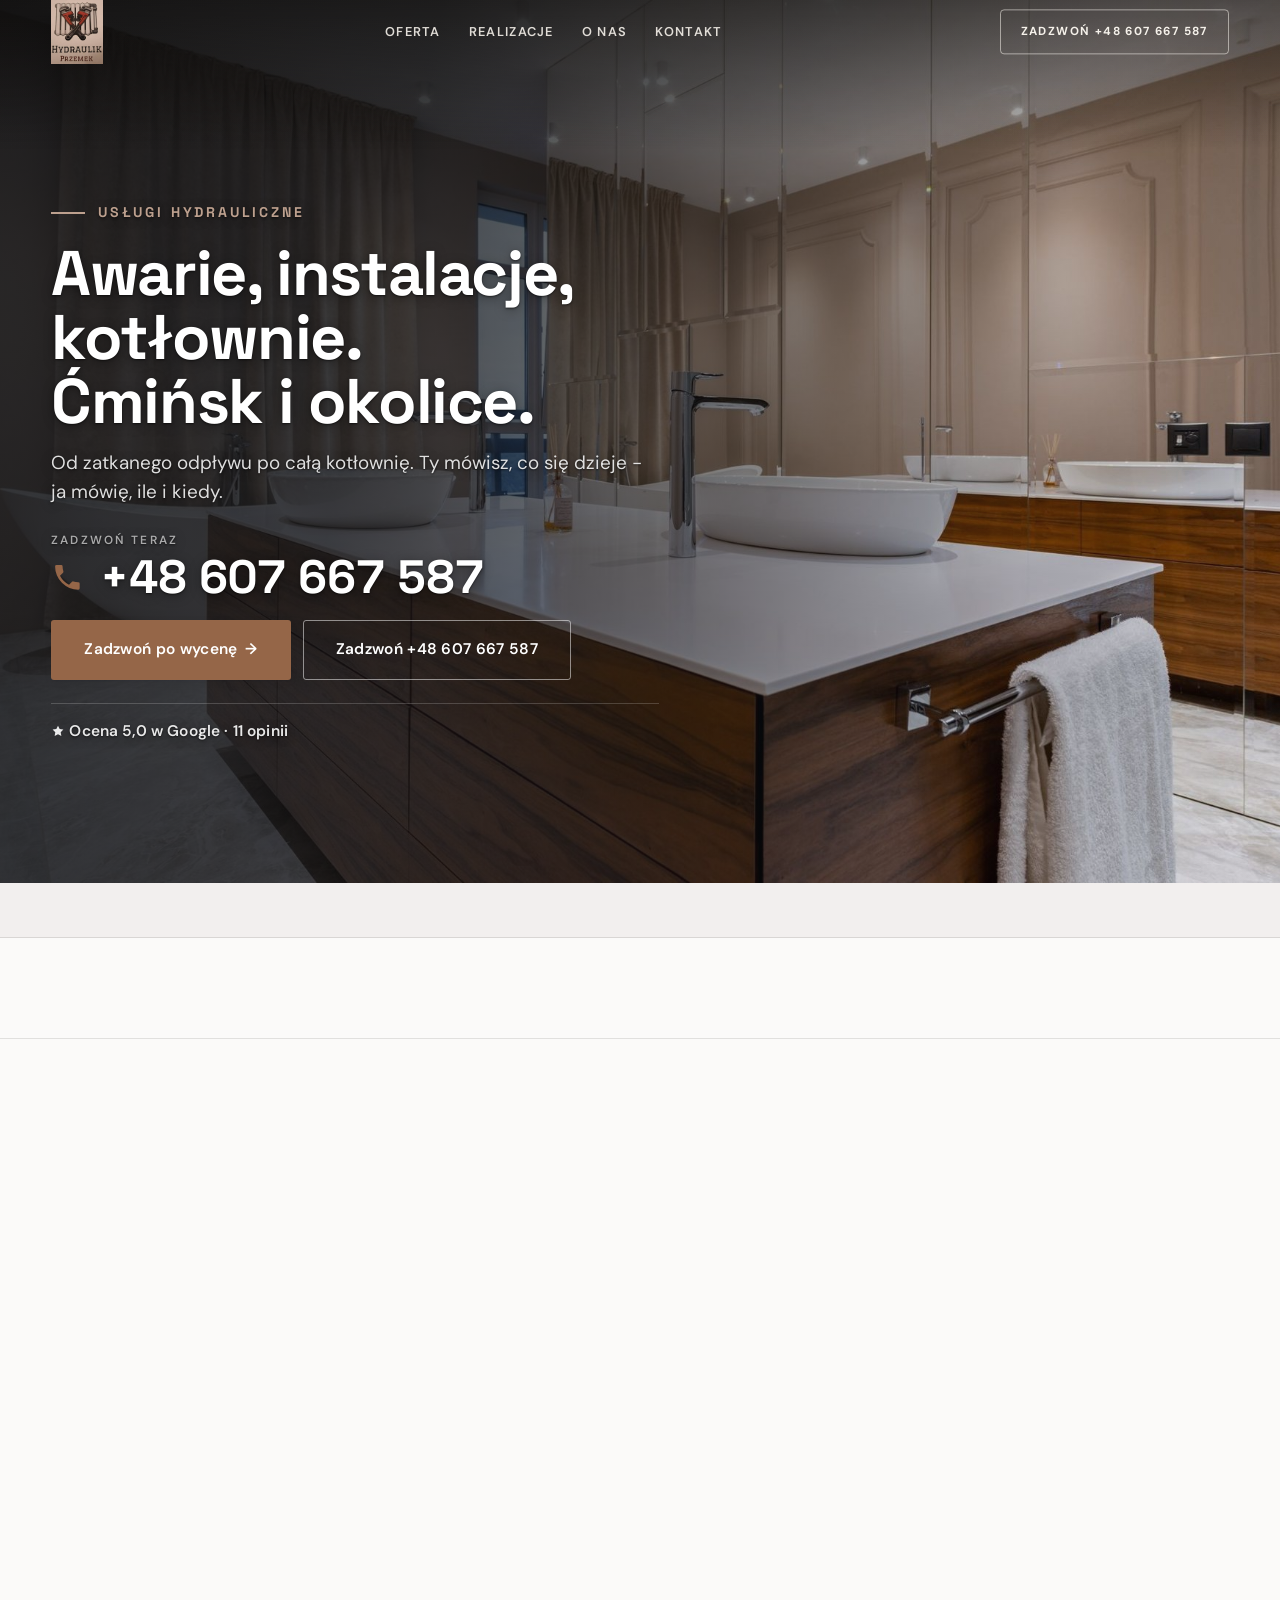
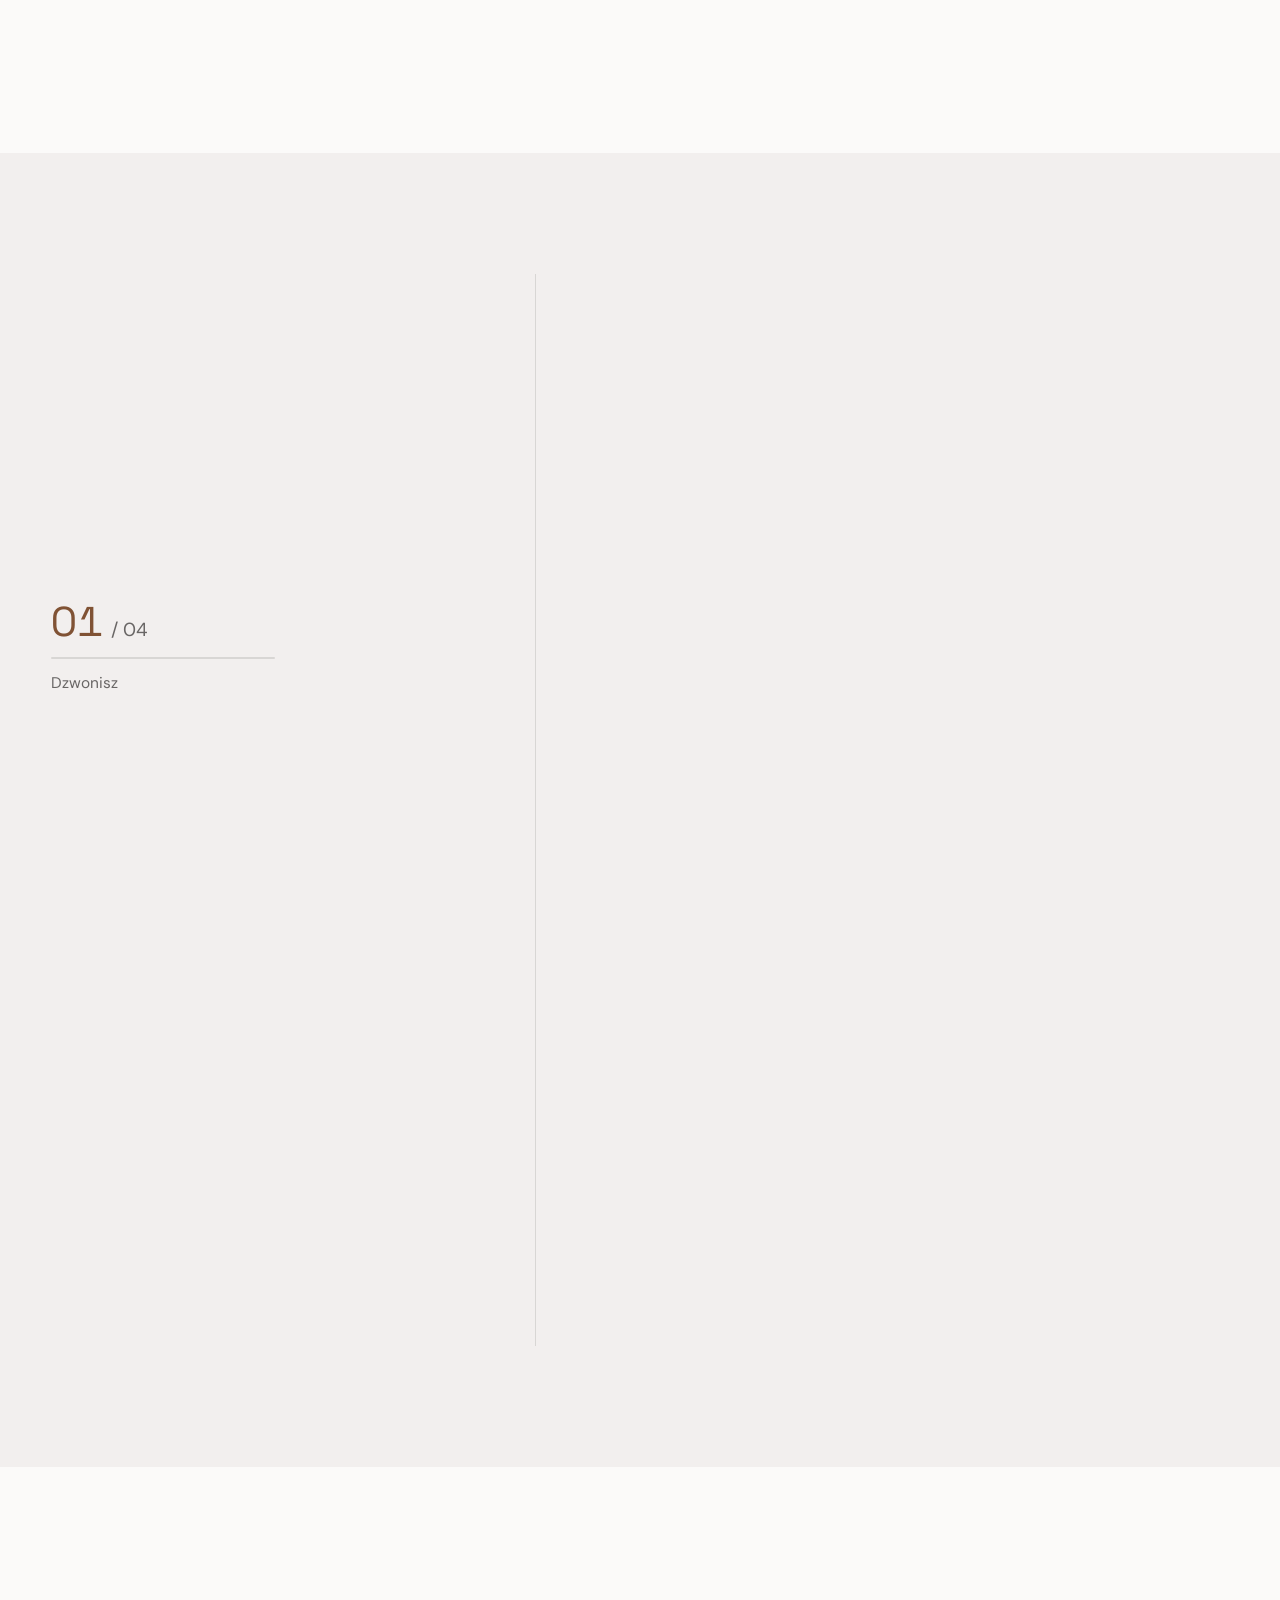
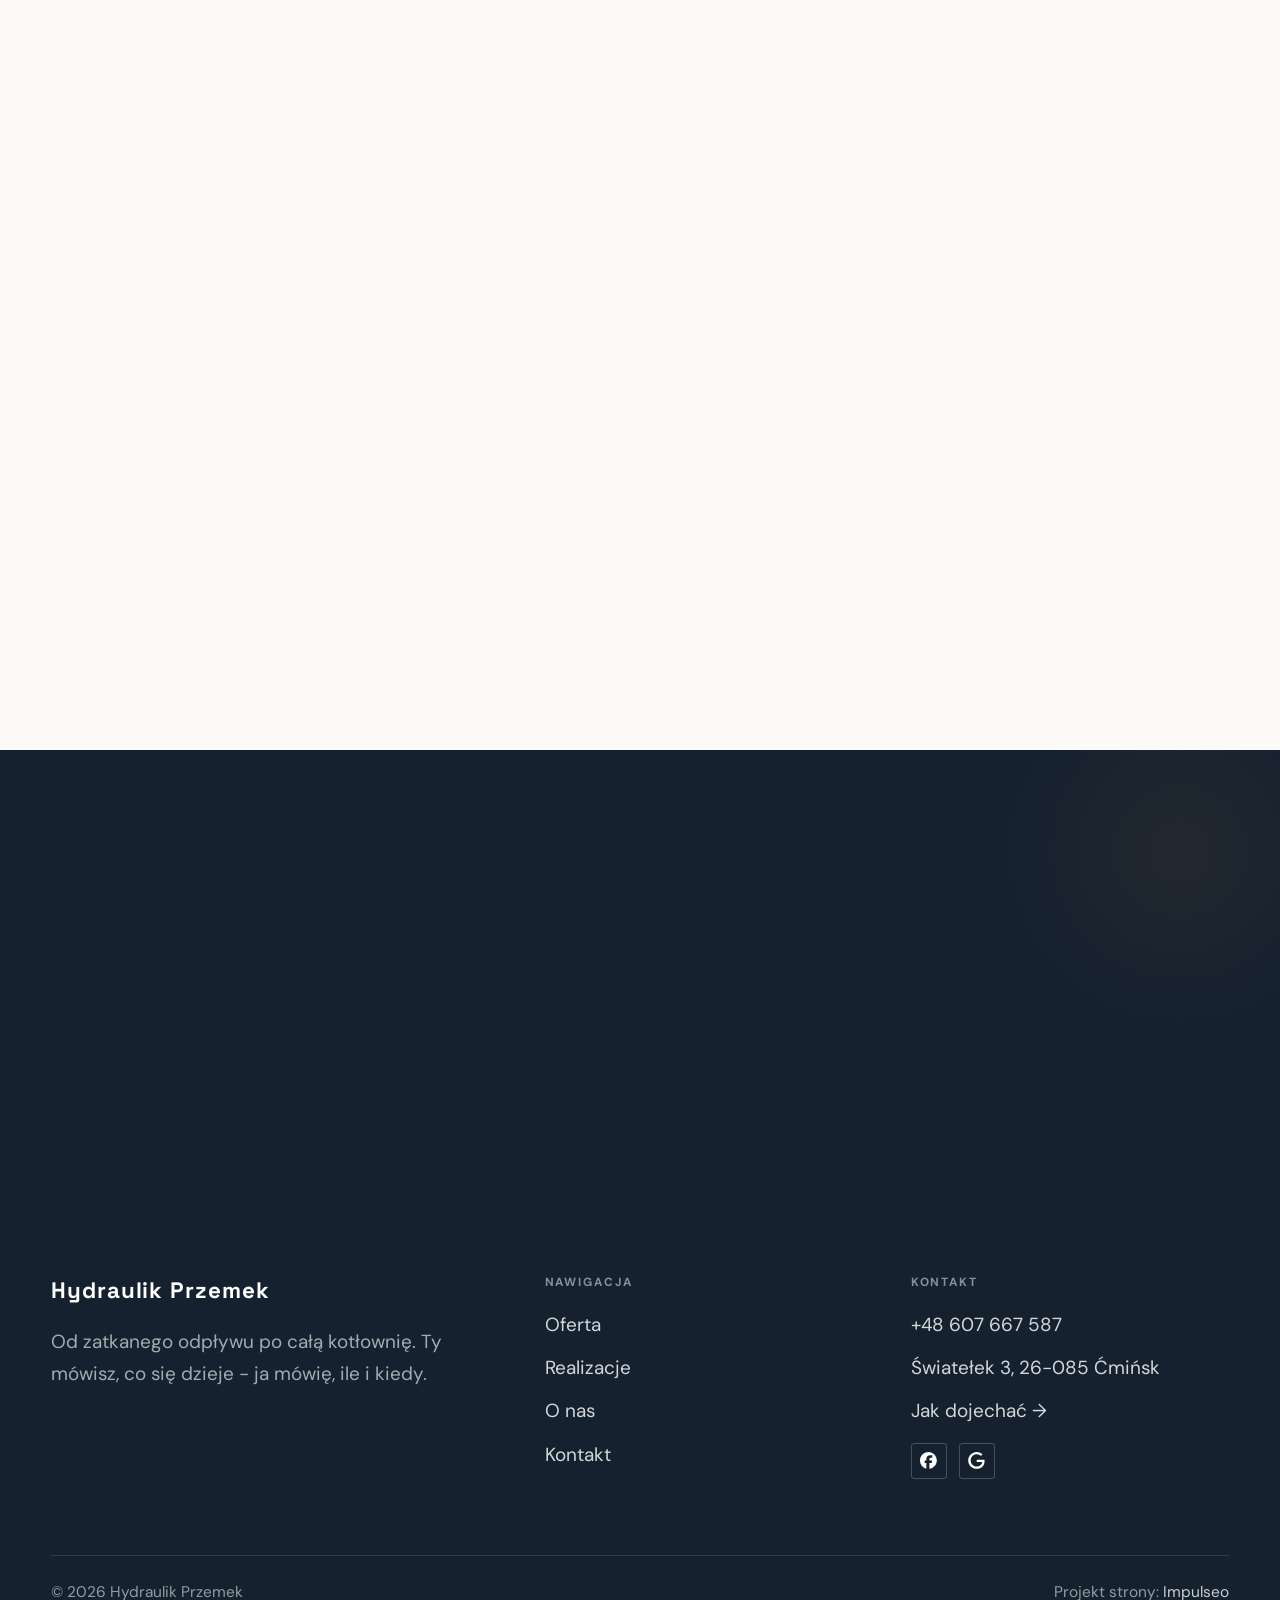
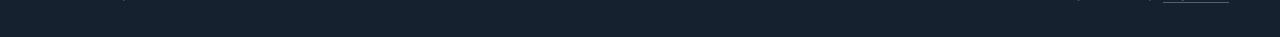
==== index.html @ b1661e34 "Strona demo: hydraulik-przemek" ====
<!DOCTYPE html>
<html lang="pl">
<head>
<meta charset="UTF-8">
<meta name="viewport" content="width=device-width, initial-scale=1.0">
<title>Hydraulik Przemek - hydraulik z dojazdem</title>
<meta name="description" content="Hydraulik w Ćmińsku z dojazdem. Awarie, udrażnianie, instalacje wod-kan, wymiana kotłów. Cenę znasz przed robotą. Zadzwoń: +48 607 667 587.">
<link rel="canonical" href="https://kris20032.github.io/hydraulik-przemek/">
<meta name="robots" content="noindex, nofollow">
<meta property="og:type" content="website">
<meta property="og:locale" content="pl_PL">
<meta property="og:site_name" content="Hydraulik Przemek">
<meta property="og:title" content="Hydraulik Przemek - hydraulik z dojazdem">
<meta property="og:description" content="Hydraulik w Ćmińsku z dojazdem. Awarie, udrażnianie, instalacje wod-kan, wymiana kotłów. Cenę znasz przed robotą. Zadzwoń: +48 607 667 587.">
<meta property="og:url" content="https://kris20032.github.io/hydraulik-przemek/">
<meta property="og:image" content="https://kris20032.github.io/hydraulik-przemek/img/og.jpg">
<meta property="og:image:width" content="1200">
<meta property="og:image:height" content="630">
<meta name="twitter:card" content="summary_large_image">
<script type="application/ld+json">{"@context": "https://schema.org", "@type": "Plumber", "name": "Hydraulik Przemek", "url": "https://kris20032.github.io/hydraulik-przemek/", "telephone": "+48607667587", "image": "https://kris20032.github.io/hydraulik-przemek/img/og.jpg", "areaServed": "Ćmińsk", "sameAs": ["https://www.facebook.com/profile.php?id=61587726142576", "https://maps.google.com/?cid=12525829976915502586&g_mp=CiVnb29nbGUubWFwcy5wbGFjZXMudjEuUGxhY2VzLkdldFBsYWNlEAIYBCAA"]}</script>
<link rel="preconnect" href="https://fonts.googleapis.com">
<link rel="preconnect" href="https://fonts.gstatic.com" crossorigin>
<link href="https://fonts.googleapis.com/css2?family=Space+Grotesk:wght@500;600;700&family=DM+Sans:opsz,wght@9..40,400;9..40,500;9..40,600&display=swap" rel="stylesheet">
<link rel="stylesheet" href="assets/styles.css?v=a7665b10">
</head>
<body>

<header class="nav">
  <div class="wrap nav-inner">
    <a class="brand brand-has-logo" href="index.html"><img class="brand-logo" src="img/logo.png" alt="Hydraulik Przemek" width="565" height="700" decoding="async"></a>
    <nav class="nav-links">
      <a href="oferta.html">Oferta</a>
      <a href="realizacje.html">Realizacje</a>
      <a href="o-nas.html">O nas</a>
      <a href="kontakt.html">Kontakt</a>
      <a href="tel:+48607667587" class="btn btn-accent">Zadzwoń +48 607 667 587</a>
    </nav>
    <button class="nav-toggle" aria-label="Menu"><span></span><span></span><span></span></button>
  </div>
</header>

<main>
<section class="hero-fach">
  <img class="hf-photo" src="img/hero.jpg" fetchpriority="high" data-rotate="img/g12.jpg|img/g11.jpg" alt="Hydraulik Przemek" width="1800" height="1202">
  <div class="hf-panel">
    <div class="hf-inner">
      <span class="hf-kicker">Usługi hydrauliczne</span>
      <h1 class="hf-title">Awarie, instalacje, kotłownie. Ćmińsk i okolice. <em></em></h1>
      <p class="hf-lead">Od zatkanego odpływu po całą kotłownię. Ty mówisz, co się dzieje - ja mówię, ile i kiedy.</p>
      <a class="hf-phone" href="tel:+48607667587"><span class="hf-phone-lab">Zadzwoń teraz</span><span class="hf-phone-num"><svg class="ico-tel" width="16" height="16" viewBox="0 0 24 24" fill="none" aria-hidden="true"><path d="M6.6 10.8a15.5 15.5 0 0 0 6.6 6.6l2.2-2.2a1 1 0 0 1 1-.24 11.4 11.4 0 0 0 3.6.58 1 1 0 0 1 1 1V20a1 1 0 0 1-1 1A17 17 0 0 1 3 4a1 1 0 0 1 1-1h3.5a1 1 0 0 1 1 1c0 1.25.2 2.46.58 3.6a1 1 0 0 1-.25 1l-2.23 2.2Z" fill="currentColor"/></svg> +48 607 667 587</span></a>
      <div class="hf-actions">
        <a href="kontakt.html" class="btn btn-accent">Zadzwoń po wycenę <span class="arr">→</span></a>
        <a href="tel:+48607667587" class="btn btn-ghost hf-ghost">Zadzwoń +48 607 667 587</a>
      </div>
      <div class="hf-trust"><svg class="ico-star" width="14" height="14" viewBox="0 0 24 24" style="vertical-align:-2px" aria-hidden="true"><path d="M12 2.8l2.85 5.8 6.4.93-4.63 4.5 1.1 6.37L12 17.4l-5.72 3 1.1-6.37-4.63-4.5 6.4-.93L12 2.8Z" fill="currentColor"/></svg> Ocena 5,0 w Google · 11 opinii</div>
    </div>
  </div>
</section>
<section class="fach-promise">
  <div class="wrap">
    <ul class="fp-row reveal"><li>Bezpłatna wycena</li><li>Dojazd: Ćmińsk i okolice</li><li>Gwarancja na robociznę</li></ul>
  </div>
</section>
<section class="opinie-mini" aria-label="Opinie klientów">
  <div class="wrap">
    <div class="om-row">
      <div class="om-item reveal"><blockquote>„Zdecydowanie polecam Pana Przemka!”</blockquote><span class="om-autor">Kasia Wiktorowska</span></div>
      <div class="om-item reveal"><blockquote>„Polecam z czystym sumieniem.”</blockquote><span class="om-autor">Dawid Krupa</span></div>
      <div class="om-item reveal"><blockquote>„Polecam tego hydraulika z pełnym przekonaniem.”</blockquote><span class="om-autor">Dorota Kłosowska</span></div>
    </div>
  </div>
</section>
<section class="gateways-band">
  <div class="wrap">
    <div class="gateways">
      <a href="oferta.html" class="gateway reveal"><img src="img/g2.jpg" alt="Awarie i przecieki" loading="lazy" width="1880" height="1255" decoding="async"><span class="g-ttl">Awarie i przecieki</span></a>
      <a href="oferta.html" class="gateway reveal"><img src="img/g3.jpg" alt="Udrażnianie rur i kanalizacji" loading="lazy" width="1200" height="801" decoding="async"><span class="g-ttl">Udrażnianie rur i kanalizacji</span></a>
      <a href="oferta.html" class="gateway reveal"><img src="img/g4.jpg" alt="Wymiana i montaż kotłów" loading="lazy" width="1880" height="1255" decoding="async"><span class="g-ttl">Wymiana i montaż kotłów</span></a>
    </div>
  </div>
</section>
<section class="proces proces-os fachowcy">
  <div class="wrap proc-grid">
    <div class="proc-side">
      <div class="head reveal">
        <span class="eyebrow">Jak pracujemy</span>
        <h2>Wiesz, na czym stoisz - na każdym etapie</h2>
        <p>Od pierwszego telefonu do odbioru roboty - krok po kroku.</p>
      </div>
      <div class="proc-count" aria-hidden="true"><span class="pc-cur">01</span><span class="pc-all">/ 04</span></div>
      <div class="proc-bar" aria-hidden="true"><i></i></div>
      <p class="proc-now" aria-hidden="true">Dzwonisz</p>
    </div>
    <ol class="proces-line">
      <li class="reveal"><span class="pno">01</span><h3>Dzwonisz</h3><p>Telefon albo zdjęcie awarii. Po minucie rozmowy wiesz, czy przyjadę i kiedy.</p></li>
      <li class="reveal"><span class="pno">02</span><h3>Znasz cenę</h3><p>Zanim wyjmę narzędzia, wiesz, ile zapłacisz. Jak w trakcie wyjdzie coś nowego, najpierw rozmawiamy - potem robię.</p></li>
      <li class="reveal"><span class="pno">03</span><h3>Robota</h3><p>Stare części pokazuję, nie wyrzucam po cichu - widzisz, co było zużyte i co wymieniłem.</p></li>
      <li class="reveal"><span class="pno">04</span><h3>Odbiór i gwarancja</h3><p>Na wykonaną robotę dostajesz gwarancję i jasny rachunek - jak coś nie gra, wracam i poprawiam.</p></li>
    </ol>
  </div>
</section>
<section>
  <div class="wrap">
    <div class="head reveal">
      <span class="eyebrow">Realizacje</span>
      <h2>Z ostatnich robót</h2>
      <p>Łazienki, kotłownie, podejścia pod armaturę. Tak wygląda porządnie skończona praca.</p>
    </div>
    <div class="gallery">
      <div class="tile t-two3 reveal"><img src="img/g1.jpg" alt="Montaż elektrycznego podgrzewacza wody" loading="lazy" width="1676" height="880" decoding="async"></div>
      <div class="tile t-third reveal"><img src="img/g5.jpg" alt="Hydraulik Przemek" loading="lazy" width="1880" height="1254" decoding="async"></div>
      <div class="tile t-third reveal"><img src="img/g6.jpg" alt="Hydraulik Przemek" loading="lazy" width="1623" height="1300" decoding="async"></div>
      <div class="tile t-third reveal"><img src="img/g7.jpg" alt="Hydraulik Przemek" loading="lazy" width="1880" height="1253" decoding="async"></div>
      <div class="tile t-third reveal"><img src="img/g8.jpg" alt="Hydraulik Przemek" loading="lazy" width="1600" height="1068" decoding="async"></div>
    </div>
    <div style="margin-top:var(--space-7)" class="reveal"><a href="realizacje.html" class="btn btn-accent">Pełna galeria <span class="arr">→</span></a></div>
  </div>
</section>
<section class="fach-uslugi">
  <div class="wrap">
    <div class="head reveal">
      <span class="eyebrow">Oferta</span>
      <h2>Zakres robót</h2>
      <p>Zakres prac, jaki robię najczęściej - pełny opis i wycenę znajdziesz niżej.</p>
    </div>
    <ul class="fu-list">
      <li class="fu-row reveal"><div class="fu-name">Awarie i przecieki</div><div class="fu-desc">Woda leje się tam, gdzie nie powinna? Zakręć główny zawór i dzwoń.</div><a class="fu-cta" href="kontakt.html">Wycena <span class="arr">→</span></a></li>
      <li class="fu-row reveal"><div class="fu-name">Udrażnianie rur i kanalizacji</div><div class="fu-desc">Woda schodzi coraz wolniej albo cofa się w odpływie? Samo się nie odetka, a im dłużej czekasz, tym bliżej zalania.</div><a class="fu-cta" href="kontakt.html">Wycena <span class="arr">→</span></a></li>
      <li class="fu-row reveal"><div class="fu-name">Wymiana i montaż kotłów</div><div class="fu-desc">Stary kocioł bierze coraz więcej gazu albo wysiada w największy mróz? Wymieniam kotły na kondensacyjne i podłączam je tak, żeby odbiór przeszedł bez poprawek.</div><a class="fu-cta" href="kontakt.html">Wycena <span class="arr">→</span></a></li>
      <li class="fu-row reveal"><div class="fu-name">Instalacje wod-kan</div><div class="fu-desc">Budujesz dom albo robisz generalny remont? Rozprowadzam wodę i kanalizację od podstaw: podejścia, piony i próba szczelności pod ciśnieniem, zanim cokolwiek zniknie pod płytkami.</div><a class="fu-cta" href="kontakt.html">Wycena <span class="arr">→</span></a></li>
      <li class="fu-row reveal"><div class="fu-name">Montaż łazienek</div><div class="fu-desc">Remont łazienki stanął na ostatniej prostej? Robię biały montaż od baterii po pralkę i sprawdzam każde połączenie, zanim zamknę za sobą drzwi.</div><a class="fu-cta" href="kontakt.html">Wycena <span class="arr">→</span></a></li>
      <li class="fu-row reveal"><div class="fu-name">Centralne ogrzewanie i grzejniki</div><div class="fu-desc">Rozprowadzam centralne ogrzewanie w nowych domach i wymieniam stare piony w remontowanych.</div><a class="fu-cta" href="kontakt.html">Wycena <span class="arr">→</span></a></li>
    </ul>
    <div style="margin-top:var(--space-7)" class="reveal"><a href="oferta.html" class="btn btn-ghost">Pełna oferta <span class="arr">→</span></a></div>
  </div>
</section>
<section class="stopklatka" aria-hidden="true">
  <div class="stk-bg" style="background-image:url(img/about.jpg)"></div>
</section>
<section class="opinie">
  <div class="wrap">
    <div class="head center reveal">
      <span class="eyebrow">Opinie</span>
      <h2>Co mówią klienci</h2>
    </div>
    <p class="op-meta reveal"><span class="g-badge"><svg class="gb-ico" viewBox="0 0 24 24" width="18" height="18" aria-hidden="true"><path fill="#4285F4" d="M22.56 12.25c0-.78-.07-1.53-.2-2.25H12v4.26h5.92c-.26 1.37-1.04 2.53-2.21 3.31v2.77h3.57c2.08-1.92 3.28-4.74 3.28-8.09z"/><path fill="#34A853" d="M12 23c2.97 0 5.46-.98 7.28-2.66l-3.57-2.77c-.98.66-2.23 1.06-3.71 1.06-2.86 0-5.29-1.93-6.16-4.53H2.18v2.84C3.99 20.53 7.7 23 12 23z"/><path fill="#FBBC05" d="M5.84 14.09c-.22-.66-.35-1.36-.35-2.09s.13-1.43.35-2.09V7.07H2.18C1.43 8.55 1 10.22 1 12s.43 3.45 1.18 4.93l2.85-2.22.81-.62z"/><path fill="#EA4335" d="M12 5.38c1.62 0 3.06.56 4.21 1.64l3.15-3.15C17.45 2.09 14.97 1 12 1 7.7 1 3.99 3.47 2.18 7.07l3.66 2.84c.87-2.6 3.3-4.53 6.16-4.53z"/></svg><b class="gb-ocena">5,0</b><svg class="gb-stars" viewBox="0 0 90 18" width="74" height="14.8" aria-hidden="true"><g fill="currentColor" opacity=".26"><path transform="translate(0,0)" d="M9 1.6l2.2 4.46 4.92.72-3.56 3.47.84 4.9L9 12.74l-4.4 2.31.84-4.9L1.88 6.68l4.92-.72L9 1.6Z"/><path transform="translate(18,0)" d="M9 1.6l2.2 4.46 4.92.72-3.56 3.47.84 4.9L9 12.74l-4.4 2.31.84-4.9L1.88 6.68l4.92-.72L9 1.6Z"/><path transform="translate(36,0)" d="M9 1.6l2.2 4.46 4.92.72-3.56 3.47.84 4.9L9 12.74l-4.4 2.31.84-4.9L1.88 6.68l4.92-.72L9 1.6Z"/><path transform="translate(54,0)" d="M9 1.6l2.2 4.46 4.92.72-3.56 3.47.84 4.9L9 12.74l-4.4 2.31.84-4.9L1.88 6.68l4.92-.72L9 1.6Z"/><path transform="translate(72,0)" d="M9 1.6l2.2 4.46 4.92.72-3.56 3.47.84 4.9L9 12.74l-4.4 2.31.84-4.9L1.88 6.68l4.92-.72L9 1.6Z"/></g><clipPath id="gs1000"><rect x="0" y="0" width="90.0" height="18"/></clipPath><g fill="#FBBC04" clip-path="url(#gs1000)"><path transform="translate(0,0)" d="M9 1.6l2.2 4.46 4.92.72-3.56 3.47.84 4.9L9 12.74l-4.4 2.31.84-4.9L1.88 6.68l4.92-.72L9 1.6Z"/><path transform="translate(18,0)" d="M9 1.6l2.2 4.46 4.92.72-3.56 3.47.84 4.9L9 12.74l-4.4 2.31.84-4.9L1.88 6.68l4.92-.72L9 1.6Z"/><path transform="translate(36,0)" d="M9 1.6l2.2 4.46 4.92.72-3.56 3.47.84 4.9L9 12.74l-4.4 2.31.84-4.9L1.88 6.68l4.92-.72L9 1.6Z"/><path transform="translate(54,0)" d="M9 1.6l2.2 4.46 4.92.72-3.56 3.47.84 4.9L9 12.74l-4.4 2.31.84-4.9L1.88 6.68l4.92-.72L9 1.6Z"/><path transform="translate(72,0)" d="M9 1.6l2.2 4.46 4.92.72-3.56 3.47.84 4.9L9 12.74l-4.4 2.31.84-4.9L1.88 6.68l4.92-.72L9 1.6Z"/></g></svg><span class="gb-txt">11 opinii w Google</span></span></p>
    <p class="op-meta reveal"><a class="op-google" href="https://maps.google.com/?cid=12525829976915502586&amp;g_mp=CiVnb29nbGUubWFwcy5wbGFjZXMudjEuUGxhY2VzLkdldFBsYWNlEAIYBCAA" target="_blank" rel="noopener"><svg class="op-g-ico" viewBox="0 0 24 24" width="17" height="17" aria-hidden="true"><path fill="#4285F4" d="M22.56 12.25c0-.78-.07-1.53-.2-2.25H12v4.26h5.92c-.26 1.37-1.04 2.53-2.21 3.31v2.77h3.57c2.08-1.92 3.28-4.74 3.28-8.09z"/><path fill="#34A853" d="M12 23c2.97 0 5.46-.98 7.28-2.66l-3.57-2.77c-.98.66-2.23 1.06-3.71 1.06-2.86 0-5.29-1.93-6.16-4.53H2.18v2.84C3.99 20.53 7.7 23 12 23z"/><path fill="#FBBC05" d="M5.84 14.09c-.22-.66-.35-1.36-.35-2.09s.13-1.43.35-2.09V7.07H2.18C1.43 8.55 1 10.22 1 12s.43 3.45 1.18 4.93l2.85-2.22.81-.62z"/><path fill="#EA4335" d="M12 5.38c1.62 0 3.06.56 4.21 1.64l3.15-3.15C17.45 2.09 14.97 1 12 1 7.7 1 3.99 3.47 2.18 7.07l3.66 2.84c.87-2.6 3.3-4.53 6.16-4.53z"/></svg><span>Zobacz opinie w Google</span><span class="arr">→</span></a></p>
    <div class="opinie-grid">
      <figure class="op-card reveal"><span class="op-star"><svg class="ico-star" width="14" height="14" viewBox="0 0 24 24" style="vertical-align:-2px" aria-hidden="true"><path d="M12 2.8l2.85 5.8 6.4.93-4.63 4.5 1.1 6.37L12 17.4l-5.72 3 1.1-6.37-4.63-4.5 6.4-.93L12 2.8Z" fill="currentColor"/></svg><svg class="ico-star" width="14" height="14" viewBox="0 0 24 24" style="vertical-align:-2px" aria-hidden="true"><path d="M12 2.8l2.85 5.8 6.4.93-4.63 4.5 1.1 6.37L12 17.4l-5.72 3 1.1-6.37-4.63-4.5 6.4-.93L12 2.8Z" fill="currentColor"/></svg><svg class="ico-star" width="14" height="14" viewBox="0 0 24 24" style="vertical-align:-2px" aria-hidden="true"><path d="M12 2.8l2.85 5.8 6.4.93-4.63 4.5 1.1 6.37L12 17.4l-5.72 3 1.1-6.37-4.63-4.5 6.4-.93L12 2.8Z" fill="currentColor"/></svg><svg class="ico-star" width="14" height="14" viewBox="0 0 24 24" style="vertical-align:-2px" aria-hidden="true"><path d="M12 2.8l2.85 5.8 6.4.93-4.63 4.5 1.1 6.37L12 17.4l-5.72 3 1.1-6.37-4.63-4.5 6.4-.93L12 2.8Z" fill="currentColor"/></svg><svg class="ico-star" width="14" height="14" viewBox="0 0 24 24" style="vertical-align:-2px" aria-hidden="true"><path d="M12 2.8l2.85 5.8 6.4.93-4.63 4.5 1.1 6.37L12 17.4l-5.72 3 1.1-6.37-4.63-4.5 6.4-.93L12 2.8Z" fill="currentColor"/></svg></span><blockquote>Zdecydowanie polecam Pana Przemka! Wszystko zostało zrobione szybko, sprawnie i bardzo profesjonalnie. Fachowiec był punktualny, uprzejmy i od razu zaproponował najlepsze rozwiązanie.</blockquote><span class="op-autor">Kasia Wiktorowska</span></figure>
      <figure class="op-card reveal"><span class="op-star"><svg class="ico-star" width="14" height="14" viewBox="0 0 24 24" style="vertical-align:-2px" aria-hidden="true"><path d="M12 2.8l2.85 5.8 6.4.93-4.63 4.5 1.1 6.37L12 17.4l-5.72 3 1.1-6.37-4.63-4.5 6.4-.93L12 2.8Z" fill="currentColor"/></svg><svg class="ico-star" width="14" height="14" viewBox="0 0 24 24" style="vertical-align:-2px" aria-hidden="true"><path d="M12 2.8l2.85 5.8 6.4.93-4.63 4.5 1.1 6.37L12 17.4l-5.72 3 1.1-6.37-4.63-4.5 6.4-.93L12 2.8Z" fill="currentColor"/></svg><svg class="ico-star" width="14" height="14" viewBox="0 0 24 24" style="vertical-align:-2px" aria-hidden="true"><path d="M12 2.8l2.85 5.8 6.4.93-4.63 4.5 1.1 6.37L12 17.4l-5.72 3 1.1-6.37-4.63-4.5 6.4-.93L12 2.8Z" fill="currentColor"/></svg><svg class="ico-star" width="14" height="14" viewBox="0 0 24 24" style="vertical-align:-2px" aria-hidden="true"><path d="M12 2.8l2.85 5.8 6.4.93-4.63 4.5 1.1 6.37L12 17.4l-5.72 3 1.1-6.37-4.63-4.5 6.4-.93L12 2.8Z" fill="currentColor"/></svg><svg class="ico-star" width="14" height="14" viewBox="0 0 24 24" style="vertical-align:-2px" aria-hidden="true"><path d="M12 2.8l2.85 5.8 6.4.93-4.63 4.5 1.1 6.37L12 17.4l-5.72 3 1.1-6.37-4.63-4.5 6.4-.93L12 2.8Z" fill="currentColor"/></svg></span><blockquote>Polecam z czystym sumieniem. Zgłosiłem awarię rano, hydraulik pojawił się tego samego dnia w umówionym przedziale czasowym. Konkretny, kulturalny, od razu zdiagnozował problem i wyjaśnił, co i dlaczego trzeba zrobić.</blockquote><span class="op-autor">Dawid Krupa</span></figure>
      <figure class="op-card reveal"><span class="op-star"><svg class="ico-star" width="14" height="14" viewBox="0 0 24 24" style="vertical-align:-2px" aria-hidden="true"><path d="M12 2.8l2.85 5.8 6.4.93-4.63 4.5 1.1 6.37L12 17.4l-5.72 3 1.1-6.37-4.63-4.5 6.4-.93L12 2.8Z" fill="currentColor"/></svg><svg class="ico-star" width="14" height="14" viewBox="0 0 24 24" style="vertical-align:-2px" aria-hidden="true"><path d="M12 2.8l2.85 5.8 6.4.93-4.63 4.5 1.1 6.37L12 17.4l-5.72 3 1.1-6.37-4.63-4.5 6.4-.93L12 2.8Z" fill="currentColor"/></svg><svg class="ico-star" width="14" height="14" viewBox="0 0 24 24" style="vertical-align:-2px" aria-hidden="true"><path d="M12 2.8l2.85 5.8 6.4.93-4.63 4.5 1.1 6.37L12 17.4l-5.72 3 1.1-6.37-4.63-4.5 6.4-.93L12 2.8Z" fill="currentColor"/></svg><svg class="ico-star" width="14" height="14" viewBox="0 0 24 24" style="vertical-align:-2px" aria-hidden="true"><path d="M12 2.8l2.85 5.8 6.4.93-4.63 4.5 1.1 6.37L12 17.4l-5.72 3 1.1-6.37-4.63-4.5 6.4-.93L12 2.8Z" fill="currentColor"/></svg><svg class="ico-star" width="14" height="14" viewBox="0 0 24 24" style="vertical-align:-2px" aria-hidden="true"><path d="M12 2.8l2.85 5.8 6.4.93-4.63 4.5 1.1 6.37L12 17.4l-5.72 3 1.1-6.37-4.63-4.5 6.4-.93L12 2.8Z" fill="currentColor"/></svg></span><blockquote>Polecam tego hydraulika z pełnym przekonaniem. Praca została wykonana szybko, solidnie i bardzo profesjonalnie. Pan był punktualny, uprzejmy i wszystko dokładnie wyjaśnił.</blockquote><span class="op-autor">Dorota Kłosowska</span></figure>
    </div>
  </div>
</section>
<section class="obszar">
  <div class="wrap">
    <div class="head center reveal">
      <span class="eyebrow">Obszar działania</span>
      <h2>Dojeżdżamy do Ciebie</h2>
    </div>
    <p class="obszar-txt reveal" style="text-align:center;max-width:60ch;margin:0 auto 1.4rem">Nie wiesz, czy dojadę do Ciebie? Zadzwoń i zapytaj. Jak nie dojeżdżam, powiem od razu i nie zajmę Ci dnia.</p>
    <ul class="obszar-list reveal"><li class="is-home">Ćmińsk</li><li>+ okolice</li></ul>
    <div class="obszar-mapa reveal" style="margin-top:var(--space-7)">
      <iframe title="Obszar działania - Ćmińsk i okolice" src="https://maps.google.com/maps?q=50.9876438%2C20.5585404&amp;z=11&amp;output=embed" loading="lazy" referrerpolicy="no-referrer-when-downgrade" style="width:100%;height:clamp(280px,38vh,420px);border:0;display:block;border-radius:var(--r-md)"></iframe>
    </div>
  </div>
</section>
<section class="faq-klinika">
  <div class="wrap">
    <div class="head center reveal">
      <span class="eyebrow">Częste pytania</span>
      <h2>Dobrze wiedzieć</h2>
    </div>
    <div class="faq-list">
      <details class="faq-item reveal"><summary>Ile to będzie kosztowało?</summary><p>Zależy, co się dzieje - dlatego wypytuję przez telefon i od razu podaję widełki. Ostateczną cenę znasz przed robotą, nie po niej.</p></details>
      <details class="faq-item reveal"><summary>Czy wycena jest płatna?</summary><p>Nie. Przyjazd i wycena w Ćmińsku i najbliższej okolicy są bezpłatne i do niczego nie zobowiązują.</p></details>
      <details class="faq-item reveal"><summary>Jak szybko przyjedziesz?</summary><p>Przy zalaniu liczy się każda godzina, więc przy awarii przestawiam grafik. Prace planowane umawiamy z kilkudniowym wyprzedzeniem.</p></details>
      <details class="faq-item reveal"><summary>Czy dostanę fakturę?</summary><p>Tak - VAT albo paragon, jak wolisz. Z firmami i wspólnotami rozliczam się przelewem.</p></details>
      <details class="faq-item reveal"><summary>Dojedziesz do mnie?</summary><p>Granicę wyznacza kalendarz, nie mapa. Przy większej robocie dojeżdżam dalej - zapytaj.</p></details>
      <details class="faq-item reveal"><summary>Co, jeśli po naprawie coś dalej nie gra?</summary><p>Wracam i sprawdzam. Moja wina - poprawiam za darmo; wyszło coś nowego - mówię wprost, co i za ile.</p></details>
    </div>
  </div>
</section>
<section class="cta">
  <div class="wrap">
    <div class="reveal">
      <span class="eyebrow">Współpraca</span>
      <h2>Potrzebujesz fachowca? Wycenimy za darmo.</h2>
      <p>Zadzwoń lub napisz - przyjedziemy, obejrzymy i podamy jasną cenę. Bez zobowiązań.</p>
    </div>
    <div class="cta-actions reveal">
      <a href="kontakt.html" class="btn btn-light">Zadzwoń po wycenę <span class="arr">→</span></a>
      <a href="tel:+48607667587" class="btn btn-ghost btn-ghost-cta">+48 607 667 587</a>
    </div>
  </div>
</section>
</main>

<footer>
  <div class="wrap">
    <div class="foot-grid">
      <div class="foot-brand">
        <div class="name">Hydraulik Przemek</div>
        <p>Od zatkanego odpływu po całą kotłownię. Ty mówisz, co się dzieje - ja mówię, ile i kiedy.</p>
      </div>
      <div class="foot-col">
        <h4>Nawigacja</h4>
        <a href="oferta.html">Oferta</a>
        <a href="realizacje.html">Realizacje</a>
        <a href="o-nas.html">O nas</a>
        <a href="kontakt.html">Kontakt</a>
      </div>
      <div class="foot-col">
        <h4>Kontakt</h4>
        <a href="tel:+48607667587">+48 607 667 587</a>
        <p>Światełek 3, 26-085 Ćmińsk</p>
        <a href="https://maps.google.com/?cid=12525829976915502586&g_mp=CiVnb29nbGUubWFwcy5wbGFjZXMudjEuUGxhY2VzLkdldFBsYWNlEAIYBCAA" target="_blank" rel="noopener">Jak dojechać →</a>
      <div class="foot-soc">
        <a class="soc" href="https://www.facebook.com/profile.php?id=61587726142576" target="_blank" rel="noopener" aria-label="Facebook - Hydraulik Przemek"><svg viewBox="0 0 24 24" aria-hidden="true" focusable="false"><path d="M9.101 23.691v-7.98H6.627v-3.667h2.474v-1.58c0-4.085 1.848-5.978 5.858-5.978.401 0 .955.042 1.468.103a8.68 8.68 0 0 1 1.141.195v3.325a8.623 8.623 0 0 0-.653-.036 26.805 26.805 0 0 0-.733-.009c-.707 0-1.259.096-1.675.309a1.686 1.686 0 0 0-.679.622c-.258.42-.374.995-.374 1.752v1.297h3.919l-.386 2.103-.287 1.564h-3.246v8.245C19.396 23.238 24 18.179 24 12.044c0-6.627-5.373-12-12-12s-12 5.373-12 12c0 5.628 3.874 10.35 9.101 11.647Z" fill="currentColor"/></svg></a>
        <a class="soc" href="https://maps.google.com/?cid=12525829976915502586&g_mp=CiVnb29nbGUubWFwcy5wbGFjZXMudjEuUGxhY2VzLkdldFBsYWNlEAIYBCAA" target="_blank" rel="noopener" aria-label="Google - Hydraulik Przemek"><svg viewBox="0 0 24 24" aria-hidden="true" focusable="false"><path d="M12.48 10.92v3.28h7.84c-.24 1.84-.853 3.187-1.787 4.133-1.147 1.147-2.933 2.4-6.053 2.4-4.827 0-8.6-3.893-8.6-8.72s3.773-8.72 8.6-8.72c2.6 0 4.507 1.027 5.907 2.347l2.307-2.307C18.747 1.44 16.133 0 12.48 0 5.867 0 .307 5.387.307 12s5.56 12 12.173 12c3.573 0 6.267-1.173 8.373-3.36 2.16-2.16 2.84-5.213 2.84-7.667 0-.76-.053-1.467-.173-2.053H12.48z" fill="currentColor"/></svg></a>
      </div>
      </div>
    </div>
    <div class="foot-bot">
      <span>© 2026 Hydraulik Przemek</span>
      <span>Projekt strony: <a class="foot-credit" href="https://impulseo.pl" target="_blank" rel="noopener">Impulseo</a></span>
    </div>
  </div>
</footer>
<div class="sticky-call"><a class="sc-call" href="tel:+48607667587"><svg class="ico-tel" width="16" height="16" viewBox="0 0 24 24" fill="none" aria-hidden="true"><path d="M6.6 10.8a15.5 15.5 0 0 0 6.6 6.6l2.2-2.2a1 1 0 0 1 1-.24 11.4 11.4 0 0 0 3.6.58 1 1 0 0 1 1 1V20a1 1 0 0 1-1 1A17 17 0 0 1 3 4a1 1 0 0 1 1-1h3.5a1 1 0 0 1 1 1c0 1.25.2 2.46.58 3.6a1 1 0 0 1-.25 1l-2.23 2.2Z" fill="currentColor"/></svg> Zadzwoń</a><a class="sc-quote" href="kontakt.html">Zadzwoń po wycenę</a></div>
<div class="demo-wazne" data-do="2026-10-28" data-cykl="3" hidden><svg class="dw-ico" width="13" height="13" viewBox="0 0 24 24" fill="none" aria-hidden="true"><circle cx="12" cy="12" r="8.6" stroke="currentColor" stroke-width="1.8"/><path d="M12 7.2V12l3.3 2" stroke="currentColor" stroke-width="1.8" stroke-linecap="round"/></svg><span class="dw-txt"></span></div>

<script src="assets/main.js"></script>
</body>
</html>
---- assets/styles.css ----
/* ============================================================
   STOLBASZ — premium, architektoniczny B2B fit-out
   Jasna paleta, zero brązu. System wg premium-web-craft.
   Projekt strony: Impulseo (impulseo.pl)
   ============================================================ */

:root{
  /* PALETA — jasna, architektoniczna, chłodna */
  --paper:#F4F6F8;          /* główne tło */
  --paper-2:#E7EBEF;        /* sekcje alternatywne (chłodny jasny szary) */
  --paper-3:#E7EBEF;        /* delikatne wypełnienia */
  --ink:#15212E;            /* tekst główny — chłodny grafit */
  --ink-soft:#243443;       /* nagłówki drugorzędne */
  --muted:#6B7785;          /* tekst poboczny */
  --line:rgba(21,33,46,.12);/* hairline */
  --accent:#E8A317;         /* stonowany petrol-slate — jedyny akcent */
  --accent-d:#C9870C;
  --accent-soft:rgba(232,163,23,.10);
  --dark:#15212E;           /* sekcje ciemne (stopka/CTA) */

  /* HOVER ZDJĘĆ — JEDEN standard dla całego silnika (decyzja K. 04.08.2026, artefakt z wariantami).
     AKTUALNE (K.+Szymon 09.08.2026, wybór z artefaktu 6 wariantów): zoom 1.05 przy 1.4s -
     przy tak długim czasie mocniejszy kadr NIE skacze, tylko „oddycha". Poprzedni standard
     (1.02 / .55s z 04.08) odbierany jako dynamiczny i szybki.
     Spoczynek lekko przygaszony, ale TYLKO tam, gdzie jest mysz (@media hover:hover) —
     na telefonie zdjęcia zostają w pełnej jasności. */
  --img-zoom:1.05;                   /* K.+Szymon 09.08: wariant F z artefaktu porównawczego */
  --img-rest:brightness(.95) saturate(.99);
  --img-hot:brightness(1.06) saturate(1.05);
  --img-dur:1.4s;                    /* K.+Szymon 09.08 (wariant F): powoli = elegancko */
  --img-ease:cubic-bezier(.16,.84,.44,1);  /* miękki ogon, efekt „oddychania" */

  /* ODSTĘPY — skala 4/8 */
  --space-1:4px; --space-2:8px; --space-3:12px; --space-4:16px; --space-5:24px;
  --space-6:32px; --space-7:48px; --space-8:64px; --space-9:96px; --space-10:128px;

  /* TYPOGRAFIA — fluid clamp() (skala podbita 16.07.2026: większe, czytelniejsze litery — uwaga Adama) */
  --text-sm:clamp(.9rem,.87rem + .12vw,1rem);
  --text-base:clamp(1.08rem,1.04rem + .18vw,1.2rem);
  --text-lg:clamp(1.24rem,1.15rem + .34vw,1.44rem);
  --text-h3:clamp(1.34rem,1.22rem + .55vw,1.66rem);
  --text-h2:clamp(2.1rem,1.66rem + 2.1vw,3.1rem);
  --text-h1:clamp(2.9rem,2.1rem + 4vw,5.1rem);

  /* PROMIENIE — architektoniczne, raczej ostre */
  --r-sm:3px; --r-md:6px; --r-lg:10px;

  /* RUCH */
  --ease:cubic-bezier(.25,.46,.45,.94); --dur:.24s;

  /* CIENIE — miękkie, warstwowe */
  --sh-sm:0 1px 2px rgba(16,24,32,.04), 0 2px 8px rgba(16,24,32,.05);
  --sh-md:0 2px 6px rgba(16,24,32,.05), 0 12px 28px -8px rgba(16,24,32,.12);
  --sh-lg:0 6px 14px rgba(16,24,32,.07), 0 26px 56px -18px rgba(16,24,32,.22);

  --hairline:1px solid var(--line);

  --font-display:'Space Grotesk','Inter',sans-serif;
  --font-body:'DM Sans','Inter',sans-serif;
}

*{box-sizing:border-box;margin:0;padding:0}
html{scroll-behavior:smooth}
body{
  font-family:var(--font-body);
  font-size:var(--text-base);
  line-height:1.65;
  color:var(--ink);
  background:var(--paper);
  -webkit-font-smoothing:antialiased;
  text-rendering:optimizeLegibility;
}
img{max-width:100%;height:auto;display:block}  /* height:auto = width/height z atrybutów trzyma proporcje (TOP#12) */
a{color:inherit;text-decoration:none}

.wrap{width:min(92%,1180px);margin-inline:auto}
section{padding-block:clamp(52px,6.5vw,96px)}

h1,h2,h3{font-family:var(--font-display);font-weight:700;line-height:1.08;letter-spacing:-.02em;color:var(--ink)}
h1{font-size:var(--text-h1);letter-spacing:-.035em}
h2{font-size:var(--text-h2);letter-spacing:-.025em}
h3{font-size:var(--text-h3)}
/* MIARA — długość wiersza. WCAG 2.2 SC 1.4.8: max 80 znaków; Butterick: 45–90.
   68ch daje realnie 72–78 znaków polskiego tekstu, czyli z zapasem pod granicą.
   Wcześniej limit miał TYLKO <p> — <li>, <blockquote> i <dd> nie miały żadnego,
   i to jedyny powód, dla którego 23 bloki na dwóch oddanych stronach jadą po
   83–106 znaków w wierszu (pomiar 07.08.2026, bramka `miara`).
   ⚠️ Listy i definicje ograniczamy TYLKO bez klasy: `ul`/`ol` z klasą to u nas
   układ (siatki kafli, menu), a nie tekst ciągły — tam miarę wyznacza układ. */
/* 60ch, nie 68ch (K. 10.08): po zmianie fontów na węższe kroje (DM Sans i spółka)
   w 68ch mieściło się ~90 znaków - bramka pikselowa słusznie zgłaszała przekroczenie
   granicy 80. Pomiar na żywej przeglądarce: 60ch = 90 znaków, 53ch = ~78 znaków, czyli normę WCAG 1.4.8. */
:root{ --miara:53ch }
p{max-width:min(100%,var(--miara))}
blockquote,
ul:not([class])>li, ol:not([class])>li,
dl:not([class])>dd{max-width:min(100%,var(--miara))}

/* ⚠️ Świadomie BEZ wyjątku `.tile p,.card p,.svc p{max-width:none}`, choć nasuwa się sam:
   te akapity BYŁY już ograniczone (stare `p{max-width:65ch}`), więc „wyjątek" nie odblokowałby
   niczego nowego — tylko ROZLUŹNIŁ stan sprzed zmiany na wszystkich demach naraz.
   `figcaption` żadna z reguł wyżej nie dotyczy, więc też nie potrzebuje zwolnienia. */

/* ŁAMANIE. `balance` wyrównuje długości wierszy w nagłówku, `pretty` pilnuje ostatniego
   wiersza akapitu, żeby nie został w nim jeden wyraz. Obsługiwane od Chrome 117 /
   Safari 17.5; starsze przeglądarki po prostu ignorują tę własność.
   `text-wrap:pretty` nie występowało dotąd ANI RAZ w silniku ani w repo klientów. */
h1,h2,h3,.lead,.lede{text-wrap:balance}
p,li,blockquote,dd{text-wrap:pretty}

.eyebrow{
  font-family:var(--font-body);
  font-size:var(--text-sm);
  font-weight:600;
  letter-spacing:.18em;
  text-transform:uppercase;
  color:var(--accent);
  display:inline-flex;align-items:center;gap:var(--space-3);
}
/* flex:none + margin-top = kreska trzyma się PIERWSZEJ linii. Wcześniej align-items:center
   centrowało ją względem całego bloku i przy zawinięciu (długi kicker typu
   „…WNĘTRZ · LESZNO · OD 2019") druga linia lądowała z brzydkim wcięciem. */
.eyebrow{align-items:flex-start}
.eyebrow>*,.eyebrow{text-wrap:balance}   /* dlugi kicker lamal sie na sierote typu samo „2019" w drugiej linii */
.eyebrow::before{content:"";width:28px;height:1px;background:var(--accent);display:inline-block;flex:none;margin-top:.62em}

.muted{color:var(--muted)}
.lead{font-size:var(--text-lg);line-height:1.55;color:var(--ink-soft);max-width:50ch}

/* ---------- BUTTONS ---------- */
.btn{
  display:inline-flex;align-items:center;gap:var(--space-2);
  font-weight:600;font-size:var(--text-sm);letter-spacing:.02em;
  padding:var(--space-4) var(--space-6);
  border-radius:var(--r-sm);
  transition:transform var(--dur) var(--ease),box-shadow var(--dur) var(--ease),background var(--dur) var(--ease);
  cursor:pointer;border:1px solid transparent;
}
.btn-accent{background:var(--accent);color:#fff;box-shadow:var(--sh-sm)}
.btn-accent:hover{background:var(--accent-d);transform:translateY(-2px);box-shadow:var(--sh-md)}
.btn-accent:active{transform:translateY(0);box-shadow:var(--sh-sm)}
.btn-ghost{background:transparent;color:var(--ink);border-color:var(--line)}
.btn-ghost:hover{border-color:var(--accent);color:var(--accent);transform:translateY(-2px)}
.btn-light{background:#fff;color:var(--ink);box-shadow:var(--sh-sm)}
.btn-light:hover{transform:translateY(-2px);box-shadow:var(--sh-md)}
.btn .arr{transition:transform var(--dur) var(--ease)}
.btn:hover .arr{transform:translateX(4px)}

/* ---------- NAV ---------- */
.nav{
  position:sticky;top:0;z-index:50;
  background:color-mix(in srgb,var(--paper) 88%,transparent);
  backdrop-filter:saturate(140%) blur(10px);
  border-bottom:var(--hairline);
}
.nav-inner{display:flex;align-items:center;justify-content:space-between;gap:var(--space-5);height:72px}
/* ANTY-NACHODZENIE (K. 05.08.2026): długa nazwa firmy + przycisk z pełnym numerem nie mieściły się w pasku
   i flex ściskał linki PONIŻEJ ich treści - "Kontakt" wchodził na ramkę "Zadzwoń +48 ...". Teraz ustępuje
   nazwa marki (skrót wielokropkiem), a menu i przycisk nigdy się nie kurczą ani nie zachodzą na siebie. */
.brand{display:flex;flex-direction:column;line-height:1;min-width:0;flex:0 1 auto}
.brand .name{font-family:var(--font-display);font-weight:800;font-size:1.35rem;letter-spacing:.04em;white-space:nowrap;overflow:hidden;text-overflow:ellipsis}
.brand .sub{font-size:.62rem;letter-spacing:.34em;text-transform:uppercase;color:var(--muted);margin-top:5px;white-space:nowrap;overflow:hidden;text-overflow:ellipsis}
.nav-links{display:flex;align-items:center;gap:var(--space-6);flex:0 0 auto}
.nav-links a{font-size:var(--text-sm);font-weight:500;color:var(--ink-soft);position:relative;padding-block:4px;white-space:nowrap;transition:color var(--dur) var(--ease)}
.nav-links a::after{content:"";position:absolute;left:0;bottom:0;width:0;height:1.5px;background:var(--accent);transition:width var(--dur) var(--ease)}
.nav-links a:hover,.nav-links a.active{color:var(--ink)}
.nav-links a:hover::after,.nav-links a.active::after{width:100%}
.nav-links .btn{padding:var(--space-2) var(--space-5)}
/* przyciski w nav: właściwy kolor (przebij .nav-links a) + bez podkreślenia */
.nav-links a.btn-accent{color:#fff}
.nav-links a.btn-ghost,.nav-links a.btn-light{color:var(--ink)}
/* CTA w pasku: NIE podkreślenie spod linków menu, ale ten sam przelatujący błysk,
   co na wszystkich innych przyciskach (zgłoszenie K. 13.08.2026 - „na hero jest efekt
   światła przechodzącego przez przycisk, na navbarze go nie ma, a mają być identyczne").
   Reguła `.nav-links a::after` jest silniejsza od `.btn::after`, więc trzeba jej
   geometrię wyzerować i wpisać połysk z nazwy - samo `display:none` gasiło efekt. */
.nav-links a.btn::after{
  display:block;content:"";position:absolute;inset:0;z-index:-1;pointer-events:none;
  width:auto;height:auto;border-radius:inherit;   /* kasuje geometrię podkreślenia (width:0;height:1.5px) */
  background:linear-gradient(100deg,transparent 32%,rgba(255,255,255,.20) 50%,transparent 68%);
  translate:-120% 0}
@media (prefers-reduced-motion:no-preference){
  .nav-links a.btn:hover::after{translate:120% 0;transition:translate .75s var(--mt-ease,cubic-bezier(.16,.84,.44,1))}
}
.nav-toggle{display:none;background:none;border:none;cursor:pointer;flex-direction:column;gap:5px;padding:8px}
.nav-toggle span{width:24px;height:2px;background:var(--ink);transition:var(--dur)}
/* Ciasny zakres MIĘDZY menu mobilnym a pełnym pulpitem: zbijamy odstępy i nazwę marki,
   żeby wszystko zmieściło się naturalnie, zanim w ogóle dojdzie do skracania wielokropkiem. */
@media(max-width:1280px) and (min-width:921px){
  .nav-links{gap:var(--space-4)}
  .nav-links .btn{padding:var(--space-2) var(--space-4)}
  .brand .name{font-size:1.15rem}
}

/* ---------- HERO (split) ---------- */
.hero{position:relative;overflow:hidden;border-bottom:var(--hairline)}
.hero-grid{display:grid;grid-template-columns:1.05fr .95fr;gap:clamp(24px,4vw,60px);align-items:center;
  padding-block:clamp(36px,4.5vw,64px)}
.hero-copy .eyebrow{margin-bottom:var(--space-5)}
.hero-copy h1{margin-bottom:var(--space-5)}
.hero-copy .lead{margin-bottom:var(--space-7)}
.hero-actions{display:flex;flex-wrap:wrap;gap:var(--space-4)}
.hero-art{position:relative;aspect-ratio:4/3;border-radius:var(--r-lg);overflow:hidden;box-shadow:var(--sh-lg)}
.hero-art img{width:100%;height:100%;object-fit:cover}
.hero-art::after{content:"";position:absolute;inset:0;background:linear-gradient(180deg,transparent 55%,rgba(18,24,28,.28))}
.hero-badge{position:absolute;left:var(--space-5);bottom:var(--space-5);z-index:2;
  background:rgba(252,252,251,.94);backdrop-filter:blur(4px);
  border-radius:var(--r-md);padding:var(--space-4) var(--space-5);box-shadow:var(--sh-md);max-width:78%}
.hero-badge strong{display:block;font-family:var(--font-display);font-size:1rem;letter-spacing:-.01em}
.hero-badge span{font-size:var(--text-sm);color:var(--muted)}

/* ---------- HERO duży / kinowy (strona główna) ---------- */
.hero-cine{position:relative;min-height:clamp(560px,82vh,840px);min-height:clamp(560px,82svh,840px);display:flex;align-items:center;overflow:hidden;border-bottom:var(--hairline)}
.hero-cine>img{position:absolute;inset:0;width:100%;height:100%;object-fit:cover;z-index:0}
.hero-cine::after{content:"";position:absolute;inset:0;z-index:1;
  background:linear-gradient(95deg,rgba(13,18,23,.86) 0%,rgba(13,18,23,.64) 32%,rgba(13,18,23,.24) 62%,rgba(13,18,23,.04) 100%)}
.hero-cine .wrap{position:relative;z-index:2;padding-block:var(--space-8)}
.hero-cine .hero-copy{max-width:660px}
.hero-cine .eyebrow{color:#fff;margin-bottom:var(--space-5)}
.hero-cine .eyebrow::before{background:#fff}
.hero-cine h1{color:#fff;margin-bottom:var(--space-5);font-size:clamp(2.9rem,2rem + 4.4vw,5.2rem);text-wrap:balance}
.hero-cine .lead{color:rgba(255,255,255,.92);max-width:48ch;margin-bottom:var(--space-7)}
.hero-cine .hero-actions{display:flex;flex-wrap:wrap;gap:var(--space-4)}
/* NISKIE OKNO (laptop z dokiem i paskami przeglądarki ma ~700-780 px wysokości widoku):
   H1 do 5.2rem + długi lead nie mieściły się i przyciski wypadały POD krawędź ekranu -
   klient widział stronę bez ani jednego CTA. Skalujemy w dół, zamiast przycinać treść. */
@media(min-width:821px) and (max-height:820px){
  .hero-cine{min-height:clamp(520px,94svh,780px)}
  .hero-cine .wrap{padding-block:var(--space-6)}
  .hero-cine h1{font-size:clamp(2.2rem,1.5rem + 2.6vw,3.6rem);margin-bottom:var(--space-4)}
  .hero-cine .eyebrow{margin-bottom:var(--space-4)}
  .hero-cine .lead{margin-bottom:var(--space-5);max-width:44ch}
}
@media(max-width:680px){
  .hero-cine{min-height:clamp(520px,76vh,640px);min-height:clamp(520px,76svh,640px);align-items:flex-end}
  .hero-cine::after{background:linear-gradient(0deg,rgba(13,18,23,.9) 6%,rgba(13,18,23,.45) 55%,rgba(13,18,23,.25) 100%)}
  .hero-cine .wrap{padding-bottom:var(--space-9)}
  /* TELEFON (~90% oglądających): lead potrafił zająć 8 linii i zepchnąć CTA poza pierwszy ekran.
     Zwężamy interlinię i skalę - treści nie ucinamy, bo to ona sprzedaje. */
  .hero-cine .lead{font-size:.98rem;line-height:1.5;margin-bottom:var(--space-5)}
  .hero-cine .eyebrow{font-size:.72rem;letter-spacing:.13em;margin-bottom:var(--space-4)}
  .hero-cine .eyebrow::before{width:20px}
  .hero-cine h1{margin-bottom:var(--space-4)}
}

/* full-bleed hero variant (podstrony) */
.pagehead{position:relative;min-height:46vh;min-height:46svh;display:flex;align-items:flex-end;overflow:hidden;border-bottom:var(--hairline)}
.pagehead img{position:absolute;inset:0;width:100%;height:100%;object-fit:cover}
/* 10.08.2026 (decyzja K.): mocniejsze przyciemnienie + cień pod tekstem. Bramka mierzyła na
   nagłówkach podstron 3,38-3,43:1 przy wymaganych 4,5 — jasne zdjęcie (hala, śnieg, niebo)
   podchodziło pod biały tekst. Zdjęcia klientów są różne, więc kontrast musi dawać WARSTWA,
   a nie szczęśliwy dobór kadru. */
.pagehead::after{content:"";position:absolute;inset:0;background:linear-gradient(180deg,rgba(18,24,28,.40),rgba(18,24,28,.76))}
.pagehead .wrap{position:relative;z-index:2;padding-block:var(--space-9);color:#fff}
.pagehead h1{color:#fff;max-width:18ch;text-shadow:0 2px 16px rgba(0,0,0,.55)}
.pagehead .eyebrow{color:#fff}
.pagehead .eyebrow::before{background:#fff}
.pagehead p{color:rgba(255,255,255,.92);margin-top:var(--space-4);max-width:54ch;text-shadow:0 1px 12px rgba(0,0,0,.5)}

/* ---------- STRIP (pasek skrótów / liczby) ---------- */
.strip{background:var(--dark);color:#fff}
/* PASEK HASEŁ — standard 04.08.2026 (decyzja K.): 5 haseł w JEDNYM rzędzie, tekst WYŚRODKOWANY,
   węższe marginesy boczne niż reszta strony (pasek ma iść szerzej), równe wysokości kolumn. */
.strip .wrap{width:min(96%,1440px);display:grid;grid-template-columns:repeat(5,1fr);
  gap:var(--space-5);padding-block:var(--space-7);align-items:stretch}
.strip .item .k{font-family:var(--font-display);font-size:clamp(1.05rem,.82rem + .85vw,1.55rem);
  font-weight:800;letter-spacing:-.02em;color:#fff;line-height:1.18;text-wrap:balance}
.strip .item .v{font-size:var(--text-sm);color:rgba(255,255,255,.66);margin-top:var(--space-2);line-height:1.4}
.strip .item{border-left:2px solid var(--accent);padding-inline:var(--space-4);
  text-align:center;display:flex;flex-direction:column;justify-content:center}
/* liczba kolumn = liczba haseł, żeby ostatnie nie zostawało samo w drugim rzędzie.
   Klasę n-N nadaje multipage.py; domyślnie (bez klasy) pasek jest 5-kolumnowy. */
.strip.n-2 .wrap{grid-template-columns:repeat(2,1fr)}
.strip.n-3 .wrap{grid-template-columns:repeat(3,1fr)}
.strip.n-4 .wrap{grid-template-columns:repeat(4,1fr);gap:var(--space-6)}
.strip.n-4 .item .k{font-size:clamp(1.3rem,1rem + 1.1vw,2rem)}
.strip.n-6 .wrap{grid-template-columns:repeat(6,1fr);gap:var(--space-4)}
.strip.n-6 .item .k{font-size:clamp(.98rem,.8rem + .7vw,1.35rem)}
/* równe łamanie: zamiast "długa linia + jedno słowo" obie linie zbliżonej długości */
.strip .item .k{text-wrap:balance}

/* ---------- SECTION HEAD ---------- */
.head{max-width:48rem;margin-bottom:var(--space-8)}
.head.center{margin-inline:auto;text-align:center}
.head .eyebrow{margin-bottom:var(--space-4)}
.head h2{margin-bottom:var(--space-4)}
.head p{color:var(--muted);font-size:var(--text-lg);line-height:1.55}
.head.center p{margin-inline:auto}

/* ---------- INTRO SPLIT ---------- */
.split{display:grid;grid-template-columns:.92fr 1.08fr;gap:clamp(28px,5vw,80px);align-items:center}
.split.rev{grid-template-columns:1.08fr .92fr}
.split.rev .split-art{order:-1}
.split-art{position:relative;aspect-ratio:5/4;border-radius:var(--r-lg);overflow:hidden;box-shadow:var(--sh-lg)}
.split-art img{width:100%;height:100%;object-fit:cover}
.split-copy h2{margin-bottom:var(--space-5)}
.split-copy p+p{margin-top:var(--space-4)}
.split-copy .btn{margin-top:var(--space-6)}

/* ---------- SERVICES (zakres) ---------- */
.svc-grid{display:grid;grid-template-columns:repeat(auto-fit,minmax(280px,1fr));gap:var(--space-5)}
.svc{background:#fff;border:var(--hairline);border-radius:var(--r-md);padding:var(--space-7) var(--space-6);
  transition:transform var(--dur) var(--ease),box-shadow var(--dur) var(--ease),border-color var(--dur) var(--ease);
  position:relative;overflow:hidden}
.svc::before{content:"";position:absolute;left:0;top:0;width:3px;height:0;background:var(--accent);transition:height var(--dur) var(--ease)}
.svc:hover{transform:translateY(-4px);box-shadow:var(--sh-md);border-color:transparent}
.svc:hover::before{height:100%}
.svc .ic{font-family:var(--font-display);font-size:.8rem;font-weight:700;letter-spacing:.12em;color:var(--accent);margin-bottom:var(--space-4)}
.svc h3{margin-bottom:var(--space-3);font-size:1.22rem}
.svc p{color:var(--muted);font-size:var(--text-base);line-height:1.6}

/* big detailed service rows */
.svc-row{display:grid;grid-template-columns:.8fr 1.2fr;gap:clamp(20px,4vw,60px);align-items:center;padding-block:var(--space-8)}
.svc-row+.svc-row{border-top:var(--hairline)}
.svc-row.rev{grid-template-columns:1.2fr .8fr}
/* Naprzemienny układ wierszy oferty: co drugi wiersz ma zdjęcie po PRAWEJ.
   Było `order:-1` — martwy kod, bo zdjęcie i tak jest pierwszym dzieckiem w HTML,
   więc wszystkie wiersze wyglądały identycznie (zdjęcie zawsze z lewej), a `rev`
   zmieniało tylko szerokość kolumn. Znalezione 29.07.2026 przy różnicowaniu kierunków
   animacji (pomiar pozycji: art.mid 390/502 przy row.mid 756 — zawsze lewa strona). */
.svc-row.rev .svc-row-art{order:2}
.svc-row-art{aspect-ratio:4/3;border-radius:var(--r-md);overflow:hidden;box-shadow:var(--sh-md)}
.svc-row-art img{width:100%;height:100%;object-fit:cover}
.svc-row h3{font-size:1.5rem;margin-bottom:var(--space-4)}
.svc-row .num{font-family:var(--font-display);font-size:.85rem;font-weight:700;letter-spacing:.14em;color:var(--accent);display:block;margin-bottom:var(--space-3)}
.svc-row ul{list-style:none;margin-top:var(--space-4);display:flex;flex-direction:column;gap:var(--space-2)}
.svc-row li{position:relative;padding-left:var(--space-5);color:var(--muted);font-size:var(--text-base)}
.svc-row li::before{content:"";position:absolute;left:0;top:.62em;width:8px;height:1px;background:var(--accent)}

/* ---------- GALLERY (realizacje) ---------- */
.gallery{display:grid;grid-template-columns:repeat(12,1fr);gap:var(--space-4);grid-auto-rows:200px}
/* GALERIA MASONRY — pionowe zdjęcia (portrety beauty/wellness) bez przycinania: kolumny, height auto */
.gallery-masonry{column-count:3;column-gap:var(--space-4)}
@media(max-width:900px){.gallery-masonry{column-count:2}}
@media(max-width:560px){.gallery-masonry{column-count:1}}
.gallery-masonry .m-tile{break-inside:avoid;margin:0 0 var(--space-4);padding:0;position:relative;overflow:hidden;border-radius:var(--r-md);border:1px solid var(--line)}
.gallery-masonry .m-tile img{width:100%;height:auto;display:block}
.gallery-masonry .m-tile .cap{position:absolute;left:0;right:0;bottom:0;padding:var(--space-4);color:#fff;background:linear-gradient(0deg,rgba(0,0,0,.55),transparent);font-size:var(--text-sm)}
.gallery-masonry .m-tile .cap small{display:block;font-weight:400;opacity:.78;letter-spacing:.04em;text-transform:uppercase;font-size:.66rem;margin-top:3px}
.tile{position:relative;overflow:hidden;border-radius:var(--r-md);box-shadow:var(--sh-sm);
  transition:transform var(--dur) var(--ease),box-shadow var(--dur) var(--ease)}
.tile img{width:100%;height:100%;object-fit:cover;
  transition:transform var(--img-dur) var(--img-ease),filter var(--img-dur) var(--img-ease)}
.tile:hover{box-shadow:var(--sh-md)}
.tile .cap{position:absolute;left:0;right:0;bottom:0;padding:var(--space-5) var(--space-4) var(--space-4);
  /* mocniejszy spad + cien pod tekstem: na JASNYCH zdjeciach klienta (biale fronty, sciany)
     slaby gradient dawal kontrast ~1.5:1 zamiast wymaganych 3.6:1 (bramka wygladu, 10.08.2026) */
  background:linear-gradient(transparent 10%,rgba(18,24,28,.55) 40%,rgba(18,24,28,.88) 68%,rgba(18,24,28,.99));color:#fff;
  text-shadow:0 1px 2px rgba(0,0,0,.85),0 2px 10px rgba(0,0,0,.55);
  font-size:var(--text-sm);font-weight:600;letter-spacing:.01em;
  opacity:0;transform:translateY(8px);transition:var(--dur) var(--ease)}
.tile:hover .cap{opacity:1;transform:translateY(0)}
.tile .cap small{display:block;font-weight:400;opacity:.78;letter-spacing:.04em;text-transform:uppercase;font-size:.66rem;margin-top:3px}
/* bento spans */
.t-wide{grid-column:span 6}
.t-tall{grid-column:span 6;grid-row:span 2}
.t-std{grid-column:span 6}
.t-third{grid-column:span 4}
.t-two3{grid-column:span 8}

/* ---------- TRUST / WIARYGODNOŚĆ ---------- */
.trust{background:var(--paper-2)}
.trust-grid{display:grid;grid-template-columns:repeat(auto-fit,minmax(240px,1fr));gap:var(--space-5);margin-top:var(--space-7)}
.trust-card{background:#fff;border-radius:var(--r-md);padding:var(--space-7) var(--space-6);box-shadow:var(--sh-sm);border-top:3px solid var(--accent)}
.trust-card .big{font-family:var(--font-display);font-size:clamp(1.8rem,1.3rem + 1.6vw,2.6rem);font-weight:800;letter-spacing:-.02em;color:var(--ink);line-height:1}
.trust-card h3{font-size:1.12rem;margin:var(--space-3) 0 var(--space-2)}
.trust-card p{color:var(--muted);font-size:var(--text-base);line-height:1.55}

/* ---------- CTA band ---------- */
.cta{background:var(--dark);color:#fff;position:relative;overflow:hidden}
/* telefon w CTA: na ciemnym tle biały (domyślnie), rodziny z JASNYM tłem CTA
   nadpisują to u siebie - wcześniej kolor siedział w stylu inline i wygrywał z rodziną. */
.cta .btn-ghost-cta{color:#fff;border-color:rgba(255,255,255,.3)}
.cta .wrap{display:grid;grid-template-columns:1.4fr .6fr;gap:var(--space-7);align-items:center;position:relative;z-index:2}
.cta h2{color:#fff;max-width:20ch}
.cta p{color:rgba(255,255,255,.74);margin-top:var(--space-4)}
.cta-actions{display:flex;flex-direction:column;gap:var(--space-3);align-items:flex-start}
.cta::before{content:"";position:absolute;right:-80px;top:-80px;width:360px;height:360px;border-radius:50%;
  background:radial-gradient(circle,var(--accent-soft),transparent 70%)}

/* ---------- CONTACT ---------- */
.contact-grid{display:grid;grid-template-columns:.85fr 1.15fr;gap:clamp(28px,4vw,56px);align-items:start}
.info-list{display:flex;flex-direction:column;gap:var(--space-2)}
.info-row{display:flex;gap:var(--space-4);align-items:flex-start;padding-block:var(--space-4);border-bottom:var(--hairline)}
.info-row .ic{flex:none;width:42px;height:42px;display:grid;place-items:center;border-radius:50%;
  background:var(--accent-soft);color:var(--accent);font-size:1.05rem}
.info-row .lbl{font-size:.72rem;letter-spacing:.14em;text-transform:uppercase;color:var(--muted)}
.info-row .val{font-weight:600;font-size:var(--text-base);margin-top:2px}
.info-row a.val:hover{color:var(--accent)}
.map{border:none;border-radius:var(--r-lg);box-shadow:var(--sh-md);width:100%;height:100%;min-height:380px;filter:grayscale(.2) contrast(1.02)}
.form{background:#fff;border:var(--hairline);border-radius:var(--r-lg);padding:clamp(24px,3vw,40px);box-shadow:var(--sh-sm)}
.form .fld{margin-bottom:var(--space-5)}
.form label{display:block;font-size:var(--text-sm);font-weight:600;margin-bottom:var(--space-2)}
.form input,.form textarea{width:100%;font-family:inherit;font-size:var(--text-base);color:var(--ink);
  padding:var(--space-4);border:var(--hairline);border-radius:var(--r-sm);background:var(--paper);transition:border-color var(--dur)}
.form input:focus,.form textarea:focus{outline:none;border-color:var(--accent);background:#fff}
.form textarea{resize:vertical;min-height:120px}
.form .note{font-size:var(--text-sm);color:var(--muted);margin-top:var(--space-3)}

/* ---------- FOOTER ---------- */
footer{background:var(--dark);color:#fff;padding-block:var(--space-9) var(--space-6)}
.foot-grid{display:grid;grid-template-columns:1.4fr 1fr 1fr;gap:var(--space-7);margin-bottom:var(--space-8)}
.foot-brand .name{font-family:var(--font-display);font-weight:800;font-size:1.4rem;letter-spacing:.04em}
.foot-brand p{color:rgba(255,255,255,.62);margin-top:var(--space-4);font-size:var(--text-base);max-width:38ch}
.foot-col h4{font-size:.74rem;letter-spacing:.16em;text-transform:uppercase;color:rgba(255,255,255,.5);margin-bottom:var(--space-4)}
.foot-col a,.foot-col p{display:block;color:rgba(255,255,255,.82);font-size:var(--text-base);margin-bottom:var(--space-3)}
.foot-col a:hover{color:#fff}
.foot-bot{border-top:1px solid rgba(255,255,255,.12);padding-top:var(--space-5);display:flex;justify-content:space-between;flex-wrap:wrap;gap:var(--space-3);
  font-size:var(--text-sm);color:rgba(255,255,255,.55)}
.foot-bot a:hover{color:#fff}
/* Podpis w stopce = klikalny link do impulseo.pl (31.07.2026). Ma być WIDOCZNIE klikalny,
   ale nie krzyczeć - stąd sam kolor jaśniejszy + delikatne podkreślenie na najeździe. */
.foot-bot a.foot-credit{color:rgba(255,255,255,.78);text-decoration:none;border-bottom:1px solid rgba(255,255,255,.28)}
.foot-bot a.foot-credit:hover{color:#fff;border-bottom-color:#fff}

/* ---------- REVEAL ---------- */
.reveal{opacity:0;transform:translateY(22px);transition:opacity .6s var(--ease),transform .6s var(--ease)}
.reveal.in{opacity:1;transform:none}

/* ---------- RESPONSIVE ---------- */
@media(max-width:920px){
  .hero-grid,.split,.split.rev,.svc-row,.svc-row.rev,.cta .wrap,.contact-grid,.foot-grid{grid-template-columns:1fr}
  .split.rev .split-art,.svc-row.rev .svc-row-art{order:0}
  .hero-art{aspect-ratio:16/10;max-height:420px}
  .strip .wrap,.strip.n-2 .wrap,.strip.n-3 .wrap,.strip.n-4 .wrap,.strip.n-6 .wrap{grid-template-columns:repeat(2,1fr);gap:var(--space-6)}
  .strip .item .k,.strip.n-6 .item .k{font-size:clamp(1.3rem,1.1rem + 1vw,2rem)}
  .gallery{grid-auto-rows:180px}
  .t-wide,.t-tall,.t-std,.t-third,.t-two3{grid-column:span 6}
  .t-tall{grid-row:span 1}
  .cta-actions{flex-direction:row;flex-wrap:wrap}
  .foot-grid{gap:var(--space-6)}
}
@media(max-width:680px){
  .nav-links{position:fixed;inset:72px 0 auto 0;background:var(--paper);flex-direction:column;align-items:stretch;
    gap:0;padding:var(--space-4) 6%;border-bottom:var(--hairline);box-shadow:var(--sh-md);
    transform:translateY(-120%);transition:transform var(--dur) var(--ease)}
  .nav-links.open{transform:translateY(0)}
  .nav-links a{padding-block:var(--space-4);border-bottom:var(--hairline)}
  .nav-links .btn{margin-top:var(--space-3);justify-content:center}
  .nav-toggle{display:flex}
  .strip .wrap,.strip.n-2 .wrap,.strip.n-3 .wrap,.strip.n-4 .wrap,.strip.n-6 .wrap{grid-template-columns:1fr}
  .gallery{grid-template-columns:repeat(6,1fr)}
  .foot-grid{grid-template-columns:1fr}
}
@media(prefers-reduced-motion:reduce){
  /* audyt 09.08 TOP#14: samo skrócenie duration przy animacji INFINITE = stroboskop
     (pętla .01ms miga ekranem); iteration-count:1 gasi pętlę naprawdę. Pseudoelementy
     też - tła hero (gastro/studio) animują ::before/img, blanket na * ich nie łapał. */
  *,*::before,*::after{animation-duration:.01ms!important;animation-iteration-count:1!important;animation-delay:0s!important;transition:none!important}
  .reveal{opacity:1!important;transform:none!important}
  html{scroll-behavior:auto}
}

/* ============================================================
   PREMIUM LAYER — destylat deep-researchu branż (anty-AI, spokój).
   Zmienne STOLBASZ (--accent/--ink/--paper/--line/--dark). Ruch ledwo
   zauważalny, krzywa cubic-bezier(.16,.84,.44,1); prefers-reduced-motion
   pokryte blanketem wyżej. Karty hairline zamiast cieni = #1 sygnał „nie-AI".
   ============================================================ */

/* więcej oddechu między sekcjami (liderzy: 110-130px) */
section{padding-block:clamp(64px,8vw,128px)}

/* 1) Aksamitny reveal — dłuższa, miękka krzywa zamiast „skoku" */
.reveal{transition:opacity .9s cubic-bezier(.16,.84,.44,1),transform .9s cubic-bezier(.16,.84,.44,1);will-change:opacity,transform}
/* stagger TYLKO w galerii (tam pozycja = porządek dzieci) */
.gallery .reveal:nth-child(2){transition-delay:.07s}
.gallery .reveal:nth-child(3){transition-delay:.14s}
.gallery .reveal:nth-child(4){transition-delay:.21s}
.gallery .reveal:nth-child(5){transition-delay:.28s}
.gallery .reveal:nth-child(6){transition-delay:.35s}

/* 2) Hero STATYCZNY na .hero-cine — Ken Burns CAŁKIEM WYŁĄCZONY 26.06 (3. zgłoszenie Szymona).
   GENEZA: animowanie scale na <img> hero z teksturami (cegły/framugi) re-samplinguje obraz
   klatka po klatce → na części ekranów drobne drganie/shimmer = „heroshot się trzęsie".
   translateY usunięto wcześniej, scale-only + will-change/GPU NIE wystarczyły do GWARANCJI gładkości.
   Krzysztof zażądał pewności („make sure, że błąd się nie pojawi") > efekt. Zero animacji = 0% drgania.
   Delikatny zoom zostaje TYLKO w pełnoekranowych hero gastro/studio (hg-bg/hs-bg — tło, inny
   mechanizm, chwalone, nigdy nie zgłaszane). NIE wracać do KB na .hero-cine bez realnego testu
   na sprzęcie klienta — to ryzyko regresji „trzęsienia”. */
/* BEZPIECZNY "wow" na hero = jednorazowy FADE-IN (opacity), nie zoom.
   opacity nie dotyka bitmapy → gładkie na KAŻDYM zdjęciu/ekranie/GPU, zero ryzyka migotania.
   Geometryczny ruch (scale/translate) na .hero-cine jest ZAKAZANY (bramka pilnuje). */
@keyframes heroFade{from{opacity:0}to{opacity:1}}
.hero-cine>img{transform:none;animation:heroFade 1.1s ease-out both}

/* 3) Akcentowy hairline pod nagłówkiem sekcji, który „rysuje się" przy wejściu */
.head h2{position:relative;padding-bottom:18px}
.head h2::after{content:"";position:absolute;left:0;bottom:0;height:1px;width:0;background:var(--accent);transition:width 1s cubic-bezier(.16,.84,.44,1) .15s}
.head.center h2::after{left:50%;transform:translateX(-50%)}
.head.reveal.in h2::after,.head.center.reveal.in h2::after{width:54px}

/* 4) Karty HAIRLINE zamiast cieni/zaokrągleń (najmocniejszy anty-AI detal) */
.svc{background:transparent;border:1px solid var(--line);border-radius:var(--r-sm);box-shadow:none}
.svc:hover{box-shadow:none;border-color:var(--accent);transform:translateY(-3px)}
.trust-card{background:transparent;box-shadow:none;border:1px solid var(--line);border-top:2px solid var(--accent);border-radius:var(--r-sm)}
.tile{box-shadow:none;border-radius:var(--r-sm)}
.tile:hover{box-shadow:none}

/* 5) Sticky-nav kondensuje się po przewinięciu (sygnał dopracowania) */
.nav{transition:box-shadow .4s ease,background .4s ease}
.nav.is-stuck{box-shadow:0 1px 0 var(--line),0 14px 30px -24px rgba(0,0,0,.45)}
.nav-inner{transition:height .35s var(--ease)}
.nav.is-stuck .nav-inner{height:60px}

/* 6) MANIFESTO — pełnoekranowy cytat-bohater (zastępuje generyczne „Dlaczego my") */
.manifesto{background:var(--paper-2);text-align:center}
.manifesto .wrap{max-width:60rem}
.manifesto p{font-family:var(--font-display);font-style:italic;font-size:clamp(1.6rem,1rem + 2.4vw,2.8rem);line-height:1.32;color:var(--ink-soft);margin-inline:auto;max-width:26ch;position:relative;padding-top:var(--space-8)}
.manifesto p::before{content:"";position:absolute;top:0;left:50%;transform:translateX(-50%);width:54px;height:1px;background:var(--accent)}
.manifesto p span{color:var(--accent);font-style:italic}

/* 7) GATEWAYS — 3 duże bramy-zdjęcia (zamiast paska menu usług) */
.gateways{display:grid;grid-template-columns:repeat(3,1fr);gap:var(--space-4)}
.gateway{position:relative;aspect-ratio:3/4;overflow:hidden;border-radius:var(--r-sm);display:block}
.gateway img{width:100%;height:100%;object-fit:cover;
  transition:transform var(--img-dur) var(--img-ease),filter var(--img-dur) var(--img-ease)}
.gateway::after{content:"";position:absolute;inset:0;background:linear-gradient(180deg,transparent 38%,rgba(18,24,28,.74))}
/* ===== HOVER ZDJĘĆ — jedno miejsce dla WSZYSTKICH kafli ze zdjęciem (K. 04.08.2026) ===== */
@media(hover:hover){
  .tile img,.gateway img,.m-tile img{filter:var(--img-rest)}
  .tile:hover img,
  .gateway:hover img,
  .m-tile:hover img{transform:scale(var(--img-zoom));filter:var(--img-hot)}
}
.m-tile img{transition:transform var(--img-dur) var(--img-ease),filter var(--img-dur) var(--img-ease)}
.gateway .g-ttl{position:absolute;left:0;right:0;bottom:0;z-index:2;padding:var(--space-6) var(--space-5);color:#fff;font-family:var(--font-display);font-size:1.45rem;letter-spacing:-.01em;line-height:1.15}
.gateway .g-ttl small{display:block;font-family:var(--font-body);font-size:var(--text-sm);font-weight:400;opacity:.82;letter-spacing:.03em;margin-top:5px}
@media(max-width:760px){.gateways{grid-template-columns:1fr}.gateway{aspect-ratio:16/10}}

/* 8) LOGO klienta w nagłówku (gdy podane --logo) */
/* 52px domyślnie (feedback Bartka 06.07.2026: 40px ginęło, uwaga padła 3x; ~56px sprawdzone na żywym demie anna-borowiec-makeup) */
.brand-logo{height:64px;width:auto;max-width:300px;object-fit:contain;display:block}
.nav.is-stuck .brand-logo{height:52px}
@media(max-width:680px){.brand-logo{height:46px;max-width:210px}}


/* === RWD: nagłówki na wąskich ekranach (dodane 17.07.2026 razem z fixem clamp) ===
   Po przywróceniu działania clamp() dolna granica --text-h1 (2.9rem) rozpychała
   dokument przy długich polskich słowach na telefonach. Tu ją zjeżdżamy. */
@media (max-width:560px){
  :root{
    --text-h1:clamp(1.9rem, 1.15rem + 4.4vw, 2.7rem);
    --text-h2:clamp(1.5rem, 1rem + 3vw, 2.1rem);
  }
  .hero-cine h1{font-size:clamp(1.9rem, 1.15rem + 4.4vw, 2.7rem)}
  h1,h2{overflow-wrap:break-word}
}

/* GODZINY (godziny_grid z briefu) — dzień po lewej, godziny po prawej. Wcześniej BRAK stylu
   powodował sklejenie "Poniedziałek-Piątek8:00-20:00" (dodane 2026-07-21). Neutralne dla dem bez grafiku. */
.godz{display:flex;flex-direction:column;gap:2px;max-width:440px;margin-top:8px}
.godz-row{display:flex;justify-content:space-between;align-items:baseline;gap:24px;padding:10px 0;border-bottom:1px solid var(--line)}
.godz-row:last-child{border-bottom:0}
.godz-row b{font-weight:600;color:var(--ink)}
.godz-row span{color:var(--muted);white-space:nowrap}

/* === FAQ (lekcja 08.08.2026) ===
   Sekcja faq_klinika() trafia NIE tylko do rodziny „klinika" (multipage.py: także układ FACHOWCY),
   a style leżały wyłącznie w families/klinika.css — u hydraulika/dekarza FAQ renderowało się jako
   goła lista <details> z domyślnym trójkącikiem przeglądarki (wpadka: demo Instalatorstwo Gała).
   Dlatego baza. Rodzina może to nadpisać na wierzchu. */
.faq-list{max-width:48rem;margin:var(--space-8) auto 0;display:flex;flex-direction:column;gap:var(--space-3)}
.faq-item{border:1px solid var(--line);border-radius:var(--r-md);background:var(--paper);padding:var(--space-4) var(--space-5)}
.faq-item summary{font-family:var(--font-display);font-weight:600;color:var(--ink);cursor:pointer;list-style:none;display:flex;justify-content:space-between;gap:1rem}
.faq-item summary::-webkit-details-marker{display:none}
.faq-item summary::after{content:"+";color:var(--accent-d);font-weight:700;font-size:1.2rem;line-height:1}
.faq-item[open] summary::after{content:"-"}
.faq-item p{color:var(--ink-soft);font-size:var(--text-base);line-height:1.6;margin:var(--space-3) 0 0}

/* === LICZBA OPINII PRZY SEKCJI OPINII (08.08.2026, wzorzec irismeble.pl, decyzja K.) ===
   Trzy cytaty bez kontekstu czyta się jak „firma ma trzy opinie". Ta linijka mówi wprost,
   ile ich jest naprawdę - dane i tak przychodzą z reconu i szły dotąd wyłącznie do hero.
   Baza, nie rodzina: sekcja opinii renderuje się we WSZYSTKICH układach, a style opinii
   leżą per rodzina - bez tego u części rodzin linijka byłaby gołym tekstem (ta sama pułapka
   co z FAQ wyżej). Rodzina może nadpisać na wierzchu. */
.op-meta{
  text-align:center;margin:calc(var(--space-3) * -1) 0 var(--space-6);
  color:var(--muted);font-size:var(--text-base);letter-spacing:.01em;
}
.op-meta .ico-star{color:var(--accent-d);margin-right:2px}

/* --- licznik ważności DEMA (pomysł K. 09.08) - tylko wersje pokazowe --- */
.demo-wazne{position:fixed;top:calc(var(--nav-h, 64px) + 14px);right:14px;z-index:95;
  display:inline-flex;align-items:center;gap:.45em;
  background:rgba(21,25,28,.82);color:#fff;font-size:.72rem;font-weight:600;letter-spacing:.01em;
  padding:.42em .8em .42em .62em;border-radius:999px;backdrop-filter:saturate(140%) blur(8px);
  border:1px solid rgba(255,255,255,.14);box-shadow:0 10px 24px -14px rgba(0,0,0,.6);
  pointer-events:none;
  /* NIE pokazuje się przy wejściu (K. 09.08) - wjeżdża dopiero po zejściu z hero */
  opacity:0;transform:translateY(-10px);
  transition:opacity .7s var(--ease),transform .7s var(--ease)}
.demo-wazne.is-on{opacity:1;transform:none}
.demo-wazne .dw-ico{flex:none;opacity:.85}
.demo-wazne b{font-weight:700;font-variant-numeric:tabular-nums;color:#FFD9A3}
.demo-wazne .dw-zeg{font-variant-numeric:tabular-nums;font-feature-settings:"tnum";
  opacity:.72;margin-left:.15em;letter-spacing:.01em}
.demo-wazne.is-pilne{background:rgba(150,32,28,.9);border-color:rgba(255,255,255,.2)}
.demo-wazne .dw-pilne{color:#FFE0DE}
@media(max-width:820px){.demo-wazne{top:auto;bottom:70px;right:10px}}

/* --- pasek mini-opinii pod hero (audyt 09.08 TOP#27) - tylko przy realnych recenzjach --- */
.opinie-mini{padding-block:0;border-bottom:var(--hairline)}
.opinie-mini .om-row{display:grid;grid-template-columns:repeat(3,1fr);gap:var(--space-6);padding-block:var(--space-5)}
.opinie-mini .om-item blockquote{font-size:var(--text-sm);color:var(--ink-soft);line-height:1.5;margin:0}
.opinie-mini .om-autor{display:block;margin-top:var(--space-2);font-size:.78rem;font-weight:600;color:var(--muted);letter-spacing:.04em}
@media(max-width:820px){.opinie-mini .om-row{grid-template-columns:1fr;gap:var(--space-4)}
  .opinie-mini .om-item:nth-child(n+3){display:none}}

/* --- AKCENT-TEKST (audyt 09.08 TOP#11/12, decyzja K.) ---------------------------
   Kolor firmowy jest jasny, dopóki nie musi być literą. --accent zostaje żywy
   (kreski, przyciski, pasek haseł); litera akcentowa na JASNYM tle bierze
   --accent-text (dokleja palette_auto; domyślnie accent-d). Tylko color -
   border/background/pseudo zostają żywe. Ciemna sekcja CTA = wyjątek. */
:root{--accent-text:var(--accent-d)}
.eyebrow, .svc .ic, .svc-row .num, .info-row .ic, .info-row a.val:hover,
.manifesto p span, .faq-item summary::after, .op-meta .ico-star, .op-star,
.fu-cta, .obszar-list li:hover, .btn-ghost:hover, .nav.nav-solid .brand .sub,
.proces-os .pc-cur, .os-on .proces-os .proces-line > li.os-done .pno { color:var(--accent-text) }
.cta .eyebrow { color:var(--accent) }

/* --- dostępność (audyt 09.08 TOP#23, podzbiór bezpieczny) --- */
html{scroll-padding-top:84px}                       /* kotwice nie chowają się pod sticky-nav */
:focus-visible{outline:2px solid var(--accent-text);outline-offset:2px}  /* widoczny fokus tylko z klawiatury */
main{display:block}

/* --- kafelek „Zobacz opinie w Google" (K. 09.08) - znak marki zamiast gołego linku --- */
.op-meta{text-align:center;max-width:none;margin-inline:auto}
.op-google{display:inline-flex;align-items:center;gap:.6em;
  padding:.62em 1.15em;border:1px solid var(--line);border-radius:999px;
  background:var(--paper);color:var(--ink);font-size:var(--text-sm);font-weight:600;
  transition:border-color var(--dur) var(--ease),box-shadow var(--dur) var(--ease),transform var(--dur) var(--ease)}
.op-google .op-g-ico{flex:none}                        /* oficjalny 4-kolorowy znak Google */
.op-google .arr{transition:transform var(--dur) var(--ease)}
.op-google:hover{border-color:var(--accent);box-shadow:var(--sh-sm);transform:translateY(-1px)}
.op-google:hover .arr{transform:translateX(3px)}

/* ============================================================
   HOVER KART I KAFLI - JEDEN STANDARD DLA WSZYSTKICH RODZIN (K. 10.08:
   „każde demo ma wyglądać tak premium"). Wcześniej premium-hover miała tylko
   rodzina fachowców (.fu-row), reszta rodzin renderowała karty bez reakcji.
   Zasada ta sama: reakcja NATYCHMIAST (0s), gaśnięcie łagodne; ledwie widoczne
   tło, kreska akcentu z lewej, strzałka rusza. Zero cieni-poduszek.
   ⛔ Świadomie POMIJAMY kafle ze zdjęciem (.tile/.gateway/.m-tile) - tam działa
   już zoom 1.05/1.4s i dokładanie ramek by go zabiło.
   ============================================================ */
.card, .svc, .gateway-txt, .menu-cat, .prod-card, .pak-card, .faq-item, .obj-tile{
  position:relative;transition:background .22s ease-out,border-color .22s ease-out}
.card::before, .menu-cat::before, .prod-card::before, .pak-card::before{
  content:"";position:absolute;left:0;top:0;bottom:0;width:3px;background:var(--accent);
  transform:scaleY(0);transform-origin:top;transition:transform .09s ease-out;border-radius:2px}
@media(hover:hover){
  .card:hover, .svc:hover, .menu-cat:hover, .prod-card:hover, .pak-card:hover{
    background:color-mix(in srgb,var(--accent) 9%,transparent);
    border-color:color-mix(in srgb,var(--accent) 45%,var(--line));
    transition-duration:0s}
  .card:hover::before, .menu-cat:hover::before,
  .prod-card:hover::before, .pak-card:hover::before{transform:scaleY(1)}
  .card:hover .arr, .svc:hover .arr, .menu-cat:hover .arr{transform:translateX(.3rem)}
}
.card .arr, .svc .arr, .menu-cat .arr{display:inline-block;transition:transform .1s ease-out}

/* ============================================================
   PLAKIETKA OPINII GOOGLE (K. 13.08.2026, wzór od Marcelego)
   Jedna forma we WSZYSTKICH układach hero (hg/hk/hs/ha/hd/tb/kt) zamiast
   gołego tekstu „★ Ocena 4,4 w Google · 7 opinii". Cudza ocena to najmocniejszy
   dowód zaufania na stronie - ma wyglądać jak odznaka, nie jak podpis.
   Tło i obwódka liczone z KOLORU TEKSTU, więc ta sama plakietka działa na
   ciemnym zdjęciu (biały napis → jasna mgiełka) i na jasnej sekcji (ciemny
   napis → delikatny szary). Zero osobnych wariantów do utrzymania.
   ============================================================ */
.g-badge{
  display:inline-flex;align-items:center;gap:.62em;
  padding:.52em 1em;border-radius:999px;
  background:color-mix(in srgb,currentColor 8%,transparent);
  border:1px solid color-mix(in srgb,currentColor 20%,transparent);
  -webkit-backdrop-filter:blur(6px);backdrop-filter:blur(6px);
  font-size:.98rem;line-height:1;font-weight:500;letter-spacing:.01em;
  white-space:nowrap;vertical-align:middle;max-width:100%}
.g-badge .gb-ico,.g-badge .gb-stars{flex:none}
.g-badge .gb-ocena{font-weight:700;font-size:1.08em;letter-spacing:.01em}
.g-badge .gb-txt{opacity:.92}
@media(max-width:560px){
  .g-badge{gap:.45em;padding:.45em .8em;font-size:.86rem}
  .g-badge .gb-stars{width:62px;height:12.4px}
  .g-badge .gb-ico{width:16px;height:16px}
}

/* === rodzina: fachowcy === */
/* ============================================================
   RODZINA: FACHOWCY (hydraulik/elektryk/remont/brukarstwo/ogrodzenia)
   Doklejane NA WIERZCH base.css. Dziedziczy paletę/fonty skórki (trade/elektryk).
   Filozofia: telefon-bohater + zaufanie + „bezpłatna wycena". Spokój, nie krzyk.
   (count-up i podwójny iframe mapy świadomie pominięte - krytyka blueprintu.)
   ============================================================ */

/* --- PROCES - oś „jak pracujemy" (podpis rodziny, czego nie ma w meblach) --- */
.proces{background:var(--paper-2)}
.proces-line{list-style:none;display:grid;grid-template-columns:repeat(4,1fr);gap:var(--space-5);position:relative;margin:0;padding:0}
.proces-line li{position:relative;padding-top:var(--space-7)}
.proces-line li::before{content:"";position:absolute;top:14px;left:0;right:0;height:1px;background:var(--line)}
.proces-line li:last-child::before{right:50%}
.proces-line li:first-child::before{left:50%}
.proces-line li::after{content:"";position:absolute;top:9px;left:calc(50% - 6px);width:11px;height:11px;border-radius:50%;background:var(--accent);box-shadow:0 0 0 4px var(--paper-2)}
.proces-line .pno{font-family:var(--font-display);font-weight:800;font-size:1.5rem;color:var(--accent);letter-spacing:-.02em;display:block;margin-bottom:var(--space-3);text-align:center}
.proces-line h3{font-size:1.1rem;margin-bottom:var(--space-2);text-align:center}
.proces-line p{color:var(--muted);font-size:var(--text-sm);line-height:1.5;text-align:center;max-width:26ch;margin-inline:auto}
@media(max-width:820px){
  .proces-line{grid-template-columns:1fr;gap:0}
  .proces-line li{padding:var(--space-5) 0 var(--space-5) var(--space-7)}
  .proces-line li::before{left:5px;right:auto;top:0;bottom:0;width:1px;height:auto}
  .proces-line li:first-child::before,.proces-line li:last-child::before{left:5px;right:auto}
  .proces-line li::after{top:var(--space-6);left:0}
  .proces-line .pno,.proces-line h3,.proces-line p{text-align:left;margin-inline:0}
}

/* --- OBSZAR DZIAŁANIA - lokalność (chipy z REALNEGO miasta, bez drugiego iframe) --- */
.obszar .head{text-align:center;margin-inline:auto}
.obszar .head .eyebrow{justify-content:center}
.obszar-list{list-style:none;display:flex;flex-wrap:wrap;justify-content:center;gap:var(--space-3);margin:0;padding:0;max-width:60rem;margin-inline:auto}
.obszar-list li{border:1px solid var(--line);border-radius:999px;padding:var(--space-2) var(--space-5);
  font-size:var(--text-sm);font-weight:600;color:var(--ink-soft);transition:border-color .24s var(--ease),color .24s var(--ease)}
.obszar-list li:hover{border-color:var(--accent);color:var(--accent)}
.obszar-list li.is-home{background:var(--accent);border-color:var(--accent);color:#fff}

/* --- STICKY-CALL - dolny pasek mobile (najważniejszy konwerter tej rodziny) --- */
.sticky-call{display:none}
@media(max-width:820px){
  .sticky-call{display:grid;grid-template-columns:1fr 1fr;gap:1px;position:fixed;left:0;right:0;bottom:0;z-index:90;
    background:var(--line);box-shadow:0 -6px 20px -10px rgba(0,0,0,.4);padding-bottom:env(safe-area-inset-bottom,0px);transition:transform .25s ease,opacity .25s ease}
  .sticky-call.schowany{transform:translateY(110%);opacity:0;pointer-events:none}
  .sticky-call a{padding:15px 8px;text-align:center;font-weight:700;font-size:.95rem;letter-spacing:.01em}
  .sc-call{background:var(--accent);color:#fff}
  .sc-quote{background:var(--paper);color:var(--ink)}
  body{padding-bottom:calc(64px + env(safe-area-inset-bottom,0px))}
}

/* --- Blok „Awaria? Dzwoń” (opcjonalny, hydraulik/elektryk) --- */
.awaria{background:var(--dark);color:#fff}
.awaria .wrap{display:flex;flex-wrap:wrap;align-items:center;justify-content:space-between;gap:var(--space-5);padding-block:var(--space-7)}
.awaria h3{color:#fff;font-size:clamp(1.3rem,1rem + 1.2vw,1.8rem)}
.awaria p{color:rgba(255,255,255,.72);margin-top:var(--space-2)}
.awaria .btn-accent{white-space:nowrap}

/* === CERTYFIKATY / CZYM PRACUJEMY (gated: renderuje sie tylko gdy brief poda certy/marki/gwarancja) - mocny lever dla dekarzy === */
.auto-marki .marki-list{display:flex;flex-wrap:wrap;justify-content:center;gap:clamp(.8rem,2.5vw,1.6rem);list-style:none;margin:var(--space-7) 0 0;padding:0}
.auto-marki .marki-list li{font-family:var(--font-display);text-transform:uppercase;letter-spacing:.12em;font-weight:600;
  font-size:clamp(.82rem,1.5vw,1rem);color:var(--ink-soft);padding:.5rem 1rem;border:1px solid var(--line);border-radius:var(--r-sm)}
.marki-gwar{text-align:center;color:var(--muted);font-size:var(--text-sm);margin-top:var(--space-6)}

/* ============================================================
   FAZA 3 - OSOBNY UKŁAD FACHOWCY (research wf_e4ed63db + krytyka z policzonym WCAG). Doklejane na wierzch.
   Tożsamość: ZAUFANIE + DUŻY TELEFON + DOWÓD. Dwublok hero (zdjęcie | lity panel), bezpośrednio, solidnie.
   ============================================================ */

/* --- P0 KONTRAST: bursztyn jako TEKST na jasnym = 2.0 FAIL (policzone). Naprawy (bursztyn->ciemny tekst / ink). --- */
.btn-accent{color:#14171c}                                  /* bursztyn + ciemny tekst = 8.28 PASS */
.sticky-call .sc-call{color:#14171c}                        /* sticky bursztyn + ciemny tekst */
.obszar-list li.is-home{background:var(--ink);border-color:var(--ink);color:#fff}  /* było bursztyn+biel 2.17 -> ink+biel 16.29 */
.proces-line .pno{color:var(--ink-soft)}                    /* numery procesu: było bursztyn 2.0 -> ink-soft (czytelne); kropka osi zostaje bursztyn (grafika) */

/* --- Ikona telefonu (uzywana w hero hf-phone-num; nav styluje silnik NAV NOBU) --- */
.ico-tel{vertical-align:-2px;margin-right:.3em}

/* === HERO FACHOWCY — WARIANT A „PEŁNY EKRAN" (wybór K. 27.07.2026; zastąpił dwublok 46%/54%).
   Powód zmiany: stary dwublok nie dobijał do końca ekranu (zostawał pusty pas nad promise-bar),
   zdjęcie było ucięte w wąski pasek, a dowód (ocena/gwarancja) siedział dopiero niżej w trust-bar.
   Teraz: zdjęcie na pełny ekran + gradient od lewej (tekst czytelny NIE przez wycięty panel,
   tylko przez policzony overlay), gigant-telefon, dowód w pierwszym ekranie.
   Zdjęcie zostaje PIERWSZYM dzieckiem sekcji (blur-guard + mobilny fallback). STATYCZNE, bez Ken Burns.
   Poprzednia wersja: fachowcy.css.bak-20260727-201952-przed-heroA === */
.hero-fach{position:relative;isolation:isolate;display:flex;align-items:center;
  min-height:clamp(560px,92vh,900px);min-height:clamp(560px,92svh,900px)}
.hf-photo{position:absolute;inset:0;width:100%;height:100%;object-fit:cover;display:block;
  background:var(--dark);z-index:-2}                          /* EAGER, bez animacji (zero janku) */
/* Gradient trzyma ciemno DO ~62% szerokości, bo dotąd sięga najdłuższa linia tekstu (.hf-inner 46rem).
   Wcześniejsza wersja jaśniała już od 34% i końcówki linii lądowały na jasnym tle. */
/* 08.08.2026 (lekcja 2026-08-08-010, K.: „czemu hero jest takie ciemne?"): zasłona rozjaśniona.
   Poprzednio 0.95→0.26 przykrywało CAŁY kadr i zdjęcie było ledwo widoczne — a lekcja 2026-08-06-004
   mówi wprost: „nigdy pełne przyciemnienie zdjęcia, zabija kadr". Teraz ciemno tylko POD TEKSTEM
   (lewa część, gdzie stoi .hf-inner), prawa strona prawie odsłonięta. Czytelność napisów dokłada
   text-shadow niżej — cień zamiast koca na całym zdjęciu. */
.hero-fach::after{content:"";position:absolute;inset:0;z-index:-1;
  background:linear-gradient(102deg,rgba(14,17,21,.86) 0%,rgba(14,17,21,.78) 30%,rgba(14,17,21,.52) 55%,rgba(14,17,21,.2) 78%,rgba(14,17,21,.06) 100%)}
/* Cień pod napisami hero — pozwala trzymać zasłonę lekką, a tekst nadal czytelny na jaśniejszym kadrze. */
.hf-kicker,.hf-title,.hf-lead,.hf-phone,.hf-trust{text-shadow:0 1px 2px rgba(0,0,0,.55),0 2px 12px rgba(0,0,0,.35)}
.hf-panel{width:min(92%,1180px);margin-inline:auto;color:#fff;   /* ta sama miara co .wrap w base.css */
  padding:clamp(6.5rem,13vh,9rem) 0 clamp(2.6rem,6vh,3.6rem)}
.hf-inner{max-width:46rem}
/* Akcent SKÓRKI rozjaśniony do czytelności na ciemnym tle. NIE hardkodować bursztynu:
   każda skórka ma swój akcent (elektryk=niebieski, dach=czerwony...), a stały kolor rozjeżdżał
   się z przyciskami. Pierwsza deklaracja = fallback dla przeglądarek bez color-mix.
   Dwa poziomy, bo WCAG stawia różne progi: --accent-lit dla MAŁEGO tekstu (kicker, próg 4.5:1;
   62% daje 7.5 na tle hero), --accent-strong dla DUŻEGO (akcent w H1, próg 3:1; 74% daje 6.1
   i jest wyraźnie widoczny - przy 62% ginął i wyglądał po prostu na biały). Policzone, nie na oko. */
.hero-fach{--accent-lit:rgba(255,255,255,.92);--accent-strong:rgba(255,255,255,.96)}
@supports (color:color-mix(in srgb,red,#fff)){
  .hero-fach{--accent-lit:color-mix(in srgb,var(--accent) 62%,#fff);
             --accent-strong:color-mix(in srgb,var(--accent) 74%,#fff)}
}
.hf-kicker{font-family:var(--font-display);font-weight:700;text-transform:uppercase;letter-spacing:.2em;
  font-size:clamp(.74rem,1.4vw,.88rem);color:var(--accent-lit);display:flex;align-items:center;gap:.8rem}
.hf-kicker::before{content:"";width:34px;height:2px;background:var(--accent-lit);flex:none}
.hf-title{color:#fff;font-family:var(--font-display);font-weight:800;line-height:1.02;letter-spacing:-.022em;
  font-size:clamp(2.3rem,1.6rem + 3.2vw,4.3rem);margin:var(--space-4) 0 var(--space-4);text-wrap:balance}
.hf-title em{font-style:normal;color:var(--accent-strong)}        /* druga część H1 = akcent skórki, rozjaśniony */
.hf-lead{color:rgba(255,255,255,.86);font-size:clamp(1rem,.96rem + .3vw,1.18rem);line-height:1.6;max-width:38rem}
.hf-phone{display:inline-flex;flex-direction:column;gap:.2rem;margin:var(--space-6) 0 var(--space-5);width:fit-content}
.hf-phone-lab{font-size:.74rem;text-transform:uppercase;letter-spacing:.18em;color:rgba(255,255,255,.62);font-weight:600}
.hf-phone-num{font-family:var(--font-display);font-weight:800;color:#fff;font-variant-numeric:tabular-nums;white-space:nowrap;
  font-size:clamp(2rem,1.5rem + 2.4vw,3.05rem);line-height:1;display:inline-flex;align-items:center}
.hf-phone-num .ico-tel{width:.7em;height:.7em;color:var(--accent);margin-right:.35em}   /* ikona bursztyn, cyfry białe */
.hf-phone:hover .hf-phone-num{color:var(--accent-lit)}
.hf-actions{display:flex;flex-wrap:wrap;gap:var(--space-3)}
.hf-ghost{color:#fff;border-color:rgba(255,255,255,.5)}
.hf-trust{margin-top:var(--space-6);padding-top:var(--space-4);border-top:1px solid rgba(255,255,255,.18);
  color:rgba(255,255,255,.9);font-weight:600;font-size:var(--text-sm);letter-spacing:.01em;max-width:38rem}
@media(max-width:820px){
  .hero-fach{min-height:clamp(520px,88svh,760px)}
  /* 08.08.2026: na telefonie było .72→.95, czyli zdjęcia praktycznie nie było widać. Teraz góra kadru
     zostaje odsłonięta, ciemnieje dopiero pod tekstem (tekst na telefonie stoi na dole). */
  .hero-fach::after{background:linear-gradient(178deg,rgba(14,17,21,.28) 0%,rgba(14,17,21,.6) 55%,rgba(14,17,21,.86) 100%)}
  .hf-panel{padding-top:clamp(5.5rem,16vh,7rem)}
  .hf-lead{font-size:1rem}
}
@media(prefers-reduced-motion:reduce){.hero-fach *{animation:none!important}}

/* === PROMISE BAR: zawsze-obecna sygnatura usługowa (anty recon-collapse) === */
.fach-promise{background:var(--paper-2);border-bottom:var(--hairline);padding-block:0}
.fach-promise .wrap{padding-block:var(--space-4)}
.fp-row{list-style:none;margin:0;padding:0;display:flex;flex-wrap:wrap;justify-content:center;align-items:center;gap:clamp(.6rem,2.4vw,2rem)}
.fp-row li{font-family:var(--font-display);font-weight:700;text-transform:uppercase;letter-spacing:.08em;
  font-size:clamp(.72rem,1.3vw,.85rem);color:var(--ink-soft);display:flex;align-items:center}
.fp-row li:not(:last-child)::after{content:"";width:6px;height:6px;border-radius:50%;background:var(--accent);margin-left:clamp(.6rem,2.4vw,2rem)}

/* === TRUST BAR (gated): jasne pasmo, cyfry INK (NIE bursztyn=2.0 FAIL), bursztyn jako kreska pod liczbą === */
.trust-bar{background:var(--paper);border-bottom:var(--hairline)}
.trust-bar .wrap{display:flex;flex-wrap:wrap;align-items:center;justify-content:center;gap:clamp(1rem,3vw,2.6rem);padding-block:var(--space-7)}
.tb-stats{display:flex;flex-wrap:wrap;gap:clamp(1rem,3vw,2.6rem)}
.tb-stat{display:flex;flex-direction:column;align-items:center;text-align:center;padding-bottom:var(--space-2);border-bottom:3px solid var(--accent)}
.tb-num{font-family:var(--font-display);font-weight:800;font-size:clamp(2rem,3vw,2.8rem);line-height:1;color:var(--ink);font-variant-numeric:tabular-nums}
.tb-lab{font-size:.74rem;text-transform:uppercase;letter-spacing:.08em;color:var(--muted);margin-top:.3rem}
.tb-google{font-weight:700;color:var(--ink);font-size:var(--text-base);background:var(--paper-2);border:var(--hairline);border-radius:999px;padding:.5rem 1.1rem;font-variant-numeric:tabular-nums}
.tb-seal{font-family:var(--font-display);font-weight:700;text-transform:uppercase;letter-spacing:.06em;font-size:.85rem;
  color:var(--ink);border:1px solid var(--accent);border-radius:var(--r-sm);padding:.5rem 1rem}

/* === LISTA USŁUG (zamiast bram-nastrojowych): konkret "co + zakres + wycena" === */
.fach-uslugi .fu-list{list-style:none;margin:var(--space-8) 0 0;padding:0;display:flex;flex-direction:column}
.fu-row{display:grid;grid-template-columns:minmax(11rem,1fr) 2fr auto;gap:clamp(1rem,3vw,2.5rem);align-items:center;
  padding-block:var(--space-5);border-top:1px solid var(--line)}
.fu-row:last-child{border-bottom:1px solid var(--line)}
.fu-name{font-family:var(--font-display);font-weight:700;font-size:1.15rem;color:var(--ink)}
.fu-desc{color:var(--muted);font-size:var(--text-sm);line-height:1.55}
.fu-cta{font-weight:700;font-size:var(--text-sm);color:var(--accent-text);white-space:nowrap}
.fu-cta .arr{display:inline-block;transition:transform .1s ease-out}

/* HOVER WIERSZA USŁUGI (K. 09.08: „żeby więcej się działo, ale nie do przesady").
   Cały wiersz jest linkiem, więc reaguje CAŁY: ledwo widoczne rozjaśnienie tła, nazwa
   przesuwa się o włos w stronę czytania, kreska akcentu wjeżdża z lewej, strzałka rusza.
   Zero cieni i ramek - premium to spokojny ruch, nie podświetlony kafel. */
/* reakcja NATYCHMIASTOWA (K. 09.08: „mniejsze opóźnienie") - kursor jest na wierszu,
   więc podświetlenie ma nadążać za palcem; powolne tempo zostaje dla ZDJĘĆ, nie dla UI */
/* Podświetlenie zapala się NATYCHMIAST (0s) i gaśnie łagodnie (.22s) - klasyczny chwyt
   z dobrych interfejsów: reakcja ma wyprzedzać oko, a znikanie nie może mrugać.
   Szybciej już się nie da - to jest zero. */
.fu-row{position:relative;transition:background .22s ease-out}
.fu-row::before{content:"";position:absolute;left:0;top:-1px;bottom:0;width:3px;
  background:var(--accent);transform:scaleY(0);transform-origin:top;
  transition:transform .09s ease-out}
.fu-row .fu-name{transition:transform .1s ease-out,color .1s ease-out}
@media(hover:hover){
  .fu-row:hover{background:color-mix(in srgb,var(--accent) 11%,transparent);transition-duration:0s}
  .fu-row:hover::before{transform:scaleY(1)}
  .fu-row:hover .fu-name{transform:translateX(.42rem)}
  .fu-row:hover .fu-cta{color:var(--accent-text)}
  .fu-row:hover .fu-cta .arr{transform:translateX(.3rem)}
}
.fu-row:focus-within{background:color-mix(in srgb,var(--accent) 11%,transparent)}
.fu-row:focus-within::before{transform:scaleY(1)}
@media(max-width:760px){.fu-row{grid-template-columns:1fr;gap:var(--space-2)}.fu-cta{justify-self:start}}

/* === OPINIE (gated): realne cytaty z reconu === */
.opinie-grid{display:grid;grid-template-columns:repeat(auto-fit,minmax(16rem,1fr));gap:var(--space-6);margin-top:var(--space-8)}
.op-card{margin:0;background:var(--paper);border:1px solid var(--line);border-radius:var(--r-md);padding:var(--space-6);display:flex;flex-direction:column;gap:var(--space-3)}
.op-star{color:var(--accent-d);letter-spacing:.1em;font-size:.95rem}
.op-card blockquote{margin:0;color:var(--ink-soft);font-size:var(--text-base);line-height:1.6}
.op-autor{font-family:var(--font-display);font-weight:700;color:var(--ink);font-size:.95rem}

/* === SUWAK PRZED/PO (kopia z auto.css - CSS nie dziedziczy się między rodzinami; krytyka 5b) === */
.auto-ba .ba-slider{position:relative;--ba-pos:50%;max-width:62rem;margin:var(--space-8) auto 0;aspect-ratio:16/9;
  overflow:hidden;border-radius:var(--r-sm);border:1px solid var(--line);touch-action:none;user-select:none;cursor:ew-resize}
.ba-slider img{position:absolute;inset:0;width:100%;height:100%;object-fit:cover;display:block}
.ba-before-wrap{position:absolute;inset:0;clip-path:inset(0 calc(100% - var(--ba-pos)) 0 0)}
.ba-lab{position:absolute;top:var(--space-4);z-index:3;font-family:var(--font-display);text-transform:uppercase;
  letter-spacing:.1em;font-size:.7rem;color:#fff;background:rgba(10,12,15,.6);padding:.3rem .6rem;border-radius:2px}
.ba-lab-l{left:var(--space-4)}
.ba-lab-r{right:var(--space-4)}
.ba-handle{position:absolute;top:0;bottom:0;left:var(--ba-pos);width:2px;background:var(--accent);transform:translateX(-1px);z-index:4;pointer-events:none}
.ba-handle span{position:absolute;top:50%;left:50%;transform:translate(-50%,-50%);width:38px;height:38px;border-radius:50%;
  background:var(--accent);box-shadow:0 2px 12px rgba(0,0,0,.4);display:flex;align-items:center;justify-content:center}
.ba-handle span::before,.ba-handle span::after{content:"";position:absolute;width:0;height:0;border-block:5px solid transparent}
.ba-handle span::before{left:9px;border-right:6px solid #14171c}
.ba-handle span::after{right:9px;border-left:6px solid #14171c}
.ba-podpis{text-align:center;color:var(--muted);font-size:var(--text-sm);margin-top:var(--space-5)}

/* ============================================================
   SEKCJA OBJAWÓW "Co się dzieje?" (audyt 09.08 TOP#31, klepnięta przez K.).
   Kafle-objawy pod paskiem obietnic; GATED na pack["objawy"].
   ZERO wypełnień kolorem - akcent tylko jako kreska i strzałka.
   Dół 0: odstęp do pasa zdjęć robi padding kolejnej sekcji.
   ============================================================ */
.objawy{padding-block:clamp(48px,6vw,80px) 0}
.objawy .obj-grid{display:grid;grid-template-columns:repeat(3,1fr);gap:var(--space-4)}
.obj-tile{display:flex;flex-direction:column;gap:var(--space-4);
  min-height:6.6rem;padding:var(--space-5);
  background:#fff;border:1px solid var(--line);border-radius:var(--r-md);
  color:var(--ink);text-decoration:none;
  transition:border-color var(--dur) var(--ease),box-shadow var(--dur) var(--ease),transform var(--dur) var(--ease)}
.obj-tile::before{content:"";width:22px;height:1px;background:var(--accent);flex:none;
  transition:width var(--dur) var(--ease)}
.ot-row{margin-top:auto;display:flex;align-items:flex-end;justify-content:space-between;gap:var(--space-4)}
.ot-name{font-family:var(--font-display);font-weight:700;font-size:1.08rem;line-height:1.25;
  letter-spacing:-.01em;text-wrap:balance}
.ot-arr{flex:none;color:var(--accent-text);font-size:1.05rem;line-height:1.25;
  transition:transform var(--dur) var(--ease)}
.obj-tile:hover{border-color:var(--accent);box-shadow:var(--sh-sm);transform:translateY(-2px)}
.obj-tile:hover::before{width:100%}   /* K. 09.08: kreska ma przejechać cały kafel, nie drgnąć */
.obj-tile:hover .ot-arr{transform:translateX(4px)}
.obj-tile:focus-visible{outline:2px solid var(--accent);outline-offset:3px}
@media(max-width:900px){
  .objawy .obj-grid{grid-template-columns:repeat(2,1fr)}
  .obj-tile{min-height:6.4rem}
}

/* === NAV NOBU (silnik): fachowcy === */
.nav{position:fixed;left:0;right:0;backdrop-filter:none;border-bottom:1px solid transparent;z-index:100;transition:transform .35s var(--ease),background .35s ease,box-shadow .35s ease}
.nav.nav-hidden{transform:translateY(-100%)}
.nav.is-stuck{background:transparent;box-shadow:none;border-bottom-color:transparent}
.nav.is-stuck .nav-inner{height:64px}
.nav .brand{flex-direction:row;align-items:baseline;gap:.6rem;line-height:1}
.nav .brand .name{font-family:var(--font-display);font-weight:600;font-size:1.5rem;text-transform:uppercase;letter-spacing:.14em}
.nav .brand .sub{margin-top:0;padding-left:.65rem;border-left:1px solid currentColor;font-size:.66rem;font-weight:600;letter-spacing:.22em;text-transform:uppercase}
.nav .nav-links a{font-size:.8rem;font-weight:600;text-transform:uppercase;letter-spacing:.1em;padding-block:6px}
.nav .nav-links a::after{height:1px}
.nav .nav-links a.btn-accent{font-size:.73rem;font-weight:700;text-transform:uppercase;letter-spacing:.12em;padding:.5rem 1.1rem;border-radius:4px;box-shadow:none}
.nav .nav-links a.btn-accent{background:var(--accent);border:1px solid var(--accent);color:#14171c}
.nav .nav-links a.btn-accent:hover{background:var(--accent);border-color:var(--accent);color:#14171c;filter:brightness(1.07)}
.nav{background:transparent}
.nav::after{content:"";position:absolute;left:0;right:0;top:0;height:150px;z-index:-1;pointer-events:none;transition:opacity .35s ease;background:linear-gradient(180deg,rgba(8,6,4,.55) 0%,rgba(8,6,4,0) 100%)}
.nav.nav-solid::after{opacity:0}
.nav .brand .name{color:#f5f1ea}
.nav .brand .sub{color:rgba(245,241,234,.82)}
.nav .nav-links a:not(.btn-accent){color:rgba(245,241,234,.9)}
.nav .nav-links a:not(.btn-accent):hover,.nav .nav-links a.active:not(.btn-accent){color:#fff}
.nav .nav-links a:not(.btn-accent)::after{background:#fff}
.nav .nav-toggle span{background:#f5f1ea}
.nav.nav-solid{background:color-mix(in srgb,var(--paper) 94%,transparent);backdrop-filter:saturate(140%) blur(10px);border-bottom:var(--hairline)}
.nav.nav-solid .brand .name{color:var(--ink)}
.nav.nav-solid .brand .sub{color:var(--accent-d)}
.nav.nav-solid .nav-links a:not(.btn-accent){color:var(--ink-soft)}
.nav.nav-solid .nav-links a:not(.btn-accent):hover,.nav.nav-solid .nav-links a.active:not(.btn-accent){color:var(--ink)}
.nav.nav-solid .nav-links a:not(.btn-accent)::after{background:var(--accent-d)}
.nav.nav-solid .nav-toggle span{background:var(--ink)}
.nav.nav-solid.nav-hidden{background:transparent;box-shadow:none;border-bottom-color:transparent}
@media(min-width:681px){
.nav .nav-inner{position:relative;height:64px}
.nav .nav-links{flex:1;justify-content:center;gap:clamp(1rem,2.2vw,1.9rem);padding-right:15.5rem}
.nav .nav-links a.btn-accent{position:absolute;right:0;top:50%;transform:translateY(-50%);--klocek-stoi:translateY(-50%);margin:0}
.nav:not(.nav-solid) .nav-links a.btn-accent{background:transparent;border-color:rgba(245,241,234,.55);color:#f5f1ea}
.nav:not(.nav-solid) .nav-links a.btn-accent:hover{background:var(--accent);border-color:var(--accent);color:#14171c;transform:translateY(-50%)}
}
@media(max-width:680px){
.nav .nav-links:not(.open){transform:translateY(-160%);visibility:hidden}
.nav .nav-links.open{visibility:visible}
.nav .brand .name{font-size:1.12rem;letter-spacing:.1em;line-height:1.15}
.nav .brand .sub{display:none}
.nav .brand{min-width:0;overflow:hidden;padding-right:.6rem}
.nav .nav-links{background:var(--paper)}
.nav .nav-links a:not(.btn-accent){color:var(--ink-soft)}
.nav .nav-links a:not(.btn-accent):hover,.nav .nav-links a.active:not(.btn-accent){color:var(--ink)}
}
@media(max-width:430px){
.nav .brand .name{font-size:.95rem;letter-spacing:.06em}
}

/* === WARSTWA PREMIUM (silnik, 08.08.2026) === */
/* ============================================================
   OŚ PROCESU „PREMIUM" + OKNO NA NIERUCHOME TŁO + ODZNAKI + POWRÓT NA GÓRĘ
   (08.08.2026 — wdrożenie decyzji K. z warsztatu ruchu II)

   ⚠️ TEN PLIK JEST DOKLEJANY **PO** PLIKU RODZINY.
   Powód: strukturę `.proces-line` stylują cztery rodziny (fachowcy, dom, klinika,
   studio) jako poziomy rząd kart. Nowy układ musi je nadpisać, a base.css ładuje
   się PRZED rodziną, więc tam by przegrał. Kolejność w multipage.py:
       base.css → rodzina → TEN PLIK → motion.css → hero-fit.css

   ZASADA BEZPIECZEŃSTWA (jak w całej warstwie ruchu):
   stany „ukryte" nadaje WYŁĄCZNIE JavaScript przez klasę na <html>. Bez skryptu
   albo przy jego błędzie strona wygląda jak przed tą zmianą — nigdy pusty ekran.
   ============================================================ */

/* ---------------- 1) OŚ PROCESU ---------------- */
.proces-os .proc-grid{
  display:grid;grid-template-columns:34% 1fr;gap:var(--space-8);align-items:start;
}
.proces-os .proc-side{position:sticky;top:calc(72px + var(--space-6))}
.proces-os .proc-side .head{text-align:left;margin:0}
.proces-os .proc-side .head h2{margin-bottom:var(--space-3)}
.proces-os .proc-side .head p{margin:0}

.proces-os .proc-count{display:flex;align-items:baseline;gap:var(--space-2);margin-top:var(--space-6)}
.proces-os .pc-cur{
  font-family:var(--font-display);font-size:2.6rem;line-height:1;color:var(--accent-d);
  font-variant-numeric:tabular-nums;
}
.proces-os .pc-all{font-size:var(--text-base);color:var(--muted);font-variant-numeric:tabular-nums}
.proces-os .proc-bar{
  height:2px;background:var(--line);border-radius:2px;overflow:hidden;
  max-width:14rem;margin-top:var(--space-3);
}
.proces-os .proc-bar > i{display:block;height:100%;width:0;background:var(--accent-d)}
.proces-os .proc-now{
  color:var(--muted);font-size:var(--text-sm);margin:var(--space-3) 0 0;min-height:2.4em;
}

/* ⚠️ TWARDY RESET OZDOBNIKÓW RODZINY (naprawa po teście 08.08.2026, demo hydraulika)
   Rodziny nie tylko układają kroki w rząd — DORYSOWUJĄ do nich własną grafikę:
   fachowcy.css ma poziomą kreskę (li::before), kropkę na osi (li::after), środkowanie
   tekstu i `.pno` jako wielki numer nad tytułem. Po nałożeniu pionowej osi zostawało
   z tego pobojowisko: numery w kółkach po lewej, a tytuły wyśrodkowane po prawej
   z wiszącymi kropkami i liniami.
   Nadpisujemy z `!important`, bo to jedyny sposób, żeby ta warstwa wygrała z CZTEREMA
   rodzinami naraz (fachowcy, dom, klinika, studio), a każda dorysowuje coś innego.
   Zasięg jest wąski — wyłącznie wnętrze `.proces-os`. */
.proces-os .proces-line > li::before,
.proces-os .proces-line > li::after{content:none !important;display:none !important}
.proces-os .proces-line > li{padding:0 !important;position:relative}
.proces-os .proces-line > li .pno,
.proces-os .proces-line > li h3,
.proces-os .proces-line > li p{text-align:left !important;margin-inline:0 !important;max-width:min(100%,var(--miara)) !important}
.proces-os .proces-line > li .pno{
  font-family:var(--font-body,inherit) !important;font-weight:500 !important;
  font-size:var(--text-sm) !important;letter-spacing:0 !important;margin-bottom:0 !important;
}

/* lista: z poziomego rzędu rodziny na pionową oś */
/* DROGA PRZEWIJANIA NA KROK (K. 09.08: „przy scrollu mega szybko przeskakuje").
   NIE spowalniamy animacji - podświetlenie musi trzymać się palca, inaczej strona
   sprawia wrażenie zacinającej się. Zamiast tego każdy krok dostaje własny kawałek
   ekranu do przewinięcia: 4 kroki x ~34vh = ~1,4 ekranu zamiast jednego machnięcia.
   Tylko duży ekran - na telefonie sticky-kolumna i tak jest wyłączona, a rozciąganie
   sekcji zamieniłoby ją w tunel. */
.proces-os .proces-line{
  display:flex;flex-direction:column;gap:var(--space-5);
  position:relative;margin:0;padding:0;list-style:none;counter-reset:none;
  grid-template-columns:none;
}
.proces-os .proces-line:before{
  content:"";position:absolute;left:1.19rem;top:1.2rem;bottom:1.2rem;width:1px;background:var(--line);
}
/* nakładka: ta sama linia, ale w kolorze akcentu, dociągnięta do aktywnego kroku.
   Wysokość ustawia skrypt (--os-fill) - oś POKAZUJE postęp zamiast tylko podświetlać kropkę. */
.proces-os .proces-line:after{
  content:"";position:absolute;left:1.19rem;top:1.2rem;width:1px;background:var(--accent);
  height:var(--os-fill, 0%);transition:height .7s cubic-bezier(.16,.84,.44,1);
  opacity:.85;pointer-events:none;
}
.proces-os .proces-line > li{
  display:grid;grid-template-columns:2.4rem 1fr;gap:var(--space-4);align-items:start;
  background:none;border:0;padding:0;margin:0;box-shadow:none;
}
.proces-os .proces-line > li .pno{
  grid-row:1 / span 3;width:2.4rem;height:2.4rem;border-radius:50%;
  display:flex;align-items:center;justify-content:center;
  background:var(--paper);border:1px solid var(--line);color:var(--muted);
  font-size:var(--text-sm);font-variant-numeric:tabular-nums;position:relative;z-index:1;
  top:auto;left:auto;right:auto;bottom:auto;transform:none;
}
.proces-os .proces-line > li h3,
.proces-os .proces-line > li p{grid-column:2;margin:0}
.proces-os .proces-line > li h3{margin-bottom:var(--space-2)}
.proces-os .proces-line > li p{color:var(--ink-soft);max-width:min(100%,var(--miara))}

/* karta kroku — tło i ramka na kolumnie treści, nie na całym <li> */
.proces-os .proces-line > li h3,
.proces-os .proces-line > li p{padding-left:0}
.proces-os .proces-line > li > h3{
  padding-top:.15rem;
}

/* ---- stany sterowane skryptem (klasa .os-on na <html>) ---- */
.os-on .proces-os .proces-line > li{
  opacity:.3;
  transition:opacity .8s cubic-bezier(.16,.84,.44,1);
}
/* krok przeczytany zostaje czytelny, ale ustępuje aktywnemu - hierarchia zamiast migotania */
.os-on .proces-os .proces-line > li.os-seen{opacity:.62}
.os-on .proces-os .proces-line > li.os-live{opacity:1}
.os-on .proces-os .proces-line > li h3,
.os-on .proces-os .proces-line > li p{
  transform:translateX(var(--os-dx, 1.4rem));
  transition:transform .65s cubic-bezier(.16,.84,.44,1);
}
.os-on .proces-os .proces-line > li.os-seen{opacity:1}
.os-on .proces-os .proces-line > li.os-seen h3,
.os-on .proces-os .proces-line > li.os-seen p{transform:translateX(0)}
.os-on .proces-os .proces-line > li.os-live .pno{
  background:var(--accent-d);border-color:var(--accent-d);color:var(--paper);
  transition:background .45s ease,color .45s ease,border-color .45s ease;
}
.os-on .proces-os .proces-line > li.os-done .pno{border-color:var(--accent-d);color:var(--accent-d)}
.os-on .proces-os .proc-bar > i{transition:width .45s cubic-bezier(.16,.84,.44,1)}

@media (min-width:901px){
  /* Droga przewijania na krok - ale treść ZAWSZE razem z numerem (błąd 09.08: kropka
     przyklejona do środka ekranu odrywała się od swojego nagłówka = chaos).
     Zapas robimy padding-bottom pod treścią, nie rozpychaniem wiersza. */
  .proces-os .proces-line{gap:0}
  .proces-os .proces-line > li{padding-bottom:clamp(150px, 26vh, 280px) !important}
  .proces-os .proces-line > li:last-child{padding-bottom:0 !important}
}
@media (max-width:900px){
  .proces-os .proc-grid{grid-template-columns:1fr;gap:var(--space-6)}
  .proces-os .proc-side{position:static}          /* przyklejony tytuł zjadałby górę ekranu */
  .proces-os .proc-count{margin-top:var(--space-4)}
  .proces-os .proc-now{display:none}
  .os-on .proces-os .proces-line > li h3,
  .os-on .proces-os .proces-line > li p{transform:none}   /* wjazd z boków tylko na dużym ekranie */
}
@media (prefers-reduced-motion:reduce){
  .os-on .proces-os .proces-line > li{opacity:1}
  .os-on .proces-os .proces-line > li h3,
  .os-on .proces-os .proces-line > li p{transform:none}
}

/* ---------------- 2) OKNO NA NIERUCHOME TŁO ----------------
   `clip-path` na sekcji tworzy kontekst przycinający, więc dziecko `position:fixed`
   przykleja się do OKNA PRZEGLĄDARKI, ale rysuje się wyłącznie w obrębie sekcji.
   ⛔ NIE `background-attachment:fixed` (tak robi irismeble.pl) — to nie działa na iOS,
   a dema oglądane są głównie na telefonie. */
.stopklatka{
  position:relative;height:min(78vh,620px);overflow:hidden;
  clip-path:inset(0);            /* to jest cały mechanizm — nie usuwać */
  background:var(--ink);
  margin:var(--space-10) 0;
}
.stopklatka .stk-bg{
  position:fixed;inset:0;background-size:cover;background-position:center;
  will-change:transform;
}
.stopklatka .stk-cap{
  position:absolute;left:0;right:0;bottom:0;margin:0;
  padding:var(--space-6) var(--space-6) var(--space-5);
  color:#fff;font-family:var(--font-display);font-size:var(--text-lg);
  background:linear-gradient(0deg,rgba(0,0,0,.55),transparent);
}
/* Telefon: pełna wysokość okna wyglądałaby jak przypadkowa pusta przerwa między sekcjami. */
@media (max-width:700px){ .stopklatka{height:52vh;margin:var(--space-8) 0} }
/* Bezpiecznik: gdy ktoś kiedyś doda transform na przodku sekcji, przyszpilenie się gubi
   i zdjęcie „ucieka". Wtedy lepiej mieć zwykłe, nieruchome tło niż rozjechany kadr. */
@supports not (clip-path: inset(0)){
  .stopklatka .stk-bg{position:absolute}
}

/* ---------------- 3) ODZNAKI / WYRÓŻNIENIA ---------------- */
.odznaki{padding:var(--space-9) 0}
.odznaki .odz-row{
  list-style:none;margin:0;padding:0;
  display:flex;flex-wrap:wrap;justify-content:center;align-items:center;
  gap:var(--space-8) var(--space-10);
}
.odznaki .odz img{
  display:block;height:5.2rem;width:auto;max-width:11rem;object-fit:contain;
}
/* ⛔ Bez wyblakłego szarego filtra, jaki ma irismeble.pl — odznaka to najmocniejszy
   dowód, jaki firma ma; przygaszona marnuje się (decyzja K. 08.08.2026). */
@media (max-width:700px){
  .odznaki{padding:var(--space-7) 0}
  .odznaki .odz-row{gap:var(--space-6)}
  .odznaki .odz img{height:4rem}
}

/* ---------------- 4) IKONY SPOŁECZNOŚCIOWE W STOPCE ---------------- */
.foot-soc{display:flex;gap:var(--space-3);margin-top:var(--space-4)}
.foot-soc .soc{
  width:2.25rem;height:2.25rem;border-radius:var(--r-sm);
  display:inline-flex;align-items:center;justify-content:center;
  border:1px solid rgba(255,255,255,.22);color:inherit;
  transition:border-color .2s ease,transform .2s ease,background .2s ease;
}
.foot-soc .soc svg{width:1.05rem;height:1.05rem;display:block}
.foot-soc .soc:hover{border-color:var(--accent);background:rgba(255,255,255,.06);transform:translateY(-1px)}
.foot-soc .soc:focus-visible{outline:2px solid var(--accent);outline-offset:2px}

/* ---------------- 5) POWRÓT NA GÓRĘ ---------------- */
.to-top{
  position:fixed;right:var(--space-5);bottom:var(--space-5);z-index:40;
  width:2.75rem;height:2.75rem;border-radius:var(--r-sm);
  display:flex;align-items:center;justify-content:center;
  background:var(--paper);color:var(--ink);border:1px solid var(--line);
  box-shadow:0 4px 16px rgba(0,0,0,.14);cursor:pointer;
  opacity:0;visibility:hidden;transform:translateY(6px);
  transition:opacity .25s ease,transform .25s ease,visibility .25s;
}
.to-top.show{opacity:1;visibility:visible;transform:translateY(0)}
.to-top svg{width:1.1rem;height:1.1rem}
.to-top:hover{border-color:var(--accent)}
.to-top:focus-visible{outline:2px solid var(--accent);outline-offset:2px}
/* Nie wolno zasłonić przyklejonego paska „Zadzwoń" na telefonie — tam siada wyżej. */
@media (max-width:680px){
  body:has(.sticky-call) .to-top,
  body:has(.sticky-reserve) .to-top{bottom:calc(var(--space-5) + 4.5rem)}
}

/* ---------------- 6) NAZWA FIRMY NA PIERWSZYM EKRANIE ----------------
   Wariant „nazwa ustępuje miejsca" (wybór K. z warsztatu ruchu II):
   nazwa wchodzi duża, po chwili siada do swojego rozmiaru i robi miejsce
   nagłówkowi sprzedażowemu. Marka i sprzedaż mieszczą się w jednym ekranie.

   Rozmiar zależy od DŁUGOŚCI nazwy (klasę wylicza multipage.py: bm-l / bm-m / bm-s),
   a nazwy dłuższe niż 30 znaków nie dostają tej sekcji wcale — patrz brandmark().
   Skalowanie dotyczy TEKSTU, nie zdjęcia: zakaz ruchu geometrycznego na .hero-cine>img
   (shimmer na teksturach) pozostaje nienaruszony. */
.hero-cine .brandmark{
  display:block;line-height:.95;margin:0 0 var(--space-4);
  font-family:var(--font-display);font-weight:600;color:#fff;
  text-shadow:0 2px 30px rgba(0,0,0,.38);
  letter-spacing:.14em;
}
.hero-cine .brandmark .bm-line{display:block;overflow:hidden}
.hero-cine .brandmark .bm-line > span{display:block}
.hero-cine .brandmark.bm-l{font-size:clamp(2.4rem,7.4vw,5.2rem)}
.hero-cine .brandmark.bm-m{font-size:clamp(1.9rem,5.2vw,3.6rem);letter-spacing:.1em}
.hero-cine .brandmark.bm-s{font-size:clamp(1.5rem,3.6vw,2.4rem);letter-spacing:.07em}
/* Bardzo wąskie ekrany: nazwa musi się złamać, a nie wyjechać poza kadr. */
.hero-cine .brandmark{overflow-wrap:anywhere}

/* stany startowe nadaje TYLKO skrypt (klasa .bm-on na <html>) */
.bm-on .hero-cine .brandmark{opacity:0;transform:scale(1.42);transform-origin:left center}
.bm-on .hero-cine .hero-copy .eyebrow,
.bm-on .hero-cine .hero-copy h1,
.bm-on .hero-cine .hero-copy .lead,
.bm-on .hero-cine .hero-copy .hero-actions{opacity:0}
.bm-on .hero-cine .brandmark.bm-in{
  opacity:1;transform:scale(1);
  transition:opacity .6s ease, transform 1s cubic-bezier(.16,.84,.44,1) .38s;
}
.bm-on .hero-cine .brandmark.bm-in ~ .eyebrow{opacity:1;transition:opacity .6s ease .9s}
.bm-on .hero-cine .brandmark.bm-in ~ h1{opacity:1;transition:opacity .6s ease 1s}
.bm-on .hero-cine .brandmark.bm-in ~ .lead{opacity:1;transition:opacity .6s ease 1.1s}
.bm-on .hero-cine .brandmark.bm-in ~ .hero-actions{opacity:1;transition:opacity .6s ease 1.2s}
@media (prefers-reduced-motion:reduce){
  .bm-on .hero-cine .brandmark{opacity:1;transform:none}
  .bm-on .hero-cine .hero-copy > *{opacity:1 !important;transition:none !important}
}

/* ============================================================
   1b) MECHANIKA PREMIUM DLA RODZIN Z WŁASNYM KSZTAŁTEM PROCESU
   (10.08.2026 — zgłoszenie K. po demie Patris: „czemu nie ma tego procesu,
   który ustaliliśmy w weekend?")

   Rodziny AUTO (poziomy rząd kart) i DOM (wiersze katalogowe) mają kształty
   dobrane celowo, żeby dema nie wyglądały jak rodzeństwo — więc nie przerabiamy
   ich na pionową oś. Dostają za to to samo, co robi oś premium: licznik kroków,
   pasek postępu, nazwę aktywnego etapu i zapalanie kroków przy przewijaniu.
   Sterowanie: `.os-mech` + `[data-os-steps]` w proces-os.js (tryb poziomy).

   Bezpiecznik bez zmian: stan „przygaszony" wchodzi WYŁĄCZNIE z klasą `.os-on`,
   którą nadaje JS. Bez skryptu sekcja wygląda dokładnie jak przed tą zmianą.
   ============================================================ */
.os-mech .proc-count{display:flex;align-items:baseline;gap:var(--space-2);margin-top:var(--space-5)}
.os-mech .pc-cur{
  font-family:var(--font-display);font-size:2.1rem;line-height:1;color:var(--accent-d);
  font-variant-numeric:tabular-nums;
}
.os-mech .pc-all{font-size:var(--text-base);color:var(--muted);font-variant-numeric:tabular-nums}
.os-mech .proc-bar{
  height:2px;background:var(--line);border-radius:2px;overflow:hidden;
  max-width:14rem;margin-top:var(--space-3);
}
.os-mech .proc-bar > i{display:block;height:100%;width:0;background:var(--accent-d);
  transition:width .5s cubic-bezier(.16,.84,.44,1)}
.os-mech .proc-now{color:var(--muted);font-size:var(--text-sm);margin:var(--space-3) 0 0;min-height:1.6em}

/* kroki: wjazd i przygaszenie tych jeszcze nieobejrzanych — bez ruszania siatki */
.os-on .os-mech [data-os-steps] > li{
  opacity:.45;transform:translateY(1rem);
  transition:opacity .55s cubic-bezier(.16,.84,.44,1),transform .55s cubic-bezier(.16,.84,.44,1);
  transition-delay:calc(var(--os-i,0) * 90ms);   /* kaskada: karty zapalają się po kolei */
}
.os-on .os-mech [data-os-steps] > li.os-seen{opacity:1;transform:none}
.os-on .os-mech [data-os-steps] > li.os-live .ap-no,
.os-on .os-mech [data-os-steps] > li.os-live .dp-no{color:var(--accent-d)}

/* SYGNATURA: kreska nad krokiem dopełnia się akcentem, gdy krok wchodzi na ekran.
   Obie rodziny mają ją już w swoim arkuszu (auto 42%, dom 38%) — tu tylko ożywa. */
.os-on .os-mech [data-os-steps] > li::before{
  transition:width .6s cubic-bezier(.16,.84,.44,1);
}
.os-on .os-mech [data-os-steps] > li.os-seen::before{width:100%}

@media (prefers-reduced-motion: reduce){
  .os-on .os-mech [data-os-steps] > li{opacity:1;transform:none;transition:none}
  .os-on .os-mech [data-os-steps] > li::before{transition:none}
  .os-mech .proc-bar > i{transition:none}
}


/* === MOTION LAYER v2 (silnik) === */
/* ============================================================
   MOTION LAYER v2 — warstwa RUCHU wspólna dla wszystkich rodzin (2026-07-26)
   ------------------------------------------------------------
   PO CO: dema były technicznie poprawne, ale statyczne („za mało efektowne",
   K. 26.07). Ta warstwa dokłada to, co dziś odróżnia stronę premium od
   porządnej: maskowane wejście nagłówków, zdjęcia odsłaniane kurtyną + zoom-out,
   parallax sterowany scrollem (CSS scroll-driven, zero JS w pętli scrolla),
   płynne przejścia MIĘDZY podstronami (View Transitions), stagger siatek.

   ZASADY BEZPIECZEŃSTWA (wynikają z realnych wpadek — NIE łamać):
   1. ⛔ ZERO ruchu geometrycznego na `.hero-cine>img` — skalowanie teksturowanej
      bitmapy = shimmer („heroshot się trzęsie", 3x Szymon). Hero rusza się TYLKO
      tekstem i tylko raz. Bramka predeploy tego pilnuje.
   2. Stan początkowy (ukrycie) ustawia ZAWSZE JavaScript przez klasę `.mt-on`
      na <html>. Bez JS / przy błędzie JS strona wygląda dokładnie jak przed tą
      warstwą — nigdy pusty ekran (wpadka Zmalovane 29.06).
   3. Używamy osobnych właściwości `scale:` / `translate:` zamiast `transform:` —
      dzięki temu wejście NIE kasuje istniejących hoverów (które jadą na transform).
   4. Każdy efekt „drogi" (parallax) tylko desktop + tylko gdy przeglądarka umie
      scroll-driven animations. Mobile dostaje sam fade/mask (bateria, jank).
   5. prefers-reduced-motion wyłącza wszystko (blanket w base.css + własne guardy).
   ============================================================ */

:root{
  --mt-ease:cubic-bezier(.16,.84,.44,1);
  --mt-step:70ms;          /* odstęp między kolejnymi elementami siatki */
}

/* ---------- 1) STAGGER — kolejne elementy siatki wchodzą po sobie ----------
   JS ustawia --i (numer w grupie). Podbita specyficzność (:nth-child(n)) bije
   sztywne delaye galerii z base.css, nie ruszając tamtego pliku. */
.reveal{transition-delay:calc(var(--i,0) * var(--mt-step))}
.gallery .reveal:nth-child(n),
.gateways .reveal:nth-child(n),
.svc-grid .reveal:nth-child(n){transition-delay:calc(var(--i,0) * var(--mt-step))}

/* dłuższy, bardziej „aksamitny" dojazd + delikatny zoom-out całej karty */
.mt-on .reveal{transition-duration:1s,1s}

/* ---------- 2) NAGŁÓWKI — wjazd linia po linii zza maski ----------
   JS dzieli tekst na realne linie (po pomiarze) i owija w .mt-line>i.
   Efekt „szuflady": litery wjeżdżają z dołu, obcięte krawędzią linii. */
/* 27.07.2026: zapas .08em był za mały - JS mierzy linie ZANIM doładuje się webfont, więc po
   podmianie fontu tekst rośnie i maska ucina dolną część linii (na telefonie widać było ucięte
   „pomiaru po montaż." nachodzące na akapit). Większy zapas + maska znika po wjeździe,
   bo wtedy nie jest już do niczego potrzebna. */
.mt-lines .mt-line{display:block;overflow:hidden;padding-bottom:.2em;margin-bottom:-.2em}
.mt-lines.mt-in .mt-line{animation:mt-unmask 0s linear 1.4s forwards}
@keyframes mt-unmask{to{overflow:visible}}
.mt-lines .mt-line > i{
  display:block;font-style:inherit;
  translate:0 108%;
  transition:translate 1.05s var(--mt-ease) var(--mt-d,0s);
}
.mt-lines.mt-in .mt-line > i{translate:0 0}

/* wariant awaryjny (nagłówek ma zagnieżdżony markup → nie dzielimy na linie) */
.mt-fade{opacity:0;translate:0 18px;transition:opacity .9s var(--mt-ease) var(--mt-d,0s),translate .9s var(--mt-ease) var(--mt-d,0s)}
.mt-fade.mt-in{opacity:1;translate:0 0}

/* ---------- 3) ZDJĘCIA — odsłanianie „kurtyną" + zoom-out do naturalnej skali ----
   clip-path jedzie od dołu do góry, jednocześnie obraz schodzi z 1.10 do 1.
   Uwaga: `scale:` (nie transform) → hover .tile:hover img{transform:scale(var(--img-zoom))}
   nadal działa i nie kłóci się z wejściem (standard hoveru: base.css, K. 04.08.2026). */
.mt-on .mt-ph > img,
.mt-on .mt-ph > picture > img{
  clip-path:inset(0 0 100% 0);
  scale:1.10;
  transition:clip-path 1.15s var(--mt-ease) var(--mt-d,0s),
             scale 1.6s var(--mt-ease) var(--mt-d,0s),
             /* BEZ tych dwóch linii deklaracja kasowała przejście hovera z base.css
                i powiększenie skakało NATYCHMIAST (znalezione 09.08 przez K. na żywym
                demie: w artefakcie płynnie, na stronie nie - różnicą była ta warstwa). */
             transform var(--img-dur) var(--img-ease),
             filter var(--img-dur) var(--img-ease);
}
.mt-on .mt-ph.in > img,
.mt-on .in .mt-ph > img,
.mt-on .mt-ph.mt-in > img,
.mt-on .mt-ph.in > picture > img,
.mt-on .in .mt-ph > picture > img{clip-path:inset(0 0 0 0);scale:1}

/* ---------- 3b) KIERUNEK KURTYNY — RÓŻNICOWANY (29.07.2026, pomysł K.) ----------
   Było: KAŻDE zdjęcie na stronie odsłaniało się identycznie, z góry w dół. Przy 15 zdjęciach
   ten sam ruch 15 razy czyta się jak szablon.

   Research (Emil Kowalski „The Magic of Clip Path" + praktyka scroll-reveal):
   reveal ma być ODSŁONIĘCIEM treści, nie ozdobą — więc kierunek nie może być losowy.
   Losowanie przy każdym wejściu sprawia, że ta sama sekcja zachowuje się inaczej po powrocie
   i strona robi się nerwowa. Dlatego kierunek wynika Z UKŁADU (deterministycznie):

   • zdjęcie OBOK TEKSTU (split/oferta)  → kurtyna pozioma, jedzie OD STRONY TEKSTU ku zdjęciu:
     oko już tam wędruje, więc ruch kontynuuje czytanie zamiast z nim walczyć;
   • KAFLE W SIATCE  → lustrzanie: lewa kolumna odsłania się od lewej, prawa od prawej,
     środek pionowo. Siatka „otwiera się" na zewnątrz, zamiast 6 razy powtórzyć ten sam gest;
   • pojedyncze zdjęcie w treści → pionowo (zgodnie z kierunkiem przewijania).

   Jedna scena = jeden spójny system, nigdy 4 różne kierunki obok siebie.
   Technicznie: tylko clip-path + scale (kompozytor, bez layoutu), ten sam czas i easing
   co dotąd — zmienia się WYŁĄCZNIE oś. */
.mt-on .mt-ph[data-dir="right"] > img,
.mt-on .mt-ph[data-dir="right"] > picture > img{clip-path:inset(0 100% 0 0)}   /* widać najpierw lewą krawędź */
.mt-on .mt-ph[data-dir="left"] > img,
.mt-on .mt-ph[data-dir="left"] > picture > img{clip-path:inset(0 0 0 100%)}    /* widać najpierw prawą krawędź */
.mt-on .mt-ph[data-dir="up"] > img,
.mt-on .mt-ph[data-dir="up"] > picture > img{clip-path:inset(100% 0 0 0)}      /* wychodzi z dołu do góry */
.mt-on .mt-ph[data-dir] .in > img,
.mt-on .mt-ph[data-dir].in > img,
.mt-on .in .mt-ph[data-dir] > img,
.mt-on .mt-ph[data-dir].mt-in > img,
.mt-on .mt-ph[data-dir].in > picture > img,
.mt-on .in .mt-ph[data-dir] > picture > img{clip-path:inset(0 0 0 0)}
/* dryf skali w OSI kurtyny — obraz „dojeżdża" w tę samą stronę, w którą się odsłania.
   Bez tego pozioma kurtyna przy pionowym zoomie wygląda jak dwa niezgrane ruchy. */
.mt-on .mt-ph[data-dir="right"] > img{transform-origin:left center}
.mt-on .mt-ph[data-dir="left"] > img{transform-origin:right center}
.mt-on .mt-ph[data-dir="up"] > img{transform-origin:center bottom}

/* podpis kafla — delikatnie widoczny od razu, pełny na hover (mniej „martwych" kafli) */
.mt-on .tile .cap{opacity:.001}
.mt-on .tile.in .cap{opacity:.9;translate:0 0;transform:none}
.mt-on .tile.in:hover .cap{opacity:1}

/* ---------- 4) PARALLAX — sterowany scrollem, natywnym CSS (bez JS) ----------
   animation-timeline:view() = przeglądarka sama liczy postęp elementu w oknie.
   Zero listenerów scrolla → zero janku. Desktop only, tylko gdy wspierane. */
@supports (animation-timeline: view()){
  @media (prefers-reduced-motion:no-preference) and (min-width:900px){
    /* 🔴 NAZWANA OŚ JEST KONIECZNA (zmierzone 22.08.2026 na demie meble-wieczorek).
       `animation-timeline: view()` bierze NAJBLIŻSZY kontener przewijania przodka SUBIEKTU.
       Subiektem jest tutaj <img>, a jego najbliższym przodkiem jest `.mt-para` z
       `overflow:hidden` — czyli sam jest kontenerem przewijania i NIGDY się nie przewija.
       Skutek: postęp animacji stał zamrożony na 49,99% niezależnie od pozycji strony,
       więc parallax kafli NIE DZIAŁAŁ w żadnym demie od 26.07.2026 (widać było tylko
       stałe przesunięcie o -7%, które braliśmy za „delikatny ruch").
       Nazwana oś zakłada się na `.mt-para`, a JEJ kontenerem przewijania jest już dokument.
       ⚠️ Ta sama pułapka dotyczy KAŻDEGO `view()` wewnątrz `overflow:hidden` — zanim
       dodasz nową animację na osi przewijania, zmierz `getAnimations()[0].currentTime`. */
    .mt-para{overflow:hidden;view-timeline-name:--mt-para-okno}
    .mt-para > img{
      height:114%;
      position:relative;top:-7%;
      animation:mtPara linear both;
      animation-timeline:--mt-para-okno;
      animation-range:cover 0% cover 100%;
      will-change:translate;
    }
    @keyframes mtPara{from{translate:0 -4.5%}to{translate:0 4.5%}}

    /* sekcje wchodzą z lekkim „oddechem" — zanika przy wyjeździe z ekranu */
    .mt-breathe{
      animation:mtBreathe linear both;
      animation-timeline:view();
      animation-range:entry 0% entry 70%;
    }
    @keyframes mtBreathe{from{opacity:.35}to{opacity:1}}
  }
}

/* ---------- 4b) ŻYWY NAGŁÓWEK — przenikanie kadrów ----------
   Warstwy leżą DOKŁADNIE na zdjęciu hero i różnią się tylko przezroczystością.
   ⛔ Żadnego scale/translate — to skalowanie bitmapy dawało migotanie na teksturach.
   Warstwy wstawia JS; bez niego nic się nie dzieje i nagłówek jest statyczny jak dotąd. */
.mt-hero-layer{
  position:absolute;inset:0;width:100%;height:100%;
  object-fit:cover;object-position:inherit;
  opacity:0;transition:opacity 1.6s ease-in-out;
  pointer-events:none;z-index:1;
}
/* ⚠️ KONIECZNE: warstwa jest zwykłym <img> wewnątrz hero, więc łapie ją reguła
   `.hero-cine > img{animation:heroFade both}` z base.css. Animacja CSS ma pierwszeństwo przed
   zwykłymi deklaracjami — trzymała przezroczystość na klatce startowej i przenikanie nie działało.
   Zdejmujemy JEDYNIE to jednorazowe pojawienie się (heroFade), celowo BEZ !important, żeby
   rodziny z delikatnym zoomem tła (gastro/auto/dom/studio) mogły go warstwie przekazać. */
.hero-cine > img.mt-hero-layer{animation:none}
.mt-hero-layer.mt-show{opacity:1}
/* gdy pokazujemy kadr z rotacji, oryginalne zdjęcie zostaje pod spodem (nigdy nie znika
   całkowicie — gdyby warstwa nie doszła, pod spodem zawsze jest pełne zdjęcie) */
img[data-rotate].mt-under{opacity:1}
/* treść nagłówka musi zostać NAD warstwami */
.hero-cine > .wrap,.hero-cine .hero-copy,
.hg-copy,.ha-copy,.hd-copy,.hs-copy,.hf-copy,.hk-copy,.hero-spa .wrap{position:relative;z-index:3}
/* 🔴 FIX 31.07.2026 (zgłoszenie K. na demie M4M): przy zmianie kadru ZNIKAŁ napis w nagłówku.
   Powód: warstwa rotacji miała z-index:1, czyli leżała NAD przyciemnieniem (z-index:-1) i - w
   rodzinie „fachowcy" - nad panelem z tekstem (.hf-panel nie miał własnego z-index, więc szedł
   normalnym flow). Efekt: kadr się pojawiał i zasłaniał tytuł, kadr znikał i tytuł wracał.
   Naprawa jest dwustronna, żeby nie zależeć od jednej reguły:
   1) warstwa ląduje DOKŁADNIE tam, gdzie zdjęcie tła danej rodziny (z-index:-2),
   2) wszystkie kontenery treści nagłówka dostają twardy z-index:3.
   Skutek: zmieniają się WYŁĄCZNIE zdjęcia w tle, napis stoi nieruchomo cały czas.
   (hero-cine nie ruszamy - tam img ma z-index:0, a ::after/wrap leżą wyżej i działało dobrze.) */
.hero-fach > img.mt-hero-layer,.hero-gastro > img.mt-hero-layer,.hero-auto > img.mt-hero-layer,
.hero-dom > img.mt-hero-layer,.hero-studio > img.mt-hero-layer{z-index:-2}
.hf-panel,.hf-inner,.hd-panel,.hk-panel,.ha-inner,.hs-inner,.hg-inner{position:relative;z-index:3}
@media(prefers-reduced-motion:reduce){
  .mt-hero-layer{display:none}
}

/* ---------- 5) PRZEJŚCIA MIĘDZY PODSTRONAMI (View Transitions) ----------
   Klik w menu przestaje być białym mignięciem — strony przenikają, a pasek
   nawigacji zostaje w miejscu (nazwany element). Przeglądarki bez wsparcia
   nawigują normalnie — zero ryzyka. */
@view-transition{navigation:auto}
@media (prefers-reduced-motion:no-preference){
  ::view-transition-old(root){animation:mtVtOut .26s ease both}
  ::view-transition-new(root){animation:mtVtIn .42s var(--mt-ease) both}
  @keyframes mtVtOut{from{opacity:1}to{opacity:0}}
  @keyframes mtVtIn{from{opacity:0}to{opacity:1}}
}
.nav{view-transition-name:mt-nav}
footer{view-transition-name:mt-foot}

/* ---------- 6) PASEK POSTĘPU CZYTANIA — 2px w kolorze marki ----------
   Też scroll-driven (bez JS). Wstawiany przez JS tylko gdy przeglądarka umie. */
.mt-progress{
  position:fixed;top:0;left:0;z-index:60;
  height:2px;width:100%;
  background:var(--accent);
  transform-origin:0 50%;
  scale:0 1;
  pointer-events:none;
}
@supports (animation-timeline: scroll()){
  .mt-progress{animation:mtProg linear both;animation-timeline:scroll(root block)}
  @keyframes mtProg{from{scale:0 1}to{scale:1 1}}
}

/* ---------- 7) PRZYCISKI — przelot światła + magnes (JS) ----------
   Nakładka jest przezroczysta i przelotowa → NIE zmienia kontrastu tekstu
   (kontrasty WCAG policzone dla wszystkich rodzin zostają w mocy). */
.btn{position:relative;overflow:hidden;isolation:isolate}
.btn::after{
  content:"";position:absolute;inset:0;z-index:-1;pointer-events:none;
  background:linear-gradient(100deg,transparent 32%,rgba(255,255,255,.20) 50%,transparent 68%);
  translate:-120% 0;
}
@media (prefers-reduced-motion:no-preference){
  .btn:hover::after{translate:120% 0;transition:translate .75s var(--mt-ease)}
}
.btn{transition:transform var(--dur) var(--ease),box-shadow var(--dur) var(--ease),
               background var(--dur) var(--ease),translate .25s ease-out}

/* ---------- 8) LINKI NAWIGACJI / LISTY — mikro-detale ---------- */
.mt-on .svc,.mt-on .trust-card{transition:transform .5s var(--mt-ease),border-color .35s ease,box-shadow .35s ease}
.mt-on .svc:hover{transform:translateY(-4px)}

/* kotwice nie chowają się pod przyklejonym paskiem */
:target,[id]{scroll-margin-top:96px}

/* ---------- 9) LICZBY (count-up) ---------- */
.mt-num{font-variant-numeric:tabular-nums}

/* ---------- 9b) ZWALNIANIE WARSTW GPU (27.07 — zgłoszenie „zamula na komputerze") ----------
   `.reveal{will-change:opacity,transform}` z base.css każe przeglądarce trzymać dla KAŻDEGO
   pojawiającego się elementu osobną warstwę w pamięci karty graficznej. Deklaracja jest stała —
   warstwa nigdy nie jest zwalniana, więc na typowej podstronie wisi ich ~26 przy ~157 elementach.
   Na komputerze ze zintegrowaną grafiką to realny koszt (pamięć + praca kompozytora).
   Element, który już wjechał, nie będzie się więcej animował → warstwa jest zbędna.
   ⚠️ KLUCZOWE: NIE wolno tego wiązać z klasą `.in` — ona pojawia się w chwili STARTU przejścia,
   więc zdjęlibyśmy warstwę dokładnie wtedy, gdy jest potrzebna. Klasę `mt-settled` dokłada JS
   dopiero po `transitionend`, czyli gdy ruch faktycznie się skończył. Brak JS = zostaje jak było. */
.reveal.mt-settled{will-change:auto}
.mt-settled > img,.mt-settled > picture > img{will-change:auto}

/* ---------- 10) WYŁĄCZNIK GLOBALNY ----------
   Gdy user woli mniej ruchu — zdejmujemy wszystko, łącznie ze scroll-driven
   (blanket z base.css nie obejmuje animation-timeline). */
@media (prefers-reduced-motion:reduce){
  .mt-lines .mt-line > i{translate:0 0}
  .mt-fade{opacity:1;translate:0 0}
  .mt-on .mt-ph > img,.mt-on .mt-ph > picture > img{clip-path:none;scale:1}
  .mt-para > img{animation:none;height:100%;top:0}
  .mt-breathe{animation:none}
  .mt-progress{display:none}
  .mt-on .tile .cap{opacity:0}
}


/* === JEDNA ANIMACJA NA KLOCKACH (silnik, 13.08.2026) === */
/* ============================================================
   JEDNA ANIMACJA NA WSZYSTKICH KLOCKACH — silnik dem
   Wdrożone 13.08.2026 (decyzja K.), wzorzec przeniesiony z dema
   Stolarstwo Drewniok, gdzie powstał pod trzema zgłoszeniami z rzędu.

   PO CO TEN PLIK ISTNIEJE
   Agata zgłosiła trzy razy to samo: „tylko przycisk w prawym górnym rogu ma
   tę animację, wszystkie klocki mają mieć taką samą". Dwie pierwsze poprawki
   nie trafiły, bo porównywałem WYGLĄD PO najechaniu (kolor, obwódka, cień) —
   a te się zgadzały. Różniła się ANIMACJA, czyli droga do tego wyglądu.
   Pomiar na przeglądarce pokazał, że na jednej stronie żyły naraz:
     • przyciski w hero      0,72 s + przelot światła
     • karty                 0,35 s + podskok o 4 px, bez światła
     • CTA w pasku górnym    0,24 s, bez światła (bo `.nav-links a::after`
                             to podkreślenie linków menu i bije `.btn::after`)
     • numer telefonu        0 s (skok koloru)
   Świeże demo prosto z silnika miało 7 różnych reakcji na 14 klockach.
   Oko tego nie zsumuje — dlatego pilnuje tego bramka `hover_diag.mjs`.

   ZASADA
   Klocek STOI W MIEJSCU i się podświetla — jednym tempem, z tym samym
   przelotem światła. Nic nie podskakuje, nic nie wyjeżdża.

   ⛔ ŚWIADOMIE POZA WZORCEM: kafle ze zdjęciem (.tile/.gateway/.m-tile).
      Tam działa powolny zoom 1,05 / 1,4 s (standard z 09.08) — to kadr,
      nie klocek, i dokładanie mu ramek zabiłoby efekt.

   ⚠️ KOLEJNOŚĆ: plik MUSI być doklejany PO motion.css, bo to warstwa ruchu
      dokłada kartom podskok i własne tempo (`.mt-on .svc` i pokrewne).
      Wpięty w multipage.py zaraz za blokiem MOTION LAYER.
   ============================================================ */

:root{
  --cta-dur:.72s;                              /* było ~0,25 s — stąd wrażenie „szarpania" */
  --cta-ease:cubic-bezier(.16,.84,.44,1);
  --reveal-dur:1s;                             /* czas ODSŁANIANIA przy przewijaniu (warstwa ruchu) */
}

/* ---------- 1) JEDNO TEMPO ----------
   Każdy klocek dostaje ten sam czas i tę samą krzywą. Selektory z `.mt-on`
   i `.nav .nav-links` są tu nie przez przypadek: te dwa miejsca miały własne,
   mocniejsze reguły tempa i to one wyłamywały się z reszty.

   ⚠️ `opacity` i `transform` MUSZĄ zostać na liście, choć hover ich nie rusza.
   Pisząc `transition` nadpisujemy CAŁĄ listę własności — a te dwie odpowiadają
   za ODSŁANIANIE karty przy przewijaniu (`.reveal`). Pierwsza wersja tego pliku
   ich nie miała i karty zaczęły wskakiwać skokowo, zamiast się wyłaniać
   (wykryte pomiarem tego samego dnia: transition-property bez opacity). */
.btn,
.card,.svc,.menu-cat,.prod-card,.pak-card,.faq-item,.obj-tile,
.gateway-txt,.trust-card,.op-google,
.sticky-reserve a,
.nav .nav-links a.btn,
.mt-on .svc,.mt-on .trust-card,.mt-on .card,
.mt-on .menu-cat,.mt-on .prod-card,.mt-on .pak-card{
  transition:box-shadow var(--cta-dur) var(--cta-ease),
             border-color var(--cta-dur) var(--cta-ease),
             filter var(--cta-dur) var(--cta-ease),
             background var(--cta-dur) var(--cta-ease),
             color var(--cta-dur) var(--cta-ease),
             opacity var(--reveal-dur) var(--cta-ease),
             transform var(--reveal-dur) var(--cta-ease)}

/* Warstwa ruchu ustawia `.mt-on .reveal{transition-duration:1s,1s}` — specyficzność 0,2,0,
   czyli WIĘCEJ niż selektor klasy klocka. Skutkiem był hover trwający 1 s zamiast 0,72 s
   na każdym klocku, który jest odsłaniany przy przewijaniu (czyli na większości kart).
   Powtarzamy tu czasy w tej samej kolejności co lista własności wyżej. */
.mt-on .card,.mt-on .svc,.mt-on .menu-cat,.mt-on .prod-card,.mt-on .pak-card,
.mt-on .faq-item,.mt-on .obj-tile,.mt-on .gateway-txt,.mt-on .trust-card,
.mt-on .op-google,.mt-on .btn{
  transition-duration:var(--cta-dur),var(--cta-dur),var(--cta-dur),var(--cta-dur),
                      var(--cta-dur),var(--reveal-dur),var(--reveal-dur)}
/* numer telefonu w wierszu kontaktowym zmieniał kolor natychmiast (0 s) —
   jedyne miejsce, gdzie coś jeszcze „strzelało" */
.info-row a.val{transition:color var(--cta-dur) var(--cta-ease)}

/* ---------- 2) NIC SIĘ NIE RUSZA ----------
   Podskok kart dokładała warstwa ruchu (`.mt-on .svc:hover`), unoszenie
   przycisków — base.css (`translateY(-2px)`). Oba gasimy w jednym miejscu. */
.btn:hover,.btn:focus-visible,
.card:hover,.svc:hover,.menu-cat:hover,.prod-card:hover,.pak-card:hover,
.faq-item:hover,.obj-tile:hover,.gateway-txt:hover,.trust-card:hover,
.op-google:hover,.op-google:focus-visible,
.sticky-reserve a:hover,
.mt-on .svc:hover{transform:var(--klocek-stoi,none);translate:0 0}
/* strzałki i kreska z lewej krawędzi karty też stoją — każde z nich było
   osobną, drugą animacją na tym samym klocku */
.btn:hover .arr,.btn:focus-visible .arr,
.card:hover .arr,.svc:hover .arr,.menu-cat:hover .arr,
.op-google:hover .arr,.gateway-txt:hover .arr,
.sticky-reserve a:hover .ico-tel{transform:none}
.card:hover::before,.menu-cat:hover::before,
.prod-card:hover::before,.pak-card:hover::before{transform:scaleY(0)}
.svc:hover::before{height:0}

/* ---------- 3) JEDEN STAN PODŚWIETLENIA ----------
   Wypełnienie ciemnym wariantem akcentu + biały napis + pierścień + cień.
   `--accent-d` jest z definicji CIEMNY, więc to nie jest „jaskrawa
   płaszczyzna" z zakazu K. z 05.08 — biały tekst na nim ma pełny kontrast. */
@media(hover:hover){
  .btn:hover,.btn:focus-visible,
  .btn-on-dark:hover,.btn-on-dark:focus-visible,
  .cta .btn:hover,.cta .btn:focus-visible,
  .nav .nav-links a.btn:hover,.nav .nav-links a.btn:focus-visible,
  .nav .nav-links a.btn-accent:hover,.nav .nav-links a.btn-accent:focus-visible,
  .sticky-reserve a:hover,.sticky-reserve a:focus-visible,
  .card:hover,.svc:hover,.menu-cat:hover,.prod-card:hover,.pak-card:hover,
  .faq-item:hover,.obj-tile:hover,.gateway-txt:hover,.trust-card:hover,
  .op-google:hover,.op-google:focus-visible{
    background:var(--accent-d);
    border-color:var(--accent-d);
    color:#fff;
    filter:brightness(1.1);
    box-shadow:0 0 0 3px var(--accent-soft),0 8px 20px -14px rgba(0,0,0,.5)}
  /* cała treść klocka idzie za kolorem napisu — inaczej ciemny tekst zostaje
     na ciemnym tle i karta robi się nieczytelna */
  .btn:hover .arr,.btn:focus-visible .arr,
  .sticky-reserve a:hover .ico-tel,
  .card:hover *,.svc:hover *,.menu-cat:hover *,.prod-card:hover *,
  .pak-card:hover *,.faq-item:hover *,.obj-tile:hover *,
  .gateway-txt:hover *,.trust-card:hover *,.op-google:hover *{
    color:#fff;border-color:rgba(255,255,255,.35)}
  /* znak Google jest 4-kolorowy z definicji — jego NIE przemalowujemy */
  .op-google:hover .op-g-ico *,
  .g-badge .gb-ico *{color:inherit}
}
/* spoczynek klocka obrysowanego na ciemnym zdjęciu */
.btn-on-dark{color:#fff;border-color:rgba(255,255,255,.45)}

/* ---------- 3b) TEN SAM PUNKT WYJŚCIA, NIE TYLKO TEN SAM CEL ----------
   Warstwa nawigacji (NAV NOBU) dawała CTA w pasku ciemniejszy wariant akcentu
   JUŻ W SPOCZYNKU. Skutek: przy najechaniu wszystkie inne przyciski zmieniały
   kolor z `--accent` na `--accent-d`, a ten jedynie jaśniał — czyli znowu
   „inna animacja", tyle że tym razem schowana w stanie wyjściowym, nie w hoverze.
   Wyrównujemy start: pasek zaczyna tam, gdzie reszta. */
.nav .nav-links a.btn-accent{background:var(--accent);border-color:var(--accent)}
/* Wariant „outline": na ciemnym hero CTA w pasku jest przezroczysty z białą obwódką
   (to świadome — inaczej zniknąłby na zdjęciu). Jego hover wypełniał się jednak
   JAŚNIEJSZYM `--accent`, gdy cała reszta klocków jedzie na `--accent-d`. Spoczynek
   zostaje bez zmian, wyrównujemy tylko kolor docelowy. Selektor musi mieć 0,4,1,
   bo tyle ma reguła nawigacji, którą przebijamy. */
.nav:not(.nav-solid) .nav-links a.btn-accent:hover,
.nav:not(.nav-solid) .nav-links a.btn-accent:focus-visible{
  background:var(--accent-d);border-color:var(--accent-d)}

/* ---------- 4) TEN SAM PRZELOT ŚWIATŁA ----------
   Motion layer dawał go tylko `.btn`. Karty go nie miały, a CTA w pasku miał
   go WYGASZONY, bo `.nav-links a::after` (podkreślenie linków menu) jest
   silniejsze od `.btn::after` — trzeba wyzerować jego geometrię i wpisać
   połysk z nazwy. Samo `display:none` gasiło efekt (tak było do 13.08). */
.nav .nav-links a.btn::after{
  display:block;content:"";position:absolute;inset:0;z-index:-1;pointer-events:none;
  width:auto;height:auto;border-radius:inherit;   /* kasuje width:0;height:1.5px podkreślenia */
  background:linear-gradient(100deg,transparent 32%,rgba(255,255,255,.20) 50%,transparent 68%);
  translate:-120% 0}
.card,.svc,.menu-cat,.prod-card,.pak-card,.trust-card,.gateway-txt,
.faq-item,.obj-tile,.op-google{
  position:relative;overflow:hidden;isolation:isolate}
.card::after,.svc::after,.menu-cat::after,.prod-card::after,.pak-card::after,
.trust-card::after,.gateway-txt::after,.obj-tile::after,.op-google::after{
  content:"";position:absolute;inset:0;z-index:-1;pointer-events:none;
  background:linear-gradient(100deg,transparent 32%,rgba(255,255,255,.20) 50%,transparent 68%);
  translate:-120% 0}
@media (prefers-reduced-motion:no-preference){
  .nav .nav-links a.btn:hover::after,
  .card:hover::after,.svc:hover::after,.menu-cat:hover::after,
  .prod-card:hover::after,.pak-card:hover::after,.trust-card:hover::after,
  .gateway-txt:hover::after,.obj-tile:hover::after,.op-google:hover::after{
    translate:120% 0;transition:translate .75s var(--mt-ease,cubic-bezier(.16,.84,.44,1))}
}

/* ---------- 4b) KARTY ZE ZDJĘCIEM W RODZINACH ----------
   `.doc` (wellness, klinika), `.dom-card` (dom), `.artist` (studio) to karty
   z fotografią w środku. Należą do standardu KAFLA ZE ZDJĘCIEM (powolny zoom
   1,05 / 1,4 s z 09.08), więc świadomie NIE dostają wypełnienia akcentem —
   zalanie kolorem zabiłoby zdjęcie, po które ta karta w ogóle istnieje.
   Ale PODSKOK już nie: unoszenie o 3-5 px to ta sama trzecia animacja, którą
   usunęliśmy wszędzie indziej, i nie jest częścią standardu kafla. */
.doc:hover,.dom-card:hover,.artist:hover{transform:var(--klocek-stoi,none);translate:0 0}

/* ---------- 5) DROBIAZG, KTÓRY WRACAŁ ----------
   CTA w pasku brał 4 px odstępu z reguły dla linków menu (bije `.btn`
   specyficznością) i napis kleił się do krawędzi — lekcja 2026-08-06-012. */
.nav .nav-links a.btn{padding:12px 20px}


/* === HERO-FIT (29.07.2026) — hero DOPASOWUJE SIĘ do wysokości okna =========================
   Zgłoszenie K. 29.07: na jego laptopie przyciski CTA w hero były ucięte dolną krawędzią
   (Modern House). Pomiar headless (1512x879 → realny widok 792 px): dolna krawędź CTA
   wypadała 123 px POD ekranem. Nawet przy maksymalnym oknie (982) było -20 px.

   DLACZEGO POPRZEDNI FIX NIE DZIAŁAŁ: 27.07 dołożyliśmy @media(max-height:820px) — próg.
   Widok K. ma ~792-895 px, czyli TUŻ NAD progiem → reguła w ogóle się nie włączała.
   Progi są kruche: każdy inny laptop/dok/pasek zakładek przesuwa granicę.

   ROZWIĄZANIE: zero progów. Każdy rozmiar, który decyduje o wysokości hero (typografia,
   odstępy, padding), dostaje `min(dotychczasowa-wartość, X svh)` — czyli na wysokim ekranie
   nic się nie zmienia, a im niższe okno, tym płynniej mniejsze. Treści NIE ucinamy.

   Doklejane na SAM KONIEC styles.css (po motion) → wygrywa kaskadę, nie rusza reguł w miejscu.
   Weryfikacja: tools-retrofit/measure_fold.py (mierzy zapas pod CTA dla 720/800/879/982). */

/* ---------- HERO KINOWY (strona główna, rodziny „editorial") ---------- */
.hero-cine .wrap{padding-block:min(var(--space-8),4svh)}
.hero-cine .eyebrow{margin-bottom:min(var(--space-5),2svh)}
.hero-cine h1{font-size:min(clamp(2.9rem,2rem + 4.4vw,5.2rem),7.6svh);
  margin-bottom:min(var(--space-5),2.4svh)}
.hero-cine .lead{font-size:min(1.125rem,2.3svh);line-height:1.55;
  margin-bottom:min(var(--space-7),3.2svh)}

/* ---------- HERO FACHOWCY — wariant A (pełny ekran) ---------- */
.hf-panel{padding-top:min(clamp(6.5rem,13vh,9rem),11svh);
  padding-bottom:min(clamp(2.6rem,6vh,3.6rem),4svh)}
.hf-title{font-size:min(clamp(2.3rem,1.6rem + 3.2vw,4.3rem),7svh);
  margin-top:min(var(--space-4),1.8svh);margin-bottom:min(var(--space-4),1.8svh)}
.hf-lead{font-size:min(1.18rem,2.3svh);line-height:1.5}
.hf-phone{margin-top:min(var(--space-6),2.8svh);margin-bottom:min(var(--space-5),2.2svh)}
.hf-phone-num{font-size:min(clamp(2rem,1.5rem + 2.4vw,3.05rem),5.2svh)}
.hf-trust{margin-top:min(var(--space-6),2.6svh);padding-top:min(var(--space-4),1.6svh)}

/* Telefon: tam liczy się czytelność, nie upychanie — skalowanie wysokością wyłączone,
   bo przy 844 px wysokości ekranu svh-limity zaczęłyby zmniejszać tekst bez potrzeby. */
@media(max-width:680px){
  .hero-cine h1{font-size:clamp(1.9rem,1.15rem + 4.4vw,2.7rem)}
  .hero-cine .lead{font-size:.98rem}
  .hf-title{font-size:clamp(2.1rem,1.6rem + 3.2vw,3rem)}
  .hf-lead{font-size:1rem}
  .hf-phone-num{font-size:clamp(1.9rem,1.5rem + 2.4vw,2.5rem)}
}
/* === /HERO-FIT === */

/* ---------- ZNAK FIRMOWY W HERO (08.08.2026) ----------
   Musi być TUTAJ, a nie tylko w proces-os.css: ten plik doklejamy na samym końcu i tylko on
   wiąże rozmiary z wysokością okna. Pomiar na demie ADIVER: hero z nazwą urosło do 1087 px
   przy oknie 893 px i przycisk wypadł pod krawędź — czyli wróciła wpadka, dla której hero-fit
   w ogóle powstał. `min(..., Xsvh)` sprawia, że na niskim ekranie nazwa maleje razem z resztą.
   Nazwa NIE ŁAMIE SIĘ na dwie linie (to zjadało kolejne 80 px) — przy dłuższych po prostu maleje. */
.hero-cine .brandmark{
  margin-bottom:min(var(--space-5),2.6svh);
  white-space:nowrap;
}
/* Rozmiar CELOWO mniejszy od nagłówka. Pierwsza wersja dała 62 px przy nagłówku 60 px —
   dwa napisy tej samej wagi jeden nad drugim, więc oko nie wiedziało, co czytać najpierw.
   Znak firmowy ma się przedstawiać, a sprzedawać ma nagłówek pod nim. */
.hero-cine .brandmark.bm-l{font-size:min(clamp(1.7rem,1.1rem + 2.2vw,2.7rem),5svh)}
.hero-cine .brandmark.bm-m{font-size:min(clamp(1.45rem,1rem + 1.7vw,2.2rem),4.2svh)}
.hero-cine .brandmark.bm-s{font-size:min(clamp(1.2rem,.9rem + 1.2vw,1.7rem),3.4svh)}
/* Wąski telefon: nazwa ma prawo się złamać, ale wtedy jest już mała. */
@media (max-width:560px){
  .hero-cine .brandmark{white-space:normal;overflow-wrap:anywhere}
}


/* === auto-paleta z marki klienta (źródło: logo) === */
:root{--accent:#956648;--accent-d:#805234;--accent-soft:rgba(149,102,72,0.10);--paper:#FBFAF9;--paper-2:#F2EFEE;--paper-3:#E9E5E3;--ink:#23201E;--ink-soft:#4B4744;--muted:#7F7B79;--line:rgba(35,32,30,.12);}
.btn-accent{color:#fff}
.nav .nav-links a.btn-accent{color:#fff}
.btn-accent[data-accent-d],.cta-d .btn-accent{color:#fff}

/* === szary tekst dociągnięty do czytelności (WCAG 4.5 na wszystkich tłach) === */
:root{--muted:#696665;}
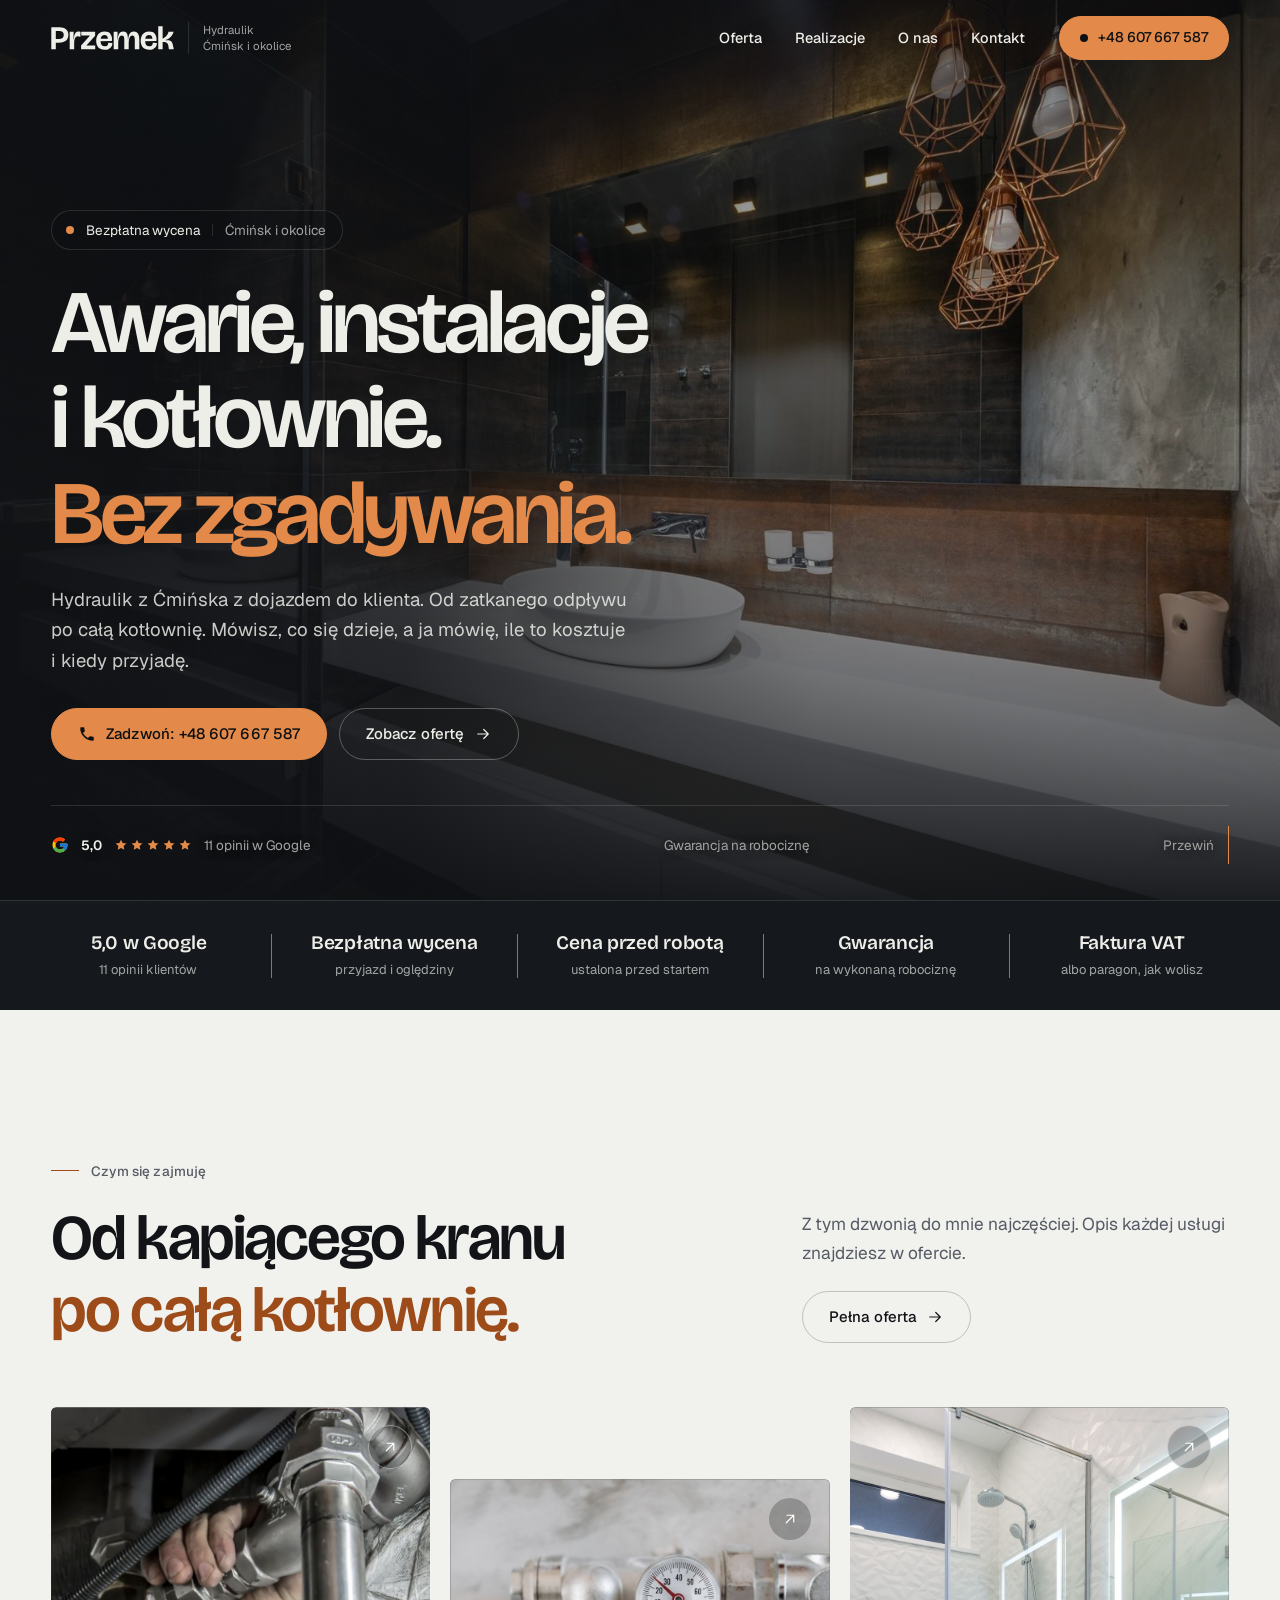
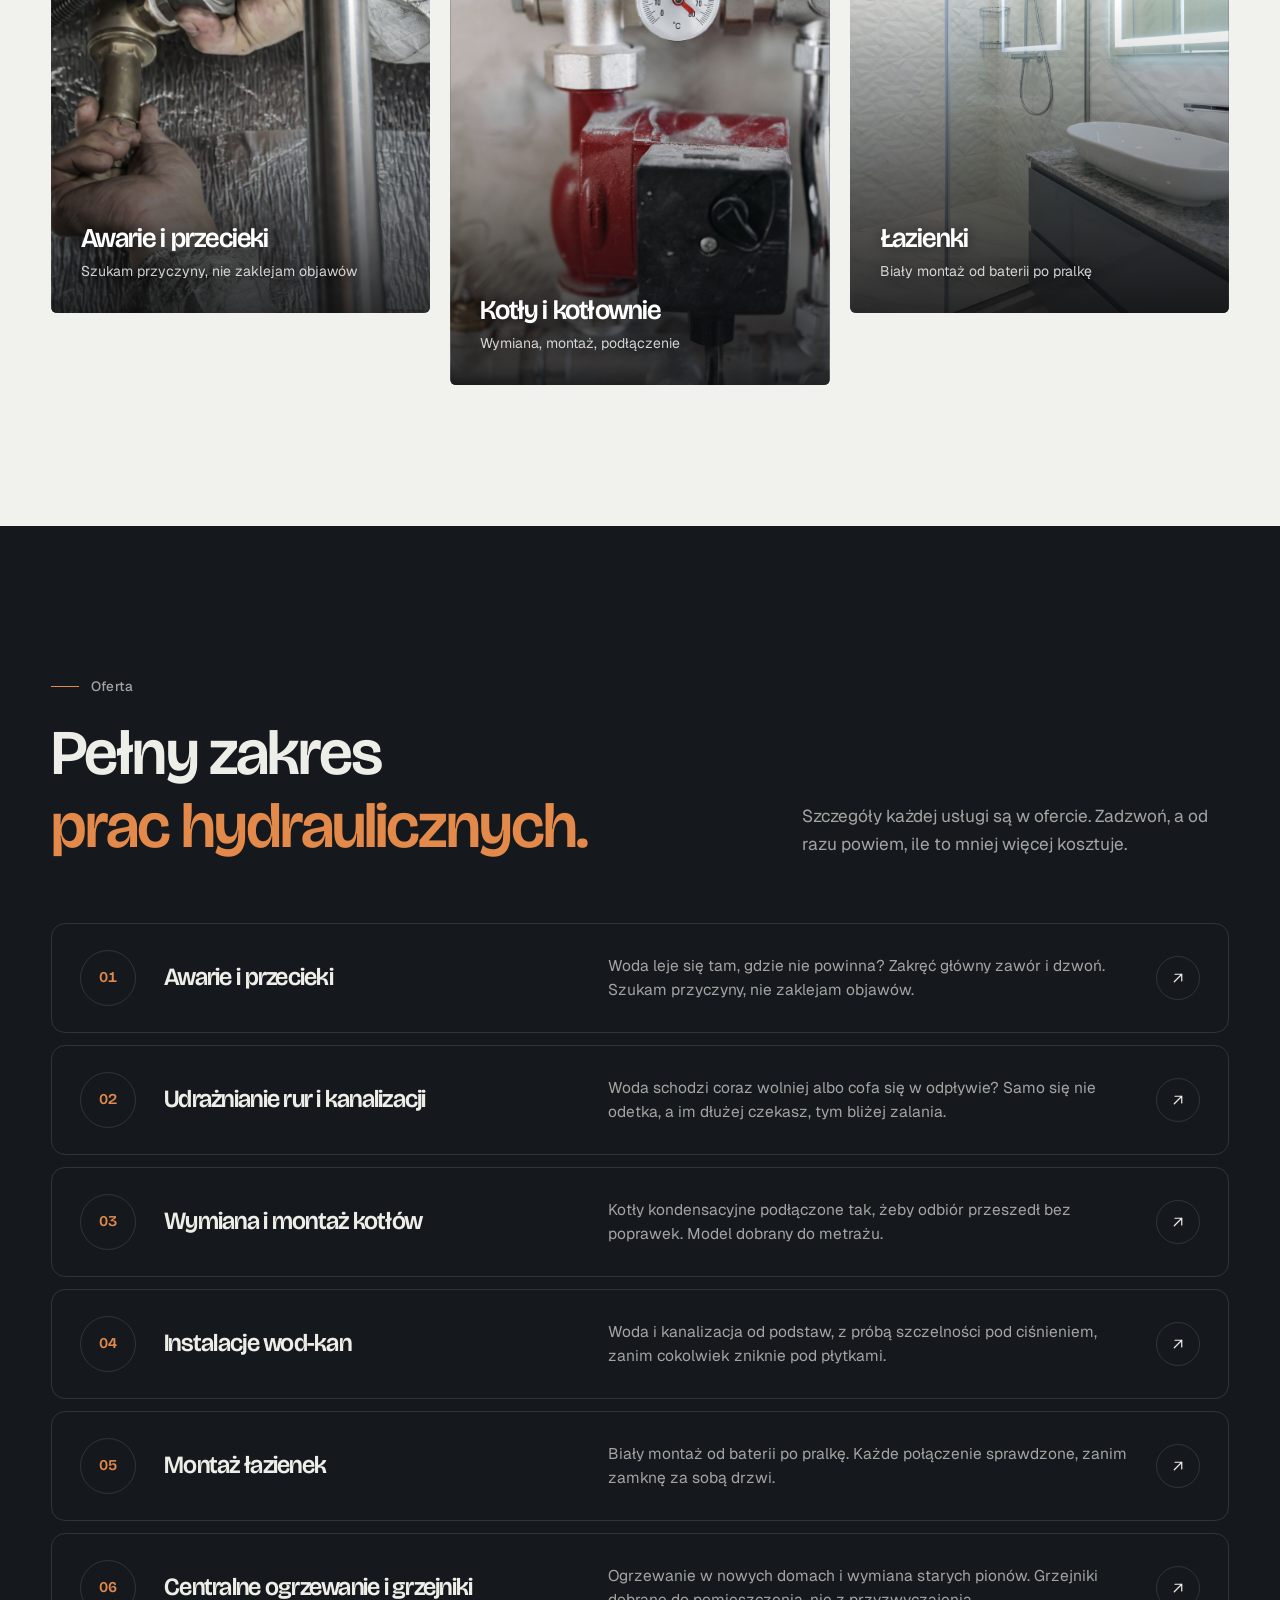
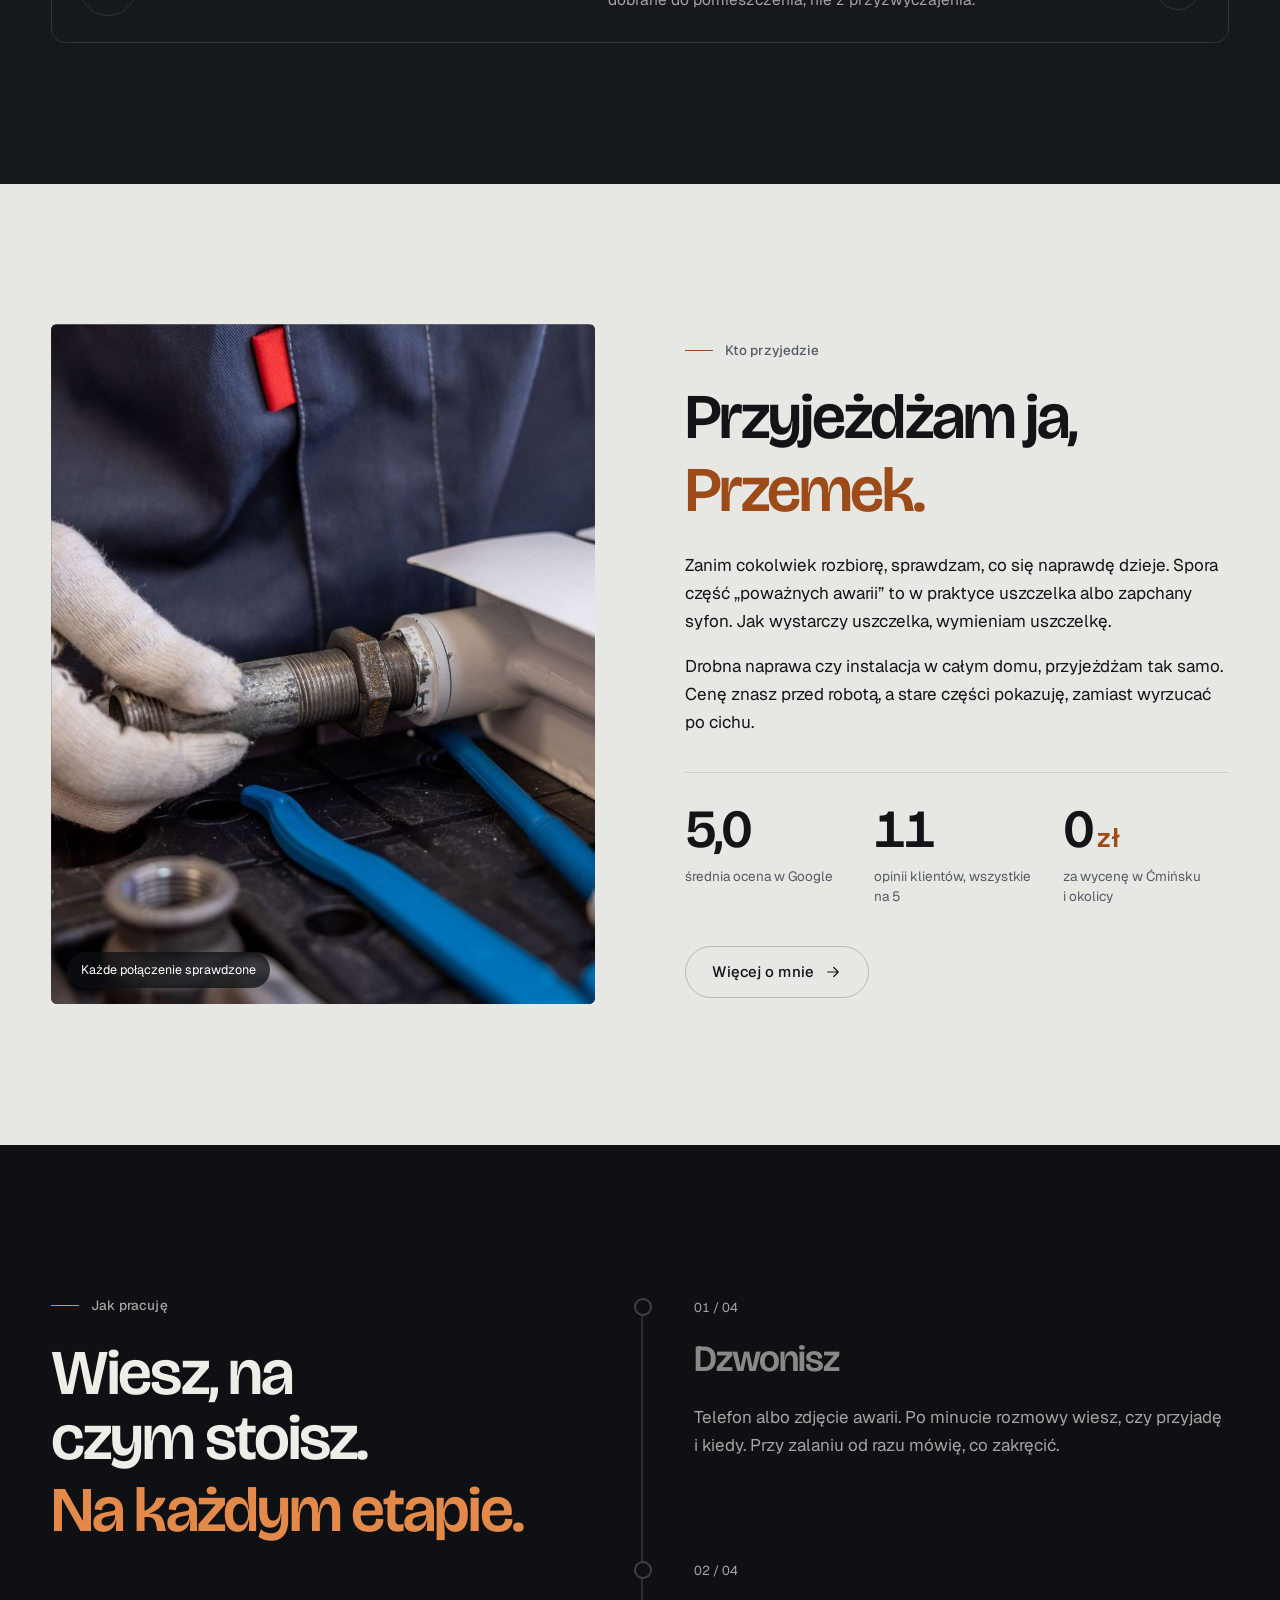
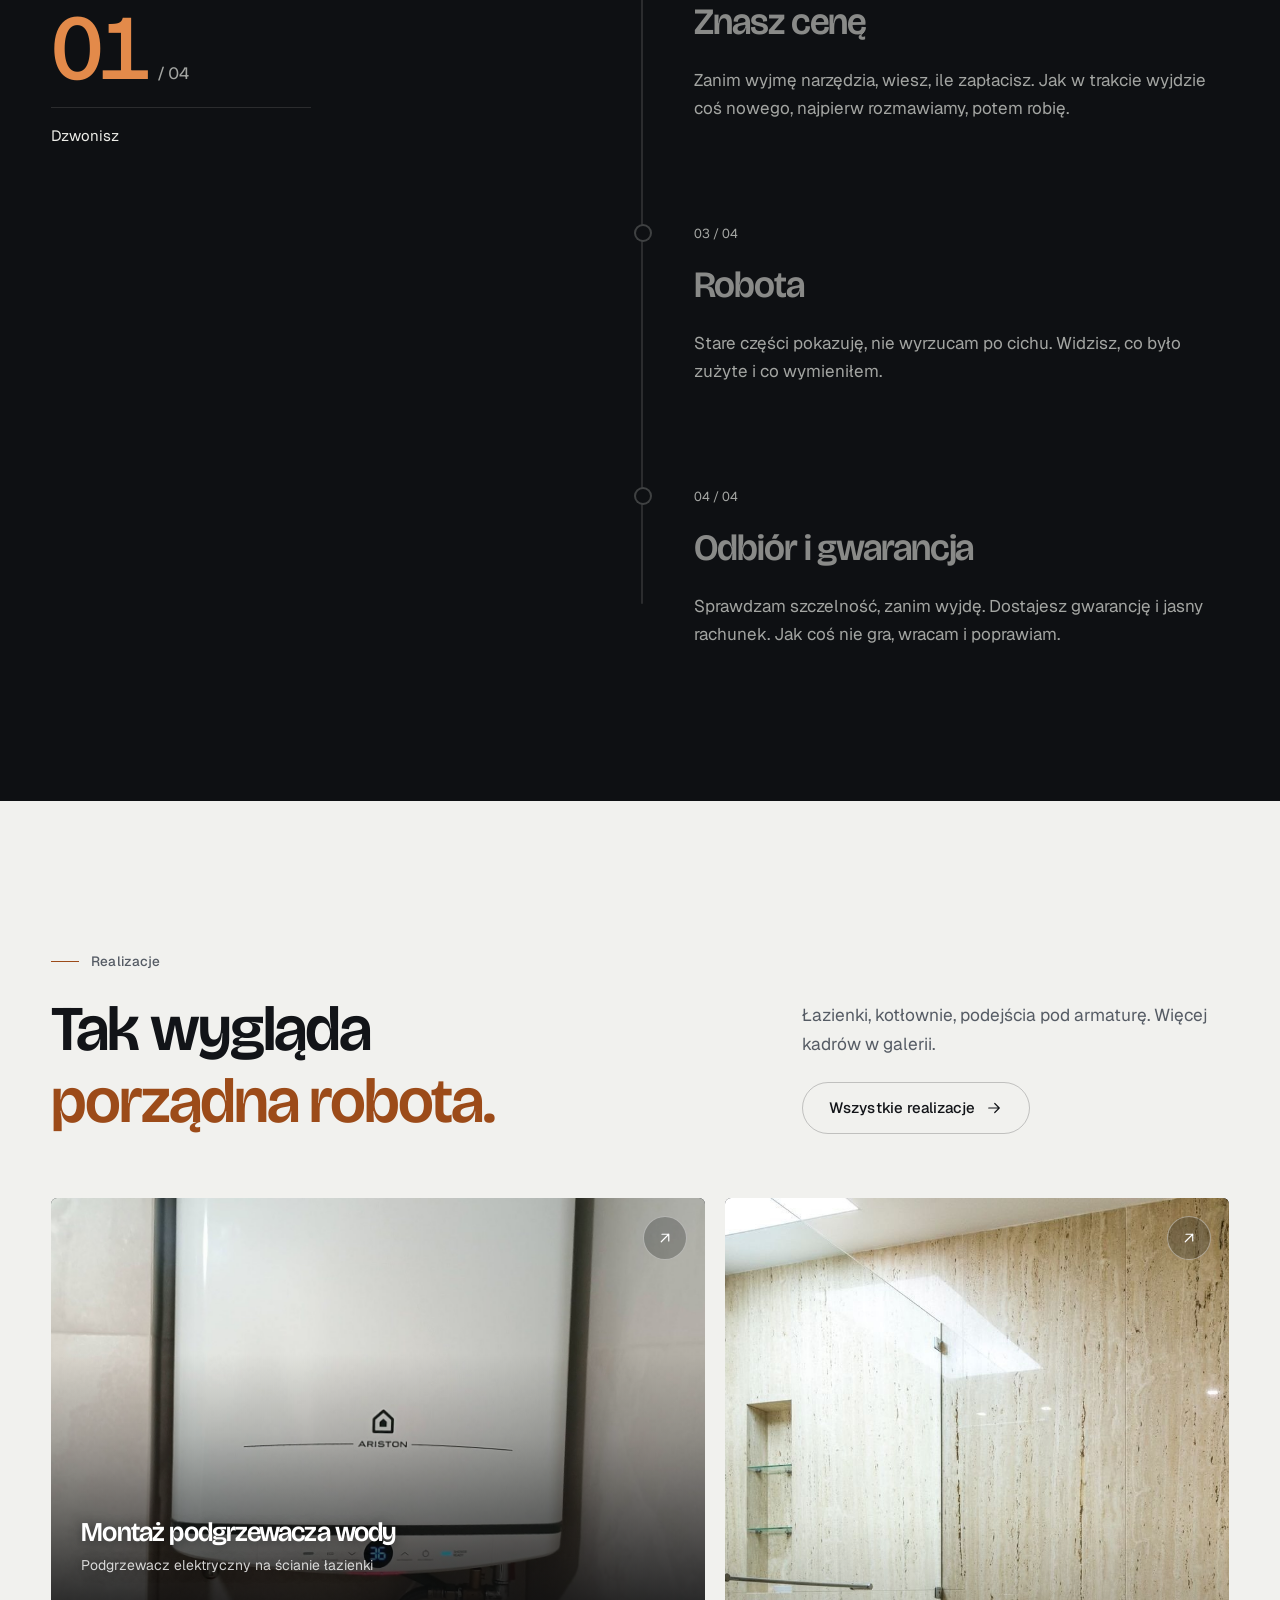
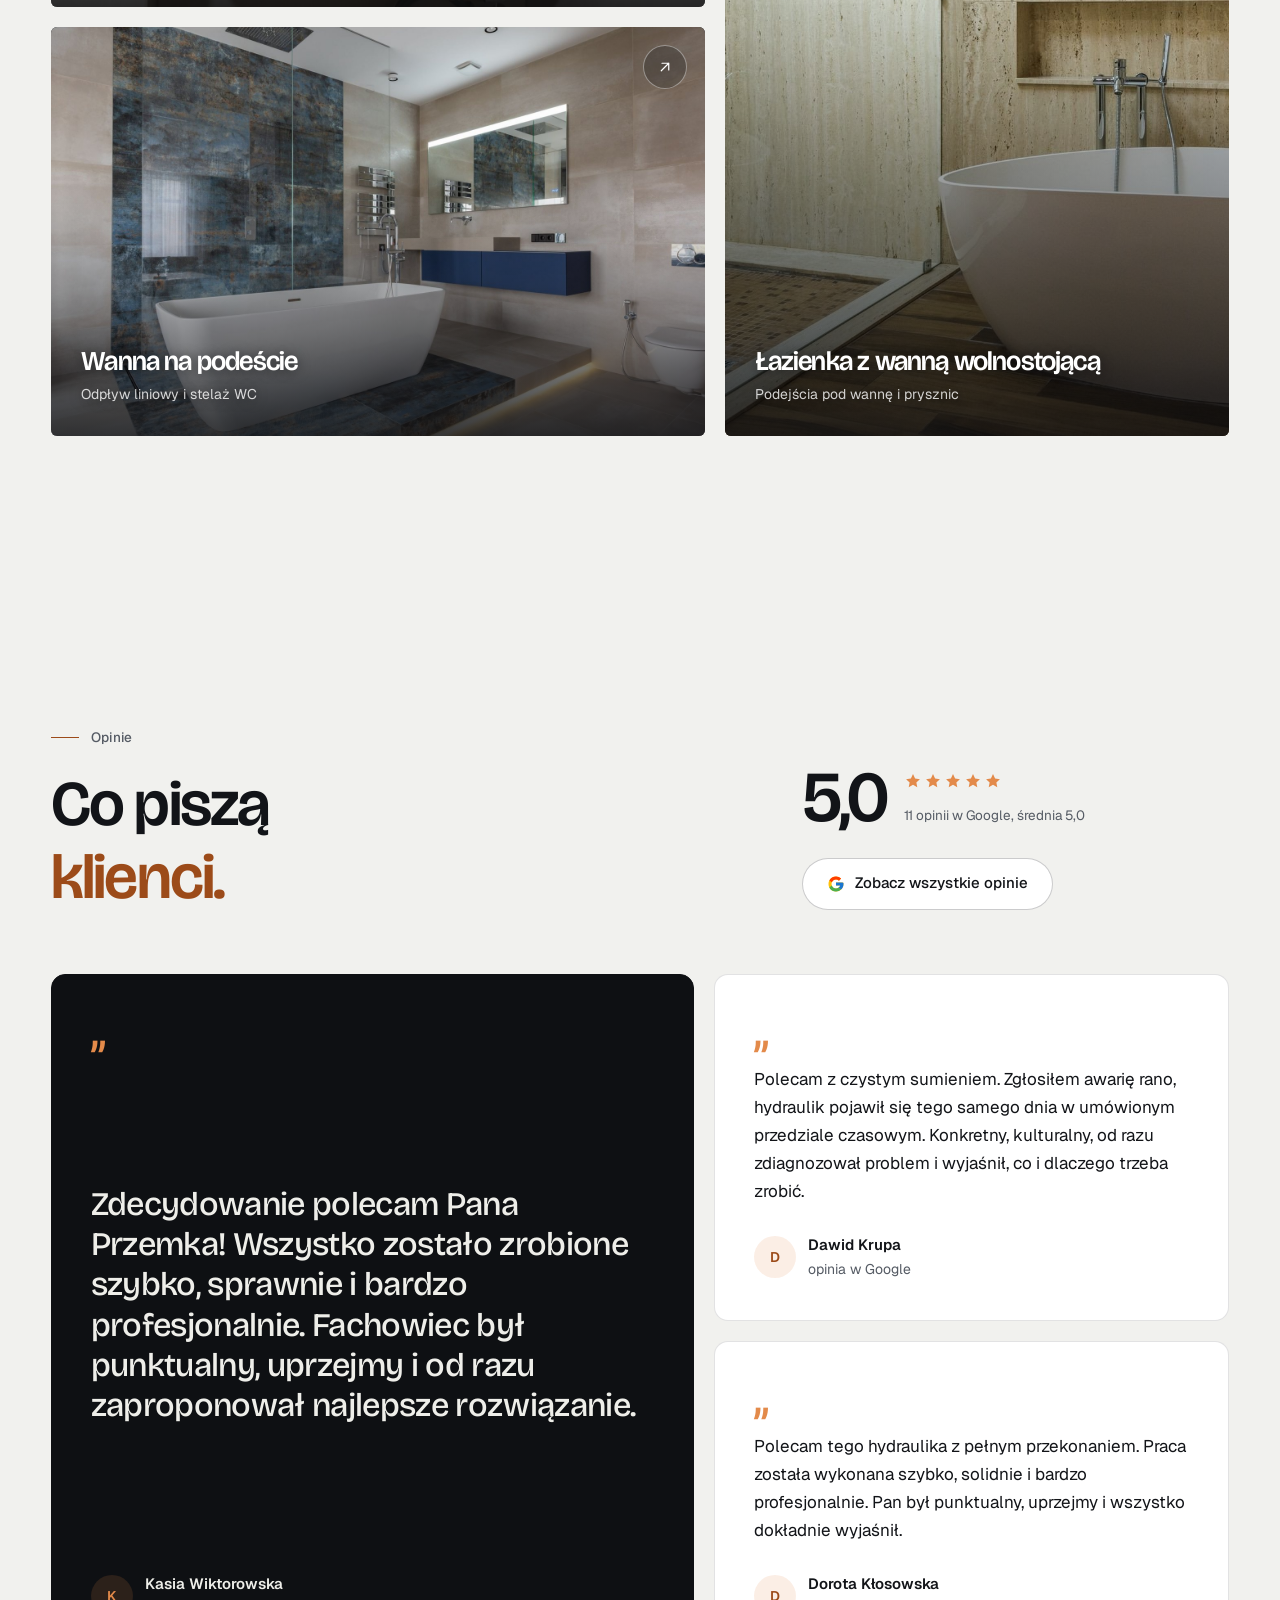
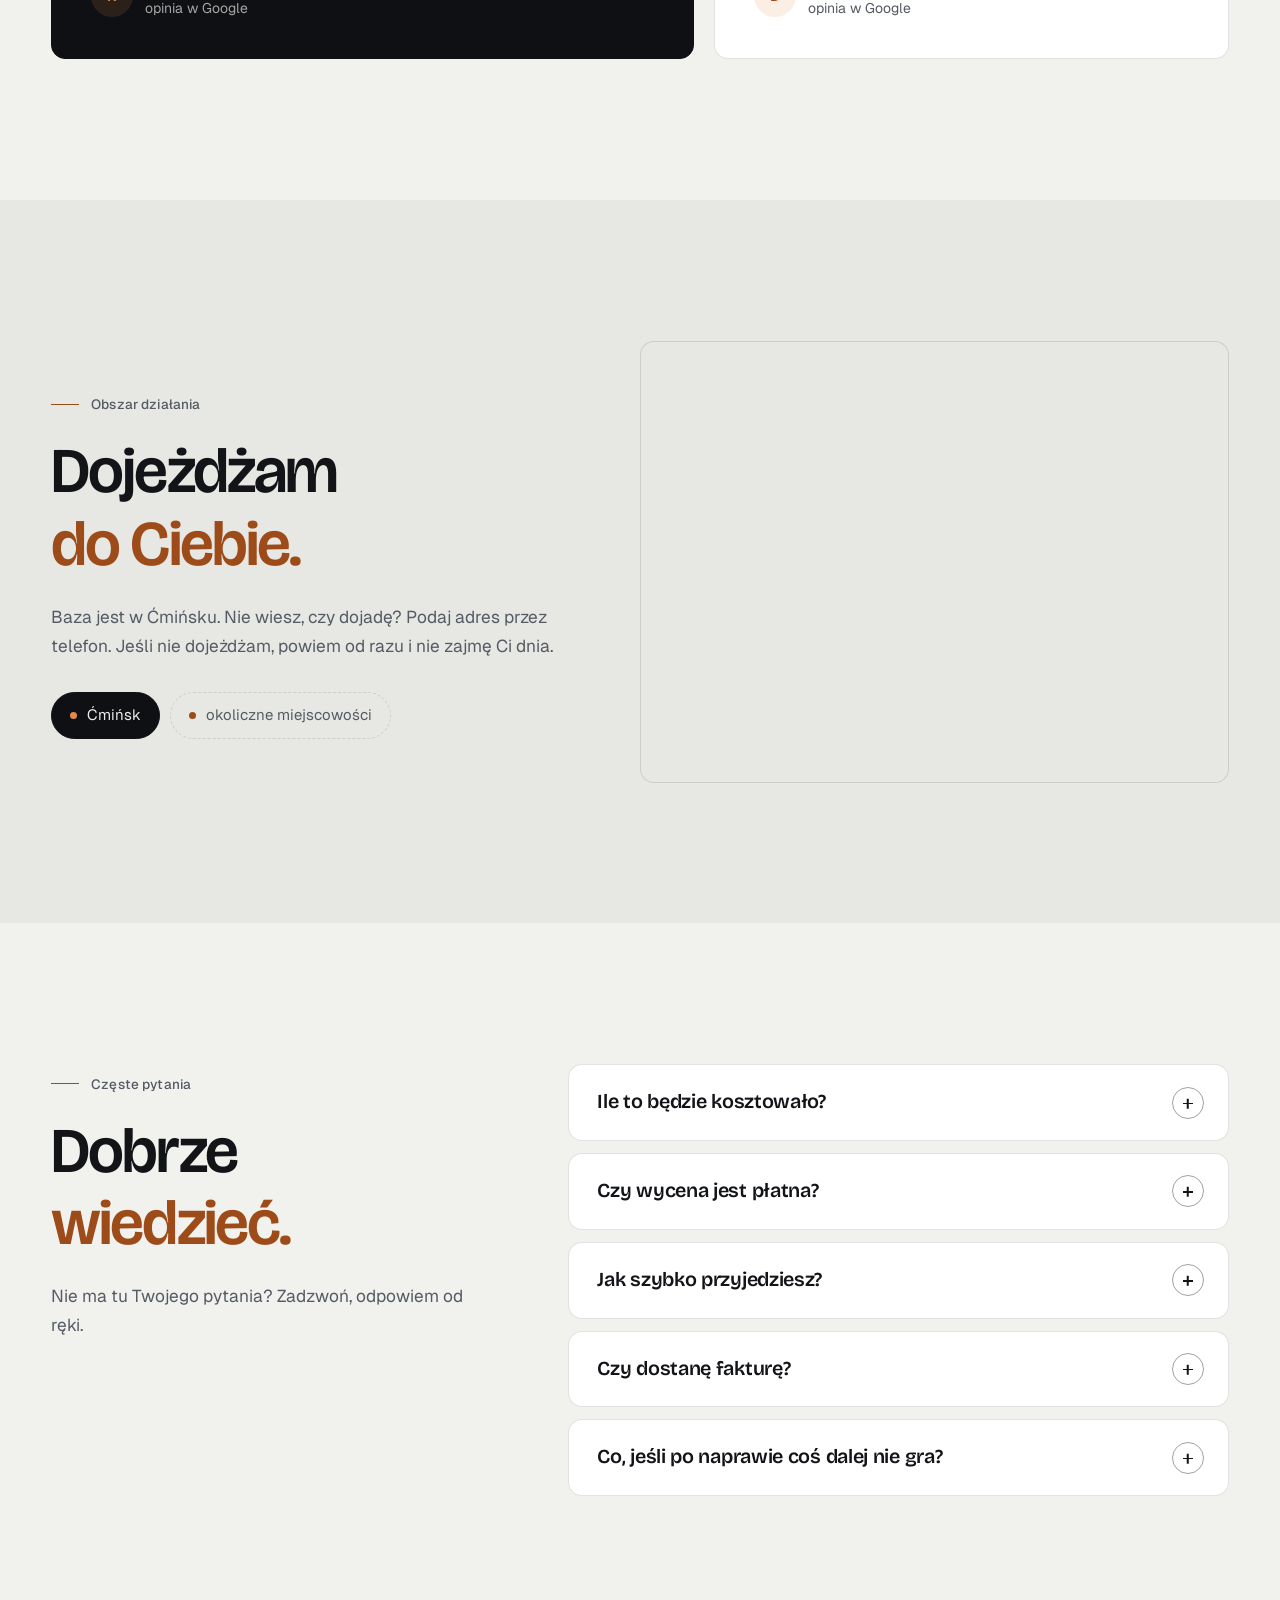
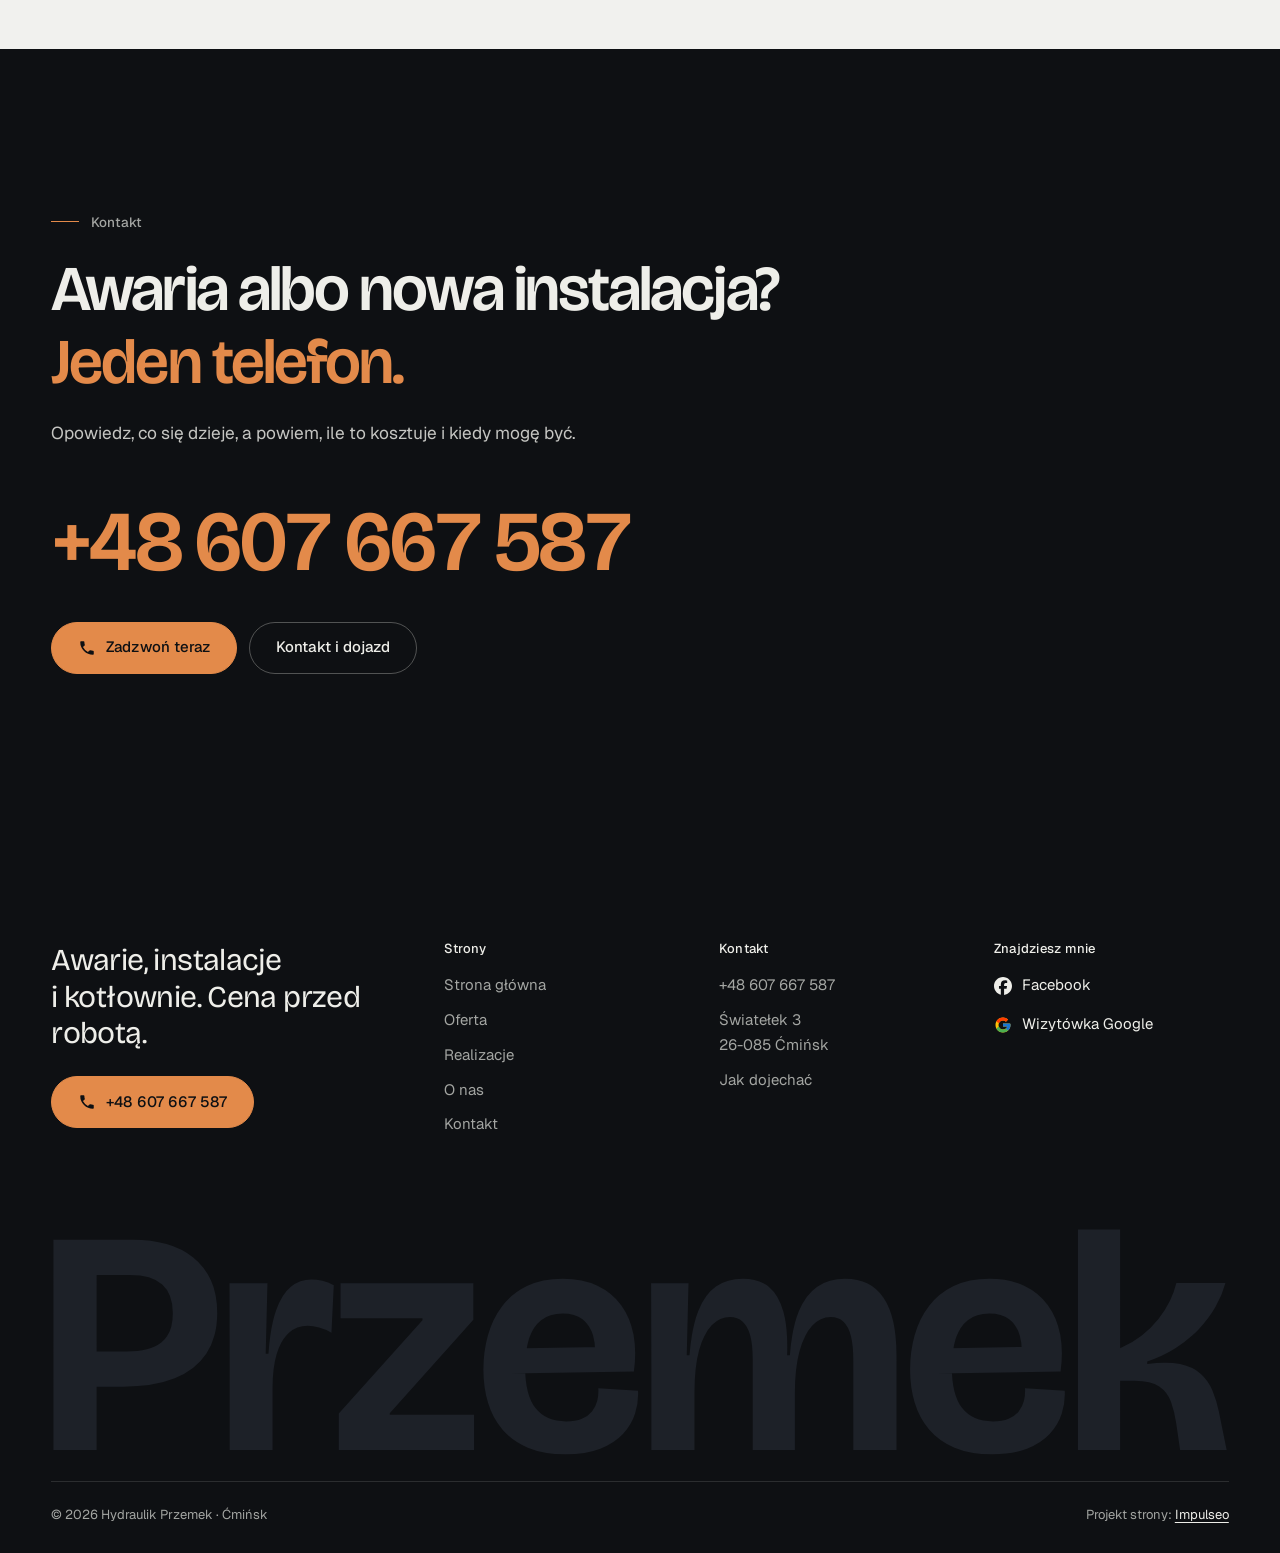
==== commit bb05afd5: "[claude-edit][cmt:b93a0d3b-b429-48d1-882b-ebaf56cf64ff] nowy projekt jak u ElMac: grafit + miedź, ek" ====
--- a/index.html
+++ b/index.html
@@ -3,233 +3,392 @@
 <head>
 <meta charset="UTF-8">
 <meta name="viewport" content="width=device-width, initial-scale=1.0">
-<title>Hydraulik Przemek - hydraulik z dojazdem</title>
-<meta name="description" content="Hydraulik w Ćmińsku z dojazdem. Awarie, udrażnianie, instalacje wod-kan, wymiana kotłów. Cenę znasz przed robotą. Zadzwoń: +48 607 667 587.">
-<link rel="canonical" href="https://kris20032.github.io/hydraulik-przemek/">
+<title>Hydraulik Przemek - hydraulik Ćmińsk | awarie, instalacje, kotły</title>
+<meta name="description" content="Hydraulik w Ćmińsku z dojazdem. Awarie i przecieki, udrażnianie, instalacje wod-kan, wymiana kotłów, łazienki. Cenę znasz przed robotą. Zadzwoń: +48 607 667 587.">
+<link rel="canonical" href="https://impulseo-pl.github.io/hydraulik-przemek/">
 <meta name="robots" content="noindex, nofollow">
+<meta name="theme-color" content="#0E1013">
 <meta property="og:type" content="website">
 <meta property="og:locale" content="pl_PL">
 <meta property="og:site_name" content="Hydraulik Przemek">
-<meta property="og:title" content="Hydraulik Przemek - hydraulik z dojazdem">
-<meta property="og:description" content="Hydraulik w Ćmińsku z dojazdem. Awarie, udrażnianie, instalacje wod-kan, wymiana kotłów. Cenę znasz przed robotą. Zadzwoń: +48 607 667 587.">
-<meta property="og:url" content="https://kris20032.github.io/hydraulik-przemek/">
-<meta property="og:image" content="https://kris20032.github.io/hydraulik-przemek/img/og.jpg">
+<meta property="og:title" content="Hydraulik Przemek - hydraulik Ćmińsk | awarie, instalacje, kotły">
+<meta property="og:description" content="Hydraulik w Ćmińsku z dojazdem. Awarie i przecieki, udrażnianie, instalacje wod-kan, wymiana kotłów, łazienki. Cenę znasz przed robotą. Zadzwoń: +48 607 667 587.">
+<meta property="og:url" content="https://impulseo-pl.github.io/hydraulik-przemek/">
+<meta property="og:image" content="https://impulseo-pl.github.io/hydraulik-przemek/img/og.jpg">
 <meta property="og:image:width" content="1200">
 <meta property="og:image:height" content="630">
 <meta name="twitter:card" content="summary_large_image">
-<script type="application/ld+json">{"@context": "https://schema.org", "@type": "Plumber", "name": "Hydraulik Przemek", "url": "https://kris20032.github.io/hydraulik-przemek/", "telephone": "+48607667587", "image": "https://kris20032.github.io/hydraulik-przemek/img/og.jpg", "areaServed": "Ćmińsk", "sameAs": ["https://www.facebook.com/profile.php?id=61587726142576", "https://maps.google.com/?cid=12525829976915502586&g_mp=CiVnb29nbGUubWFwcy5wbGFjZXMudjEuUGxhY2VzLkdldFBsYWNlEAIYBCAA"]}</script>
+<script type="application/ld+json">{"@context": "https://schema.org", "@type": "Plumber", "name": "Hydraulik Przemek", "url": "https://impulseo-pl.github.io/hydraulik-przemek/", "telephone": "+48607667587", "image": "https://impulseo-pl.github.io/hydraulik-przemek/img/og.jpg", "address": {"@type": "PostalAddress", "streetAddress": "Światełek 3", "postalCode": "26-085", "addressLocality": "Ćmińsk", "addressCountry": "PL"}, "geo": {"@type": "GeoCoordinates", "latitude": 50.9876438, "longitude": 20.5585404}, "areaServed": "Ćmińsk", "aggregateRating": {"@type": "AggregateRating", "ratingValue": "5.0", "reviewCount": "11"}, "sameAs": ["https://www.facebook.com/profile.php?id=61587726142576", "https://maps.google.com/?cid=12525829976915502586"]}</script>
+<script>(function(){var d=document.documentElement;d.classList.add('js');try{if(!window.matchMedia('(prefers-reduced-motion: reduce)').matches)d.classList.add('anim');}catch(e){}setTimeout(function(){if(!d.classList.contains('anim-ok'))d.classList.remove('anim');},3500);})();</script>
+<script>(function(){try{var d=document.documentElement,q=/[?&]intro/.test(location.search);if(!q&&window.matchMedia&&matchMedia('(prefers-reduced-motion: reduce)').matches)return;if(!q&&sessionStorage.getItem('przemek_intro'))return;sessionStorage.setItem('przemek_intro','1');d.classList.add('intro-on');setTimeout(function(){d.classList.remove('intro-on','intro-gra','intro-out');d.classList.add('hero-go')},4600);}catch(e){}})();</script>
+<link rel="preload" as="image" href="img/hero.jpg" fetchpriority="high">
 <link rel="preconnect" href="https://fonts.googleapis.com">
 <link rel="preconnect" href="https://fonts.gstatic.com" crossorigin>
-<link href="https://fonts.googleapis.com/css2?family=Space+Grotesk:wght@500;600;700&family=DM+Sans:opsz,wght@9..40,400;9..40,500;9..40,600&display=swap" rel="stylesheet">
-<link rel="stylesheet" href="assets/styles.css?v=a7665b10">
+<link href="https://fonts.googleapis.com/css2?family=Bricolage+Grotesque:opsz,wght@12..96,400..700&family=Geist:wght@400..600&display=swap" rel="stylesheet">
+<link rel="stylesheet" href="assets/styles.css?v=20261022a">
+<script src="assets/lenis.min.js?v=1.1.20" defer></script>
+<script src="assets/main.js?v=20261022a" defer></script>
 </head>
 <body>
-
-<header class="nav">
-  <div class="wrap nav-inner">
-    <a class="brand brand-has-logo" href="index.html"><img class="brand-logo" src="img/logo.png" alt="Hydraulik Przemek" width="565" height="700" decoding="async"></a>
-    <nav class="nav-links">
-      <a href="oferta.html">Oferta</a>
-      <a href="realizacje.html">Realizacje</a>
-      <a href="o-nas.html">O nas</a>
-      <a href="kontakt.html">Kontakt</a>
-      <a href="tel:+48607667587" class="btn btn-accent">Zadzwoń +48 607 667 587</a>
-    </nav>
-    <button class="nav-toggle" aria-label="Menu"><span></span><span></span><span></span></button>
-  </div>
+<a class="skip" href="#tresc">Przejdź do treści</a>
+<header class="site-head">
+<div class="intro" aria-hidden="true"><span class="intro-line"><i></i></span><span class="intro-meta">usługi hydrauliczne · Ćmińsk i okolice</span></div><div class="head-in">
+  <a class="brand" href="index.html" aria-label="Hydraulik Przemek - strona główna">
+    <span class="znak"><svg class="wm" viewBox="37 -700 3698 722" role="img" aria-label="Przemek"><path pathLength="1" style="--i:0" d="M138.75 -198.5V-309.25H275.25Q347.0 -309.25 383.25 -337.375Q419.5 -365.5 419.5 -429.5Q419.5 -490.0 386.25 -519.625Q353.0 -549.25 285.25 -549.25H138.75V-660.0H295Q351.5 -660.0 399.625 -646.375Q447.75 -632.75 483.5 -604.25Q519.25 -575.75 539.125 -532.625Q559.0 -489.5 559.0 -429.75Q559.0 -354.25 525.0 -302.625Q491 -251 425.375 -224.75Q359.75 -198.5 262.75 -198.5ZM44.5 0.0V-660.0H180.25V0.0Z"/><path pathLength="1" style="--i:1" d="M598.0 0V-271.25L597.5 -523.5H716.75L711.25 -302.25H719.75Q725.75 -387.5 743.875 -438.625Q762.0 -489.75 790.25 -512.5Q818.5 -535.25 854.25 -535.25Q871.0 -535.25 889.125 -530.875Q907.25 -526.5 925.0 -517L917.75 -368.25Q898.0 -379.25 879.0 -384.375Q860.0 -389.5 843.0 -389.5Q808.0 -389.5 783.375 -367.0Q758.75 -344.5 745.75 -301.0Q732.75 -257.5 732.75 -195.25V0.0Z"/><path pathLength="1" style="--i:2" d="M940.75 0.0V-114.25L1203.5 -407.25V-413.25H946.25V-523.5H1363.25V-408.5L1100.75 -115.25V-110.25H1365.5V0.0Z"/><path pathLength="1" style="--i:3" d="M1653.0 13.75Q1583.25 13.75 1534.375 -6.875Q1485.5 -27.5 1454.5 -64.125Q1423.5 -100.75 1409.125 -149.0Q1394.75 -197.25 1394.75 -252.75Q1394.75 -309.75 1409.375 -361.125Q1424.0 -412.5 1454.25 -452.125Q1484.5 -491.75 1531.625 -514.625Q1578.75 -537.5 1643.75 -537.5Q1706.75 -537.5 1752.875 -515.75Q1799.0 -494 1827.625 -454.625Q1856.25 -415.25 1866.25 -362.25Q1876.25 -309.25 1867.5 -246.25L1479.0 -240V-318.25L1765.0 -323.5L1744.5 -278.25Q1749.0 -325.5 1739.25 -359.0Q1729.5 -392.5 1706.125 -410.5Q1682.75 -428.5 1643.75 -428.5Q1602.25 -428.5 1576.0 -407.375Q1549.75 -386.25 1537.875 -348.125Q1526.0 -310 1526.0 -259Q1526.0 -173.25 1558.375 -131.375Q1590.75 -89.5 1654.75 -89.5Q1684.5 -89.5 1704.25 -97.875Q1724.0 -106.25 1735.875 -120.875Q1747.75 -135.5 1752.375 -154.25Q1757.0 -173 1755.75 -193.5L1880.5 -186.0Q1882.5 -149.5 1871.25 -114.125Q1860.0 -78.75 1833.125 -50.0Q1806.25 -21.25 1761.75 -3.75Q1717.25 13.75 1653.0 13.75Z"/><path pathLength="1" style="--i:4" d="M1922.25 0.0V-269.5L1921.5 -523.5H2039.0L2033.5 -297.5H2042.0Q2049.0 -383.75 2069.625 -436.375Q2090.25 -489.0 2125.25 -513.25Q2160.25 -537.5 2209.5 -537.5Q2260.5 -537.5 2291.75 -511.625Q2323.0 -485.75 2337.25 -432.75Q2351.5 -379.75 2348.75 -297.5H2357.25Q2363.75 -382.75 2385.375 -435.375Q2407.0 -488 2443.375 -512.75Q2479.75 -537.5 2530.75 -537.5Q2571.5 -537.5 2601.5 -522.5Q2631.5 -507.5 2651.875 -477.375Q2672.25 -447.25 2682.25 -401.625Q2692.25 -356.0 2692.25 -294.75V0.0H2556.5V-281.0Q2556.5 -327.25 2548.875 -357.5Q2541.25 -387.75 2525.625 -402.375Q2510.0 -417 2485.5 -417.0Q2452.5 -417.0 2427.125 -389.5Q2401.75 -362.0 2387.375 -309.125Q2373.0 -256.25 2373.0 -178.5V0H2240.5V-285.75Q2240.5 -330.75 2232.75 -359.625Q2225.0 -388.5 2209.125 -402.75Q2193.25 -417.0 2169.0 -417Q2137.5 -417.0 2112.5 -392.0Q2087.5 -367.0 2072.625 -314.125Q2057.75 -261.25 2057.75 -178.5V0.0Z"/><path pathLength="1" style="--i:5" d="M2993.0 13.75Q2923.25 13.75 2874.375 -6.875Q2825.5 -27.5 2794.5 -64.125Q2763.5 -100.75 2749.125 -149.0Q2734.75 -197.25 2734.75 -252.75Q2734.75 -309.75 2749.375 -361.125Q2764.0 -412.5 2794.25 -452.125Q2824.5 -491.75 2871.625 -514.625Q2918.75 -537.5 2983.75 -537.5Q3046.75 -537.5 3092.875 -515.75Q3139.0 -494 3167.625 -454.625Q3196.25 -415.25 3206.25 -362.25Q3216.25 -309.25 3207.5 -246.25L2819.0 -240V-318.25L3105.0 -323.5L3084.5 -278.25Q3089.0 -325.5 3079.25 -359.0Q3069.5 -392.5 3046.125 -410.5Q3022.75 -428.5 2983.75 -428.5Q2942.25 -428.5 2916.0 -407.375Q2889.75 -386.25 2877.875 -348.125Q2866.0 -310 2866.0 -259Q2866.0 -173.25 2898.375 -131.375Q2930.75 -89.5 2994.75 -89.5Q3024.5 -89.5 3044.25 -97.875Q3064.0 -106.25 3075.875 -120.875Q3087.75 -135.5 3092.375 -154.25Q3097.0 -173 3095.75 -193.5L3220.5 -186.0Q3222.5 -149.5 3211.25 -114.125Q3200.0 -78.75 3173.125 -50.0Q3146.25 -21.25 3101.75 -3.75Q3057.25 13.75 2993.0 13.75Z"/><path pathLength="1" style="--i:6" d="M3262.0 0V-692.5H3394.5V-319.5Q3432.5 -335.75 3462.5 -359.5Q3492.5 -383.25 3514.75 -411.375Q3537.0 -439.5 3550.875 -468.5Q3564.75 -497.5 3571.0 -524H3725.25Q3715.25 -486.25 3694.125 -449.25Q3673.0 -412.25 3641.5 -379.25Q3610.0 -346.25 3569.125 -320.125Q3528.25 -294.0 3479.5 -278.0V-270.0Q3542.25 -278.25 3582.75 -269.5Q3623.25 -260.75 3647.125 -239.5Q3671.0 -218.25 3684.0 -187.5Q3697.0 -156.75 3704.5 -120.25L3729.0 0H3582.75L3570.25 -85.0Q3564.5 -122.0 3553.75 -151.625Q3543.0 -181.25 3517.25 -199.0Q3491.5 -216.75 3440.5 -217.0L3394.5 -217.25V0.0Z"/></svg></span>
+    <span class="brand-sub">Hydraulik<br>Ćmińsk i&nbsp;okolice</span>
+  </a>
+  <nav class="nav-links" aria-label="Menu główne">
+    <a class="nl" href="oferta.html">Oferta</a><a class="nl" href="realizacje.html">Realizacje</a><a class="nl" href="o-nas.html">O&nbsp;nas</a><a class="nl" href="kontakt.html">Kontakt</a>
+    <a class="btn btn-copper nav-cta" href="tel:+48607667587"><span class="live" aria-hidden="true"></span>+48 607 667 587</a>
+  </nav>
+  <button class="burger" type="button" aria-label="Otwórz menu" aria-expanded="false" aria-controls="mnav"><span></span><span></span></button>
+</div>
 </header>
-
-<main>
-<section class="hero-fach">
-  <img class="hf-photo" src="img/hero.jpg" fetchpriority="high" data-rotate="img/g12.jpg|img/g11.jpg" alt="Hydraulik Przemek" width="1800" height="1202">
-  <div class="hf-panel">
-    <div class="hf-inner">
-      <span class="hf-kicker">Usługi hydrauliczne</span>
-      <h1 class="hf-title">Awarie, instalacje, kotłownie. Ćmińsk i okolice. <em></em></h1>
-      <p class="hf-lead">Od zatkanego odpływu po całą kotłownię. Ty mówisz, co się dzieje - ja mówię, ile i kiedy.</p>
-      <a class="hf-phone" href="tel:+48607667587"><span class="hf-phone-lab">Zadzwoń teraz</span><span class="hf-phone-num"><svg class="ico-tel" width="16" height="16" viewBox="0 0 24 24" fill="none" aria-hidden="true"><path d="M6.6 10.8a15.5 15.5 0 0 0 6.6 6.6l2.2-2.2a1 1 0 0 1 1-.24 11.4 11.4 0 0 0 3.6.58 1 1 0 0 1 1 1V20a1 1 0 0 1-1 1A17 17 0 0 1 3 4a1 1 0 0 1 1-1h3.5a1 1 0 0 1 1 1c0 1.25.2 2.46.58 3.6a1 1 0 0 1-.25 1l-2.23 2.2Z" fill="currentColor"/></svg> +48 607 667 587</span></a>
-      <div class="hf-actions">
-        <a href="kontakt.html" class="btn btn-accent">Zadzwoń po wycenę <span class="arr">→</span></a>
-        <a href="tel:+48607667587" class="btn btn-ghost hf-ghost">Zadzwoń +48 607 667 587</a>
-      </div>
-      <div class="hf-trust"><svg class="ico-star" width="14" height="14" viewBox="0 0 24 24" style="vertical-align:-2px" aria-hidden="true"><path d="M12 2.8l2.85 5.8 6.4.93-4.63 4.5 1.1 6.37L12 17.4l-5.72 3 1.1-6.37-4.63-4.5 6.4-.93L12 2.8Z" fill="currentColor"/></svg> Ocena 5,0 w Google · 11 opinii</div>
-    </div>
-  </div>
-</section>
-<section class="fach-promise">
-  <div class="wrap">
-    <ul class="fp-row reveal"><li>Bezpłatna wycena</li><li>Dojazd: Ćmińsk i okolice</li><li>Gwarancja na robociznę</li></ul>
-  </div>
-</section>
-<section class="opinie-mini" aria-label="Opinie klientów">
-  <div class="wrap">
-    <div class="om-row">
-      <div class="om-item reveal"><blockquote>„Zdecydowanie polecam Pana Przemka!”</blockquote><span class="om-autor">Kasia Wiktorowska</span></div>
-      <div class="om-item reveal"><blockquote>„Polecam z czystym sumieniem.”</blockquote><span class="om-autor">Dawid Krupa</span></div>
-      <div class="om-item reveal"><blockquote>„Polecam tego hydraulika z pełnym przekonaniem.”</blockquote><span class="om-autor">Dorota Kłosowska</span></div>
-    </div>
-  </div>
-</section>
-<section class="gateways-band">
-  <div class="wrap">
-    <div class="gateways">
-      <a href="oferta.html" class="gateway reveal"><img src="img/g2.jpg" alt="Awarie i przecieki" loading="lazy" width="1880" height="1255" decoding="async"><span class="g-ttl">Awarie i przecieki</span></a>
-      <a href="oferta.html" class="gateway reveal"><img src="img/g3.jpg" alt="Udrażnianie rur i kanalizacji" loading="lazy" width="1200" height="801" decoding="async"><span class="g-ttl">Udrażnianie rur i kanalizacji</span></a>
-      <a href="oferta.html" class="gateway reveal"><img src="img/g4.jpg" alt="Wymiana i montaż kotłów" loading="lazy" width="1880" height="1255" decoding="async"><span class="g-ttl">Wymiana i montaż kotłów</span></a>
-    </div>
-  </div>
-</section>
-<section class="proces proces-os fachowcy">
+<script>(function(){var d=document.documentElement;if(!d.classList.contains('intro-on'))return;
+var wyszlo=false,koniec=false,t0=Date.now();
+function heroGotowe(){var im=document.querySelector('.hero-media img');return !!(im&&im.complete&&im.naturalWidth>0);}
+function sprzataj(){if(koniec)return;koniec=true;d.classList.add('hero-go');d.classList.remove('intro-on','intro-gra','intro-out');
+['--i-w','--i-h','--i-px','--i-py','--i-zmniejsz','--i-baza-w','--i-baza-h'].forEach(function(k){d.style.removeProperty(k);});
+try{document.dispatchEvent(new Event('wejscie:koniec'));}catch(e){}}
+function wyjdz(){if(wyszlo||koniec)return;wyszlo=true;d.classList.add('intro-out');setTimeout(function(){d.classList.add('hero-go');},240);setTimeout(sprzataj,880);}
+function moze(){if(wyszlo||koniec)return;var t=Date.now()-t0;if(t>=1240&&(heroGotowe()||t>=1700))wyjdz();else setTimeout(moze,60);}
+try{var znak=document.querySelector('.brand .znak'),wm=znak&&znak.querySelector('.wm');if(!wm){sprzataj();return;}
+znak.classList.add('mierze');var r=wm.getBoundingClientRect();znak.classList.remove('mierze');
+if(!r.width||!r.height){sprzataj();return;}
+var W=window.innerWidth,H=window.innerHeight,cel=W<680?Math.min(W*0.72,320):Math.min(W*0.38,560);cel=Math.max(r.width,cel);
+var u=function(k,v){d.style.setProperty(k,v);};
+u('--i-w',Math.round(cel)+'px');u('--i-h',Math.round(cel*r.height/r.width)+'px');u('--i-zmniejsz',(r.width/cel).toFixed(4));
+u('--i-px',Math.round(r.left+r.width/2-W/2)+'px');u('--i-py',Math.round(r.top+r.height/2-H/2)+'px');
+u('--i-baza-w',Math.round(r.width)+'px');u('--i-baza-h',Math.round(r.height)+'px');
+requestAnimationFrame(function(){requestAnimationFrame(function(){d.classList.add('intro-gra');t0=Date.now();moze();});});
+['wheel','touchstart','keydown','pointerdown'].forEach(function(ev){window.addEventListener(ev,function(){sprzataj();},{once:true,passive:true});});
+setTimeout(sprzataj,3900);
+}catch(e){sprzataj();}})();</script>
+<div class="mnav" id="mnav">
+  <div class="mnav-in">
+    <a class="ml" href="index.html" aria-current="page">Strona główna</a><a class="ml" href="oferta.html">Oferta</a><a class="ml" href="realizacje.html">Realizacje</a><a class="ml" href="o-nas.html">O&nbsp;nas</a><a class="ml" href="kontakt.html">Kontakt</a>
+    <div class="mnav-foot">
+      <span>Bezpłatna wycena, cenę znasz przed robotą</span>
+      <a class="btn btn-copper" href="tel:+48607667587"><svg class="ico" width="16" height="16" viewBox="0 0 24 24" fill="none" aria-hidden="true"><path d="M6.6 10.8a15.5 15.5 0 0 0 6.6 6.6l2.2-2.2a1 1 0 0 1 1-.24 11.4 11.4 0 0 0 3.6.58 1 1 0 0 1 1 1V20a1 1 0 0 1-1 1A17 17 0 0 1 3 4a1 1 0 0 1 1-1h3.5a1 1 0 0 1 1 1c0 1.25.2 2.46.58 3.6a1 1 0 0 1-.25 1l-2.23 2.2Z" fill="currentColor"/></svg>+48 607 667 587</a>
+    </div>
+  </div>
+</div>
+<main id="tresc">
+
+<section class="hero">
+  <div class="hero-media"><img src="img/hero.jpg" alt="Ciemna łazienka z umywalką nablatową i miedzianymi lampami" width="1600" height="1068" decoding="async" fetchpriority="high"></div>
+  <div class="hero-in">
+    <p class="hero-tag up" style="--d:0"><span class="live" aria-hidden="true"></span>Bezpłatna wycena<span class="sep" aria-hidden="true"></span><span class="muted">Ćmińsk i&nbsp;okolice</span></p>
+    <h1><span class="ln"><span class="ln-i" style="--k:0">Awarie, instalacje</span></span><span class="ln"><span class="ln-i" style="--k:1">i&nbsp;kotłownie.</span></span><span class="ln"><span class="ln-i" style="--k:2"><em>Bez zgadywania.</em></span></span></h1>
+    <p class="hero-lead up" style="--d:380">Hydraulik z&nbsp;Ćmińska z&nbsp;dojazdem do klienta. Od zatkanego odpływu po całą kotłownię. Mówisz, co się dzieje, a&nbsp;ja mówię, ile to kosztuje i&nbsp;kiedy przyjadę.</p>
+    <div class="hero-ctas up" style="--d:500">
+      <a class="btn btn-copper" href="tel:+48607667587"><svg class="ico" width="16" height="16" viewBox="0 0 24 24" fill="none" aria-hidden="true"><path d="M6.6 10.8a15.5 15.5 0 0 0 6.6 6.6l2.2-2.2a1 1 0 0 1 1-.24 11.4 11.4 0 0 0 3.6.58 1 1 0 0 1 1 1V20a1 1 0 0 1-1 1A17 17 0 0 1 3 4a1 1 0 0 1 1-1h3.5a1 1 0 0 1 1 1c0 1.25.2 2.46.58 3.6a1 1 0 0 1-.25 1l-2.23 2.2Z" fill="currentColor"/></svg>Zadzwoń: +48 607 667 587</a>
+      <a class="btn btn-ghost" href="oferta.html">Zobacz ofertę<svg class="ico arr" width="18" height="18" viewBox="0 0 24 24" fill="none" stroke="currentColor" stroke-width="1.6" stroke-linecap="round" stroke-linejoin="round" aria-hidden="true"><path d="M5 12h14M13 6l6 6-6 6"/></svg></a>
+    </div>
+    <div class="hero-foot up" style="--d:640">
+      <span class="rate"><svg class="g-logo" viewBox="0 0 48 48" aria-hidden="true"><path fill="#FFC107" d="M43.6 20.5H42V20H24v8h11.3C33.7 32.7 29.2 36 24 36c-6.6 0-12-5.4-12-12s5.4-12 12-12c3.1 0 5.8 1.2 7.9 3.1l5.7-5.7C34 6.1 29.3 4 24 4 12.9 4 4 12.9 4 24s8.9 20 20 20 20-8.9 20-20c0-1.3-.1-2.4-.4-3.5z"/><path fill="#FF3D00" d="m6.3 14.7 6.6 4.8C14.7 15.1 19 12 24 12c3.1 0 5.8 1.2 7.9 3.1l5.7-5.7C34 6.1 29.3 4 24 4 16.3 4 9.7 8.3 6.3 14.7z"/><path fill="#4CAF50" d="M24 44c5.2 0 9.9-2 13.4-5.2l-6.2-5.2A11.9 11.9 0 0 1 24 36c-5.2 0-9.6-3.3-11.3-7.9l-6.5 5C9.5 39.6 16.2 44 24 44z"/><path fill="#1976D2" d="M43.6 20.5H42V20H24v8h11.3a12 12 0 0 1-4.1 5.6l6.2 5.2C37 39.2 44 34 44 24c0-1.3-.1-2.4-.4-3.5z"/></svg><b>5,0</b><span class="stars" aria-label="Ocena 5 na 5"><svg viewBox="0 0 24 24" aria-hidden="true"><path fill="currentColor" d="M12 2.8l2.8 5.9 6.4.8-4.7 4.4 1.2 6.3L12 17.1l-5.7 3.1 1.2-6.3L2.8 9.5l6.4-.8z"/></svg><svg viewBox="0 0 24 24" aria-hidden="true"><path fill="currentColor" d="M12 2.8l2.8 5.9 6.4.8-4.7 4.4 1.2 6.3L12 17.1l-5.7 3.1 1.2-6.3L2.8 9.5l6.4-.8z"/></svg><svg viewBox="0 0 24 24" aria-hidden="true"><path fill="currentColor" d="M12 2.8l2.8 5.9 6.4.8-4.7 4.4 1.2 6.3L12 17.1l-5.7 3.1 1.2-6.3L2.8 9.5l6.4-.8z"/></svg><svg viewBox="0 0 24 24" aria-hidden="true"><path fill="currentColor" d="M12 2.8l2.8 5.9 6.4.8-4.7 4.4 1.2 6.3L12 17.1l-5.7 3.1 1.2-6.3L2.8 9.5l6.4-.8z"/></svg><svg viewBox="0 0 24 24" aria-hidden="true"><path fill="currentColor" d="M12 2.8l2.8 5.9 6.4.8-4.7 4.4 1.2 6.3L12 17.1l-5.7 3.1 1.2-6.3L2.8 9.5l6.4-.8z"/></svg></span><span>11 opinii w&nbsp;Google</span></span>
+      <span>Gwarancja na robociznę</span>
+      <span class="cue" aria-hidden="true">Przewiń<span class="cue-line"><i></i></span></span>
+    </div>
+  </div>
+</section>
+
+<section class="strip" aria-label="Najważniejsze w skrócie">
+  <div class="strip-in">
+    <div class="strip-it"><div class="k">5,0 w&nbsp;Google</div><div class="v">11 opinii klientów</div></div>
+    <div class="strip-it"><div class="k">Bezpłatna wycena</div><div class="v">przyjazd i&nbsp;oględziny</div></div>
+    <div class="strip-it"><div class="k">Cena przed robotą</div><div class="v">ustalona przed startem</div></div>
+    <div class="strip-it"><div class="k">Gwarancja</div><div class="v">na wykonaną robociznę</div></div>
+    <div class="strip-it"><div class="k">Faktura VAT</div><div class="v">albo paragon, jak wolisz</div></div>
+  </div>
+</section>
+
+<section class="sec" id="uslugi">
+  <div class="wrap">
+    <div class="sec-head">
+      <div>
+        <p class="eyebrow rv">Czym się zajmuję</p>
+        <h2 class="h2 rv rv-h"><span class="ln"><span class="ln-i" style="--k:0">Od kapiącego kranu</span></span><span class="ln"><span class="ln-i" style="--k:1"><em>po całą kotłownię.</em></span></span></h2>
+      </div>
+      <div class="side rv" style="--d:120">
+        <p class="lead">Z&nbsp;tym dzwonią do mnie najczęściej. Opis każdej usługi znajdziesz w&nbsp;ofercie.</p>
+        <a class="btn btn-ghost" href="oferta.html">Pełna oferta<svg class="ico arr" width="18" height="18" viewBox="0 0 24 24" fill="none" stroke="currentColor" stroke-width="1.6" stroke-linecap="round" stroke-linejoin="round" aria-hidden="true"><path d="M5 12h14M13 6l6 6-6 6"/></svg></a>
+      </div>
+    </div>
+    <div class="tiles-3">
+      <a class="tile rv-img rv" style="--d:0" href="oferta.html#awarie">
+  <img src="img/przeciek.jpg" alt="Dokręcanie mosiężnej złączki pod umywalką" width="1600" height="1066" decoding="async">
+  <span class="go" aria-hidden="true"><svg class="ico" width="18" height="18" viewBox="0 0 24 24" fill="none" stroke="currentColor" stroke-width="1.6" stroke-linecap="round" stroke-linejoin="round" aria-hidden="true"><path d="M7 17 17 7M8 7h9v9"/></svg></span>
+  <span class="tile-cap"><h3>Awarie i&nbsp;przecieki</h3><span>Szukam przyczyny, nie zaklejam objawów</span></span>
+</a><a class="tile rv-img rv" style="--d:120" href="oferta.html#kotly">
+  <img src="img/kotlownia.jpg" alt="Rozdzielacz z manometrem i pompą obiegową w kotłowni" width="1880" height="1255" decoding="async">
+  <span class="go" aria-hidden="true"><svg class="ico" width="18" height="18" viewBox="0 0 24 24" fill="none" stroke="currentColor" stroke-width="1.6" stroke-linecap="round" stroke-linejoin="round" aria-hidden="true"><path d="M7 17 17 7M8 7h9v9"/></svg></span>
+  <span class="tile-cap"><h3>Kotły i&nbsp;kotłownie</h3><span>Wymiana, montaż, podłączenie</span></span>
+</a><a class="tile rv-img rv" style="--d:240" href="oferta.html#lazienki">
+  <img src="img/g6.jpg" alt="Łazienka z kabiną prysznicową i umywalką nablatową" width="1623" height="1300" decoding="async">
+  <span class="go" aria-hidden="true"><svg class="ico" width="18" height="18" viewBox="0 0 24 24" fill="none" stroke="currentColor" stroke-width="1.6" stroke-linecap="round" stroke-linejoin="round" aria-hidden="true"><path d="M7 17 17 7M8 7h9v9"/></svg></span>
+  <span class="tile-cap"><h3>Łazienki</h3><span>Biały montaż od baterii po pralkę</span></span>
+</a>
+    </div>
+  </div>
+</section>
+
+<section class="sec dark-2" id="oferta">
+  <div class="wrap">
+    <div class="sec-head">
+      <div>
+        <p class="eyebrow rv">Oferta</p>
+        <h2 class="h2 rv rv-h"><span class="ln"><span class="ln-i" style="--k:0">Pełny zakres</span></span><span class="ln"><span class="ln-i" style="--k:1"><em>prac hydraulicznych.</em></span></span></h2>
+      </div>
+      <div class="side rv" style="--d:120">
+        <p class="lead">Szczegóły każdej usługi są w&nbsp;ofercie. Zadzwoń, a&nbsp;od razu powiem, ile to mniej więcej kosztuje.</p>
+      </div>
+    </div>
+    <div class="svc-list">
+      <a class="card rv" style="--d:0" href="oferta.html#awarie">
+  <span class="ic nr">01</span>
+  <h3>Awarie i&nbsp;przecieki</h3>
+  <p>Woda leje się tam, gdzie nie powinna? Zakręć główny zawór i&nbsp;dzwoń. Szukam przyczyny, nie zaklejam objawów.</p>
+  <span class="go" aria-hidden="true"><svg class="ico" width="18" height="18" viewBox="0 0 24 24" fill="none" stroke="currentColor" stroke-width="1.6" stroke-linecap="round" stroke-linejoin="round" aria-hidden="true"><path d="M7 17 17 7M8 7h9v9"/></svg></span>
+</a><a class="card rv" style="--d:60" href="oferta.html#udraznianie">
+  <span class="ic nr">02</span>
+  <h3>Udrażnianie rur i&nbsp;kanalizacji</h3>
+  <p>Woda schodzi coraz wolniej albo cofa się w&nbsp;odpływie? Samo się nie odetka, a&nbsp;im dłużej czekasz, tym bliżej zalania.</p>
+  <span class="go" aria-hidden="true"><svg class="ico" width="18" height="18" viewBox="0 0 24 24" fill="none" stroke="currentColor" stroke-width="1.6" stroke-linecap="round" stroke-linejoin="round" aria-hidden="true"><path d="M7 17 17 7M8 7h9v9"/></svg></span>
+</a><a class="card rv" style="--d:120" href="oferta.html#kotly">
+  <span class="ic nr">03</span>
+  <h3>Wymiana i&nbsp;montaż kotłów</h3>
+  <p>Kotły kondensacyjne podłączone tak, żeby odbiór przeszedł bez poprawek. Model dobrany do metrażu.</p>
+  <span class="go" aria-hidden="true"><svg class="ico" width="18" height="18" viewBox="0 0 24 24" fill="none" stroke="currentColor" stroke-width="1.6" stroke-linecap="round" stroke-linejoin="round" aria-hidden="true"><path d="M7 17 17 7M8 7h9v9"/></svg></span>
+</a><a class="card rv" style="--d:180" href="oferta.html#wodkan">
+  <span class="ic nr">04</span>
+  <h3>Instalacje wod-kan</h3>
+  <p>Woda i&nbsp;kanalizacja od podstaw, z&nbsp;próbą szczelności pod ciśnieniem, zanim cokolwiek zniknie pod płytkami.</p>
+  <span class="go" aria-hidden="true"><svg class="ico" width="18" height="18" viewBox="0 0 24 24" fill="none" stroke="currentColor" stroke-width="1.6" stroke-linecap="round" stroke-linejoin="round" aria-hidden="true"><path d="M7 17 17 7M8 7h9v9"/></svg></span>
+</a><a class="card rv" style="--d:240" href="oferta.html#lazienki">
+  <span class="ic nr">05</span>
+  <h3>Montaż łazienek</h3>
+  <p>Biały montaż od baterii po pralkę. Każde połączenie sprawdzone, zanim zamknę za sobą drzwi.</p>
+  <span class="go" aria-hidden="true"><svg class="ico" width="18" height="18" viewBox="0 0 24 24" fill="none" stroke="currentColor" stroke-width="1.6" stroke-linecap="round" stroke-linejoin="round" aria-hidden="true"><path d="M7 17 17 7M8 7h9v9"/></svg></span>
+</a><a class="card rv" style="--d:300" href="oferta.html#co">
+  <span class="ic nr">06</span>
+  <h3>Centralne ogrzewanie i&nbsp;grzejniki</h3>
+  <p>Ogrzewanie w&nbsp;nowych domach i&nbsp;wymiana starych pionów. Grzejniki dobrane do pomieszczenia, nie z&nbsp;przyzwyczajenia.</p>
+  <span class="go" aria-hidden="true"><svg class="ico" width="18" height="18" viewBox="0 0 24 24" fill="none" stroke="currentColor" stroke-width="1.6" stroke-linecap="round" stroke-linejoin="round" aria-hidden="true"><path d="M7 17 17 7M8 7h9v9"/></svg></span>
+</a>
+    </div>
+  </div>
+</section>
+
+<section class="sec paper-2">
+  <div class="wrap about">
+    <figure class="fig rv-img rv">
+      <img src="img/about.jpg" alt="Hydraulik w rękawicach przykręca złączkę rury" width="1880" height="1253" loading="lazy" decoding="async" data-plx="36" style="height:112%;margin-top:-6%">
+      <figcaption class="fig-tag">Każde połączenie sprawdzone</figcaption>
+    </figure>
+    <div>
+      <p class="eyebrow rv">Kto przyjedzie</p>
+      <h2 class="h2 rv rv-h"><span class="ln"><span class="ln-i" style="--k:0">Przyjeżdżam ja,</span></span><span class="ln"><span class="ln-i" style="--k:1"><em>Przemek.</em></span></span></h2>
+      <p class="rv" style="--d:100;margin-top:28px">Zanim cokolwiek rozbiorę, sprawdzam, co się naprawdę dzieje. Spora część „poważnych awarii” to w&nbsp;praktyce uszczelka albo zapchany syfon. Jak wystarczy uszczelka, wymieniam uszczelkę.</p>
+      <p class="rv" style="--d:160">Drobna naprawa czy instalacja w&nbsp;całym domu, przyjeżdżam tak samo. Cenę znasz przed robotą, a&nbsp;stare części pokazuję, zamiast wyrzucać po cichu.</p>
+      <div class="stats rv" style="--d:200">
+        <div class="stat"><b><span class="num" data-to="5,0">5,0</span></b><span>średnia ocena w&nbsp;Google</span></div>
+        <div class="stat"><b><span class="num" data-to="11">11</span></b><span>opinii klientów, wszystkie na 5</span></div>
+        <div class="stat"><b>0<small>zł</small></b><span>za wycenę w&nbsp;Ćmińsku i&nbsp;okolicy</span></div>
+      </div>
+      <a class="btn btn-ghost rv" style="--d:240" href="o-nas.html">Więcej o&nbsp;mnie<svg class="ico arr" width="18" height="18" viewBox="0 0 24 24" fill="none" stroke="currentColor" stroke-width="1.6" stroke-linecap="round" stroke-linejoin="round" aria-hidden="true"><path d="M5 12h14M13 6l6 6-6 6"/></svg></a>
+    </div>
+  </div>
+</section>
+
+<section class="proces proces-os sec">
   <div class="wrap proc-grid">
     <div class="proc-side">
-      <div class="head reveal">
-        <span class="eyebrow">Jak pracujemy</span>
-        <h2>Wiesz, na czym stoisz - na każdym etapie</h2>
-        <p>Od pierwszego telefonu do odbioru roboty - krok po kroku.</p>
-      </div>
-      <div class="proc-count" aria-hidden="true"><span class="pc-cur">01</span><span class="pc-all">/ 04</span></div>
-      <div class="proc-bar" aria-hidden="true"><i></i></div>
-      <p class="proc-now" aria-hidden="true">Dzwonisz</p>
-    </div>
-    <ol class="proces-line">
-      <li class="reveal"><span class="pno">01</span><h3>Dzwonisz</h3><p>Telefon albo zdjęcie awarii. Po minucie rozmowy wiesz, czy przyjadę i kiedy.</p></li>
-      <li class="reveal"><span class="pno">02</span><h3>Znasz cenę</h3><p>Zanim wyjmę narzędzia, wiesz, ile zapłacisz. Jak w trakcie wyjdzie coś nowego, najpierw rozmawiamy - potem robię.</p></li>
-      <li class="reveal"><span class="pno">03</span><h3>Robota</h3><p>Stare części pokazuję, nie wyrzucam po cichu - widzisz, co było zużyte i co wymieniłem.</p></li>
-      <li class="reveal"><span class="pno">04</span><h3>Odbiór i gwarancja</h3><p>Na wykonaną robotę dostajesz gwarancję i jasny rachunek - jak coś nie gra, wracam i poprawiam.</p></li>
-    </ol>
-  </div>
-</section>
-<section>
-  <div class="wrap">
-    <div class="head reveal">
-      <span class="eyebrow">Realizacje</span>
-      <h2>Z ostatnich robót</h2>
-      <p>Łazienki, kotłownie, podejścia pod armaturę. Tak wygląda porządnie skończona praca.</p>
-    </div>
-    <div class="gallery">
-      <div class="tile t-two3 reveal"><img src="img/g1.jpg" alt="Montaż elektrycznego podgrzewacza wody" loading="lazy" width="1676" height="880" decoding="async"></div>
-      <div class="tile t-third reveal"><img src="img/g5.jpg" alt="Hydraulik Przemek" loading="lazy" width="1880" height="1254" decoding="async"></div>
-      <div class="tile t-third reveal"><img src="img/g6.jpg" alt="Hydraulik Przemek" loading="lazy" width="1623" height="1300" decoding="async"></div>
-      <div class="tile t-third reveal"><img src="img/g7.jpg" alt="Hydraulik Przemek" loading="lazy" width="1880" height="1253" decoding="async"></div>
-      <div class="tile t-third reveal"><img src="img/g8.jpg" alt="Hydraulik Przemek" loading="lazy" width="1600" height="1068" decoding="async"></div>
-    </div>
-    <div style="margin-top:var(--space-7)" class="reveal"><a href="realizacje.html" class="btn btn-accent">Pełna galeria <span class="arr">→</span></a></div>
-  </div>
-</section>
-<section class="fach-uslugi">
-  <div class="wrap">
-    <div class="head reveal">
-      <span class="eyebrow">Oferta</span>
-      <h2>Zakres robót</h2>
-      <p>Zakres prac, jaki robię najczęściej - pełny opis i wycenę znajdziesz niżej.</p>
-    </div>
-    <ul class="fu-list">
-      <li class="fu-row reveal"><div class="fu-name">Awarie i przecieki</div><div class="fu-desc">Woda leje się tam, gdzie nie powinna? Zakręć główny zawór i dzwoń.</div><a class="fu-cta" href="kontakt.html">Wycena <span class="arr">→</span></a></li>
-      <li class="fu-row reveal"><div class="fu-name">Udrażnianie rur i kanalizacji</div><div class="fu-desc">Woda schodzi coraz wolniej albo cofa się w odpływie? Samo się nie odetka, a im dłużej czekasz, tym bliżej zalania.</div><a class="fu-cta" href="kontakt.html">Wycena <span class="arr">→</span></a></li>
-      <li class="fu-row reveal"><div class="fu-name">Wymiana i montaż kotłów</div><div class="fu-desc">Stary kocioł bierze coraz więcej gazu albo wysiada w największy mróz? Wymieniam kotły na kondensacyjne i podłączam je tak, żeby odbiór przeszedł bez poprawek.</div><a class="fu-cta" href="kontakt.html">Wycena <span class="arr">→</span></a></li>
-      <li class="fu-row reveal"><div class="fu-name">Instalacje wod-kan</div><div class="fu-desc">Budujesz dom albo robisz generalny remont? Rozprowadzam wodę i kanalizację od podstaw: podejścia, piony i próba szczelności pod ciśnieniem, zanim cokolwiek zniknie pod płytkami.</div><a class="fu-cta" href="kontakt.html">Wycena <span class="arr">→</span></a></li>
-      <li class="fu-row reveal"><div class="fu-name">Montaż łazienek</div><div class="fu-desc">Remont łazienki stanął na ostatniej prostej? Robię biały montaż od baterii po pralkę i sprawdzam każde połączenie, zanim zamknę za sobą drzwi.</div><a class="fu-cta" href="kontakt.html">Wycena <span class="arr">→</span></a></li>
-      <li class="fu-row reveal"><div class="fu-name">Centralne ogrzewanie i grzejniki</div><div class="fu-desc">Rozprowadzam centralne ogrzewanie w nowych domach i wymieniam stare piony w remontowanych.</div><a class="fu-cta" href="kontakt.html">Wycena <span class="arr">→</span></a></li>
-    </ul>
-    <div style="margin-top:var(--space-7)" class="reveal"><a href="oferta.html" class="btn btn-ghost">Pełna oferta <span class="arr">→</span></a></div>
-  </div>
-</section>
-<section class="stopklatka" aria-hidden="true">
-  <div class="stk-bg" style="background-image:url(img/about.jpg)"></div>
-</section>
-<section class="opinie">
-  <div class="wrap">
-    <div class="head center reveal">
-      <span class="eyebrow">Opinie</span>
-      <h2>Co mówią klienci</h2>
-    </div>
-    <p class="op-meta reveal"><span class="g-badge"><svg class="gb-ico" viewBox="0 0 24 24" width="18" height="18" aria-hidden="true"><path fill="#4285F4" d="M22.56 12.25c0-.78-.07-1.53-.2-2.25H12v4.26h5.92c-.26 1.37-1.04 2.53-2.21 3.31v2.77h3.57c2.08-1.92 3.28-4.74 3.28-8.09z"/><path fill="#34A853" d="M12 23c2.97 0 5.46-.98 7.28-2.66l-3.57-2.77c-.98.66-2.23 1.06-3.71 1.06-2.86 0-5.29-1.93-6.16-4.53H2.18v2.84C3.99 20.53 7.7 23 12 23z"/><path fill="#FBBC05" d="M5.84 14.09c-.22-.66-.35-1.36-.35-2.09s.13-1.43.35-2.09V7.07H2.18C1.43 8.55 1 10.22 1 12s.43 3.45 1.18 4.93l2.85-2.22.81-.62z"/><path fill="#EA4335" d="M12 5.38c1.62 0 3.06.56 4.21 1.64l3.15-3.15C17.45 2.09 14.97 1 12 1 7.7 1 3.99 3.47 2.18 7.07l3.66 2.84c.87-2.6 3.3-4.53 6.16-4.53z"/></svg><b class="gb-ocena">5,0</b><svg class="gb-stars" viewBox="0 0 90 18" width="74" height="14.8" aria-hidden="true"><g fill="currentColor" opacity=".26"><path transform="translate(0,0)" d="M9 1.6l2.2 4.46 4.92.72-3.56 3.47.84 4.9L9 12.74l-4.4 2.31.84-4.9L1.88 6.68l4.92-.72L9 1.6Z"/><path transform="translate(18,0)" d="M9 1.6l2.2 4.46 4.92.72-3.56 3.47.84 4.9L9 12.74l-4.4 2.31.84-4.9L1.88 6.68l4.92-.72L9 1.6Z"/><path transform="translate(36,0)" d="M9 1.6l2.2 4.46 4.92.72-3.56 3.47.84 4.9L9 12.74l-4.4 2.31.84-4.9L1.88 6.68l4.92-.72L9 1.6Z"/><path transform="translate(54,0)" d="M9 1.6l2.2 4.46 4.92.72-3.56 3.47.84 4.9L9 12.74l-4.4 2.31.84-4.9L1.88 6.68l4.92-.72L9 1.6Z"/><path transform="translate(72,0)" d="M9 1.6l2.2 4.46 4.92.72-3.56 3.47.84 4.9L9 12.74l-4.4 2.31.84-4.9L1.88 6.68l4.92-.72L9 1.6Z"/></g><clipPath id="gs1000"><rect x="0" y="0" width="90.0" height="18"/></clipPath><g fill="#FBBC04" clip-path="url(#gs1000)"><path transform="translate(0,0)" d="M9 1.6l2.2 4.46 4.92.72-3.56 3.47.84 4.9L9 12.74l-4.4 2.31.84-4.9L1.88 6.68l4.92-.72L9 1.6Z"/><path transform="translate(18,0)" d="M9 1.6l2.2 4.46 4.92.72-3.56 3.47.84 4.9L9 12.74l-4.4 2.31.84-4.9L1.88 6.68l4.92-.72L9 1.6Z"/><path transform="translate(36,0)" d="M9 1.6l2.2 4.46 4.92.72-3.56 3.47.84 4.9L9 12.74l-4.4 2.31.84-4.9L1.88 6.68l4.92-.72L9 1.6Z"/><path transform="translate(54,0)" d="M9 1.6l2.2 4.46 4.92.72-3.56 3.47.84 4.9L9 12.74l-4.4 2.31.84-4.9L1.88 6.68l4.92-.72L9 1.6Z"/><path transform="translate(72,0)" d="M9 1.6l2.2 4.46 4.92.72-3.56 3.47.84 4.9L9 12.74l-4.4 2.31.84-4.9L1.88 6.68l4.92-.72L9 1.6Z"/></g></svg><span class="gb-txt">11 opinii w Google</span></span></p>
-    <p class="op-meta reveal"><a class="op-google" href="https://maps.google.com/?cid=12525829976915502586&amp;g_mp=CiVnb29nbGUubWFwcy5wbGFjZXMudjEuUGxhY2VzLkdldFBsYWNlEAIYBCAA" target="_blank" rel="noopener"><svg class="op-g-ico" viewBox="0 0 24 24" width="17" height="17" aria-hidden="true"><path fill="#4285F4" d="M22.56 12.25c0-.78-.07-1.53-.2-2.25H12v4.26h5.92c-.26 1.37-1.04 2.53-2.21 3.31v2.77h3.57c2.08-1.92 3.28-4.74 3.28-8.09z"/><path fill="#34A853" d="M12 23c2.97 0 5.46-.98 7.28-2.66l-3.57-2.77c-.98.66-2.23 1.06-3.71 1.06-2.86 0-5.29-1.93-6.16-4.53H2.18v2.84C3.99 20.53 7.7 23 12 23z"/><path fill="#FBBC05" d="M5.84 14.09c-.22-.66-.35-1.36-.35-2.09s.13-1.43.35-2.09V7.07H2.18C1.43 8.55 1 10.22 1 12s.43 3.45 1.18 4.93l2.85-2.22.81-.62z"/><path fill="#EA4335" d="M12 5.38c1.62 0 3.06.56 4.21 1.64l3.15-3.15C17.45 2.09 14.97 1 12 1 7.7 1 3.99 3.47 2.18 7.07l3.66 2.84c.87-2.6 3.3-4.53 6.16-4.53z"/></svg><span>Zobacz opinie w Google</span><span class="arr">→</span></a></p>
+      <p class="eyebrow rv">Jak pracuję</p>
+      <h2 class="h2 rv rv-h"><span class="ln"><span class="ln-i" style="--k:0">Wiesz, na czym stoisz.</span></span><span class="ln"><span class="ln-i" style="--k:1"><em>Na każdym etapie.</em></span></span></h2>
+      <div class="proc-count rv" style="--d:160" aria-hidden="true"><b>01</b><span>/ 04</span></div>
+      <p class="proc-now rv" style="--d:200" aria-hidden="true">Dzwonisz</p>
+    </div>
+    <div class="proc-steps">
+      <span class="wire" aria-hidden="true"><i></i></span>
+      <ol class="proc-ol"><li class="step" data-nazwa="Dzwonisz">
+          <span class="no">01 / 04</span>
+          <h3>Dzwonisz</h3>
+          <p>Telefon albo zdjęcie awarii. Po minucie rozmowy wiesz, czy przyjadę i&nbsp;kiedy. Przy zalaniu od razu mówię, co zakręcić.</p>
+        </li><li class="step" data-nazwa="Znasz cenę">
+          <span class="no">02 / 04</span>
+          <h3>Znasz cenę</h3>
+          <p>Zanim wyjmę narzędzia, wiesz, ile zapłacisz. Jak w&nbsp;trakcie wyjdzie coś nowego, najpierw rozmawiamy, potem robię.</p>
+        </li><li class="step" data-nazwa="Robota">
+          <span class="no">03 / 04</span>
+          <h3>Robota</h3>
+          <p>Stare części pokazuję, nie wyrzucam po cichu. Widzisz, co było zużyte i&nbsp;co wymieniłem.</p>
+        </li><li class="step" data-nazwa="Odbiór i gwarancja">
+          <span class="no">04 / 04</span>
+          <h3>Odbiór i&nbsp;gwarancja</h3>
+          <p>Sprawdzam szczelność, zanim wyjdę. Dostajesz gwarancję i&nbsp;jasny rachunek. Jak coś nie gra, wracam i&nbsp;poprawiam.</p>
+        </li></ol>
+    </div>
+  </div>
+</section>
+
+<section class="sec">
+  <div class="wrap">
+    <div class="sec-head">
+      <div>
+        <p class="eyebrow rv">Realizacje</p>
+        <h2 class="h2 rv rv-h"><span class="ln"><span class="ln-i" style="--k:0">Tak wygląda</span></span><span class="ln"><span class="ln-i" style="--k:1"><em>porządna robota.</em></span></span></h2>
+      </div>
+      <div class="side rv" style="--d:120">
+        <p class="lead">Łazienki, kotłownie, podejścia pod armaturę. Więcej kadrów w&nbsp;galerii.</p>
+        <a class="btn btn-ghost" href="realizacje.html">Wszystkie realizacje<svg class="ico arr" width="18" height="18" viewBox="0 0 24 24" fill="none" stroke="currentColor" stroke-width="1.6" stroke-linecap="round" stroke-linejoin="round" aria-hidden="true"><path d="M5 12h14M13 6l6 6-6 6"/></svg></a>
+      </div>
+    </div>
+    <div class="gal-3">
+      <a class="tile rv-img rv" style="--d:0" href="realizacje.html">
+  <img src="img/g1.jpg" alt="Elektryczny podgrzewacz wody Ariston zamontowany na ścianie" width="1676" height="880" loading="lazy" decoding="async">
+  <span class="go" aria-hidden="true"><svg class="ico" width="18" height="18" viewBox="0 0 24 24" fill="none" stroke="currentColor" stroke-width="1.6" stroke-linecap="round" stroke-linejoin="round" aria-hidden="true"><path d="M7 17 17 7M8 7h9v9"/></svg></span>
+  <span class="tile-cap"><h3>Montaż podgrzewacza wody</h3><span>Podgrzewacz elektryczny na ścianie łazienki</span></span>
+</a><a class="tile rv-img rv" style="--d:120" href="realizacje.html">
+  <img src="img/g10.jpg" alt="Łazienka z wanną wolnostojącą i kabiną walk-in" width="1507" height="1300" loading="lazy" decoding="async">
+  <span class="go" aria-hidden="true"><svg class="ico" width="18" height="18" viewBox="0 0 24 24" fill="none" stroke="currentColor" stroke-width="1.6" stroke-linecap="round" stroke-linejoin="round" aria-hidden="true"><path d="M7 17 17 7M8 7h9v9"/></svg></span>
+  <span class="tile-cap"><h3>Łazienka z&nbsp;wanną wolnostojącą</h3><span>Podejścia pod wannę i&nbsp;prysznic</span></span>
+</a><a class="tile rv-img rv" style="--d:240" href="realizacje.html">
+  <img src="img/g9.jpg" alt="Łazienka z wanną na podeście i podświetleniem" width="1600" height="1068" loading="lazy" decoding="async">
+  <span class="go" aria-hidden="true"><svg class="ico" width="18" height="18" viewBox="0 0 24 24" fill="none" stroke="currentColor" stroke-width="1.6" stroke-linecap="round" stroke-linejoin="round" aria-hidden="true"><path d="M7 17 17 7M8 7h9v9"/></svg></span>
+  <span class="tile-cap"><h3>Wanna na podeście</h3><span>Odpływ liniowy i&nbsp;stelaż WC</span></span>
+</a>
+    </div>
+  </div>
+</section>
+
+<section class="opinie sec" id="opinie">
+  <div class="wrap">
+    <div class="sec-head">
+      <div>
+        <p class="eyebrow rv">Opinie</p>
+        <h2 class="h2 rv rv-h"><span class="ln"><span class="ln-i" style="--k:0">Co piszą</span></span><span class="ln"><span class="ln-i" style="--k:1"><em>klienci.</em></span></span></h2>
+      </div>
+      <div class="side rv" style="--d:120">
+        <div class="op-meta"><span class="big">5,0</span><span><span class="stars" aria-label="Ocena 5 na 5"><svg viewBox="0 0 24 24" aria-hidden="true"><path fill="currentColor" d="M12 2.8l2.8 5.9 6.4.8-4.7 4.4 1.2 6.3L12 17.1l-5.7 3.1 1.2-6.3L2.8 9.5l6.4-.8z"/></svg><svg viewBox="0 0 24 24" aria-hidden="true"><path fill="currentColor" d="M12 2.8l2.8 5.9 6.4.8-4.7 4.4 1.2 6.3L12 17.1l-5.7 3.1 1.2-6.3L2.8 9.5l6.4-.8z"/></svg><svg viewBox="0 0 24 24" aria-hidden="true"><path fill="currentColor" d="M12 2.8l2.8 5.9 6.4.8-4.7 4.4 1.2 6.3L12 17.1l-5.7 3.1 1.2-6.3L2.8 9.5l6.4-.8z"/></svg><svg viewBox="0 0 24 24" aria-hidden="true"><path fill="currentColor" d="M12 2.8l2.8 5.9 6.4.8-4.7 4.4 1.2 6.3L12 17.1l-5.7 3.1 1.2-6.3L2.8 9.5l6.4-.8z"/></svg><svg viewBox="0 0 24 24" aria-hidden="true"><path fill="currentColor" d="M12 2.8l2.8 5.9 6.4.8-4.7 4.4 1.2 6.3L12 17.1l-5.7 3.1 1.2-6.3L2.8 9.5l6.4-.8z"/></svg></span><small>11 opinii w&nbsp;Google, średnia 5,0</small></span></div>
+        <a class="op-google" href="https://maps.google.com/?cid=12525829976915502586" target="_blank" rel="noopener"><svg class="g-logo" viewBox="0 0 48 48" aria-hidden="true"><path fill="#FFC107" d="M43.6 20.5H42V20H24v8h11.3C33.7 32.7 29.2 36 24 36c-6.6 0-12-5.4-12-12s5.4-12 12-12c3.1 0 5.8 1.2 7.9 3.1l5.7-5.7C34 6.1 29.3 4 24 4 12.9 4 4 12.9 4 24s8.9 20 20 20 20-8.9 20-20c0-1.3-.1-2.4-.4-3.5z"/><path fill="#FF3D00" d="m6.3 14.7 6.6 4.8C14.7 15.1 19 12 24 12c3.1 0 5.8 1.2 7.9 3.1l5.7-5.7C34 6.1 29.3 4 24 4 16.3 4 9.7 8.3 6.3 14.7z"/><path fill="#4CAF50" d="M24 44c5.2 0 9.9-2 13.4-5.2l-6.2-5.2A11.9 11.9 0 0 1 24 36c-5.2 0-9.6-3.3-11.3-7.9l-6.5 5C9.5 39.6 16.2 44 24 44z"/><path fill="#1976D2" d="M43.6 20.5H42V20H24v8h11.3a12 12 0 0 1-4.1 5.6l6.2 5.2C37 39.2 44 34 44 24c0-1.3-.1-2.4-.4-3.5z"/></svg>Zobacz wszystkie opinie</a>
+      </div>
+    </div>
     <div class="opinie-grid">
-      <figure class="op-card reveal"><span class="op-star"><svg class="ico-star" width="14" height="14" viewBox="0 0 24 24" style="vertical-align:-2px" aria-hidden="true"><path d="M12 2.8l2.85 5.8 6.4.93-4.63 4.5 1.1 6.37L12 17.4l-5.72 3 1.1-6.37-4.63-4.5 6.4-.93L12 2.8Z" fill="currentColor"/></svg><svg class="ico-star" width="14" height="14" viewBox="0 0 24 24" style="vertical-align:-2px" aria-hidden="true"><path d="M12 2.8l2.85 5.8 6.4.93-4.63 4.5 1.1 6.37L12 17.4l-5.72 3 1.1-6.37-4.63-4.5 6.4-.93L12 2.8Z" fill="currentColor"/></svg><svg class="ico-star" width="14" height="14" viewBox="0 0 24 24" style="vertical-align:-2px" aria-hidden="true"><path d="M12 2.8l2.85 5.8 6.4.93-4.63 4.5 1.1 6.37L12 17.4l-5.72 3 1.1-6.37-4.63-4.5 6.4-.93L12 2.8Z" fill="currentColor"/></svg><svg class="ico-star" width="14" height="14" viewBox="0 0 24 24" style="vertical-align:-2px" aria-hidden="true"><path d="M12 2.8l2.85 5.8 6.4.93-4.63 4.5 1.1 6.37L12 17.4l-5.72 3 1.1-6.37-4.63-4.5 6.4-.93L12 2.8Z" fill="currentColor"/></svg><svg class="ico-star" width="14" height="14" viewBox="0 0 24 24" style="vertical-align:-2px" aria-hidden="true"><path d="M12 2.8l2.85 5.8 6.4.93-4.63 4.5 1.1 6.37L12 17.4l-5.72 3 1.1-6.37-4.63-4.5 6.4-.93L12 2.8Z" fill="currentColor"/></svg></span><blockquote>Zdecydowanie polecam Pana Przemka! Wszystko zostało zrobione szybko, sprawnie i bardzo profesjonalnie. Fachowiec był punktualny, uprzejmy i od razu zaproponował najlepsze rozwiązanie.</blockquote><span class="op-autor">Kasia Wiktorowska</span></figure>
-      <figure class="op-card reveal"><span class="op-star"><svg class="ico-star" width="14" height="14" viewBox="0 0 24 24" style="vertical-align:-2px" aria-hidden="true"><path d="M12 2.8l2.85 5.8 6.4.93-4.63 4.5 1.1 6.37L12 17.4l-5.72 3 1.1-6.37-4.63-4.5 6.4-.93L12 2.8Z" fill="currentColor"/></svg><svg class="ico-star" width="14" height="14" viewBox="0 0 24 24" style="vertical-align:-2px" aria-hidden="true"><path d="M12 2.8l2.85 5.8 6.4.93-4.63 4.5 1.1 6.37L12 17.4l-5.72 3 1.1-6.37-4.63-4.5 6.4-.93L12 2.8Z" fill="currentColor"/></svg><svg class="ico-star" width="14" height="14" viewBox="0 0 24 24" style="vertical-align:-2px" aria-hidden="true"><path d="M12 2.8l2.85 5.8 6.4.93-4.63 4.5 1.1 6.37L12 17.4l-5.72 3 1.1-6.37-4.63-4.5 6.4-.93L12 2.8Z" fill="currentColor"/></svg><svg class="ico-star" width="14" height="14" viewBox="0 0 24 24" style="vertical-align:-2px" aria-hidden="true"><path d="M12 2.8l2.85 5.8 6.4.93-4.63 4.5 1.1 6.37L12 17.4l-5.72 3 1.1-6.37-4.63-4.5 6.4-.93L12 2.8Z" fill="currentColor"/></svg><svg class="ico-star" width="14" height="14" viewBox="0 0 24 24" style="vertical-align:-2px" aria-hidden="true"><path d="M12 2.8l2.85 5.8 6.4.93-4.63 4.5 1.1 6.37L12 17.4l-5.72 3 1.1-6.37-4.63-4.5 6.4-.93L12 2.8Z" fill="currentColor"/></svg></span><blockquote>Polecam z czystym sumieniem. Zgłosiłem awarię rano, hydraulik pojawił się tego samego dnia w umówionym przedziale czasowym. Konkretny, kulturalny, od razu zdiagnozował problem i wyjaśnił, co i dlaczego trzeba zrobić.</blockquote><span class="op-autor">Dawid Krupa</span></figure>
-      <figure class="op-card reveal"><span class="op-star"><svg class="ico-star" width="14" height="14" viewBox="0 0 24 24" style="vertical-align:-2px" aria-hidden="true"><path d="M12 2.8l2.85 5.8 6.4.93-4.63 4.5 1.1 6.37L12 17.4l-5.72 3 1.1-6.37-4.63-4.5 6.4-.93L12 2.8Z" fill="currentColor"/></svg><svg class="ico-star" width="14" height="14" viewBox="0 0 24 24" style="vertical-align:-2px" aria-hidden="true"><path d="M12 2.8l2.85 5.8 6.4.93-4.63 4.5 1.1 6.37L12 17.4l-5.72 3 1.1-6.37-4.63-4.5 6.4-.93L12 2.8Z" fill="currentColor"/></svg><svg class="ico-star" width="14" height="14" viewBox="0 0 24 24" style="vertical-align:-2px" aria-hidden="true"><path d="M12 2.8l2.85 5.8 6.4.93-4.63 4.5 1.1 6.37L12 17.4l-5.72 3 1.1-6.37-4.63-4.5 6.4-.93L12 2.8Z" fill="currentColor"/></svg><svg class="ico-star" width="14" height="14" viewBox="0 0 24 24" style="vertical-align:-2px" aria-hidden="true"><path d="M12 2.8l2.85 5.8 6.4.93-4.63 4.5 1.1 6.37L12 17.4l-5.72 3 1.1-6.37-4.63-4.5 6.4-.93L12 2.8Z" fill="currentColor"/></svg><svg class="ico-star" width="14" height="14" viewBox="0 0 24 24" style="vertical-align:-2px" aria-hidden="true"><path d="M12 2.8l2.85 5.8 6.4.93-4.63 4.5 1.1 6.37L12 17.4l-5.72 3 1.1-6.37-4.63-4.5 6.4-.93L12 2.8Z" fill="currentColor"/></svg></span><blockquote>Polecam tego hydraulika z pełnym przekonaniem. Praca została wykonana szybko, solidnie i bardzo profesjonalnie. Pan był punktualny, uprzejmy i wszystko dokładnie wyjaśnił.</blockquote><span class="op-autor">Dorota Kłosowska</span></figure>
-    </div>
-  </div>
-</section>
-<section class="obszar">
-  <div class="wrap">
-    <div class="head center reveal">
-      <span class="eyebrow">Obszar działania</span>
-      <h2>Dojeżdżamy do Ciebie</h2>
-    </div>
-    <p class="obszar-txt reveal" style="text-align:center;max-width:60ch;margin:0 auto 1.4rem">Nie wiesz, czy dojadę do Ciebie? Zadzwoń i zapytaj. Jak nie dojeżdżam, powiem od razu i nie zajmę Ci dnia.</p>
-    <ul class="obszar-list reveal"><li class="is-home">Ćmińsk</li><li>+ okolice</li></ul>
-    <div class="obszar-mapa reveal" style="margin-top:var(--space-7)">
-      <iframe title="Obszar działania - Ćmińsk i okolice" src="https://maps.google.com/maps?q=50.9876438%2C20.5585404&amp;z=11&amp;output=embed" loading="lazy" referrerpolicy="no-referrer-when-downgrade" style="width:100%;height:clamp(280px,38vh,420px);border:0;display:block;border-radius:var(--r-md)"></iframe>
-    </div>
-  </div>
-</section>
-<section class="faq-klinika">
-  <div class="wrap">
-    <div class="head center reveal">
-      <span class="eyebrow">Częste pytania</span>
-      <h2>Dobrze wiedzieć</h2>
-    </div>
-    <div class="faq-list">
-      <details class="faq-item reveal"><summary>Ile to będzie kosztowało?</summary><p>Zależy, co się dzieje - dlatego wypytuję przez telefon i od razu podaję widełki. Ostateczną cenę znasz przed robotą, nie po niej.</p></details>
-      <details class="faq-item reveal"><summary>Czy wycena jest płatna?</summary><p>Nie. Przyjazd i wycena w Ćmińsku i najbliższej okolicy są bezpłatne i do niczego nie zobowiązują.</p></details>
-      <details class="faq-item reveal"><summary>Jak szybko przyjedziesz?</summary><p>Przy zalaniu liczy się każda godzina, więc przy awarii przestawiam grafik. Prace planowane umawiamy z kilkudniowym wyprzedzeniem.</p></details>
-      <details class="faq-item reveal"><summary>Czy dostanę fakturę?</summary><p>Tak - VAT albo paragon, jak wolisz. Z firmami i wspólnotami rozliczam się przelewem.</p></details>
-      <details class="faq-item reveal"><summary>Dojedziesz do mnie?</summary><p>Granicę wyznacza kalendarz, nie mapa. Przy większej robocie dojeżdżam dalej - zapytaj.</p></details>
-      <details class="faq-item reveal"><summary>Co, jeśli po naprawie coś dalej nie gra?</summary><p>Wracam i sprawdzam. Moja wina - poprawiam za darmo; wyszło coś nowego - mówię wprost, co i za ile.</p></details>
-    </div>
-  </div>
-</section>
-<section class="cta">
-  <div class="wrap">
-    <div class="reveal">
-      <span class="eyebrow">Współpraca</span>
-      <h2>Potrzebujesz fachowca? Wycenimy za darmo.</h2>
-      <p>Zadzwoń lub napisz - przyjedziemy, obejrzymy i podamy jasną cenę. Bez zobowiązań.</p>
-    </div>
-    <div class="cta-actions reveal">
-      <a href="kontakt.html" class="btn btn-light">Zadzwoń po wycenę <span class="arr">→</span></a>
-      <a href="tel:+48607667587" class="btn btn-ghost btn-ghost-cta">+48 607 667 587</a>
+      <figure class="op-card feat rv" style="--d:0">
+  <span class="q" aria-hidden="true">„</span>
+  <blockquote><p>Zdecydowanie polecam Pana Przemka! Wszystko zostało zrobione szybko, sprawnie i&nbsp;bardzo profesjonalnie. Fachowiec był punktualny, uprzejmy i&nbsp;od razu zaproponował najlepsze rozwiązanie.</p></blockquote>
+  <figcaption><span class="av" aria-hidden="true">K</span><span><b>Kasia Wiktorowska</b>opinia w&nbsp;Google</span></figcaption>
+</figure><figure class="op-card rv" style="--d:110">
+  <span class="q" aria-hidden="true">„</span>
+  <blockquote><p>Polecam z&nbsp;czystym sumieniem. Zgłosiłem awarię rano, hydraulik pojawił się tego samego dnia w&nbsp;umówionym przedziale czasowym. Konkretny, kulturalny, od razu zdiagnozował problem i&nbsp;wyjaśnił, co i&nbsp;dlaczego trzeba zrobić.</p></blockquote>
+  <figcaption><span class="av" aria-hidden="true">D</span><span><b>Dawid Krupa</b>opinia w&nbsp;Google</span></figcaption>
+</figure><figure class="op-card rv" style="--d:220">
+  <span class="q" aria-hidden="true">„</span>
+  <blockquote><p>Polecam tego hydraulika z&nbsp;pełnym przekonaniem. Praca została wykonana szybko, solidnie i&nbsp;bardzo profesjonalnie. Pan był punktualny, uprzejmy i&nbsp;wszystko dokładnie wyjaśnił.</p></blockquote>
+  <figcaption><span class="av" aria-hidden="true">D</span><span><b>Dorota Kłosowska</b>opinia w&nbsp;Google</span></figcaption>
+</figure>
+    </div>
+  </div>
+</section>
+
+
+<section class="sec paper-2" id="dojazd">
+  <div class="wrap area">
+    <div>
+      <p class="eyebrow rv">Obszar działania</p>
+      <h2 class="h2 rv rv-h"><span class="ln"><span class="ln-i" style="--k:0">Dojeżdżam</span></span><span class="ln"><span class="ln-i" style="--k:1"><em>do Ciebie.</em></span></span></h2>
+      <p class="lead rv" style="--d:120;margin-top:26px">Baza jest w&nbsp;Ćmińsku. Nie wiesz, czy dojadę? Podaj adres przez telefon. Jeśli nie dojeżdżam, powiem od razu i&nbsp;nie zajmę Ci dnia.</p>
+      <ul class="cities rv" style="--d:180">
+        <li class="base">Ćmińsk</li><li class="more">okoliczne miejscowości</li>
+      </ul>
+    </div>
+    <div class="map rv" style="--d:120">
+      <iframe title="Mapa dojazdu - Hydraulik Przemek, Ćmińsk" src="https://maps.google.com/maps?q=50.9876438,20.5585404&z=11&output=embed" loading="lazy" referrerpolicy="no-referrer-when-downgrade"></iframe>
+    </div>
+  </div>
+</section>
+
+<section class="sec" id="pytania">
+  <div class="wrap faq-wrap">
+    <div class="faq-side">
+      <p class="eyebrow rv">Częste pytania</p>
+      <h2 class="h2 rv rv-h"><span class="ln"><span class="ln-i" style="--k:0">Dobrze</span></span><span class="ln"><span class="ln-i" style="--k:1"><em>wiedzieć.</em></span></span></h2>
+      <p class="lead rv" style="--d:120;margin-top:26px">Nie ma tu Twojego pytania? Zadzwoń, odpowiem od ręki.</p>
+    </div>
+    <div>
+      <details class="faq-item rv" style="--d:0">
+  <summary>Ile to będzie kosztowało?<i></i><i></i></summary>
+  <div class="faq-a"><p>Zależy, co się dzieje, dlatego wypytuję przez telefon i&nbsp;od razu podaję widełki. Ostateczną cenę znasz przed robotą, nie po niej.</p></div>
+</details><details class="faq-item rv" style="--d:70">
+  <summary>Czy wycena jest płatna?<i></i><i></i></summary>
+  <div class="faq-a"><p>Nie. Przyjazd i&nbsp;wycena w&nbsp;Ćmińsku i&nbsp;najbliższej okolicy są bezpłatne i&nbsp;do niczego nie zobowiązują.</p></div>
+</details><details class="faq-item rv" style="--d:140">
+  <summary>Jak szybko przyjedziesz?<i></i><i></i></summary>
+  <div class="faq-a"><p>Przy zalaniu liczy się każda godzina, więc przy awarii przestawiam grafik. Prace planowane umawiamy z&nbsp;kilkudniowym wyprzedzeniem.</p></div>
+</details><details class="faq-item rv" style="--d:210">
+  <summary>Czy dostanę fakturę?<i></i><i></i></summary>
+  <div class="faq-a"><p>Tak, fakturę VAT albo paragon, jak wolisz. Z&nbsp;firmami i&nbsp;wspólnotami rozliczam się przelewem.</p></div>
+</details><details class="faq-item rv" style="--d:280">
+  <summary>Co, jeśli po naprawie coś dalej nie gra?<i></i><i></i></summary>
+  <div class="faq-a"><p>Wracam i&nbsp;sprawdzam. Moja wina, poprawiam za darmo. Wyszło coś nowego, mówię wprost, co i&nbsp;za ile.</p></div>
+</details>
+    </div>
+  </div>
+</section>
+
+<section class="stopklatka">
+  <div class="stk-bg" style="background-image:url(img/g5.jpg)" aria-hidden="true"></div>
+  <div class="stk-in">
+    <p class="eyebrow rv">Kontakt</p>
+    <h2 class="h2 rv rv-h"><span class="ln"><span class="ln-i" style="--k:0">Awaria albo nowa instalacja?</span></span><span class="ln"><span class="ln-i" style="--k:1"><em>Jeden telefon.</em></span></span></h2>
+    <p class="lead rv" style="--d:120;margin-top:24px">Opowiedz, co się dzieje, a&nbsp;powiem, ile to kosztuje i&nbsp;kiedy mogę być.</p>
+    <a class="cta-phone rv" style="--d:180" href="tel:+48607667587">+48 607 667 587</a>
+    <div class="cta-row rv" style="--d:240">
+      <a class="btn btn-copper" href="tel:+48607667587"><svg class="ico" width="16" height="16" viewBox="0 0 24 24" fill="none" aria-hidden="true"><path d="M6.6 10.8a15.5 15.5 0 0 0 6.6 6.6l2.2-2.2a1 1 0 0 1 1-.24 11.4 11.4 0 0 0 3.6.58 1 1 0 0 1 1 1V20a1 1 0 0 1-1 1A17 17 0 0 1 3 4a1 1 0 0 1 1-1h3.5a1 1 0 0 1 1 1c0 1.25.2 2.46.58 3.6a1 1 0 0 1-.25 1l-2.23 2.2Z" fill="currentColor"/></svg>Zadzwoń teraz</a>
+      <a class="btn btn-ghost" href="kontakt.html">Kontakt i&nbsp;dojazd</a>
     </div>
   </div>
 </section>
 </main>
-
-<footer>
-  <div class="wrap">
-    <div class="foot-grid">
-      <div class="foot-brand">
-        <div class="name">Hydraulik Przemek</div>
-        <p>Od zatkanego odpływu po całą kotłownię. Ty mówisz, co się dzieje - ja mówię, ile i kiedy.</p>
-      </div>
-      <div class="foot-col">
-        <h4>Nawigacja</h4>
-        <a href="oferta.html">Oferta</a>
-        <a href="realizacje.html">Realizacje</a>
-        <a href="o-nas.html">O nas</a>
-        <a href="kontakt.html">Kontakt</a>
-      </div>
-      <div class="foot-col">
+<footer class="site-foot">
+  <div class="wrap">
+    <div class="foot-top">
+      <div>
+        <p class="foot-claim">Awarie, instalacje i&nbsp;kotłownie. Cena przed robotą.</p>
+        <a class="btn btn-copper" href="tel:+48607667587"><svg class="ico" width="16" height="16" viewBox="0 0 24 24" fill="none" aria-hidden="true"><path d="M6.6 10.8a15.5 15.5 0 0 0 6.6 6.6l2.2-2.2a1 1 0 0 1 1-.24 11.4 11.4 0 0 0 3.6.58 1 1 0 0 1 1 1V20a1 1 0 0 1-1 1A17 17 0 0 1 3 4a1 1 0 0 1 1-1h3.5a1 1 0 0 1 1 1c0 1.25.2 2.46.58 3.6a1 1 0 0 1-.25 1l-2.23 2.2Z" fill="currentColor"/></svg>+48 607 667 587</a>
+      </div>
+      <div>
+        <h4>Strony</h4>
+        <ul><li><a href="index.html">Strona główna</a></li><li><a href="oferta.html">Oferta</a></li><li><a href="realizacje.html">Realizacje</a></li><li><a href="o-nas.html">O&nbsp;nas</a></li><li><a href="kontakt.html">Kontakt</a></li></ul>
+      </div>
+      <div>
         <h4>Kontakt</h4>
-        <a href="tel:+48607667587">+48 607 667 587</a>
-        <p>Światełek 3, 26-085 Ćmińsk</p>
-        <a href="https://maps.google.com/?cid=12525829976915502586&g_mp=CiVnb29nbGUubWFwcy5wbGFjZXMudjEuUGxhY2VzLkdldFBsYWNlEAIYBCAA" target="_blank" rel="noopener">Jak dojechać →</a>
-      <div class="foot-soc">
-        <a class="soc" href="https://www.facebook.com/profile.php?id=61587726142576" target="_blank" rel="noopener" aria-label="Facebook - Hydraulik Przemek"><svg viewBox="0 0 24 24" aria-hidden="true" focusable="false"><path d="M9.101 23.691v-7.98H6.627v-3.667h2.474v-1.58c0-4.085 1.848-5.978 5.858-5.978.401 0 .955.042 1.468.103a8.68 8.68 0 0 1 1.141.195v3.325a8.623 8.623 0 0 0-.653-.036 26.805 26.805 0 0 0-.733-.009c-.707 0-1.259.096-1.675.309a1.686 1.686 0 0 0-.679.622c-.258.42-.374.995-.374 1.752v1.297h3.919l-.386 2.103-.287 1.564h-3.246v8.245C19.396 23.238 24 18.179 24 12.044c0-6.627-5.373-12-12-12s-12 5.373-12 12c0 5.628 3.874 10.35 9.101 11.647Z" fill="currentColor"/></svg></a>
-        <a class="soc" href="https://maps.google.com/?cid=12525829976915502586&g_mp=CiVnb29nbGUubWFwcy5wbGFjZXMudjEuUGxhY2VzLkdldFBsYWNlEAIYBCAA" target="_blank" rel="noopener" aria-label="Google - Hydraulik Przemek"><svg viewBox="0 0 24 24" aria-hidden="true" focusable="false"><path d="M12.48 10.92v3.28h7.84c-.24 1.84-.853 3.187-1.787 4.133-1.147 1.147-2.933 2.4-6.053 2.4-4.827 0-8.6-3.893-8.6-8.72s3.773-8.72 8.6-8.72c2.6 0 4.507 1.027 5.907 2.347l2.307-2.307C18.747 1.44 16.133 0 12.48 0 5.867 0 .307 5.387.307 12s5.56 12 12.173 12c3.573 0 6.267-1.173 8.373-3.36 2.16-2.16 2.84-5.213 2.84-7.667 0-.76-.053-1.467-.173-2.053H12.48z" fill="currentColor"/></svg></a>
-      </div>
-      </div>
-    </div>
-    <div class="foot-bot">
-      <span>© 2026 Hydraulik Przemek</span>
+        <ul>
+          <li><a href="tel:+48607667587">+48 607 667 587</a></li>
+          <li>Światełek 3<br>26-085 Ćmińsk</li>
+          <li><a href="https://maps.google.com/?cid=12525829976915502586" target="_blank" rel="noopener">Jak dojechać</a></li>
+        </ul>
+      </div>
+      <div>
+        <h4>Znajdziesz mnie</h4>
+        <ul>
+          <li><a class="soc" href="https://www.facebook.com/profile.php?id=61587726142576" target="_blank" rel="noopener" aria-label="Facebook - Hydraulik Przemek"><svg viewBox="0 0 24 24" aria-hidden="true" focusable="false"><path d="M9.101 23.691v-7.98H6.627v-3.667h2.474v-1.58c0-4.085 1.848-5.978 5.858-5.978.401 0 .955.042 1.468.103a8.68 8.68 0 0 1 1.141.195v3.325a8.623 8.623 0 0 0-.653-.036 26.805 26.805 0 0 0-.733-.009c-.707 0-1.259.096-1.675.309a1.686 1.686 0 0 0-.679.622c-.258.42-.374.995-.374 1.752v1.297h3.919l-.386 2.103-.287 1.564h-3.246v8.245C19.396 23.238 24 18.179 24 12.044c0-6.627-5.373-12-12-12s-12 5.373-12 12c0 5.628 3.874 10.35 9.101 11.647Z" fill="currentColor"/></svg>Facebook</a></li>
+          <li><a class="soc" href="https://maps.google.com/?cid=12525829976915502586" target="_blank" rel="noopener" aria-label="Wizytówka Hydraulik Przemek w Google"><svg class="g-logo" viewBox="0 0 48 48" aria-hidden="true"><path fill="#FFC107" d="M43.6 20.5H42V20H24v8h11.3C33.7 32.7 29.2 36 24 36c-6.6 0-12-5.4-12-12s5.4-12 12-12c3.1 0 5.8 1.2 7.9 3.1l5.7-5.7C34 6.1 29.3 4 24 4 12.9 4 4 12.9 4 24s8.9 20 20 20 20-8.9 20-20c0-1.3-.1-2.4-.4-3.5z"/><path fill="#FF3D00" d="m6.3 14.7 6.6 4.8C14.7 15.1 19 12 24 12c3.1 0 5.8 1.2 7.9 3.1l5.7-5.7C34 6.1 29.3 4 24 4 16.3 4 9.7 8.3 6.3 14.7z"/><path fill="#4CAF50" d="M24 44c5.2 0 9.9-2 13.4-5.2l-6.2-5.2A11.9 11.9 0 0 1 24 36c-5.2 0-9.6-3.3-11.3-7.9l-6.5 5C9.5 39.6 16.2 44 24 44z"/><path fill="#1976D2" d="M43.6 20.5H42V20H24v8h11.3a12 12 0 0 1-4.1 5.6l6.2 5.2C37 39.2 44 34 44 24c0-1.3-.1-2.4-.4-3.5z"/></svg>Wizytówka Google</a></li>
+        </ul>
+      </div>
+    </div>
+    <div class="foot-mark" aria-hidden="true"><svg class="wm-foot" viewBox="37 -700 3698 722" aria-hidden="true" focusable="false"><path style="--i:0" d="M138.75 -198.5V-309.25H275.25Q347.0 -309.25 383.25 -337.375Q419.5 -365.5 419.5 -429.5Q419.5 -490.0 386.25 -519.625Q353.0 -549.25 285.25 -549.25H138.75V-660.0H295Q351.5 -660.0 399.625 -646.375Q447.75 -632.75 483.5 -604.25Q519.25 -575.75 539.125 -532.625Q559.0 -489.5 559.0 -429.75Q559.0 -354.25 525.0 -302.625Q491 -251 425.375 -224.75Q359.75 -198.5 262.75 -198.5ZM44.5 0.0V-660.0H180.25V0.0Z"/><path style="--i:1" d="M598.0 0V-271.25L597.5 -523.5H716.75L711.25 -302.25H719.75Q725.75 -387.5 743.875 -438.625Q762.0 -489.75 790.25 -512.5Q818.5 -535.25 854.25 -535.25Q871.0 -535.25 889.125 -530.875Q907.25 -526.5 925.0 -517L917.75 -368.25Q898.0 -379.25 879.0 -384.375Q860.0 -389.5 843.0 -389.5Q808.0 -389.5 783.375 -367.0Q758.75 -344.5 745.75 -301.0Q732.75 -257.5 732.75 -195.25V0.0Z"/><path style="--i:2" d="M940.75 0.0V-114.25L1203.5 -407.25V-413.25H946.25V-523.5H1363.25V-408.5L1100.75 -115.25V-110.25H1365.5V0.0Z"/><path style="--i:3" d="M1653.0 13.75Q1583.25 13.75 1534.375 -6.875Q1485.5 -27.5 1454.5 -64.125Q1423.5 -100.75 1409.125 -149.0Q1394.75 -197.25 1394.75 -252.75Q1394.75 -309.75 1409.375 -361.125Q1424.0 -412.5 1454.25 -452.125Q1484.5 -491.75 1531.625 -514.625Q1578.75 -537.5 1643.75 -537.5Q1706.75 -537.5 1752.875 -515.75Q1799.0 -494 1827.625 -454.625Q1856.25 -415.25 1866.25 -362.25Q1876.25 -309.25 1867.5 -246.25L1479.0 -240V-318.25L1765.0 -323.5L1744.5 -278.25Q1749.0 -325.5 1739.25 -359.0Q1729.5 -392.5 1706.125 -410.5Q1682.75 -428.5 1643.75 -428.5Q1602.25 -428.5 1576.0 -407.375Q1549.75 -386.25 1537.875 -348.125Q1526.0 -310 1526.0 -259Q1526.0 -173.25 1558.375 -131.375Q1590.75 -89.5 1654.75 -89.5Q1684.5 -89.5 1704.25 -97.875Q1724.0 -106.25 1735.875 -120.875Q1747.75 -135.5 1752.375 -154.25Q1757.0 -173 1755.75 -193.5L1880.5 -186.0Q1882.5 -149.5 1871.25 -114.125Q1860.0 -78.75 1833.125 -50.0Q1806.25 -21.25 1761.75 -3.75Q1717.25 13.75 1653.0 13.75Z"/><path style="--i:4" d="M1922.25 0.0V-269.5L1921.5 -523.5H2039.0L2033.5 -297.5H2042.0Q2049.0 -383.75 2069.625 -436.375Q2090.25 -489.0 2125.25 -513.25Q2160.25 -537.5 2209.5 -537.5Q2260.5 -537.5 2291.75 -511.625Q2323.0 -485.75 2337.25 -432.75Q2351.5 -379.75 2348.75 -297.5H2357.25Q2363.75 -382.75 2385.375 -435.375Q2407.0 -488 2443.375 -512.75Q2479.75 -537.5 2530.75 -537.5Q2571.5 -537.5 2601.5 -522.5Q2631.5 -507.5 2651.875 -477.375Q2672.25 -447.25 2682.25 -401.625Q2692.25 -356.0 2692.25 -294.75V0.0H2556.5V-281.0Q2556.5 -327.25 2548.875 -357.5Q2541.25 -387.75 2525.625 -402.375Q2510.0 -417 2485.5 -417.0Q2452.5 -417.0 2427.125 -389.5Q2401.75 -362.0 2387.375 -309.125Q2373.0 -256.25 2373.0 -178.5V0H2240.5V-285.75Q2240.5 -330.75 2232.75 -359.625Q2225.0 -388.5 2209.125 -402.75Q2193.25 -417.0 2169.0 -417Q2137.5 -417.0 2112.5 -392.0Q2087.5 -367.0 2072.625 -314.125Q2057.75 -261.25 2057.75 -178.5V0.0Z"/><path style="--i:5" d="M2993.0 13.75Q2923.25 13.75 2874.375 -6.875Q2825.5 -27.5 2794.5 -64.125Q2763.5 -100.75 2749.125 -149.0Q2734.75 -197.25 2734.75 -252.75Q2734.75 -309.75 2749.375 -361.125Q2764.0 -412.5 2794.25 -452.125Q2824.5 -491.75 2871.625 -514.625Q2918.75 -537.5 2983.75 -537.5Q3046.75 -537.5 3092.875 -515.75Q3139.0 -494 3167.625 -454.625Q3196.25 -415.25 3206.25 -362.25Q3216.25 -309.25 3207.5 -246.25L2819.0 -240V-318.25L3105.0 -323.5L3084.5 -278.25Q3089.0 -325.5 3079.25 -359.0Q3069.5 -392.5 3046.125 -410.5Q3022.75 -428.5 2983.75 -428.5Q2942.25 -428.5 2916.0 -407.375Q2889.75 -386.25 2877.875 -348.125Q2866.0 -310 2866.0 -259Q2866.0 -173.25 2898.375 -131.375Q2930.75 -89.5 2994.75 -89.5Q3024.5 -89.5 3044.25 -97.875Q3064.0 -106.25 3075.875 -120.875Q3087.75 -135.5 3092.375 -154.25Q3097.0 -173 3095.75 -193.5L3220.5 -186.0Q3222.5 -149.5 3211.25 -114.125Q3200.0 -78.75 3173.125 -50.0Q3146.25 -21.25 3101.75 -3.75Q3057.25 13.75 2993.0 13.75Z"/><path style="--i:6" d="M3262.0 0V-692.5H3394.5V-319.5Q3432.5 -335.75 3462.5 -359.5Q3492.5 -383.25 3514.75 -411.375Q3537.0 -439.5 3550.875 -468.5Q3564.75 -497.5 3571.0 -524H3725.25Q3715.25 -486.25 3694.125 -449.25Q3673.0 -412.25 3641.5 -379.25Q3610.0 -346.25 3569.125 -320.125Q3528.25 -294.0 3479.5 -278.0V-270.0Q3542.25 -278.25 3582.75 -269.5Q3623.25 -260.75 3647.125 -239.5Q3671.0 -218.25 3684.0 -187.5Q3697.0 -156.75 3704.5 -120.25L3729.0 0H3582.75L3570.25 -85.0Q3564.5 -122.0 3553.75 -151.625Q3543.0 -181.25 3517.25 -199.0Q3491.5 -216.75 3440.5 -217.0L3394.5 -217.25V0.0Z"/></svg></div>
+    <div class="foot-bottom">
+      <span>© 2026 Hydraulik Przemek · Ćmińsk</span>
       <span>Projekt strony: <a class="foot-credit" href="https://impulseo.pl" target="_blank" rel="noopener">Impulseo</a></span>
     </div>
   </div>
 </footer>
-<div class="sticky-call"><a class="sc-call" href="tel:+48607667587"><svg class="ico-tel" width="16" height="16" viewBox="0 0 24 24" fill="none" aria-hidden="true"><path d="M6.6 10.8a15.5 15.5 0 0 0 6.6 6.6l2.2-2.2a1 1 0 0 1 1-.24 11.4 11.4 0 0 0 3.6.58 1 1 0 0 1 1 1V20a1 1 0 0 1-1 1A17 17 0 0 1 3 4a1 1 0 0 1 1-1h3.5a1 1 0 0 1 1 1c0 1.25.2 2.46.58 3.6a1 1 0 0 1-.25 1l-2.23 2.2Z" fill="currentColor"/></svg> Zadzwoń</a><a class="sc-quote" href="kontakt.html">Zadzwoń po wycenę</a></div>
+<div class="sticky-call">
+  <a class="btn btn-copper" href="tel:+48607667587"><svg class="ico" width="16" height="16" viewBox="0 0 24 24" fill="none" aria-hidden="true"><path d="M6.6 10.8a15.5 15.5 0 0 0 6.6 6.6l2.2-2.2a1 1 0 0 1 1-.24 11.4 11.4 0 0 0 3.6.58 1 1 0 0 1 1 1V20a1 1 0 0 1-1 1A17 17 0 0 1 3 4a1 1 0 0 1 1-1h3.5a1 1 0 0 1 1 1c0 1.25.2 2.46.58 3.6a1 1 0 0 1-.25 1l-2.23 2.2Z" fill="currentColor"/></svg>Zadzwoń</a>
+  <a class="btn btn-ghost" href="kontakt.html">Kontakt i&nbsp;dojazd</a>
+</div>
 <div class="demo-wazne" data-do="2026-10-28" data-cykl="3" hidden><svg class="dw-ico" width="13" height="13" viewBox="0 0 24 24" fill="none" aria-hidden="true"><circle cx="12" cy="12" r="8.6" stroke="currentColor" stroke-width="1.8"/><path d="M12 7.2V12l3.3 2" stroke="currentColor" stroke-width="1.8" stroke-linecap="round"/></svg><span class="dw-txt"></span></div>
-
-<script src="assets/main.js"></script>
 </body>
 </html>
--- a/assets/styles.css
+++ b/assets/styles.css
@@ -1,584 +1,490 @@
-/* ============================================================
-   STOLBASZ — premium, architektoniczny B2B fit-out
-   Jasna paleta, zero brązu. System wg premium-web-craft.
-   Projekt strony: Impulseo (impulseo.pl)
-   ============================================================ */
-
+/* Hydraulik Przemek. Projekt strony: Impulseo, 10.2026.
+   Paleta: grafit + miedź (kolor rury miedzianej). Krój: Bricolage Grotesque + Geist. */
 :root{
-  /* PALETA — jasna, architektoniczna, chłodna */
-  --paper:#F4F6F8;          /* główne tło */
-  --paper-2:#E7EBEF;        /* sekcje alternatywne (chłodny jasny szary) */
-  --paper-3:#E7EBEF;        /* delikatne wypełnienia */
-  --ink:#15212E;            /* tekst główny — chłodny grafit */
-  --ink-soft:#243443;       /* nagłówki drugorzędne */
-  --muted:#6B7785;          /* tekst poboczny */
-  --line:rgba(21,33,46,.12);/* hairline */
-  --accent:#E8A317;         /* stonowany petrol-slate — jedyny akcent */
-  --accent-d:#C9870C;
-  --accent-soft:rgba(232,163,23,.10);
-  --dark:#15212E;           /* sekcje ciemne (stopka/CTA) */
-
-  /* HOVER ZDJĘĆ — JEDEN standard dla całego silnika (decyzja K. 04.08.2026, artefakt z wariantami).
-     AKTUALNE (K.+Szymon 09.08.2026, wybór z artefaktu 6 wariantów): zoom 1.05 przy 1.4s -
-     przy tak długim czasie mocniejszy kadr NIE skacze, tylko „oddycha". Poprzedni standard
-     (1.02 / .55s z 04.08) odbierany jako dynamiczny i szybki.
-     Spoczynek lekko przygaszony, ale TYLKO tam, gdzie jest mysz (@media hover:hover) —
-     na telefonie zdjęcia zostają w pełnej jasności. */
-  --img-zoom:1.05;                   /* K.+Szymon 09.08: wariant F z artefaktu porównawczego */
-  --img-rest:brightness(.95) saturate(.99);
-  --img-hot:brightness(1.06) saturate(1.05);
-  --img-dur:1.4s;                    /* K.+Szymon 09.08 (wariant F): powoli = elegancko */
-  --img-ease:cubic-bezier(.16,.84,.44,1);  /* miękki ogon, efekt „oddychania" */
-
-  /* ODSTĘPY — skala 4/8 */
-  --space-1:4px; --space-2:8px; --space-3:12px; --space-4:16px; --space-5:24px;
-  --space-6:32px; --space-7:48px; --space-8:64px; --space-9:96px; --space-10:128px;
-
-  /* TYPOGRAFIA — fluid clamp() (skala podbita 16.07.2026: większe, czytelniejsze litery — uwaga Adama) */
-  --text-sm:clamp(.9rem,.87rem + .12vw,1rem);
-  --text-base:clamp(1.08rem,1.04rem + .18vw,1.2rem);
-  --text-lg:clamp(1.24rem,1.15rem + .34vw,1.44rem);
-  --text-h3:clamp(1.34rem,1.22rem + .55vw,1.66rem);
-  --text-h2:clamp(2.1rem,1.66rem + 2.1vw,3.1rem);
-  --text-h1:clamp(2.9rem,2.1rem + 4vw,5.1rem);
-
-  /* PROMIENIE — architektoniczne, raczej ostre */
-  --r-sm:3px; --r-md:6px; --r-lg:10px;
-
-  /* RUCH */
-  --ease:cubic-bezier(.25,.46,.45,.94); --dur:.24s;
-
-  /* CIENIE — miękkie, warstwowe */
-  --sh-sm:0 1px 2px rgba(16,24,32,.04), 0 2px 8px rgba(16,24,32,.05);
-  --sh-md:0 2px 6px rgba(16,24,32,.05), 0 12px 28px -8px rgba(16,24,32,.12);
-  --sh-lg:0 6px 14px rgba(16,24,32,.07), 0 26px 56px -18px rgba(16,24,32,.22);
-
-  --hairline:1px solid var(--line);
-
-  --font-display:'Space Grotesk','Inter',sans-serif;
-  --font-body:'DM Sans','Inter',sans-serif;
-}
-
-*{box-sizing:border-box;margin:0;padding:0}
-html{scroll-behavior:smooth}
-body{
-  font-family:var(--font-body);
-  font-size:var(--text-base);
-  line-height:1.65;
-  color:var(--ink);
-  background:var(--paper);
-  -webkit-font-smoothing:antialiased;
-  text-rendering:optimizeLegibility;
-}
-img{max-width:100%;height:auto;display:block}  /* height:auto = width/height z atrybutów trzyma proporcje (TOP#12) */
+  --ink:#0E1013;--ink-2:#15181D;--ink-3:#1D2128;--ink-line:rgba(238,238,233,.13);
+  --paper:#F1F1EE;--paper-2:#E7E8E4;--line:rgba(18,20,24,.12);
+  --text:#121418;--muted:#555B64;
+  --on-dark:#EEEEE9;--on-dark-2:#A3A5A2;
+  --accent:#E38A4A;--accent-d:#9C4B19;--accent-soft:rgba(227,138,74,.14);
+  --paper-3:#FFFFFF;
+  --f-display:"Bricolage Grotesque","Geist",system-ui,sans-serif;
+  --f-body:"Geist",system-ui,-apple-system,"Segoe UI",sans-serif;
+  --expo:cubic-bezier(.16,1,.3,1);--ease:cubic-bezier(.16,.84,.44,1);--in:cubic-bezier(.7,0,.84,0);
+  --wrap:min(1320px, 100% - clamp(40px, 8vw, 128px));
+  --nav-h:76px;
+  --img-zoom:1.05;--img-dur:1.4s;--img-rest:brightness(1);--img-hot:brightness(1.08);
+}
+*,*::before,*::after{box-sizing:border-box}
+html{-webkit-text-size-adjust:100%;background:var(--ink)}
+html.lenis,html.lenis body{height:auto}
+.lenis.lenis-smooth [data-lenis-prevent]{overscroll-behavior:contain}
+.lenis.lenis-stopped{overflow:clip}
+.lenis.lenis-smooth iframe{pointer-events:none}
+body{margin:0;font-family:var(--f-body);font-size:17px;line-height:1.65;color:var(--text);background:var(--paper);-webkit-font-smoothing:antialiased;-moz-osx-font-smoothing:grayscale;overflow-x:clip}
+img{display:block;max-width:100%;height:auto}
 a{color:inherit;text-decoration:none}
-
-.wrap{width:min(92%,1180px);margin-inline:auto}
-section{padding-block:clamp(52px,6.5vw,96px)}
-
-h1,h2,h3{font-family:var(--font-display);font-weight:700;line-height:1.08;letter-spacing:-.02em;color:var(--ink)}
-h1{font-size:var(--text-h1);letter-spacing:-.035em}
-h2{font-size:var(--text-h2);letter-spacing:-.025em}
-h3{font-size:var(--text-h3)}
-/* MIARA — długość wiersza. WCAG 2.2 SC 1.4.8: max 80 znaków; Butterick: 45–90.
-   68ch daje realnie 72–78 znaków polskiego tekstu, czyli z zapasem pod granicą.
-   Wcześniej limit miał TYLKO <p> — <li>, <blockquote> i <dd> nie miały żadnego,
-   i to jedyny powód, dla którego 23 bloki na dwóch oddanych stronach jadą po
-   83–106 znaków w wierszu (pomiar 07.08.2026, bramka `miara`).
-   ⚠️ Listy i definicje ograniczamy TYLKO bez klasy: `ul`/`ol` z klasą to u nas
-   układ (siatki kafli, menu), a nie tekst ciągły — tam miarę wyznacza układ. */
-/* 60ch, nie 68ch (K. 10.08): po zmianie fontów na węższe kroje (DM Sans i spółka)
-   w 68ch mieściło się ~90 znaków - bramka pikselowa słusznie zgłaszała przekroczenie
-   granicy 80. Pomiar na żywej przeglądarce: 60ch = 90 znaków, 53ch = ~78 znaków, czyli normę WCAG 1.4.8. */
-:root{ --miara:53ch }
-p{max-width:min(100%,var(--miara))}
-blockquote,
-ul:not([class])>li, ol:not([class])>li,
-dl:not([class])>dd{max-width:min(100%,var(--miara))}
-
-/* ⚠️ Świadomie BEZ wyjątku `.tile p,.card p,.svc p{max-width:none}`, choć nasuwa się sam:
-   te akapity BYŁY już ograniczone (stare `p{max-width:65ch}`), więc „wyjątek" nie odblokowałby
-   niczego nowego — tylko ROZLUŹNIŁ stan sprzed zmiany na wszystkich demach naraz.
-   `figcaption` żadna z reguł wyżej nie dotyczy, więc też nie potrzebuje zwolnienia. */
-
-/* ŁAMANIE. `balance` wyrównuje długości wierszy w nagłówku, `pretty` pilnuje ostatniego
-   wiersza akapitu, żeby nie został w nim jeden wyraz. Obsługiwane od Chrome 117 /
-   Safari 17.5; starsze przeglądarki po prostu ignorują tę własność.
-   `text-wrap:pretty` nie występowało dotąd ANI RAZ w silniku ani w repo klientów. */
-h1,h2,h3,.lead,.lede{text-wrap:balance}
-p,li,blockquote,dd{text-wrap:pretty}
-
-.eyebrow{
-  font-family:var(--font-body);
-  font-size:var(--text-sm);
-  font-weight:600;
-  letter-spacing:.18em;
-  text-transform:uppercase;
-  color:var(--accent);
-  display:inline-flex;align-items:center;gap:var(--space-3);
-}
-/* flex:none + margin-top = kreska trzyma się PIERWSZEJ linii. Wcześniej align-items:center
-   centrowało ją względem całego bloku i przy zawinięciu (długi kicker typu
-   „…WNĘTRZ · LESZNO · OD 2019") druga linia lądowała z brzydkim wcięciem. */
-.eyebrow{align-items:flex-start}
-.eyebrow>*,.eyebrow{text-wrap:balance}   /* dlugi kicker lamal sie na sierote typu samo „2019" w drugiej linii */
-.eyebrow::before{content:"";width:28px;height:1px;background:var(--accent);display:inline-block;flex:none;margin-top:.62em}
-
-.muted{color:var(--muted)}
-.lead{font-size:var(--text-lg);line-height:1.55;color:var(--ink-soft);max-width:50ch}
-
-/* ---------- BUTTONS ---------- */
-.btn{
-  display:inline-flex;align-items:center;gap:var(--space-2);
-  font-weight:600;font-size:var(--text-sm);letter-spacing:.02em;
-  padding:var(--space-4) var(--space-6);
-  border-radius:var(--r-sm);
-  transition:transform var(--dur) var(--ease),box-shadow var(--dur) var(--ease),background var(--dur) var(--ease);
-  cursor:pointer;border:1px solid transparent;
-}
-.btn-accent{background:var(--accent);color:#fff;box-shadow:var(--sh-sm)}
-.btn-accent:hover{background:var(--accent-d);transform:translateY(-2px);box-shadow:var(--sh-md)}
-.btn-accent:active{transform:translateY(0);box-shadow:var(--sh-sm)}
-.btn-ghost{background:transparent;color:var(--ink);border-color:var(--line)}
-.btn-ghost:hover{border-color:var(--accent);color:var(--accent);transform:translateY(-2px)}
-.btn-light{background:#fff;color:var(--ink);box-shadow:var(--sh-sm)}
-.btn-light:hover{transform:translateY(-2px);box-shadow:var(--sh-md)}
-.btn .arr{transition:transform var(--dur) var(--ease)}
-.btn:hover .arr{transform:translateX(4px)}
-
-/* ---------- NAV ---------- */
-.nav{
-  position:sticky;top:0;z-index:50;
-  background:color-mix(in srgb,var(--paper) 88%,transparent);
-  backdrop-filter:saturate(140%) blur(10px);
-  border-bottom:var(--hairline);
-}
-.nav-inner{display:flex;align-items:center;justify-content:space-between;gap:var(--space-5);height:72px}
-/* ANTY-NACHODZENIE (K. 05.08.2026): długa nazwa firmy + przycisk z pełnym numerem nie mieściły się w pasku
-   i flex ściskał linki PONIŻEJ ich treści - "Kontakt" wchodził na ramkę "Zadzwoń +48 ...". Teraz ustępuje
-   nazwa marki (skrót wielokropkiem), a menu i przycisk nigdy się nie kurczą ani nie zachodzą na siebie. */
-.brand{display:flex;flex-direction:column;line-height:1;min-width:0;flex:0 1 auto}
-.brand .name{font-family:var(--font-display);font-weight:800;font-size:1.35rem;letter-spacing:.04em;white-space:nowrap;overflow:hidden;text-overflow:ellipsis}
-.brand .sub{font-size:.62rem;letter-spacing:.34em;text-transform:uppercase;color:var(--muted);margin-top:5px;white-space:nowrap;overflow:hidden;text-overflow:ellipsis}
-.nav-links{display:flex;align-items:center;gap:var(--space-6);flex:0 0 auto}
-.nav-links a{font-size:var(--text-sm);font-weight:500;color:var(--ink-soft);position:relative;padding-block:4px;white-space:nowrap;transition:color var(--dur) var(--ease)}
-.nav-links a::after{content:"";position:absolute;left:0;bottom:0;width:0;height:1.5px;background:var(--accent);transition:width var(--dur) var(--ease)}
-.nav-links a:hover,.nav-links a.active{color:var(--ink)}
-.nav-links a:hover::after,.nav-links a.active::after{width:100%}
-.nav-links .btn{padding:var(--space-2) var(--space-5)}
-/* przyciski w nav: właściwy kolor (przebij .nav-links a) + bez podkreślenia */
-.nav-links a.btn-accent{color:#fff}
-.nav-links a.btn-ghost,.nav-links a.btn-light{color:var(--ink)}
-/* CTA w pasku: NIE podkreślenie spod linków menu, ale ten sam przelatujący błysk,
-   co na wszystkich innych przyciskach (zgłoszenie K. 13.08.2026 - „na hero jest efekt
-   światła przechodzącego przez przycisk, na navbarze go nie ma, a mają być identyczne").
-   Reguła `.nav-links a::after` jest silniejsza od `.btn::after`, więc trzeba jej
-   geometrię wyzerować i wpisać połysk z nazwy - samo `display:none` gasiło efekt. */
-.nav-links a.btn::after{
-  display:block;content:"";position:absolute;inset:0;z-index:-1;pointer-events:none;
-  width:auto;height:auto;border-radius:inherit;   /* kasuje geometrię podkreślenia (width:0;height:1.5px) */
-  background:linear-gradient(100deg,transparent 32%,rgba(255,255,255,.20) 50%,transparent 68%);
-  translate:-120% 0}
-@media (prefers-reduced-motion:no-preference){
-  .nav-links a.btn:hover::after{translate:120% 0;transition:translate .75s var(--mt-ease,cubic-bezier(.16,.84,.44,1))}
-}
-.nav-toggle{display:none;background:none;border:none;cursor:pointer;flex-direction:column;gap:5px;padding:8px}
-.nav-toggle span{width:24px;height:2px;background:var(--ink);transition:var(--dur)}
-/* Ciasny zakres MIĘDZY menu mobilnym a pełnym pulpitem: zbijamy odstępy i nazwę marki,
-   żeby wszystko zmieściło się naturalnie, zanim w ogóle dojdzie do skracania wielokropkiem. */
-@media(max-width:1280px) and (min-width:921px){
-  .nav-links{gap:var(--space-4)}
-  .nav-links .btn{padding:var(--space-2) var(--space-4)}
-  .brand .name{font-size:1.15rem}
-}
-
-/* ---------- HERO (split) ---------- */
-.hero{position:relative;overflow:hidden;border-bottom:var(--hairline)}
-.hero-grid{display:grid;grid-template-columns:1.05fr .95fr;gap:clamp(24px,4vw,60px);align-items:center;
-  padding-block:clamp(36px,4.5vw,64px)}
-.hero-copy .eyebrow{margin-bottom:var(--space-5)}
-.hero-copy h1{margin-bottom:var(--space-5)}
-.hero-copy .lead{margin-bottom:var(--space-7)}
-.hero-actions{display:flex;flex-wrap:wrap;gap:var(--space-4)}
-.hero-art{position:relative;aspect-ratio:4/3;border-radius:var(--r-lg);overflow:hidden;box-shadow:var(--sh-lg)}
-.hero-art img{width:100%;height:100%;object-fit:cover}
-.hero-art::after{content:"";position:absolute;inset:0;background:linear-gradient(180deg,transparent 55%,rgba(18,24,28,.28))}
-.hero-badge{position:absolute;left:var(--space-5);bottom:var(--space-5);z-index:2;
-  background:rgba(252,252,251,.94);backdrop-filter:blur(4px);
-  border-radius:var(--r-md);padding:var(--space-4) var(--space-5);box-shadow:var(--sh-md);max-width:78%}
-.hero-badge strong{display:block;font-family:var(--font-display);font-size:1rem;letter-spacing:-.01em}
-.hero-badge span{font-size:var(--text-sm);color:var(--muted)}
-
-/* ---------- HERO duży / kinowy (strona główna) ---------- */
-.hero-cine{position:relative;min-height:clamp(560px,82vh,840px);min-height:clamp(560px,82svh,840px);display:flex;align-items:center;overflow:hidden;border-bottom:var(--hairline)}
-.hero-cine>img{position:absolute;inset:0;width:100%;height:100%;object-fit:cover;z-index:0}
-.hero-cine::after{content:"";position:absolute;inset:0;z-index:1;
-  background:linear-gradient(95deg,rgba(13,18,23,.86) 0%,rgba(13,18,23,.64) 32%,rgba(13,18,23,.24) 62%,rgba(13,18,23,.04) 100%)}
-.hero-cine .wrap{position:relative;z-index:2;padding-block:var(--space-8)}
-.hero-cine .hero-copy{max-width:660px}
-.hero-cine .eyebrow{color:#fff;margin-bottom:var(--space-5)}
-.hero-cine .eyebrow::before{background:#fff}
-.hero-cine h1{color:#fff;margin-bottom:var(--space-5);font-size:clamp(2.9rem,2rem + 4.4vw,5.2rem);text-wrap:balance}
-.hero-cine .lead{color:rgba(255,255,255,.92);max-width:48ch;margin-bottom:var(--space-7)}
-.hero-cine .hero-actions{display:flex;flex-wrap:wrap;gap:var(--space-4)}
-/* NISKIE OKNO (laptop z dokiem i paskami przeglądarki ma ~700-780 px wysokości widoku):
-   H1 do 5.2rem + długi lead nie mieściły się i przyciski wypadały POD krawędź ekranu -
-   klient widział stronę bez ani jednego CTA. Skalujemy w dół, zamiast przycinać treść. */
-@media(min-width:821px) and (max-height:820px){
-  .hero-cine{min-height:clamp(520px,94svh,780px)}
-  .hero-cine .wrap{padding-block:var(--space-6)}
-  .hero-cine h1{font-size:clamp(2.2rem,1.5rem + 2.6vw,3.6rem);margin-bottom:var(--space-4)}
-  .hero-cine .eyebrow{margin-bottom:var(--space-4)}
-  .hero-cine .lead{margin-bottom:var(--space-5);max-width:44ch}
-}
-@media(max-width:680px){
-  .hero-cine{min-height:clamp(520px,76vh,640px);min-height:clamp(520px,76svh,640px);align-items:flex-end}
-  .hero-cine::after{background:linear-gradient(0deg,rgba(13,18,23,.9) 6%,rgba(13,18,23,.45) 55%,rgba(13,18,23,.25) 100%)}
-  .hero-cine .wrap{padding-bottom:var(--space-9)}
-  /* TELEFON (~90% oglądających): lead potrafił zająć 8 linii i zepchnąć CTA poza pierwszy ekran.
-     Zwężamy interlinię i skalę - treści nie ucinamy, bo to ona sprzedaje. */
-  .hero-cine .lead{font-size:.98rem;line-height:1.5;margin-bottom:var(--space-5)}
-  .hero-cine .eyebrow{font-size:.72rem;letter-spacing:.13em;margin-bottom:var(--space-4)}
-  .hero-cine .eyebrow::before{width:20px}
-  .hero-cine h1{margin-bottom:var(--space-4)}
-}
-
-/* full-bleed hero variant (podstrony) */
-.pagehead{position:relative;min-height:46vh;min-height:46svh;display:flex;align-items:flex-end;overflow:hidden;border-bottom:var(--hairline)}
-.pagehead img{position:absolute;inset:0;width:100%;height:100%;object-fit:cover}
-/* 10.08.2026 (decyzja K.): mocniejsze przyciemnienie + cień pod tekstem. Bramka mierzyła na
-   nagłówkach podstron 3,38-3,43:1 przy wymaganych 4,5 — jasne zdjęcie (hala, śnieg, niebo)
-   podchodziło pod biały tekst. Zdjęcia klientów są różne, więc kontrast musi dawać WARSTWA,
-   a nie szczęśliwy dobór kadru. */
-.pagehead::after{content:"";position:absolute;inset:0;background:linear-gradient(180deg,rgba(18,24,28,.40),rgba(18,24,28,.76))}
-.pagehead .wrap{position:relative;z-index:2;padding-block:var(--space-9);color:#fff}
-.pagehead h1{color:#fff;max-width:18ch;text-shadow:0 2px 16px rgba(0,0,0,.55)}
-.pagehead .eyebrow{color:#fff}
-.pagehead .eyebrow::before{background:#fff}
-.pagehead p{color:rgba(255,255,255,.92);margin-top:var(--space-4);max-width:54ch;text-shadow:0 1px 12px rgba(0,0,0,.5)}
-
-/* ---------- STRIP (pasek skrótów / liczby) ---------- */
-.strip{background:var(--dark);color:#fff}
-/* PASEK HASEŁ — standard 04.08.2026 (decyzja K.): 5 haseł w JEDNYM rzędzie, tekst WYŚRODKOWANY,
-   węższe marginesy boczne niż reszta strony (pasek ma iść szerzej), równe wysokości kolumn. */
-.strip .wrap{width:min(96%,1440px);display:grid;grid-template-columns:repeat(5,1fr);
-  gap:var(--space-5);padding-block:var(--space-7);align-items:stretch}
-.strip .item .k{font-family:var(--font-display);font-size:clamp(1.05rem,.82rem + .85vw,1.55rem);
-  font-weight:800;letter-spacing:-.02em;color:#fff;line-height:1.18;text-wrap:balance}
-.strip .item .v{font-size:var(--text-sm);color:rgba(255,255,255,.66);margin-top:var(--space-2);line-height:1.4}
-.strip .item{border-left:2px solid var(--accent);padding-inline:var(--space-4);
-  text-align:center;display:flex;flex-direction:column;justify-content:center}
-/* liczba kolumn = liczba haseł, żeby ostatnie nie zostawało samo w drugim rzędzie.
-   Klasę n-N nadaje multipage.py; domyślnie (bez klasy) pasek jest 5-kolumnowy. */
-.strip.n-2 .wrap{grid-template-columns:repeat(2,1fr)}
-.strip.n-3 .wrap{grid-template-columns:repeat(3,1fr)}
-.strip.n-4 .wrap{grid-template-columns:repeat(4,1fr);gap:var(--space-6)}
-.strip.n-4 .item .k{font-size:clamp(1.3rem,1rem + 1.1vw,2rem)}
-.strip.n-6 .wrap{grid-template-columns:repeat(6,1fr);gap:var(--space-4)}
-.strip.n-6 .item .k{font-size:clamp(.98rem,.8rem + .7vw,1.35rem)}
-/* równe łamanie: zamiast "długa linia + jedno słowo" obie linie zbliżonej długości */
-.strip .item .k{text-wrap:balance}
-
-/* ---------- SECTION HEAD ---------- */
-.head{max-width:48rem;margin-bottom:var(--space-8)}
-.head.center{margin-inline:auto;text-align:center}
-.head .eyebrow{margin-bottom:var(--space-4)}
-.head h2{margin-bottom:var(--space-4)}
-.head p{color:var(--muted);font-size:var(--text-lg);line-height:1.55}
-.head.center p{margin-inline:auto}
-
-/* ---------- INTRO SPLIT ---------- */
-.split{display:grid;grid-template-columns:.92fr 1.08fr;gap:clamp(28px,5vw,80px);align-items:center}
-.split.rev{grid-template-columns:1.08fr .92fr}
-.split.rev .split-art{order:-1}
-.split-art{position:relative;aspect-ratio:5/4;border-radius:var(--r-lg);overflow:hidden;box-shadow:var(--sh-lg)}
-.split-art img{width:100%;height:100%;object-fit:cover}
-.split-copy h2{margin-bottom:var(--space-5)}
-.split-copy p+p{margin-top:var(--space-4)}
-.split-copy .btn{margin-top:var(--space-6)}
-
-/* ---------- SERVICES (zakres) ---------- */
-.svc-grid{display:grid;grid-template-columns:repeat(auto-fit,minmax(280px,1fr));gap:var(--space-5)}
-.svc{background:#fff;border:var(--hairline);border-radius:var(--r-md);padding:var(--space-7) var(--space-6);
-  transition:transform var(--dur) var(--ease),box-shadow var(--dur) var(--ease),border-color var(--dur) var(--ease);
-  position:relative;overflow:hidden}
-.svc::before{content:"";position:absolute;left:0;top:0;width:3px;height:0;background:var(--accent);transition:height var(--dur) var(--ease)}
-.svc:hover{transform:translateY(-4px);box-shadow:var(--sh-md);border-color:transparent}
-.svc:hover::before{height:100%}
-.svc .ic{font-family:var(--font-display);font-size:.8rem;font-weight:700;letter-spacing:.12em;color:var(--accent);margin-bottom:var(--space-4)}
-.svc h3{margin-bottom:var(--space-3);font-size:1.22rem}
-.svc p{color:var(--muted);font-size:var(--text-base);line-height:1.6}
-
-/* big detailed service rows */
-.svc-row{display:grid;grid-template-columns:.8fr 1.2fr;gap:clamp(20px,4vw,60px);align-items:center;padding-block:var(--space-8)}
-.svc-row+.svc-row{border-top:var(--hairline)}
-.svc-row.rev{grid-template-columns:1.2fr .8fr}
-/* Naprzemienny układ wierszy oferty: co drugi wiersz ma zdjęcie po PRAWEJ.
-   Było `order:-1` — martwy kod, bo zdjęcie i tak jest pierwszym dzieckiem w HTML,
-   więc wszystkie wiersze wyglądały identycznie (zdjęcie zawsze z lewej), a `rev`
-   zmieniało tylko szerokość kolumn. Znalezione 29.07.2026 przy różnicowaniu kierunków
-   animacji (pomiar pozycji: art.mid 390/502 przy row.mid 756 — zawsze lewa strona). */
-.svc-row.rev .svc-row-art{order:2}
-.svc-row-art{aspect-ratio:4/3;border-radius:var(--r-md);overflow:hidden;box-shadow:var(--sh-md)}
-.svc-row-art img{width:100%;height:100%;object-fit:cover}
-.svc-row h3{font-size:1.5rem;margin-bottom:var(--space-4)}
-.svc-row .num{font-family:var(--font-display);font-size:.85rem;font-weight:700;letter-spacing:.14em;color:var(--accent);display:block;margin-bottom:var(--space-3)}
-.svc-row ul{list-style:none;margin-top:var(--space-4);display:flex;flex-direction:column;gap:var(--space-2)}
-.svc-row li{position:relative;padding-left:var(--space-5);color:var(--muted);font-size:var(--text-base)}
-.svc-row li::before{content:"";position:absolute;left:0;top:.62em;width:8px;height:1px;background:var(--accent)}
-
-/* ---------- GALLERY (realizacje) ---------- */
-.gallery{display:grid;grid-template-columns:repeat(12,1fr);gap:var(--space-4);grid-auto-rows:200px}
-/* GALERIA MASONRY — pionowe zdjęcia (portrety beauty/wellness) bez przycinania: kolumny, height auto */
-.gallery-masonry{column-count:3;column-gap:var(--space-4)}
-@media(max-width:900px){.gallery-masonry{column-count:2}}
-@media(max-width:560px){.gallery-masonry{column-count:1}}
-.gallery-masonry .m-tile{break-inside:avoid;margin:0 0 var(--space-4);padding:0;position:relative;overflow:hidden;border-radius:var(--r-md);border:1px solid var(--line)}
-.gallery-masonry .m-tile img{width:100%;height:auto;display:block}
-.gallery-masonry .m-tile .cap{position:absolute;left:0;right:0;bottom:0;padding:var(--space-4);color:#fff;background:linear-gradient(0deg,rgba(0,0,0,.55),transparent);font-size:var(--text-sm)}
-.gallery-masonry .m-tile .cap small{display:block;font-weight:400;opacity:.78;letter-spacing:.04em;text-transform:uppercase;font-size:.66rem;margin-top:3px}
-.tile{position:relative;overflow:hidden;border-radius:var(--r-md);box-shadow:var(--sh-sm);
-  transition:transform var(--dur) var(--ease),box-shadow var(--dur) var(--ease)}
-.tile img{width:100%;height:100%;object-fit:cover;
-  transition:transform var(--img-dur) var(--img-ease),filter var(--img-dur) var(--img-ease)}
-.tile:hover{box-shadow:var(--sh-md)}
-.tile .cap{position:absolute;left:0;right:0;bottom:0;padding:var(--space-5) var(--space-4) var(--space-4);
-  /* mocniejszy spad + cien pod tekstem: na JASNYCH zdjeciach klienta (biale fronty, sciany)
-     slaby gradient dawal kontrast ~1.5:1 zamiast wymaganych 3.6:1 (bramka wygladu, 10.08.2026) */
-  background:linear-gradient(transparent 10%,rgba(18,24,28,.55) 40%,rgba(18,24,28,.88) 68%,rgba(18,24,28,.99));color:#fff;
-  text-shadow:0 1px 2px rgba(0,0,0,.85),0 2px 10px rgba(0,0,0,.55);
-  font-size:var(--text-sm);font-weight:600;letter-spacing:.01em;
-  opacity:0;transform:translateY(8px);transition:var(--dur) var(--ease)}
-.tile:hover .cap{opacity:1;transform:translateY(0)}
-.tile .cap small{display:block;font-weight:400;opacity:.78;letter-spacing:.04em;text-transform:uppercase;font-size:.66rem;margin-top:3px}
-/* bento spans */
-.t-wide{grid-column:span 6}
-.t-tall{grid-column:span 6;grid-row:span 2}
-.t-std{grid-column:span 6}
-.t-third{grid-column:span 4}
-.t-two3{grid-column:span 8}
-
-/* ---------- TRUST / WIARYGODNOŚĆ ---------- */
-.trust{background:var(--paper-2)}
-.trust-grid{display:grid;grid-template-columns:repeat(auto-fit,minmax(240px,1fr));gap:var(--space-5);margin-top:var(--space-7)}
-.trust-card{background:#fff;border-radius:var(--r-md);padding:var(--space-7) var(--space-6);box-shadow:var(--sh-sm);border-top:3px solid var(--accent)}
-.trust-card .big{font-family:var(--font-display);font-size:clamp(1.8rem,1.3rem + 1.6vw,2.6rem);font-weight:800;letter-spacing:-.02em;color:var(--ink);line-height:1}
-.trust-card h3{font-size:1.12rem;margin:var(--space-3) 0 var(--space-2)}
-.trust-card p{color:var(--muted);font-size:var(--text-base);line-height:1.55}
-
-/* ---------- CTA band ---------- */
-.cta{background:var(--dark);color:#fff;position:relative;overflow:hidden}
-/* telefon w CTA: na ciemnym tle biały (domyślnie), rodziny z JASNYM tłem CTA
-   nadpisują to u siebie - wcześniej kolor siedział w stylu inline i wygrywał z rodziną. */
-.cta .btn-ghost-cta{color:#fff;border-color:rgba(255,255,255,.3)}
-.cta .wrap{display:grid;grid-template-columns:1.4fr .6fr;gap:var(--space-7);align-items:center;position:relative;z-index:2}
-.cta h2{color:#fff;max-width:20ch}
-.cta p{color:rgba(255,255,255,.74);margin-top:var(--space-4)}
-.cta-actions{display:flex;flex-direction:column;gap:var(--space-3);align-items:flex-start}
-.cta::before{content:"";position:absolute;right:-80px;top:-80px;width:360px;height:360px;border-radius:50%;
-  background:radial-gradient(circle,var(--accent-soft),transparent 70%)}
-
-/* ---------- CONTACT ---------- */
-.contact-grid{display:grid;grid-template-columns:.85fr 1.15fr;gap:clamp(28px,4vw,56px);align-items:start}
-.info-list{display:flex;flex-direction:column;gap:var(--space-2)}
-.info-row{display:flex;gap:var(--space-4);align-items:flex-start;padding-block:var(--space-4);border-bottom:var(--hairline)}
-.info-row .ic{flex:none;width:42px;height:42px;display:grid;place-items:center;border-radius:50%;
-  background:var(--accent-soft);color:var(--accent);font-size:1.05rem}
-.info-row .lbl{font-size:.72rem;letter-spacing:.14em;text-transform:uppercase;color:var(--muted)}
-.info-row .val{font-weight:600;font-size:var(--text-base);margin-top:2px}
-.info-row a.val:hover{color:var(--accent)}
-.map{border:none;border-radius:var(--r-lg);box-shadow:var(--sh-md);width:100%;height:100%;min-height:380px;filter:grayscale(.2) contrast(1.02)}
-.form{background:#fff;border:var(--hairline);border-radius:var(--r-lg);padding:clamp(24px,3vw,40px);box-shadow:var(--sh-sm)}
-.form .fld{margin-bottom:var(--space-5)}
-.form label{display:block;font-size:var(--text-sm);font-weight:600;margin-bottom:var(--space-2)}
-.form input,.form textarea{width:100%;font-family:inherit;font-size:var(--text-base);color:var(--ink);
-  padding:var(--space-4);border:var(--hairline);border-radius:var(--r-sm);background:var(--paper);transition:border-color var(--dur)}
-.form input:focus,.form textarea:focus{outline:none;border-color:var(--accent);background:#fff}
-.form textarea{resize:vertical;min-height:120px}
-.form .note{font-size:var(--text-sm);color:var(--muted);margin-top:var(--space-3)}
-
-/* ---------- FOOTER ---------- */
-footer{background:var(--dark);color:#fff;padding-block:var(--space-9) var(--space-6)}
-.foot-grid{display:grid;grid-template-columns:1.4fr 1fr 1fr;gap:var(--space-7);margin-bottom:var(--space-8)}
-.foot-brand .name{font-family:var(--font-display);font-weight:800;font-size:1.4rem;letter-spacing:.04em}
-.foot-brand p{color:rgba(255,255,255,.62);margin-top:var(--space-4);font-size:var(--text-base);max-width:38ch}
-.foot-col h4{font-size:.74rem;letter-spacing:.16em;text-transform:uppercase;color:rgba(255,255,255,.5);margin-bottom:var(--space-4)}
-.foot-col a,.foot-col p{display:block;color:rgba(255,255,255,.82);font-size:var(--text-base);margin-bottom:var(--space-3)}
-.foot-col a:hover{color:#fff}
-.foot-bot{border-top:1px solid rgba(255,255,255,.12);padding-top:var(--space-5);display:flex;justify-content:space-between;flex-wrap:wrap;gap:var(--space-3);
-  font-size:var(--text-sm);color:rgba(255,255,255,.55)}
-.foot-bot a:hover{color:#fff}
-/* Podpis w stopce = klikalny link do impulseo.pl (31.07.2026). Ma być WIDOCZNIE klikalny,
-   ale nie krzyczeć - stąd sam kolor jaśniejszy + delikatne podkreślenie na najeździe. */
-.foot-bot a.foot-credit{color:rgba(255,255,255,.78);text-decoration:none;border-bottom:1px solid rgba(255,255,255,.28)}
-.foot-bot a.foot-credit:hover{color:#fff;border-bottom-color:#fff}
-
-/* ---------- REVEAL ---------- */
-.reveal{opacity:0;transform:translateY(22px);transition:opacity .6s var(--ease),transform .6s var(--ease)}
-.reveal.in{opacity:1;transform:none}
-
-/* ---------- RESPONSIVE ---------- */
-@media(max-width:920px){
-  .hero-grid,.split,.split.rev,.svc-row,.svc-row.rev,.cta .wrap,.contact-grid,.foot-grid{grid-template-columns:1fr}
-  .split.rev .split-art,.svc-row.rev .svc-row-art{order:0}
-  .hero-art{aspect-ratio:16/10;max-height:420px}
-  .strip .wrap,.strip.n-2 .wrap,.strip.n-3 .wrap,.strip.n-4 .wrap,.strip.n-6 .wrap{grid-template-columns:repeat(2,1fr);gap:var(--space-6)}
-  .strip .item .k,.strip.n-6 .item .k{font-size:clamp(1.3rem,1.1rem + 1vw,2rem)}
-  .gallery{grid-auto-rows:180px}
-  .t-wide,.t-tall,.t-std,.t-third,.t-two3{grid-column:span 6}
-  .t-tall{grid-row:span 1}
-  .cta-actions{flex-direction:row;flex-wrap:wrap}
-  .foot-grid{gap:var(--space-6)}
-}
-@media(max-width:680px){
-  .nav-links{position:fixed;inset:72px 0 auto 0;background:var(--paper);flex-direction:column;align-items:stretch;
-    gap:0;padding:var(--space-4) 6%;border-bottom:var(--hairline);box-shadow:var(--sh-md);
-    transform:translateY(-120%);transition:transform var(--dur) var(--ease)}
-  .nav-links.open{transform:translateY(0)}
-  .nav-links a{padding-block:var(--space-4);border-bottom:var(--hairline)}
-  .nav-links .btn{margin-top:var(--space-3);justify-content:center}
-  .nav-toggle{display:flex}
-  .strip .wrap,.strip.n-2 .wrap,.strip.n-3 .wrap,.strip.n-4 .wrap,.strip.n-6 .wrap{grid-template-columns:1fr}
-  .gallery{grid-template-columns:repeat(6,1fr)}
-  .foot-grid{grid-template-columns:1fr}
-}
-@media(prefers-reduced-motion:reduce){
-  /* audyt 09.08 TOP#14: samo skrócenie duration przy animacji INFINITE = stroboskop
-     (pętla .01ms miga ekranem); iteration-count:1 gasi pętlę naprawdę. Pseudoelementy
-     też - tła hero (gastro/studio) animują ::before/img, blanket na * ich nie łapał. */
-  *,*::before,*::after{animation-duration:.01ms!important;animation-iteration-count:1!important;animation-delay:0s!important;transition:none!important}
-  .reveal{opacity:1!important;transform:none!important}
-  html{scroll-behavior:auto}
-}
-
-/* ============================================================
-   PREMIUM LAYER — destylat deep-researchu branż (anty-AI, spokój).
-   Zmienne STOLBASZ (--accent/--ink/--paper/--line/--dark). Ruch ledwo
-   zauważalny, krzywa cubic-bezier(.16,.84,.44,1); prefers-reduced-motion
-   pokryte blanketem wyżej. Karty hairline zamiast cieni = #1 sygnał „nie-AI".
-   ============================================================ */
-
-/* więcej oddechu między sekcjami (liderzy: 110-130px) */
-section{padding-block:clamp(64px,8vw,128px)}
-
-/* 1) Aksamitny reveal — dłuższa, miękka krzywa zamiast „skoku" */
-.reveal{transition:opacity .9s cubic-bezier(.16,.84,.44,1),transform .9s cubic-bezier(.16,.84,.44,1);will-change:opacity,transform}
-/* stagger TYLKO w galerii (tam pozycja = porządek dzieci) */
-.gallery .reveal:nth-child(2){transition-delay:.07s}
-.gallery .reveal:nth-child(3){transition-delay:.14s}
-.gallery .reveal:nth-child(4){transition-delay:.21s}
-.gallery .reveal:nth-child(5){transition-delay:.28s}
-.gallery .reveal:nth-child(6){transition-delay:.35s}
-
-/* 2) Hero STATYCZNY na .hero-cine — Ken Burns CAŁKIEM WYŁĄCZONY 26.06 (3. zgłoszenie Szymona).
-   GENEZA: animowanie scale na <img> hero z teksturami (cegły/framugi) re-samplinguje obraz
-   klatka po klatce → na części ekranów drobne drganie/shimmer = „heroshot się trzęsie".
-   translateY usunięto wcześniej, scale-only + will-change/GPU NIE wystarczyły do GWARANCJI gładkości.
-   Krzysztof zażądał pewności („make sure, że błąd się nie pojawi") > efekt. Zero animacji = 0% drgania.
-   Delikatny zoom zostaje TYLKO w pełnoekranowych hero gastro/studio (hg-bg/hs-bg — tło, inny
-   mechanizm, chwalone, nigdy nie zgłaszane). NIE wracać do KB na .hero-cine bez realnego testu
-   na sprzęcie klienta — to ryzyko regresji „trzęsienia”. */
-/* BEZPIECZNY "wow" na hero = jednorazowy FADE-IN (opacity), nie zoom.
-   opacity nie dotyka bitmapy → gładkie na KAŻDYM zdjęciu/ekranie/GPU, zero ryzyka migotania.
-   Geometryczny ruch (scale/translate) na .hero-cine jest ZAKAZANY (bramka pilnuje). */
-@keyframes heroFade{from{opacity:0}to{opacity:1}}
-.hero-cine>img{transform:none;animation:heroFade 1.1s ease-out both}
-
-/* 3) Akcentowy hairline pod nagłówkiem sekcji, który „rysuje się" przy wejściu */
-.head h2{position:relative;padding-bottom:18px}
-.head h2::after{content:"";position:absolute;left:0;bottom:0;height:1px;width:0;background:var(--accent);transition:width 1s cubic-bezier(.16,.84,.44,1) .15s}
-.head.center h2::after{left:50%;transform:translateX(-50%)}
-.head.reveal.in h2::after,.head.center.reveal.in h2::after{width:54px}
-
-/* 4) Karty HAIRLINE zamiast cieni/zaokrągleń (najmocniejszy anty-AI detal) */
-.svc{background:transparent;border:1px solid var(--line);border-radius:var(--r-sm);box-shadow:none}
-.svc:hover{box-shadow:none;border-color:var(--accent);transform:translateY(-3px)}
-.trust-card{background:transparent;box-shadow:none;border:1px solid var(--line);border-top:2px solid var(--accent);border-radius:var(--r-sm)}
-.tile{box-shadow:none;border-radius:var(--r-sm)}
-.tile:hover{box-shadow:none}
-
-/* 5) Sticky-nav kondensuje się po przewinięciu (sygnał dopracowania) */
-.nav{transition:box-shadow .4s ease,background .4s ease}
-.nav.is-stuck{box-shadow:0 1px 0 var(--line),0 14px 30px -24px rgba(0,0,0,.45)}
-.nav-inner{transition:height .35s var(--ease)}
-.nav.is-stuck .nav-inner{height:60px}
-
-/* 6) MANIFESTO — pełnoekranowy cytat-bohater (zastępuje generyczne „Dlaczego my") */
-.manifesto{background:var(--paper-2);text-align:center}
-.manifesto .wrap{max-width:60rem}
-.manifesto p{font-family:var(--font-display);font-style:italic;font-size:clamp(1.6rem,1rem + 2.4vw,2.8rem);line-height:1.32;color:var(--ink-soft);margin-inline:auto;max-width:26ch;position:relative;padding-top:var(--space-8)}
-.manifesto p::before{content:"";position:absolute;top:0;left:50%;transform:translateX(-50%);width:54px;height:1px;background:var(--accent)}
-.manifesto p span{color:var(--accent);font-style:italic}
-
-/* 7) GATEWAYS — 3 duże bramy-zdjęcia (zamiast paska menu usług) */
-.gateways{display:grid;grid-template-columns:repeat(3,1fr);gap:var(--space-4)}
-.gateway{position:relative;aspect-ratio:3/4;overflow:hidden;border-radius:var(--r-sm);display:block}
-.gateway img{width:100%;height:100%;object-fit:cover;
-  transition:transform var(--img-dur) var(--img-ease),filter var(--img-dur) var(--img-ease)}
-.gateway::after{content:"";position:absolute;inset:0;background:linear-gradient(180deg,transparent 38%,rgba(18,24,28,.74))}
-/* ===== HOVER ZDJĘĆ — jedno miejsce dla WSZYSTKICH kafli ze zdjęciem (K. 04.08.2026) ===== */
-@media(hover:hover){
-  .tile img,.gateway img,.m-tile img{filter:var(--img-rest)}
-  .tile:hover img,
-  .gateway:hover img,
-  .m-tile:hover img{transform:scale(var(--img-zoom));filter:var(--img-hot)}
-}
-.m-tile img{transition:transform var(--img-dur) var(--img-ease),filter var(--img-dur) var(--img-ease)}
-.gateway .g-ttl{position:absolute;left:0;right:0;bottom:0;z-index:2;padding:var(--space-6) var(--space-5);color:#fff;font-family:var(--font-display);font-size:1.45rem;letter-spacing:-.01em;line-height:1.15}
-.gateway .g-ttl small{display:block;font-family:var(--font-body);font-size:var(--text-sm);font-weight:400;opacity:.82;letter-spacing:.03em;margin-top:5px}
-@media(max-width:760px){.gateways{grid-template-columns:1fr}.gateway{aspect-ratio:16/10}}
-
-/* 8) LOGO klienta w nagłówku (gdy podane --logo) */
-/* 52px domyślnie (feedback Bartka 06.07.2026: 40px ginęło, uwaga padła 3x; ~56px sprawdzone na żywym demie anna-borowiec-makeup) */
-.brand-logo{height:64px;width:auto;max-width:300px;object-fit:contain;display:block}
-.nav.is-stuck .brand-logo{height:52px}
-@media(max-width:680px){.brand-logo{height:46px;max-width:210px}}
-
-
-/* === RWD: nagłówki na wąskich ekranach (dodane 17.07.2026 razem z fixem clamp) ===
-   Po przywróceniu działania clamp() dolna granica --text-h1 (2.9rem) rozpychała
-   dokument przy długich polskich słowach na telefonach. Tu ją zjeżdżamy. */
-@media (max-width:560px){
-  :root{
-    --text-h1:clamp(1.9rem, 1.15rem + 4.4vw, 2.7rem);
-    --text-h2:clamp(1.5rem, 1rem + 3vw, 2.1rem);
-  }
-  .hero-cine h1{font-size:clamp(1.9rem, 1.15rem + 4.4vw, 2.7rem)}
-  h1,h2{overflow-wrap:break-word}
-}
-
-/* GODZINY (godziny_grid z briefu) — dzień po lewej, godziny po prawej. Wcześniej BRAK stylu
-   powodował sklejenie "Poniedziałek-Piątek8:00-20:00" (dodane 2026-07-21). Neutralne dla dem bez grafiku. */
-.godz{display:flex;flex-direction:column;gap:2px;max-width:440px;margin-top:8px}
-.godz-row{display:flex;justify-content:space-between;align-items:baseline;gap:24px;padding:10px 0;border-bottom:1px solid var(--line)}
-.godz-row:last-child{border-bottom:0}
-.godz-row b{font-weight:600;color:var(--ink)}
-.godz-row span{color:var(--muted);white-space:nowrap}
-
-/* === FAQ (lekcja 08.08.2026) ===
-   Sekcja faq_klinika() trafia NIE tylko do rodziny „klinika" (multipage.py: także układ FACHOWCY),
-   a style leżały wyłącznie w families/klinika.css — u hydraulika/dekarza FAQ renderowało się jako
-   goła lista <details> z domyślnym trójkącikiem przeglądarki (wpadka: demo Instalatorstwo Gała).
-   Dlatego baza. Rodzina może to nadpisać na wierzchu. */
-.faq-list{max-width:48rem;margin:var(--space-8) auto 0;display:flex;flex-direction:column;gap:var(--space-3)}
-.faq-item{border:1px solid var(--line);border-radius:var(--r-md);background:var(--paper);padding:var(--space-4) var(--space-5)}
-.faq-item summary{font-family:var(--font-display);font-weight:600;color:var(--ink);cursor:pointer;list-style:none;display:flex;justify-content:space-between;gap:1rem}
+p{margin:0 0 1em;max-width:62ch}
+ul,ol{margin:0}
+h1,h2,h3{font-family:var(--f-display);font-weight:600;letter-spacing:-.03em;margin:0;font-variation-settings:"opsz" 96;text-wrap:balance}
+h2 em,h1 em{font-style:normal;color:var(--accent-d)}
+.dark h1 em,.dark h2 em,.hero h1 em,.pagehead h1 em,.stopklatka h2 em{color:var(--accent)}
+::selection{background:var(--accent);color:var(--ink)}
+:focus-visible{outline:2px solid var(--accent);outline-offset:3px}
+.skip{position:absolute;left:12px;top:-60px;z-index:300;background:var(--accent);color:var(--ink);padding:10px 16px;border-radius:8px;font-weight:500}
+.skip:focus{top:12px}
+.wrap{width:var(--wrap);margin-inline:auto}
+.sec{padding:clamp(88px, 11vw, 168px) 0}
+.dark{background:var(--ink);color:var(--on-dark)}
+.dark-2{background:var(--ink-2);color:var(--on-dark)}
+.paper-2{background:var(--paper-2)}
+.nw{white-space:nowrap}
+.ico{width:18px;height:18px;flex:none}
+
+/* ---------- nagłówki sekcji ---------- */
+.eyebrow{display:inline-flex;align-items:center;gap:12px;font-size:13.5px;font-weight:500;letter-spacing:.01em;color:var(--muted);margin:0 0 24px}
+.eyebrow::before{content:"";width:28px;height:1px;background:var(--accent-d)}
+.dark .eyebrow,.dark-2 .eyebrow,.stopklatka .eyebrow{color:var(--on-dark-2)}
+.dark .eyebrow::before,.dark-2 .eyebrow::before,.stopklatka .eyebrow::before{background:var(--accent)}
+.h2{font-size:clamp(2.3rem, 1.1rem + 3.6vw, 4.4rem);line-height:1.02}
+.ln{display:block;overflow:hidden;padding:.12em 0 .14em;margin:-.12em 0 -.14em}
+.ln-i{display:block}
+.lead{font-size:1.08rem;color:var(--muted);max-width:52ch}
+.dark .lead,.dark-2 .lead{color:var(--on-dark-2)}
+.sec-head{display:grid;grid-template-columns:minmax(0,1.25fr) minmax(0,.75fr);gap:40px;align-items:end;margin-bottom:clamp(44px, 5vw, 72px)}
+.sec-head .lead{margin:0}
+.sec-head .side{display:flex;flex-direction:column;gap:24px;align-items:flex-start}
+
+/* ---------- przyciski (klocki: jedna reakcja na kursor dla wszystkich) ---------- */
+.btn{position:relative;isolation:isolate;overflow:hidden;display:inline-flex;align-items:center;justify-content:center;gap:10px;min-height:52px;padding:0 26px;border-radius:999px;border:1px solid transparent;font:500 15px/1.1 var(--f-body);letter-spacing:.005em;cursor:pointer;white-space:nowrap;transition:background-color .72s var(--ease),color .72s var(--ease),border-color .72s var(--ease),box-shadow .72s var(--ease)}
+.btn::after,.card::after,.faq-item::after,.op-google::after{content:"";position:absolute;inset:0;z-index:-1;pointer-events:none;background:linear-gradient(105deg,transparent 30%,rgba(255,255,255,.26) 50%,transparent 70%);transform:translateX(-120%);transition:transform .72s var(--ease)}
+.btn-copper{background:var(--accent);color:var(--ink);border-color:var(--accent)}
+.btn-ghost{background:transparent;color:var(--text);border-color:rgba(18,20,24,.22)}
+.dark .btn-ghost,.dark-2 .btn-ghost,.hero .btn-ghost,.stopklatka .btn-ghost,.pagehead .btn-ghost,.site-foot .btn-ghost{color:var(--on-dark);border-color:rgba(238,238,233,.3)}
+.btn .arr{transition:transform .72s var(--ease)}
+@media (hover:hover){
+  .btn:hover,.card:hover,.faq-item:hover,.op-google:hover{background-color:var(--accent-d);color:#fff;border-color:var(--accent-d);box-shadow:0 0 0 4px rgba(227,138,74,.2)}
+  .btn:hover::after,.card:hover::after,.faq-item:hover::after,.op-google:hover::after{transform:translateX(120%)}
+}
+
+/* ---------- pasek nawigacji ---------- */
+.site-head{position:fixed;left:0;right:0;top:0;z-index:100;height:var(--nav-h);color:var(--on-dark);transition:transform .6s var(--expo)}
+.site-head::before{content:"";position:absolute;inset:0;z-index:-1;background-color:rgba(14,16,19,0);border-bottom:1px solid transparent;transition:background-color .5s var(--ease),border-color .5s var(--ease)}
+.site-head.is-scrolled::before{background-color:rgba(14,16,19,.86);border-bottom-color:var(--ink-line);-webkit-backdrop-filter:blur(14px) saturate(140%);backdrop-filter:blur(14px) saturate(140%)}
+.site-head.is-hidden{transform:translateY(-100%)}
+.head-in{width:var(--wrap);height:100%;margin-inline:auto;display:flex;align-items:center;justify-content:space-between;gap:24px}
+.brand{display:flex;align-items:center;gap:14px;flex:none}
+.znak{display:block;width:123px;height:24px}
+.wm{display:block;width:100%;height:100%;overflow:visible}
+.wm path{fill:currentColor}
+.brand-sub{font-size:11.5px;line-height:1.35;color:var(--on-dark-2);padding-left:14px;border-left:1px solid var(--ink-line)}
+.nav-links{display:flex;align-items:center;gap:clamp(20px, 2.6vw, 38px)}
+.nl{position:relative;font-size:14.5px;font-weight:500;padding:8px 0;color:var(--on-dark)}
+.nl::after{content:"";position:absolute;left:0;right:0;bottom:2px;height:1px;background:var(--accent);transform:scaleX(0);transform-origin:right;transition:transform .55s var(--ease)}
+.nl:hover::after,.nl[aria-current="page"]::after{transform:scaleX(1);transform-origin:left}
+.nav-cta{min-height:44px;padding:0 20px;font-size:14px}
+.live{width:8px;height:8px;border-radius:50%;background:var(--accent);flex:none;animation:live 2.4s var(--ease) infinite}
+.btn-copper .live{background:var(--ink)}
+@keyframes live{0%{box-shadow:0 0 0 0 rgba(227,138,74,.55)}70%{box-shadow:0 0 0 10px rgba(227,138,74,0)}100%{box-shadow:0 0 0 0 rgba(227,138,74,0)}}
+.burger{display:none;width:48px;height:48px;border-radius:50%;border:1px solid var(--ink-line);background:transparent;color:var(--on-dark);cursor:pointer;position:relative}
+.burger span{position:absolute;left:15px;right:15px;height:1.5px;background:currentColor;transition:transform .5s var(--expo),top .5s var(--expo)}
+.burger span:nth-child(1){top:19px}
+.burger span:nth-child(2){top:27px}
+.menu-open .burger span:nth-child(1){top:23px;transform:rotate(45deg)}
+.menu-open .burger span:nth-child(2){top:23px;transform:rotate(-45deg)}
+.mnav{position:fixed;inset:0;z-index:99;background:var(--ink);color:var(--on-dark);padding:calc(var(--nav-h) + 32px) 0 32px;display:flex;flex-direction:column;visibility:hidden;clip-path:inset(0 0 100% 0);transition:clip-path .7s var(--expo),visibility 0s .7s}
+.menu-open .mnav{visibility:visible;clip-path:inset(0 0 0 0);transition:clip-path .7s var(--expo)}
+.mnav-in{width:var(--wrap);margin-inline:auto;display:flex;flex-direction:column;height:100%}
+.mnav a.ml{display:block;font-family:var(--f-display);font-size:clamp(2.2rem, 1.2rem + 5vw, 3.2rem);font-weight:600;letter-spacing:-.03em;line-height:1.2;padding:6px 0;border-bottom:1px solid var(--ink-line);transform:translateY(24px);opacity:0;transition:transform .7s var(--expo),opacity .7s var(--expo)}
+.menu-open .mnav a.ml{transform:none;opacity:1}
+.menu-open .mnav a.ml:nth-child(2){transition-delay:.05s}
+.menu-open .mnav a.ml:nth-child(3){transition-delay:.1s}
+.menu-open .mnav a.ml:nth-child(4){transition-delay:.15s}
+.menu-open .mnav a.ml:nth-child(5){transition-delay:.2s}
+.mnav a.ml[aria-current="page"]{color:var(--accent)}
+.mnav-foot{margin-top:auto;padding-top:28px;display:flex;flex-direction:column;gap:14px;color:var(--on-dark-2);font-size:14px}
+.mnav-foot .btn{align-self:flex-start}
+
+/* ---------- ekran wejścia: nazwa Przemek rysowana miedzianą linią ---------- */
+.intro{display:none}
+.intro-on body{overflow:hidden}
+.intro-on .intro{display:block;position:fixed;inset:0;z-index:1;background:var(--ink);transform:translateY(0);transition:transform .74s cubic-bezier(.66,0,.24,1)}
+.intro-on .intro::before{content:"";position:absolute;inset:0;background:radial-gradient(60% 50% at 50% 50%,rgba(227,138,74,.08),transparent 70%);opacity:0;transition:opacity .9s var(--ease)}
+.intro-on.intro-gra .intro::before{opacity:1}
+.intro-on .intro::after{content:"";position:absolute;left:0;right:0;bottom:-1px;height:2px;background:linear-gradient(90deg,transparent,var(--accent) 20%,#F7C59B 50%,var(--accent) 80%,transparent);box-shadow:0 0 22px 2px rgba(227,138,74,.55)}
+.intro-on.intro-out .intro{transform:translateY(-101%)}
+.intro-line{position:absolute;left:50%;top:50%;width:var(--i-w,320px);height:1px;margin-top:calc(var(--i-h,90px) * .5 + 26px);transform:translateX(-50%);overflow:hidden}
+.intro-line i{position:absolute;inset:0;background:linear-gradient(90deg,rgba(227,138,74,0),var(--accent) 30%,#F7C59B 70%,rgba(227,138,74,0));transform:scaleX(0);transform-origin:left}
+.intro-on.intro-gra .intro-line i{transform:scaleX(1);transition:transform .62s var(--expo) .42s}
+.intro-meta{position:absolute;left:50%;top:50%;margin-top:calc(var(--i-h,90px) * .5 + 44px);transform:translateX(-50%);font-size:12px;letter-spacing:.14em;color:var(--on-dark-2);white-space:nowrap;opacity:0}
+.intro-on.intro-gra .intro-meta{opacity:1;transition:opacity .5s var(--ease) .7s}
+.intro-on .znak{width:var(--i-baza-w,123px);height:var(--i-baza-h,24px)}
+.intro-on .znak .wm{position:fixed;left:50%;top:50%;z-index:3;width:var(--i-w);height:var(--i-h);max-width:none;transform:translate(-50%,-50%) scale(1.04);transition:transform .9s var(--expo)}
+.intro-on.intro-gra .znak .wm{transform:translate(-50%,-50%) scale(1)}
+.intro-on.intro-out .znak .wm{transform:translate(calc(-50% + var(--i-px)),calc(-50% + var(--i-py))) scale(var(--i-zmniejsz));transition:transform .8s cubic-bezier(.16,.84,.44,1)}
+.intro-on .znak .wm path{fill:var(--on-dark);fill-opacity:0;stroke:var(--accent);stroke-width:1.4px;vector-effect:non-scaling-stroke;stroke-dasharray:1;stroke-dashoffset:1;stroke-linejoin:round}
+.intro-on.intro-gra .znak .wm path{animation:wm-rysuj .7s cubic-bezier(.65,0,.35,1) forwards,wm-zapal .62s linear forwards;animation-delay:calc(var(--i) * 70ms),calc(.42s + var(--i) * 45ms)}
+.intro-on .znak.mierze .wm{position:static;width:100%;height:100%;transform:none;transition:none}
+@keyframes wm-rysuj{to{stroke-dashoffset:0}}
+@keyframes wm-zapal{0%{fill-opacity:0}18%{fill-opacity:.9}26%{fill-opacity:.15}40%{fill-opacity:1}52%{fill-opacity:.55}64%{fill-opacity:1;stroke-opacity:1}100%{fill-opacity:1;stroke-opacity:0}}
+
+/* ---------- odsłanianie przy przewijaniu ---------- */
+.anim .rv{opacity:0;transform:translateY(32px)}
+.anim .rv:not(.rv-done){transition:opacity 1s var(--expo),transform 1.1s var(--expo);transition-delay:calc(var(--d, 0) * 1ms)}
+.anim .rv.is-in{opacity:1;transform:none}
+.anim .rv-h{opacity:1;transform:none}
+.anim .rv-h .ln-i{transform:translateY(108%);transition:transform 1.15s var(--expo);transition-delay:calc(var(--k, 0) * 95ms + var(--d, 0) * 1ms)}
+.anim .rv-h.is-in .ln-i{transform:none}
+.anim .rv-img{opacity:1;transform:none;clip-path:inset(0 0 100% 0)}
+.anim .rv-img:not(.rv-done){transition:clip-path 1.3s var(--expo);transition-delay:calc(var(--d, 0) * 1ms)}
+.anim .rv-img img{scale:1.14;transition:transform var(--img-dur) var(--ease),filter var(--img-dur) var(--ease),scale 1.7s var(--expo)}
+.anim .rv-img.is-in{clip-path:inset(0 0 0 0)}
+.anim .rv-img.is-in img{scale:1}
+
+/* ---------- hero ---------- */
+.hero{position:relative;display:flex;align-items:flex-end;min-height:100vh;min-height:100svh;color:var(--on-dark);background:var(--ink);overflow:hidden}
+.hero-media{position:absolute;inset:0}
+.hero-media img{width:100%;height:100%;object-fit:cover;object-position:60% 50%}
+.hero-media::after{content:"";position:absolute;inset:0;background:linear-gradient(90deg,rgba(14,16,19,.94) 0%,rgba(14,16,19,.82) 32%,rgba(14,16,19,.34) 64%,rgba(14,16,19,.12) 100%),linear-gradient(0deg,rgba(14,16,19,.9) 0%,rgba(14,16,19,0) 42%),linear-gradient(180deg,rgba(14,16,19,.6) 0%,rgba(14,16,19,0) 24%)}
+.hero-in{position:relative;width:var(--wrap);margin-inline:auto;padding:calc(var(--nav-h) + 36px) 0 clamp(24px, 4svh, 44px)}
+.hero-tag{display:inline-flex;align-items:center;gap:12px;font-size:13.5px;color:var(--on-dark);padding:8px 16px 8px 14px;border:1px solid var(--ink-line);border-radius:999px;background:rgba(14,16,19,.35);margin-bottom:clamp(20px, 3.4svh, 34px)}
+.hero-tag .sep{width:1px;height:12px;background:var(--ink-line)}
+.hero-tag .muted{color:var(--on-dark-2)}
+.hero h1{font-size:clamp(2.8rem, min(1.1rem + 5.6vw, 10.8svh), 6.7rem);line-height:.95;letter-spacing:-.045em;font-weight:600;max-width:13ch}
+.hero-lead{font-size:clamp(1rem, .9rem + .4vw, 1.16rem);color:rgba(238,238,233,.84);max-width:50ch;margin:clamp(18px, 3svh, 30px) 0 clamp(22px, 3.6svh, 36px)}
+.hero-ctas{display:flex;flex-wrap:wrap;gap:12px}
+.hero-foot{display:flex;align-items:center;justify-content:space-between;gap:24px;margin-top:clamp(24px, 5svh, 56px);padding-top:20px;border-top:1px solid var(--ink-line);font-size:13.5px;color:var(--on-dark-2)}
+.hero-foot .rate{display:flex;align-items:center;gap:12px}
+.hero-foot .rate b{color:var(--on-dark);font-weight:600}
+.g-logo{width:18px;height:18px;flex:none}
+.stars{display:inline-flex;gap:2px;color:var(--accent)}
+.stars svg{width:14px;height:14px}
+.cue{display:flex;align-items:center;gap:14px;color:var(--on-dark-2)}
+.cue-line{position:relative;width:1px;height:38px;background:var(--ink-line);overflow:hidden}
+.cue-line i{position:absolute;inset:0;background:var(--accent);transform-origin:top;animation:cue 2.2s var(--ease) infinite}
+@keyframes cue{0%{transform:scaleY(0);transform-origin:top}45%{transform:scaleY(1);transform-origin:top}55%{transform:scaleY(1);transform-origin:bottom}100%{transform:scaleY(0);transform-origin:bottom}}
+.anim .hero .ln-i,.anim .pagehead .ln-i{transform:translateY(108%);transition:transform 1.2s var(--expo);transition-delay:calc(var(--k, 0) * 110ms)}
+.anim .hero .up,.anim .pagehead .up{opacity:0;transform:translateY(22px);transition:opacity 1s var(--expo),transform 1.1s var(--expo);transition-delay:calc(var(--d, 0) * 1ms)}
+.anim.hero-go .hero .ln-i,.anim.hero-go .pagehead .ln-i{transform:none}
+.anim.hero-go .hero .up,.anim.hero-go .pagehead .up{opacity:1;transform:none}
+
+/* ---------- pasek haseł ---------- */
+.strip{background:var(--ink-2);color:var(--on-dark);border-top:1px solid var(--ink-line)}
+.strip-in{width:min(96%, 1440px);margin-inline:auto;display:grid;grid-template-columns:repeat(5, minmax(0, 1fr))}
+.strip-it{position:relative;text-align:center;padding:30px 14px}
+.strip-it+.strip-it::before{content:"";position:absolute;left:0;top:30%;bottom:30%;width:1px;background:var(--accent);opacity:.75}
+.strip .k{font-family:var(--f-display);font-size:1.2rem;font-weight:600;letter-spacing:-.015em;line-height:1.25}
+.strip .v{font-size:13px;color:var(--on-dark-2);margin-top:4px}
+
+/* ---------- kafle ze zdjęciem ---------- */
+.tile{position:relative;display:block;overflow:hidden;border-radius:6px;background:var(--ink-3);color:#fff}
+.tile img{width:100%;height:100%;object-fit:cover;filter:var(--img-rest);transition:transform var(--img-dur) var(--ease),filter var(--img-dur) var(--ease),scale 1.7s var(--expo)}
+.tile::after{content:"";position:absolute;inset:0;background:linear-gradient(0deg,rgba(10,11,13,.82) 0%,rgba(10,11,13,.2) 42%,rgba(10,11,13,0) 62%);pointer-events:none}
+.tile-cap{position:absolute;left:0;right:0;bottom:0;z-index:2;padding:clamp(20px, 2.4vw, 30px)}
+.tile-cap h3{font-size:clamp(1.3rem, 1rem + .9vw, 1.7rem);color:#fff;line-height:1.15}
+.tile-cap span{display:block;margin-top:6px;font-size:14px;color:rgba(255,255,255,.8)}
+.tile .go{position:absolute;top:18px;right:18px;z-index:2;width:44px;height:44px;border-radius:50%;border:1px solid rgba(255,255,255,.4);display:grid;place-items:center;color:#fff;background:rgba(14,16,19,.25);transition:background-color .72s var(--ease),border-color .72s var(--ease),color .72s var(--ease)}
+@media (hover:hover){
+  .tile:hover img{transform:scale(var(--img-zoom));filter:var(--img-hot)}
+  .tile:hover .go{background:var(--accent);border-color:var(--accent);color:var(--ink)}
+}
+.tiles-3{display:grid;grid-template-columns:repeat(3, minmax(0, 1fr));gap:20px;align-items:start}
+.tiles-3 .tile{aspect-ratio:3/4}
+.tiles-3 .tile:nth-child(2){margin-top:72px}
+
+/* ---------- o mnie (strona główna) ---------- */
+.about{display:grid;grid-template-columns:minmax(0, 1fr) minmax(0, 1fr);gap:clamp(40px, 7vw, 120px);align-items:center}
+.fig{position:relative;margin:0;overflow:hidden;border-radius:6px;background:var(--ink-3)}
+.fig img{width:100%;height:100%;object-fit:cover}
+.about .fig{aspect-ratio:4/5}
+.about .fig img{object-position:35% 40%}
+.fig-tag{position:absolute;left:16px;bottom:16px;z-index:2;background:rgba(14,16,19,.74);color:#fff;font-size:12.5px;padding:8px 14px;border-radius:999px}
+.stats{display:grid;grid-template-columns:repeat(3, minmax(0, 1fr));gap:24px;margin:36px 0 40px;padding-top:30px;border-top:1px solid var(--line)}
+.stat b{display:block;font-family:var(--f-display);font-size:clamp(2.4rem, 1.6rem + 2.2vw, 3.6rem);font-weight:600;letter-spacing:-.045em;line-height:1;font-variant-numeric:tabular-nums}
+.stat b small{font-size:.5em;letter-spacing:-.02em;margin-left:4px;color:var(--accent-d)}
+.stat > span{display:block;margin-top:10px;font-size:13.5px;line-height:1.45;color:var(--muted)}
+
+/* ---------- proces: rura, która się wypełnia ---------- */
+.proces{background:var(--ink);color:var(--on-dark)}
+.proc-grid{display:grid;grid-template-columns:minmax(0, .9fr) minmax(0, 1.1fr);gap:clamp(40px, 7vw, 120px)}
+.proc-side{position:sticky;top:calc(var(--nav-h) + 56px);align-self:start}
+.proc-count{display:flex;align-items:baseline;gap:12px;margin-top:clamp(36px, 5vw, 64px);font-family:var(--f-display)}
+.proc-count b{font-size:clamp(4rem, 2.6rem + 4vw, 6.6rem);font-weight:500;line-height:.9;letter-spacing:-.06em;color:var(--accent);font-variant-numeric:tabular-nums}
+.proc-count span{font-size:1.1rem;color:var(--on-dark-2)}
+.proc-now{margin-top:16px;padding-top:16px;border-top:1px solid var(--ink-line);max-width:260px;font-size:15px;color:var(--on-dark)}
+.proc-steps{position:relative;padding-left:64px}
+.proc-ol{list-style:none;padding:0;margin:0}
+.wire{position:absolute;left:11px;top:16px;bottom:56px;width:2px;background:var(--ink-line);border-radius:2px}
+.wire i{position:absolute;inset:0;border-radius:2px;background:linear-gradient(180deg,var(--accent),#F5BE93);transform-origin:top;transform:scaleY(var(--p, 0));box-shadow:0 0 16px rgba(227,138,74,.55)}
+.step{position:relative;padding:6px 0 clamp(56px, 7vw, 96px)}
+.step:last-child{padding-bottom:12px}
+.step::before{content:"";position:absolute;left:-60px;top:12px;width:18px;height:18px;border-radius:50%;background:var(--ink);border:2px solid rgba(238,238,233,.22);transition:background-color .6s var(--ease),border-color .6s var(--ease),box-shadow .6s var(--ease)}
+.step.is-live::before{background:var(--accent);border-color:var(--accent);box-shadow:0 0 0 7px rgba(227,138,74,.16)}
+.step .no{font-size:13px;color:var(--on-dark-2);font-variant-numeric:tabular-nums}
+.step h3{font-size:clamp(1.7rem, 1.2rem + 1.4vw, 2.4rem);margin:8px 0 14px;color:rgba(238,238,233,.55);transition:color .6s var(--ease)}
+.step.is-live h3{color:var(--on-dark)}
+.step p{color:var(--on-dark-2);margin:0}
+
+/* ---------- galeria na stronie głównej ---------- */
+.gal-3{display:grid;grid-template-columns:minmax(0, 1.3fr) minmax(0, 1fr);gap:20px}
+.gal-3 .tile:nth-child(1),.gal-3 .tile:nth-child(3){aspect-ratio:16/10}
+.gal-3 .tile:nth-child(2){grid-column:2;grid-row:1 / span 2}
+
+/* ---------- lista usług ---------- */
+.svc-list{display:grid;gap:12px}
+.card{position:relative;isolation:isolate;overflow:hidden;display:grid;grid-template-columns:56px minmax(0, 1fr) minmax(0, 1.25fr) 44px;gap:28px;align-items:center;padding:26px 28px;border:1px solid var(--ink-line);border-radius:14px;color:var(--on-dark);background-color:rgba(255,255,255,0);transition:background-color .72s var(--ease),color .72s var(--ease),border-color .72s var(--ease),box-shadow .72s var(--ease)}
+.card .ic{width:56px;height:56px;border-radius:50%;border:1px solid var(--ink-line);display:grid;place-items:center;color:var(--accent);transition:color .72s var(--ease),border-color .72s var(--ease)}
+.card .ic svg{width:24px;height:24px}
+.card h3{font-size:clamp(1.25rem, 1rem + .7vw, 1.55rem);line-height:1.2}
+.card p{margin:0;color:var(--on-dark-2);font-size:15.5px;line-height:1.55;transition:color .72s var(--ease)}
+.card .go{width:44px;height:44px;border-radius:50%;display:grid;place-items:center;border:1px solid var(--ink-line);transition:border-color .72s var(--ease)}
+@media (hover:hover){
+  .card:hover .ic{color:#fff;border-color:rgba(255,255,255,.4)}
+  .card:hover p{color:rgba(255,255,255,.88)}
+  .card:hover .go{border-color:rgba(255,255,255,.4)}
+}
+
+/* ---------- opinie ---------- */
+.op-meta{display:flex;align-items:center;gap:18px}
+.op-meta .big{font-family:var(--f-display);font-size:clamp(3.4rem, 2.4rem + 2.6vw, 4.6rem);font-weight:600;letter-spacing:-.05em;line-height:1}
+.op-meta .stars svg{width:18px;height:18px}
+.op-meta small{display:block;font-size:13.5px;color:var(--muted);margin-top:6px}
+.op-google{position:relative;isolation:isolate;overflow:hidden;display:inline-flex;align-items:center;gap:10px;min-height:52px;padding:0 24px;border-radius:999px;border:1px solid rgba(18,20,24,.22);background-color:var(--paper-3);color:var(--text);font-size:15px;font-weight:500;transition:background-color .72s var(--ease),color .72s var(--ease),border-color .72s var(--ease),box-shadow .72s var(--ease)}
+.opinie-grid{display:grid;grid-template-columns:minmax(0, 1.25fr) minmax(0, 1fr);gap:20px}
+.op-card{margin:0;display:flex;flex-direction:column;justify-content:space-between;gap:28px;padding:clamp(28px, 3vw, 44px);background:var(--paper-3);border:1px solid var(--line);border-radius:14px}
+.op-card blockquote{margin:0}
+.op-card blockquote p{margin:0;max-width:none}
+.op-card.feat{grid-row:span 2;background:var(--ink);border-color:var(--ink);color:var(--on-dark)}
+.op-card.feat blockquote p{font-family:var(--f-display);font-size:clamp(1.5rem, 1.1rem + 1.2vw, 2.2rem);line-height:1.22;letter-spacing:-.02em;font-weight:500}
+.op-card .q{font-family:var(--f-display);font-size:3.4rem;line-height:.6;color:var(--accent);height:24px}
+.op-card figcaption{display:flex;align-items:center;gap:12px;font-size:14px;color:var(--muted)}
+.op-card.feat figcaption{color:var(--on-dark-2)}
+.op-card figcaption b{display:block;color:var(--text);font-weight:600;font-size:15px}
+.op-card.feat figcaption b{color:var(--on-dark)}
+.av{width:42px;height:42px;border-radius:50%;display:grid;place-items:center;background:var(--accent-soft);color:var(--accent-d);font-weight:600;flex:none}
+.op-card.feat .av{color:var(--accent)}
+.badges{display:flex;align-items:center;gap:clamp(20px, 3vw, 44px);margin-top:20px;padding:24px clamp(24px, 3vw, 40px);background:var(--ink);color:var(--on-dark);border-radius:14px}
+.odz-list{list-style:none;padding:0;display:flex;align-items:center;gap:24px;flex:none}
+.odz img{height:84px;width:auto}
+.badges p{margin:0;color:var(--on-dark-2);font-size:15px}
+.badges p b{display:block;color:var(--on-dark);font-family:var(--f-display);font-size:1.3rem;font-weight:600;letter-spacing:-.02em;margin-bottom:4px}
+
+/* ---------- obszar działania ---------- */
+.area{display:grid;grid-template-columns:minmax(0, 1fr) minmax(0, 1.15fr);gap:clamp(40px, 6vw, 100px);align-items:center}
+.cities{list-style:none;padding:0;margin:32px 0 0;display:flex;flex-wrap:wrap;gap:10px}
+.cities li{display:flex;align-items:center;gap:10px;padding:10px 18px;border:1px solid var(--line);border-radius:999px;font-size:15px;background:var(--paper-3)}
+.cities li::before{content:"";width:7px;height:7px;border-radius:50%;background:var(--accent-d)}
+.cities li.base{background:var(--ink);border-color:var(--ink);color:var(--on-dark)}
+.cities li.base::before{background:var(--accent)}
+.cities li.more{background:transparent;border-style:dashed;color:var(--muted)}
+.map{position:relative;overflow:hidden;border-radius:14px;border:1px solid var(--line);background:var(--paper-2);aspect-ratio:4/3}
+.map iframe{position:absolute;inset:0;width:100%;height:100%;border:0;filter:grayscale(1) contrast(1.06)}
+
+/* ---------- pytania ---------- */
+.faq-wrap{display:grid;grid-template-columns:minmax(0, .8fr) minmax(0, 1.2fr);gap:clamp(40px, 6vw, 100px);align-items:start}
+.faq-side{position:sticky;top:calc(var(--nav-h) + 40px)}
+.faq-item{position:relative;isolation:isolate;overflow:hidden;border:1px solid var(--line);border-radius:14px;background-color:var(--paper-3);color:var(--text);margin-bottom:12px;transition:background-color .72s var(--ease),color .72s var(--ease),border-color .72s var(--ease),box-shadow .72s var(--ease)}
+.faq-item summary{list-style:none;cursor:pointer;position:relative;padding:24px 72px 24px 28px;font-family:var(--f-display);font-size:clamp(1.08rem, 1rem + .3vw, 1.24rem);font-weight:600;letter-spacing:-.015em;line-height:1.35}
 .faq-item summary::-webkit-details-marker{display:none}
-.faq-item summary::after{content:"+";color:var(--accent-d);font-weight:700;font-size:1.2rem;line-height:1}
-.faq-item[open] summary::after{content:"-"}
-.faq-item p{color:var(--ink-soft);font-size:var(--text-base);line-height:1.6;margin:var(--space-3) 0 0}
-
-/* === LICZBA OPINII PRZY SEKCJI OPINII (08.08.2026, wzorzec irismeble.pl, decyzja K.) ===
-   Trzy cytaty bez kontekstu czyta się jak „firma ma trzy opinie". Ta linijka mówi wprost,
-   ile ich jest naprawdę - dane i tak przychodzą z reconu i szły dotąd wyłącznie do hero.
-   Baza, nie rodzina: sekcja opinii renderuje się we WSZYSTKICH układach, a style opinii
-   leżą per rodzina - bez tego u części rodzin linijka byłaby gołym tekstem (ta sama pułapka
-   co z FAQ wyżej). Rodzina może nadpisać na wierzchu. */
-.op-meta{
-  text-align:center;margin:calc(var(--space-3) * -1) 0 var(--space-6);
-  color:var(--muted);font-size:var(--text-base);letter-spacing:.01em;
-}
-.op-meta .ico-star{color:var(--accent-d);margin-right:2px}
+.faq-item summary::after{content:"";position:absolute;right:24px;top:50%;width:32px;height:32px;margin-top:-16px;border-radius:50%;border:1px solid currentColor;opacity:.4}
+.faq-item summary i{position:absolute;right:35px;top:50%;width:10px;height:1.5px;background:currentColor;transition:transform .5s var(--expo)}
+.faq-item summary i:last-child{transform:rotate(90deg)}
+.faq-item[open] summary i:last-child{transform:rotate(0)}
+.faq-a{padding:0 28px 26px;color:var(--muted);transition:color .72s var(--ease)}
+.faq-a p{margin:0}
+@media (hover:hover){.faq-item:hover .faq-a{color:rgba(255,255,255,.88)}}
+
+/* ---------- stopklatka: okno na nieruchome zdjęcie ---------- */
+.stopklatka{position:relative;clip-path:inset(0 0 0 0);min-height:620px;display:flex;align-items:center;color:var(--on-dark);background:var(--ink)}
+.stk-bg{position:fixed;inset:0;z-index:0;background-size:cover;background-position:center 60%}
+.stk-bg::after{content:"";position:absolute;inset:0;background:linear-gradient(90deg,rgba(14,16,19,.92) 0%,rgba(14,16,19,.74) 45%,rgba(14,16,19,.42) 100%)}
+.stk-in{position:relative;z-index:1;width:var(--wrap);margin-inline:auto;padding:clamp(110px, 12vw, 180px) 0}
+.stk-in .lead{color:rgba(238,238,233,.82)}
+.cta-phone{position:relative;display:inline-block;margin:clamp(24px, 3vw, 36px) 0;font-family:var(--f-display);font-size:clamp(2.5rem, 1rem + 5.4vw, 6.4rem);font-weight:600;letter-spacing:-.045em;line-height:1;color:var(--accent);font-variant-numeric:tabular-nums}
+.cta-phone::after{content:"";position:absolute;left:0;right:0;bottom:-8px;height:2px;background:var(--accent);transform:scaleX(0);transform-origin:right;transition:transform .7s var(--ease)}
+.cta-phone:hover::after{transform:scaleX(1);transform-origin:left}
+.cta-row{display:flex;flex-wrap:wrap;gap:12px}
+
+/* ---------- pas kontaktu na końcu podstron ---------- */
+.cta-band{padding:clamp(96px, 11vw, 168px) 0;border-top:1px solid var(--ink-line)}
+.cta-grid{display:grid;grid-template-columns:minmax(0, 1.1fr) minmax(0, .9fr);gap:clamp(40px, 6vw, 96px);align-items:end}
+.cta-band .lead{margin-top:24px}
+.cta-side .lbl,.k-card .lbl{display:flex;align-items:center;gap:10px;font-size:13.5px;color:var(--on-dark-2)}
+.cta-side .cta-phone{font-size:clamp(2.4rem, 1.2rem + 3.6vw, 4.6rem);margin:16px 0 28px}
+
+/* ---------- stopka ---------- */
+.site-foot{position:relative;overflow:hidden;background:var(--ink);color:var(--on-dark-2);padding:clamp(80px, 9vw, 120px) 0 28px;font-size:15px}
+.foot-top{display:grid;grid-template-columns:minmax(0, 1.5fr) repeat(3, minmax(0, 1fr));gap:40px}
+.foot-top h4{margin:0 0 18px;font:500 13px/1 var(--f-body);letter-spacing:.02em;color:var(--on-dark)}
+.foot-top ul{list-style:none;padding:0;display:grid;gap:10px}
+.foot-top a:not(.btn){transition:color .4s var(--ease)}
+.foot-top a:not(.btn):hover{color:var(--accent)}
+.foot-claim{font-family:var(--f-display);font-size:clamp(1.5rem, 1.1rem + 1vw, 2rem);line-height:1.2;letter-spacing:-.02em;color:var(--on-dark);max-width:18ch;margin:0 0 24px}
+.soc{display:inline-flex;align-items:center;gap:10px;color:var(--on-dark)}
+.soc svg{width:18px;height:18px}
+.foot-mark{margin-top:clamp(56px, 7vw, 96px);color:var(--ink-3)}
+.foot-mark svg{display:block;width:100%;height:auto}
+.foot-mark path{fill:currentColor}
+.foot-bottom{display:flex;justify-content:space-between;flex-wrap:wrap;gap:12px 24px;margin-top:24px;padding-top:22px;border-top:1px solid var(--ink-line);font-size:13px}
+.foot-credit{color:var(--on-dark);text-decoration:underline;text-underline-offset:3px}
+
+/* ---------- przyklejony pasek kontaktu (telefon) ---------- */
+.sticky-call{display:none}
+
+/* ---------- nagłówek podstrony ---------- */
+.pagehead{position:relative;display:flex;align-items:flex-end;min-height:66vh;min-height:66svh;color:var(--on-dark);background:var(--ink);overflow:hidden}
+.pagehead-media{position:absolute;inset:0}
+.pagehead-media img{width:100%;height:100%;object-fit:cover}
+.pagehead-media::after{content:"";position:absolute;inset:0;background:linear-gradient(90deg,rgba(14,16,19,.92) 0%,rgba(14,16,19,.7) 45%,rgba(14,16,19,.3) 100%),linear-gradient(0deg,rgba(14,16,19,.85) 0%,rgba(14,16,19,0) 50%),linear-gradient(180deg,rgba(14,16,19,.6) 0%,rgba(14,16,19,0) 26%)}
+.ph-in{position:relative;width:var(--wrap);margin-inline:auto;padding:calc(var(--nav-h) + 56px) 0 clamp(36px, 5vw, 60px)}
+.crumb{display:flex;align-items:center;gap:10px;font-size:13.5px;color:var(--on-dark-2);margin-bottom:22px}
+.crumb a{display:inline-block;padding:8px 0}
+.crumb a:hover{color:var(--accent)}
+.crumb .sl{width:16px;height:1px;background:var(--accent)}
+.pagehead h1{font-size:clamp(2.6rem, 1rem + 5vw, 5.8rem);line-height:.98;letter-spacing:-.045em;max-width:15ch}
+.ph-lead{max-width:52ch;margin:22px 0 0;font-size:1.08rem;color:rgba(238,238,233,.84)}
+.chips{display:flex;flex-wrap:wrap;gap:8px;margin-top:30px}
+.chip{font-size:13.5px;padding:9px 16px;border:1px solid rgba(238,238,233,.24);border-radius:999px;color:var(--on-dark);transition:border-color .5s var(--ease),color .5s var(--ease),background-color .5s var(--ease)}
+.chip:hover{border-color:var(--accent);color:var(--accent);background-color:rgba(14,16,19,.4)}
+
+/* ---------- oferta: usługi naprzemiennie ---------- */
+.svc-block{padding:clamp(72px, 9vw, 136px) 0;scroll-margin-top:calc(var(--nav-h) - 1px)}
+.svc-block+.svc-block{border-top:1px solid var(--line)}
+.svc-row{display:grid;grid-template-columns:minmax(0, 1fr) minmax(0, 1fr);gap:clamp(40px, 7vw, 120px);align-items:center}
+.svc-block.flip .svc-fig{order:2}
+.svc-fig{aspect-ratio:4/3}
+.svc-fig.pion{aspect-ratio:4/5}
+.svc-txt h2{font-size:clamp(2rem, 1.2rem + 2.4vw, 3.4rem);line-height:1.04;margin-bottom:22px}
+.svc-txt p{color:var(--muted)}
+.ticks{list-style:none;padding:0;margin:26px 0 34px;display:grid;gap:12px}
+.ticks li{display:flex;align-items:center;gap:14px;font-weight:500}
+.ticks li::before{content:"";flex:none;width:22px;height:22px;border-radius:50%;background:var(--accent-soft);box-shadow:inset 0 0 0 1px rgba(156,75,25,.35)}
+.ticks li{position:relative}
+.ticks li::after{content:"";position:absolute;left:8px;top:50%;width:5px;height:9px;margin-top:-6px;border-right:1.6px solid var(--accent-d);border-bottom:1.6px solid var(--accent-d);transform:rotate(45deg)}
+.extra-grid{display:grid;grid-template-columns:repeat(4, minmax(0, 1fr));gap:1px;background:var(--ink-line);border:1px solid var(--ink-line);border-radius:14px;overflow:hidden}
+.extra{background:var(--ink-2);padding:32px 28px}
+.extra .ic{color:var(--accent);margin-bottom:22px}
+.extra .ic svg{width:28px;height:28px}
+.extra h3{font-size:1.3rem;margin-bottom:8px}
+.extra p{margin:0;color:var(--on-dark-2);font-size:15px}
+
+/* ---------- realizacje: murowana galeria + podgląd ---------- */
+.masonry{columns:3 300px;column-gap:20px}
+.masonry .tile{break-inside:avoid;margin-bottom:20px;cursor:zoom-in}
+.masonry .tile img{height:auto}
+.lb{position:fixed;inset:0;z-index:300;display:grid;place-items:center;padding:64px 24px;background:rgba(10,11,13,.94);opacity:0;visibility:hidden;transition:opacity .5s var(--expo),visibility 0s .5s}
+.lb.is-open{opacity:1;visibility:visible;transition:opacity .5s var(--expo)}
+.lb figure{margin:0;display:flex;flex-direction:column;align-items:center;transform:scale(.96);transition:transform .7s var(--expo)}
+.lb.is-open figure{transform:none}
+.lb img{max-height:78vh;max-height:78svh;width:auto;max-width:min(92vw, 1400px);border-radius:4px}
+.lb figcaption{margin-top:16px;color:var(--on-dark-2);font-size:14px;text-align:center}
+.lb-btn{position:absolute;width:52px;height:52px;border-radius:50%;border:1px solid rgba(238,238,233,.3);background:rgba(14,16,19,.6);color:var(--on-dark);display:grid;place-items:center;cursor:pointer;transition:border-color .4s var(--ease),color .4s var(--ease)}
+.lb-btn:hover{border-color:var(--accent);color:var(--accent)}
+.lb-x{top:18px;right:18px}
+.lb-prev{left:18px;top:50%;margin-top:-26px}
+.lb-next{right:18px;top:50%;margin-top:-26px}
+
+/* ---------- o nas ---------- */
+.story{display:grid;grid-template-columns:minmax(0, .95fr) minmax(0, 1.05fr);gap:clamp(40px, 7vw, 120px);align-items:start}
+.story .fig{aspect-ratio:3/2;position:sticky;top:calc(var(--nav-h) + 40px)}
+.story-txt p{color:var(--muted)}
+.story-txt p:first-of-type{font-size:1.2rem;color:var(--text)}
+.numbers{display:grid;grid-template-columns:repeat(4, minmax(0, 1fr));gap:1px;background:var(--ink-line);border:1px solid var(--ink-line);border-radius:14px;overflow:hidden}
+.numbers .stat{background:var(--ink);padding:32px 28px}
+.numbers .stat > span{color:var(--on-dark-2)}
+.vals{display:grid;grid-template-columns:repeat(3, minmax(0, 1fr));gap:clamp(24px, 3vw, 48px);margin-top:clamp(56px, 7vw, 96px)}
+.val{padding-top:24px;border-top:1px solid var(--ink-line)}
+.val h3{font-size:1.45rem;margin-bottom:10px}
+.val p{margin:0;color:var(--on-dark-2)}
+
+/* ---------- kontakt ---------- */
+.k-grid{display:grid;grid-template-columns:minmax(0, 1.1fr) minmax(0, .9fr);gap:20px}
+.k-card{border-radius:14px;padding:clamp(28px, 3.6vw, 52px);background:var(--paper-3);border:1px solid var(--line)}
+.k-card.dark{background:var(--ink);border-color:var(--ink)}
+.k-card .lbl{display:flex;align-items:center;gap:10px;font-size:13.5px;color:var(--on-dark-2);margin-bottom:18px}
+.k-phone{display:inline-block;font-family:var(--f-display);font-size:clamp(2.2rem, 1.2rem + 3vw, 3.8rem);font-weight:600;letter-spacing:-.045em;line-height:1;color:var(--accent);margin-bottom:24px;font-variant-numeric:tabular-nums}
+.k-card.dark p{color:var(--on-dark-2)}
+.k-list{list-style:none;padding:0;display:grid;gap:22px}
+.k-list li{display:grid;grid-template-columns:24px 1fr;gap:14px}
+.k-list svg{width:22px;height:22px;color:var(--accent-d);margin-top:2px}
+.k-list b{display:block;font-weight:600}
+.k-list span,.k-list a{color:var(--muted)}
+.k-list a.u{color:var(--accent-d);text-decoration:underline;text-underline-offset:3px}
+.hours{list-style:none;padding:0;margin-top:8px}
+.hours li{display:flex;justify-content:space-between;gap:20px;padding:11px 0;border-bottom:1px solid var(--line);font-size:15px}
+.hours li span:last-child{color:var(--muted)}
+.map-lg{aspect-ratio:21/9;margin-top:20px}
+
+/* ---------- przejście między podstronami ---------- */
+@view-transition{navigation:auto}
+::view-transition-old(root){animation:vt-wyjdz .42s cubic-bezier(.7,0,.84,0) both}
+::view-transition-new(root){animation:vt-wejdz .8s cubic-bezier(.16,1,.3,1) both}
+@keyframes vt-wyjdz{to{opacity:0;transform:translateY(-16px)}}
+@keyframes vt-wejdz{from{opacity:0;transform:translateY(26px)}}
+html:not(.intro-on) .site-head{view-transition-name:naglowek}
+::view-transition-group(naglowek){animation-duration:0s}
+.pt-leave main,.pt-leave .site-foot{opacity:0;transform:translateY(-14px);transition:opacity .32s var(--in),transform .32s var(--in)}
+
+/* ---------- responsywność ---------- */
+@media (max-width:1100px){
+  .card{grid-template-columns:56px minmax(0, 1fr) 44px}
+  .card p{grid-column:2 / 3}
+  .card .go{grid-row:1;grid-column:3}
+  .foot-top{grid-template-columns:repeat(2, minmax(0, 1fr))}
+  .extra-grid{grid-template-columns:repeat(2, minmax(0, 1fr))}
+  .numbers{grid-template-columns:repeat(2, minmax(0, 1fr))}
+}
+@media (max-width:960px){
+  :root{--nav-h:68px}
+  .nav-links,.brand-sub{display:none}
+  .burger{display:block}
+  .sec-head,.about,.proc-grid,.area,.faq-wrap,.story,.svc-row,.k-grid,.cta-grid{grid-template-columns:minmax(0, 1fr)}
+  .proc-side,.faq-side,.story .fig{position:static}
+  .svc-block.flip .svc-fig{order:0}
+  .opinie-grid{grid-template-columns:minmax(0, 1fr)}
+  .op-card.feat{grid-row:auto}
+  .tiles-3{grid-template-columns:repeat(3, minmax(0, 1fr));gap:12px}
+  .tiles-3 .tile:nth-child(2){margin-top:40px}
+  .vals{grid-template-columns:minmax(0, 1fr)}
+  .map-lg{aspect-ratio:4/3}
+}
+@media (max-width:760px){
+  body{font-size:16px}
+  .strip-in{display:flex;overflow-x:auto;scroll-snap-type:x mandatory;-webkit-overflow-scrolling:touch;scrollbar-width:none;width:100%}
+  .strip-in::-webkit-scrollbar{display:none}
+  .strip-it{flex:0 0 auto;min-width:46%;scroll-snap-align:start;padding:24px 18px}
+  .tiles-3{display:flex;overflow-x:auto;scroll-snap-type:x mandatory;gap:12px;margin-right:calc((100vw - 100%) / -2);padding-right:20px;scrollbar-width:none}
+  .tiles-3::-webkit-scrollbar{display:none}
+  .tiles-3 .tile{flex:0 0 78%;scroll-snap-align:start}
+  .tiles-3 .tile:nth-child(2){margin-top:0}
+  .gal-3{grid-template-columns:minmax(0, 1fr)}
+  .gal-3 .tile:nth-child(2){grid-column:auto;grid-row:auto;aspect-ratio:4/5}
+  .stats{grid-template-columns:repeat(3, minmax(0, 1fr));gap:14px}
+  .card{grid-template-columns:48px minmax(0, 1fr);gap:16px 18px;padding:22px 20px}
+  .card .ic{width:48px;height:48px}
+  .card p{grid-column:1 / -1}
+  .card .go{display:none}
+  .hero-foot{flex-wrap:wrap}
+  .hero-foot .cue{display:none}
+  .badges{flex-direction:column;align-items:flex-start}
+  .odz img{height:70px}
+  .foot-top{grid-template-columns:minmax(0, 1fr)}
+  .extra-grid,.numbers{grid-template-columns:minmax(0, 1fr)}
+  .hero-tag .muted,.hero-tag .sep{display:none}
+  .chips{display:none}
+  .pagehead{min-height:auto}
+  .sticky-call{position:fixed;left:12px;right:12px;bottom:12px;z-index:90;display:grid;grid-template-columns:minmax(0, 1fr) minmax(0, 1fr);gap:8px;padding:8px;border-radius:999px;background:rgba(14,16,19,.94);border:1px solid var(--ink-line);transform:translateY(150%);transition:transform .6s var(--expo)}
+  .sticky-call.is-on{transform:none}
+  .sticky-call .btn{min-height:48px;padding:0 14px;font-size:14px}
+  .site-foot{padding-bottom:96px}
+  .lb-prev,.lb-next{top:auto;bottom:18px;margin-top:0}
+}
+@media (max-width:420px){
+  .stats{grid-template-columns:minmax(0, 1fr)}
+}
+@media (prefers-reduced-motion:reduce){
+  @view-transition{navigation:none}
+  *,*::before,*::after{animation-duration:.01ms !important;animation-iteration-count:1 !important;transition-duration:.01ms !important}
+}
 
 /* --- licznik ważności DEMA (pomysł K. 09.08) - tylko wersje pokazowe --- */
 .demo-wazne{position:fixed;top:calc(var(--nav-h, 64px) + 14px);right:14px;z-index:95;
@@ -597,1253 +503,15 @@
   opacity:.72;margin-left:.15em;letter-spacing:.01em}
 .demo-wazne.is-pilne{background:rgba(150,32,28,.9);border-color:rgba(255,255,255,.2)}
 .demo-wazne .dw-pilne{color:#FFE0DE}
-@media(max-width:820px){.demo-wazne{top:auto;bottom:70px;right:10px}}
-
-/* --- pasek mini-opinii pod hero (audyt 09.08 TOP#27) - tylko przy realnych recenzjach --- */
-.opinie-mini{padding-block:0;border-bottom:var(--hairline)}
-.opinie-mini .om-row{display:grid;grid-template-columns:repeat(3,1fr);gap:var(--space-6);padding-block:var(--space-5)}
-.opinie-mini .om-item blockquote{font-size:var(--text-sm);color:var(--ink-soft);line-height:1.5;margin:0}
-.opinie-mini .om-autor{display:block;margin-top:var(--space-2);font-size:.78rem;font-weight:600;color:var(--muted);letter-spacing:.04em}
-@media(max-width:820px){.opinie-mini .om-row{grid-template-columns:1fr;gap:var(--space-4)}
-  .opinie-mini .om-item:nth-child(n+3){display:none}}
-
-/* --- AKCENT-TEKST (audyt 09.08 TOP#11/12, decyzja K.) ---------------------------
-   Kolor firmowy jest jasny, dopóki nie musi być literą. --accent zostaje żywy
-   (kreski, przyciski, pasek haseł); litera akcentowa na JASNYM tle bierze
-   --accent-text (dokleja palette_auto; domyślnie accent-d). Tylko color -
-   border/background/pseudo zostają żywe. Ciemna sekcja CTA = wyjątek. */
-:root{--accent-text:var(--accent-d)}
-.eyebrow, .svc .ic, .svc-row .num, .info-row .ic, .info-row a.val:hover,
-.manifesto p span, .faq-item summary::after, .op-meta .ico-star, .op-star,
-.fu-cta, .obszar-list li:hover, .btn-ghost:hover, .nav.nav-solid .brand .sub,
-.proces-os .pc-cur, .os-on .proces-os .proces-line > li.os-done .pno { color:var(--accent-text) }
-.cta .eyebrow { color:var(--accent) }
-
-/* --- dostępność (audyt 09.08 TOP#23, podzbiór bezpieczny) --- */
-html{scroll-padding-top:84px}                       /* kotwice nie chowają się pod sticky-nav */
-:focus-visible{outline:2px solid var(--accent-text);outline-offset:2px}  /* widoczny fokus tylko z klawiatury */
-main{display:block}
-
-/* --- kafelek „Zobacz opinie w Google" (K. 09.08) - znak marki zamiast gołego linku --- */
-.op-meta{text-align:center;max-width:none;margin-inline:auto}
-.op-google{display:inline-flex;align-items:center;gap:.6em;
-  padding:.62em 1.15em;border:1px solid var(--line);border-radius:999px;
-  background:var(--paper);color:var(--ink);font-size:var(--text-sm);font-weight:600;
-  transition:border-color var(--dur) var(--ease),box-shadow var(--dur) var(--ease),transform var(--dur) var(--ease)}
-.op-google .op-g-ico{flex:none}                        /* oficjalny 4-kolorowy znak Google */
-.op-google .arr{transition:transform var(--dur) var(--ease)}
-.op-google:hover{border-color:var(--accent);box-shadow:var(--sh-sm);transform:translateY(-1px)}
-.op-google:hover .arr{transform:translateX(3px)}
-
-/* ============================================================
-   HOVER KART I KAFLI - JEDEN STANDARD DLA WSZYSTKICH RODZIN (K. 10.08:
-   „każde demo ma wyglądać tak premium"). Wcześniej premium-hover miała tylko
-   rodzina fachowców (.fu-row), reszta rodzin renderowała karty bez reakcji.
-   Zasada ta sama: reakcja NATYCHMIAST (0s), gaśnięcie łagodne; ledwie widoczne
-   tło, kreska akcentu z lewej, strzałka rusza. Zero cieni-poduszek.
-   ⛔ Świadomie POMIJAMY kafle ze zdjęciem (.tile/.gateway/.m-tile) - tam działa
-   już zoom 1.05/1.4s i dokładanie ramek by go zabiło.
-   ============================================================ */
-.card, .svc, .gateway-txt, .menu-cat, .prod-card, .pak-card, .faq-item, .obj-tile{
-  position:relative;transition:background .22s ease-out,border-color .22s ease-out}
-.card::before, .menu-cat::before, .prod-card::before, .pak-card::before{
-  content:"";position:absolute;left:0;top:0;bottom:0;width:3px;background:var(--accent);
-  transform:scaleY(0);transform-origin:top;transition:transform .09s ease-out;border-radius:2px}
-@media(hover:hover){
-  .card:hover, .svc:hover, .menu-cat:hover, .prod-card:hover, .pak-card:hover{
-    background:color-mix(in srgb,var(--accent) 9%,transparent);
-    border-color:color-mix(in srgb,var(--accent) 45%,var(--line));
-    transition-duration:0s}
-  .card:hover::before, .menu-cat:hover::before,
-  .prod-card:hover::before, .pak-card:hover::before{transform:scaleY(1)}
-  .card:hover .arr, .svc:hover .arr, .menu-cat:hover .arr{transform:translateX(.3rem)}
-}
-.card .arr, .svc .arr, .menu-cat .arr{display:inline-block;transition:transform .1s ease-out}
-
-/* ============================================================
-   PLAKIETKA OPINII GOOGLE (K. 13.08.2026, wzór od Marcelego)
-   Jedna forma we WSZYSTKICH układach hero (hg/hk/hs/ha/hd/tb/kt) zamiast
-   gołego tekstu „★ Ocena 4,4 w Google · 7 opinii". Cudza ocena to najmocniejszy
-   dowód zaufania na stronie - ma wyglądać jak odznaka, nie jak podpis.
-   Tło i obwódka liczone z KOLORU TEKSTU, więc ta sama plakietka działa na
-   ciemnym zdjęciu (biały napis → jasna mgiełka) i na jasnej sekcji (ciemny
-   napis → delikatny szary). Zero osobnych wariantów do utrzymania.
-   ============================================================ */
-.g-badge{
-  display:inline-flex;align-items:center;gap:.62em;
-  padding:.52em 1em;border-radius:999px;
-  background:color-mix(in srgb,currentColor 8%,transparent);
-  border:1px solid color-mix(in srgb,currentColor 20%,transparent);
-  -webkit-backdrop-filter:blur(6px);backdrop-filter:blur(6px);
-  font-size:.98rem;line-height:1;font-weight:500;letter-spacing:.01em;
-  white-space:nowrap;vertical-align:middle;max-width:100%}
-.g-badge .gb-ico,.g-badge .gb-stars{flex:none}
-.g-badge .gb-ocena{font-weight:700;font-size:1.08em;letter-spacing:.01em}
-.g-badge .gb-txt{opacity:.92}
-@media(max-width:560px){
-  .g-badge{gap:.45em;padding:.45em .8em;font-size:.86rem}
-  .g-badge .gb-stars{width:62px;height:12.4px}
-  .g-badge .gb-ico{width:16px;height:16px}
-}
-
-/* === rodzina: fachowcy === */
-/* ============================================================
-   RODZINA: FACHOWCY (hydraulik/elektryk/remont/brukarstwo/ogrodzenia)
-   Doklejane NA WIERZCH base.css. Dziedziczy paletę/fonty skórki (trade/elektryk).
-   Filozofia: telefon-bohater + zaufanie + „bezpłatna wycena". Spokój, nie krzyk.
-   (count-up i podwójny iframe mapy świadomie pominięte - krytyka blueprintu.)
-   ============================================================ */
-
-/* --- PROCES - oś „jak pracujemy" (podpis rodziny, czego nie ma w meblach) --- */
-.proces{background:var(--paper-2)}
-.proces-line{list-style:none;display:grid;grid-template-columns:repeat(4,1fr);gap:var(--space-5);position:relative;margin:0;padding:0}
-.proces-line li{position:relative;padding-top:var(--space-7)}
-.proces-line li::before{content:"";position:absolute;top:14px;left:0;right:0;height:1px;background:var(--line)}
-.proces-line li:last-child::before{right:50%}
-.proces-line li:first-child::before{left:50%}
-.proces-line li::after{content:"";position:absolute;top:9px;left:calc(50% - 6px);width:11px;height:11px;border-radius:50%;background:var(--accent);box-shadow:0 0 0 4px var(--paper-2)}
-.proces-line .pno{font-family:var(--font-display);font-weight:800;font-size:1.5rem;color:var(--accent);letter-spacing:-.02em;display:block;margin-bottom:var(--space-3);text-align:center}
-.proces-line h3{font-size:1.1rem;margin-bottom:var(--space-2);text-align:center}
-.proces-line p{color:var(--muted);font-size:var(--text-sm);line-height:1.5;text-align:center;max-width:26ch;margin-inline:auto}
-@media(max-width:820px){
-  .proces-line{grid-template-columns:1fr;gap:0}
-  .proces-line li{padding:var(--space-5) 0 var(--space-5) var(--space-7)}
-  .proces-line li::before{left:5px;right:auto;top:0;bottom:0;width:1px;height:auto}
-  .proces-line li:first-child::before,.proces-line li:last-child::before{left:5px;right:auto}
-  .proces-line li::after{top:var(--space-6);left:0}
-  .proces-line .pno,.proces-line h3,.proces-line p{text-align:left;margin-inline:0}
-}
-
-/* --- OBSZAR DZIAŁANIA - lokalność (chipy z REALNEGO miasta, bez drugiego iframe) --- */
-.obszar .head{text-align:center;margin-inline:auto}
-.obszar .head .eyebrow{justify-content:center}
-.obszar-list{list-style:none;display:flex;flex-wrap:wrap;justify-content:center;gap:var(--space-3);margin:0;padding:0;max-width:60rem;margin-inline:auto}
-.obszar-list li{border:1px solid var(--line);border-radius:999px;padding:var(--space-2) var(--space-5);
-  font-size:var(--text-sm);font-weight:600;color:var(--ink-soft);transition:border-color .24s var(--ease),color .24s var(--ease)}
-.obszar-list li:hover{border-color:var(--accent);color:var(--accent)}
-.obszar-list li.is-home{background:var(--accent);border-color:var(--accent);color:#fff}
-
-/* --- STICKY-CALL - dolny pasek mobile (najważniejszy konwerter tej rodziny) --- */
-.sticky-call{display:none}
-@media(max-width:820px){
-  .sticky-call{display:grid;grid-template-columns:1fr 1fr;gap:1px;position:fixed;left:0;right:0;bottom:0;z-index:90;
-    background:var(--line);box-shadow:0 -6px 20px -10px rgba(0,0,0,.4);padding-bottom:env(safe-area-inset-bottom,0px);transition:transform .25s ease,opacity .25s ease}
-  .sticky-call.schowany{transform:translateY(110%);opacity:0;pointer-events:none}
-  .sticky-call a{padding:15px 8px;text-align:center;font-weight:700;font-size:.95rem;letter-spacing:.01em}
-  .sc-call{background:var(--accent);color:#fff}
-  .sc-quote{background:var(--paper);color:var(--ink)}
-  body{padding-bottom:calc(64px + env(safe-area-inset-bottom,0px))}
-}
-
-/* --- Blok „Awaria? Dzwoń” (opcjonalny, hydraulik/elektryk) --- */
-.awaria{background:var(--dark);color:#fff}
-.awaria .wrap{display:flex;flex-wrap:wrap;align-items:center;justify-content:space-between;gap:var(--space-5);padding-block:var(--space-7)}
-.awaria h3{color:#fff;font-size:clamp(1.3rem,1rem + 1.2vw,1.8rem)}
-.awaria p{color:rgba(255,255,255,.72);margin-top:var(--space-2)}
-.awaria .btn-accent{white-space:nowrap}
-
-/* === CERTYFIKATY / CZYM PRACUJEMY (gated: renderuje sie tylko gdy brief poda certy/marki/gwarancja) - mocny lever dla dekarzy === */
-.auto-marki .marki-list{display:flex;flex-wrap:wrap;justify-content:center;gap:clamp(.8rem,2.5vw,1.6rem);list-style:none;margin:var(--space-7) 0 0;padding:0}
-.auto-marki .marki-list li{font-family:var(--font-display);text-transform:uppercase;letter-spacing:.12em;font-weight:600;
-  font-size:clamp(.82rem,1.5vw,1rem);color:var(--ink-soft);padding:.5rem 1rem;border:1px solid var(--line);border-radius:var(--r-sm)}
-.marki-gwar{text-align:center;color:var(--muted);font-size:var(--text-sm);margin-top:var(--space-6)}
-
-/* ============================================================
-   FAZA 3 - OSOBNY UKŁAD FACHOWCY (research wf_e4ed63db + krytyka z policzonym WCAG). Doklejane na wierzch.
-   Tożsamość: ZAUFANIE + DUŻY TELEFON + DOWÓD. Dwublok hero (zdjęcie | lity panel), bezpośrednio, solidnie.
-   ============================================================ */
-
-/* --- P0 KONTRAST: bursztyn jako TEKST na jasnym = 2.0 FAIL (policzone). Naprawy (bursztyn->ciemny tekst / ink). --- */
-.btn-accent{color:#14171c}                                  /* bursztyn + ciemny tekst = 8.28 PASS */
-.sticky-call .sc-call{color:#14171c}                        /* sticky bursztyn + ciemny tekst */
-.obszar-list li.is-home{background:var(--ink);border-color:var(--ink);color:#fff}  /* było bursztyn+biel 2.17 -> ink+biel 16.29 */
-.proces-line .pno{color:var(--ink-soft)}                    /* numery procesu: było bursztyn 2.0 -> ink-soft (czytelne); kropka osi zostaje bursztyn (grafika) */
-
-/* --- Ikona telefonu (uzywana w hero hf-phone-num; nav styluje silnik NAV NOBU) --- */
-.ico-tel{vertical-align:-2px;margin-right:.3em}
-
-/* === HERO FACHOWCY — WARIANT A „PEŁNY EKRAN" (wybór K. 27.07.2026; zastąpił dwublok 46%/54%).
-   Powód zmiany: stary dwublok nie dobijał do końca ekranu (zostawał pusty pas nad promise-bar),
-   zdjęcie było ucięte w wąski pasek, a dowód (ocena/gwarancja) siedział dopiero niżej w trust-bar.
-   Teraz: zdjęcie na pełny ekran + gradient od lewej (tekst czytelny NIE przez wycięty panel,
-   tylko przez policzony overlay), gigant-telefon, dowód w pierwszym ekranie.
-   Zdjęcie zostaje PIERWSZYM dzieckiem sekcji (blur-guard + mobilny fallback). STATYCZNE, bez Ken Burns.
-   Poprzednia wersja: fachowcy.css.bak-20260727-201952-przed-heroA === */
-.hero-fach{position:relative;isolation:isolate;display:flex;align-items:center;
-  min-height:clamp(560px,92vh,900px);min-height:clamp(560px,92svh,900px)}
-.hf-photo{position:absolute;inset:0;width:100%;height:100%;object-fit:cover;display:block;
-  background:var(--dark);z-index:-2}                          /* EAGER, bez animacji (zero janku) */
-/* Gradient trzyma ciemno DO ~62% szerokości, bo dotąd sięga najdłuższa linia tekstu (.hf-inner 46rem).
-   Wcześniejsza wersja jaśniała już od 34% i końcówki linii lądowały na jasnym tle. */
-/* 08.08.2026 (lekcja 2026-08-08-010, K.: „czemu hero jest takie ciemne?"): zasłona rozjaśniona.
-   Poprzednio 0.95→0.26 przykrywało CAŁY kadr i zdjęcie było ledwo widoczne — a lekcja 2026-08-06-004
-   mówi wprost: „nigdy pełne przyciemnienie zdjęcia, zabija kadr". Teraz ciemno tylko POD TEKSTEM
-   (lewa część, gdzie stoi .hf-inner), prawa strona prawie odsłonięta. Czytelność napisów dokłada
-   text-shadow niżej — cień zamiast koca na całym zdjęciu. */
-.hero-fach::after{content:"";position:absolute;inset:0;z-index:-1;
-  background:linear-gradient(102deg,rgba(14,17,21,.86) 0%,rgba(14,17,21,.78) 30%,rgba(14,17,21,.52) 55%,rgba(14,17,21,.2) 78%,rgba(14,17,21,.06) 100%)}
-/* Cień pod napisami hero — pozwala trzymać zasłonę lekką, a tekst nadal czytelny na jaśniejszym kadrze. */
-.hf-kicker,.hf-title,.hf-lead,.hf-phone,.hf-trust{text-shadow:0 1px 2px rgba(0,0,0,.55),0 2px 12px rgba(0,0,0,.35)}
-.hf-panel{width:min(92%,1180px);margin-inline:auto;color:#fff;   /* ta sama miara co .wrap w base.css */
-  padding:clamp(6.5rem,13vh,9rem) 0 clamp(2.6rem,6vh,3.6rem)}
-.hf-inner{max-width:46rem}
-/* Akcent SKÓRKI rozjaśniony do czytelności na ciemnym tle. NIE hardkodować bursztynu:
-   każda skórka ma swój akcent (elektryk=niebieski, dach=czerwony...), a stały kolor rozjeżdżał
-   się z przyciskami. Pierwsza deklaracja = fallback dla przeglądarek bez color-mix.
-   Dwa poziomy, bo WCAG stawia różne progi: --accent-lit dla MAŁEGO tekstu (kicker, próg 4.5:1;
-   62% daje 7.5 na tle hero), --accent-strong dla DUŻEGO (akcent w H1, próg 3:1; 74% daje 6.1
-   i jest wyraźnie widoczny - przy 62% ginął i wyglądał po prostu na biały). Policzone, nie na oko. */
-.hero-fach{--accent-lit:rgba(255,255,255,.92);--accent-strong:rgba(255,255,255,.96)}
-@supports (color:color-mix(in srgb,red,#fff)){
-  .hero-fach{--accent-lit:color-mix(in srgb,var(--accent) 62%,#fff);
-             --accent-strong:color-mix(in srgb,var(--accent) 74%,#fff)}
-}
-.hf-kicker{font-family:var(--font-display);font-weight:700;text-transform:uppercase;letter-spacing:.2em;
-  font-size:clamp(.74rem,1.4vw,.88rem);color:var(--accent-lit);display:flex;align-items:center;gap:.8rem}
-.hf-kicker::before{content:"";width:34px;height:2px;background:var(--accent-lit);flex:none}
-.hf-title{color:#fff;font-family:var(--font-display);font-weight:800;line-height:1.02;letter-spacing:-.022em;
-  font-size:clamp(2.3rem,1.6rem + 3.2vw,4.3rem);margin:var(--space-4) 0 var(--space-4);text-wrap:balance}
-.hf-title em{font-style:normal;color:var(--accent-strong)}        /* druga część H1 = akcent skórki, rozjaśniony */
-.hf-lead{color:rgba(255,255,255,.86);font-size:clamp(1rem,.96rem + .3vw,1.18rem);line-height:1.6;max-width:38rem}
-.hf-phone{display:inline-flex;flex-direction:column;gap:.2rem;margin:var(--space-6) 0 var(--space-5);width:fit-content}
-.hf-phone-lab{font-size:.74rem;text-transform:uppercase;letter-spacing:.18em;color:rgba(255,255,255,.62);font-weight:600}
-.hf-phone-num{font-family:var(--font-display);font-weight:800;color:#fff;font-variant-numeric:tabular-nums;white-space:nowrap;
-  font-size:clamp(2rem,1.5rem + 2.4vw,3.05rem);line-height:1;display:inline-flex;align-items:center}
-.hf-phone-num .ico-tel{width:.7em;height:.7em;color:var(--accent);margin-right:.35em}   /* ikona bursztyn, cyfry białe */
-.hf-phone:hover .hf-phone-num{color:var(--accent-lit)}
-.hf-actions{display:flex;flex-wrap:wrap;gap:var(--space-3)}
-.hf-ghost{color:#fff;border-color:rgba(255,255,255,.5)}
-.hf-trust{margin-top:var(--space-6);padding-top:var(--space-4);border-top:1px solid rgba(255,255,255,.18);
-  color:rgba(255,255,255,.9);font-weight:600;font-size:var(--text-sm);letter-spacing:.01em;max-width:38rem}
-@media(max-width:820px){
-  .hero-fach{min-height:clamp(520px,88svh,760px)}
-  /* 08.08.2026: na telefonie było .72→.95, czyli zdjęcia praktycznie nie było widać. Teraz góra kadru
-     zostaje odsłonięta, ciemnieje dopiero pod tekstem (tekst na telefonie stoi na dole). */
-  .hero-fach::after{background:linear-gradient(178deg,rgba(14,17,21,.28) 0%,rgba(14,17,21,.6) 55%,rgba(14,17,21,.86) 100%)}
-  .hf-panel{padding-top:clamp(5.5rem,16vh,7rem)}
-  .hf-lead{font-size:1rem}
-}
-@media(prefers-reduced-motion:reduce){.hero-fach *{animation:none!important}}
-
-/* === PROMISE BAR: zawsze-obecna sygnatura usługowa (anty recon-collapse) === */
-.fach-promise{background:var(--paper-2);border-bottom:var(--hairline);padding-block:0}
-.fach-promise .wrap{padding-block:var(--space-4)}
-.fp-row{list-style:none;margin:0;padding:0;display:flex;flex-wrap:wrap;justify-content:center;align-items:center;gap:clamp(.6rem,2.4vw,2rem)}
-.fp-row li{font-family:var(--font-display);font-weight:700;text-transform:uppercase;letter-spacing:.08em;
-  font-size:clamp(.72rem,1.3vw,.85rem);color:var(--ink-soft);display:flex;align-items:center}
-.fp-row li:not(:last-child)::after{content:"";width:6px;height:6px;border-radius:50%;background:var(--accent);margin-left:clamp(.6rem,2.4vw,2rem)}
-
-/* === TRUST BAR (gated): jasne pasmo, cyfry INK (NIE bursztyn=2.0 FAIL), bursztyn jako kreska pod liczbą === */
-.trust-bar{background:var(--paper);border-bottom:var(--hairline)}
-.trust-bar .wrap{display:flex;flex-wrap:wrap;align-items:center;justify-content:center;gap:clamp(1rem,3vw,2.6rem);padding-block:var(--space-7)}
-.tb-stats{display:flex;flex-wrap:wrap;gap:clamp(1rem,3vw,2.6rem)}
-.tb-stat{display:flex;flex-direction:column;align-items:center;text-align:center;padding-bottom:var(--space-2);border-bottom:3px solid var(--accent)}
-.tb-num{font-family:var(--font-display);font-weight:800;font-size:clamp(2rem,3vw,2.8rem);line-height:1;color:var(--ink);font-variant-numeric:tabular-nums}
-.tb-lab{font-size:.74rem;text-transform:uppercase;letter-spacing:.08em;color:var(--muted);margin-top:.3rem}
-.tb-google{font-weight:700;color:var(--ink);font-size:var(--text-base);background:var(--paper-2);border:var(--hairline);border-radius:999px;padding:.5rem 1.1rem;font-variant-numeric:tabular-nums}
-.tb-seal{font-family:var(--font-display);font-weight:700;text-transform:uppercase;letter-spacing:.06em;font-size:.85rem;
-  color:var(--ink);border:1px solid var(--accent);border-radius:var(--r-sm);padding:.5rem 1rem}
-
-/* === LISTA USŁUG (zamiast bram-nastrojowych): konkret "co + zakres + wycena" === */
-.fach-uslugi .fu-list{list-style:none;margin:var(--space-8) 0 0;padding:0;display:flex;flex-direction:column}
-.fu-row{display:grid;grid-template-columns:minmax(11rem,1fr) 2fr auto;gap:clamp(1rem,3vw,2.5rem);align-items:center;
-  padding-block:var(--space-5);border-top:1px solid var(--line)}
-.fu-row:last-child{border-bottom:1px solid var(--line)}
-.fu-name{font-family:var(--font-display);font-weight:700;font-size:1.15rem;color:var(--ink)}
-.fu-desc{color:var(--muted);font-size:var(--text-sm);line-height:1.55}
-.fu-cta{font-weight:700;font-size:var(--text-sm);color:var(--accent-text);white-space:nowrap}
-.fu-cta .arr{display:inline-block;transition:transform .1s ease-out}
-
-/* HOVER WIERSZA USŁUGI (K. 09.08: „żeby więcej się działo, ale nie do przesady").
-   Cały wiersz jest linkiem, więc reaguje CAŁY: ledwo widoczne rozjaśnienie tła, nazwa
-   przesuwa się o włos w stronę czytania, kreska akcentu wjeżdża z lewej, strzałka rusza.
-   Zero cieni i ramek - premium to spokojny ruch, nie podświetlony kafel. */
-/* reakcja NATYCHMIASTOWA (K. 09.08: „mniejsze opóźnienie") - kursor jest na wierszu,
-   więc podświetlenie ma nadążać za palcem; powolne tempo zostaje dla ZDJĘĆ, nie dla UI */
-/* Podświetlenie zapala się NATYCHMIAST (0s) i gaśnie łagodnie (.22s) - klasyczny chwyt
-   z dobrych interfejsów: reakcja ma wyprzedzać oko, a znikanie nie może mrugać.
-   Szybciej już się nie da - to jest zero. */
-.fu-row{position:relative;transition:background .22s ease-out}
-.fu-row::before{content:"";position:absolute;left:0;top:-1px;bottom:0;width:3px;
-  background:var(--accent);transform:scaleY(0);transform-origin:top;
-  transition:transform .09s ease-out}
-.fu-row .fu-name{transition:transform .1s ease-out,color .1s ease-out}
-@media(hover:hover){
-  .fu-row:hover{background:color-mix(in srgb,var(--accent) 11%,transparent);transition-duration:0s}
-  .fu-row:hover::before{transform:scaleY(1)}
-  .fu-row:hover .fu-name{transform:translateX(.42rem)}
-  .fu-row:hover .fu-cta{color:var(--accent-text)}
-  .fu-row:hover .fu-cta .arr{transform:translateX(.3rem)}
-}
-.fu-row:focus-within{background:color-mix(in srgb,var(--accent) 11%,transparent)}
-.fu-row:focus-within::before{transform:scaleY(1)}
-@media(max-width:760px){.fu-row{grid-template-columns:1fr;gap:var(--space-2)}.fu-cta{justify-self:start}}
-
-/* === OPINIE (gated): realne cytaty z reconu === */
-.opinie-grid{display:grid;grid-template-columns:repeat(auto-fit,minmax(16rem,1fr));gap:var(--space-6);margin-top:var(--space-8)}
-.op-card{margin:0;background:var(--paper);border:1px solid var(--line);border-radius:var(--r-md);padding:var(--space-6);display:flex;flex-direction:column;gap:var(--space-3)}
-.op-star{color:var(--accent-d);letter-spacing:.1em;font-size:.95rem}
-.op-card blockquote{margin:0;color:var(--ink-soft);font-size:var(--text-base);line-height:1.6}
-.op-autor{font-family:var(--font-display);font-weight:700;color:var(--ink);font-size:.95rem}
-
-/* === SUWAK PRZED/PO (kopia z auto.css - CSS nie dziedziczy się między rodzinami; krytyka 5b) === */
-.auto-ba .ba-slider{position:relative;--ba-pos:50%;max-width:62rem;margin:var(--space-8) auto 0;aspect-ratio:16/9;
-  overflow:hidden;border-radius:var(--r-sm);border:1px solid var(--line);touch-action:none;user-select:none;cursor:ew-resize}
-.ba-slider img{position:absolute;inset:0;width:100%;height:100%;object-fit:cover;display:block}
-.ba-before-wrap{position:absolute;inset:0;clip-path:inset(0 calc(100% - var(--ba-pos)) 0 0)}
-.ba-lab{position:absolute;top:var(--space-4);z-index:3;font-family:var(--font-display);text-transform:uppercase;
-  letter-spacing:.1em;font-size:.7rem;color:#fff;background:rgba(10,12,15,.6);padding:.3rem .6rem;border-radius:2px}
-.ba-lab-l{left:var(--space-4)}
-.ba-lab-r{right:var(--space-4)}
-.ba-handle{position:absolute;top:0;bottom:0;left:var(--ba-pos);width:2px;background:var(--accent);transform:translateX(-1px);z-index:4;pointer-events:none}
-.ba-handle span{position:absolute;top:50%;left:50%;transform:translate(-50%,-50%);width:38px;height:38px;border-radius:50%;
-  background:var(--accent);box-shadow:0 2px 12px rgba(0,0,0,.4);display:flex;align-items:center;justify-content:center}
-.ba-handle span::before,.ba-handle span::after{content:"";position:absolute;width:0;height:0;border-block:5px solid transparent}
-.ba-handle span::before{left:9px;border-right:6px solid #14171c}
-.ba-handle span::after{right:9px;border-left:6px solid #14171c}
-.ba-podpis{text-align:center;color:var(--muted);font-size:var(--text-sm);margin-top:var(--space-5)}
-
-/* ============================================================
-   SEKCJA OBJAWÓW "Co się dzieje?" (audyt 09.08 TOP#31, klepnięta przez K.).
-   Kafle-objawy pod paskiem obietnic; GATED na pack["objawy"].
-   ZERO wypełnień kolorem - akcent tylko jako kreska i strzałka.
-   Dół 0: odstęp do pasa zdjęć robi padding kolejnej sekcji.
-   ============================================================ */
-.objawy{padding-block:clamp(48px,6vw,80px) 0}
-.objawy .obj-grid{display:grid;grid-template-columns:repeat(3,1fr);gap:var(--space-4)}
-.obj-tile{display:flex;flex-direction:column;gap:var(--space-4);
-  min-height:6.6rem;padding:var(--space-5);
-  background:#fff;border:1px solid var(--line);border-radius:var(--r-md);
-  color:var(--ink);text-decoration:none;
-  transition:border-color var(--dur) var(--ease),box-shadow var(--dur) var(--ease),transform var(--dur) var(--ease)}
-.obj-tile::before{content:"";width:22px;height:1px;background:var(--accent);flex:none;
-  transition:width var(--dur) var(--ease)}
-.ot-row{margin-top:auto;display:flex;align-items:flex-end;justify-content:space-between;gap:var(--space-4)}
-.ot-name{font-family:var(--font-display);font-weight:700;font-size:1.08rem;line-height:1.25;
-  letter-spacing:-.01em;text-wrap:balance}
-.ot-arr{flex:none;color:var(--accent-text);font-size:1.05rem;line-height:1.25;
-  transition:transform var(--dur) var(--ease)}
-.obj-tile:hover{border-color:var(--accent);box-shadow:var(--sh-sm);transform:translateY(-2px)}
-.obj-tile:hover::before{width:100%}   /* K. 09.08: kreska ma przejechać cały kafel, nie drgnąć */
-.obj-tile:hover .ot-arr{transform:translateX(4px)}
-.obj-tile:focus-visible{outline:2px solid var(--accent);outline-offset:3px}
-@media(max-width:900px){
-  .objawy .obj-grid{grid-template-columns:repeat(2,1fr)}
-  .obj-tile{min-height:6.4rem}
-}
-
-/* === NAV NOBU (silnik): fachowcy === */
-.nav{position:fixed;left:0;right:0;backdrop-filter:none;border-bottom:1px solid transparent;z-index:100;transition:transform .35s var(--ease),background .35s ease,box-shadow .35s ease}
-.nav.nav-hidden{transform:translateY(-100%)}
-.nav.is-stuck{background:transparent;box-shadow:none;border-bottom-color:transparent}
-.nav.is-stuck .nav-inner{height:64px}
-.nav .brand{flex-direction:row;align-items:baseline;gap:.6rem;line-height:1}
-.nav .brand .name{font-family:var(--font-display);font-weight:600;font-size:1.5rem;text-transform:uppercase;letter-spacing:.14em}
-.nav .brand .sub{margin-top:0;padding-left:.65rem;border-left:1px solid currentColor;font-size:.66rem;font-weight:600;letter-spacing:.22em;text-transform:uppercase}
-.nav .nav-links a{font-size:.8rem;font-weight:600;text-transform:uppercase;letter-spacing:.1em;padding-block:6px}
-.nav .nav-links a::after{height:1px}
-.nav .nav-links a.btn-accent{font-size:.73rem;font-weight:700;text-transform:uppercase;letter-spacing:.12em;padding:.5rem 1.1rem;border-radius:4px;box-shadow:none}
-.nav .nav-links a.btn-accent{background:var(--accent);border:1px solid var(--accent);color:#14171c}
-.nav .nav-links a.btn-accent:hover{background:var(--accent);border-color:var(--accent);color:#14171c;filter:brightness(1.07)}
-.nav{background:transparent}
-.nav::after{content:"";position:absolute;left:0;right:0;top:0;height:150px;z-index:-1;pointer-events:none;transition:opacity .35s ease;background:linear-gradient(180deg,rgba(8,6,4,.55) 0%,rgba(8,6,4,0) 100%)}
-.nav.nav-solid::after{opacity:0}
-.nav .brand .name{color:#f5f1ea}
-.nav .brand .sub{color:rgba(245,241,234,.82)}
-.nav .nav-links a:not(.btn-accent){color:rgba(245,241,234,.9)}
-.nav .nav-links a:not(.btn-accent):hover,.nav .nav-links a.active:not(.btn-accent){color:#fff}
-.nav .nav-links a:not(.btn-accent)::after{background:#fff}
-.nav .nav-toggle span{background:#f5f1ea}
-.nav.nav-solid{background:color-mix(in srgb,var(--paper) 94%,transparent);backdrop-filter:saturate(140%) blur(10px);border-bottom:var(--hairline)}
-.nav.nav-solid .brand .name{color:var(--ink)}
-.nav.nav-solid .brand .sub{color:var(--accent-d)}
-.nav.nav-solid .nav-links a:not(.btn-accent){color:var(--ink-soft)}
-.nav.nav-solid .nav-links a:not(.btn-accent):hover,.nav.nav-solid .nav-links a.active:not(.btn-accent){color:var(--ink)}
-.nav.nav-solid .nav-links a:not(.btn-accent)::after{background:var(--accent-d)}
-.nav.nav-solid .nav-toggle span{background:var(--ink)}
-.nav.nav-solid.nav-hidden{background:transparent;box-shadow:none;border-bottom-color:transparent}
-@media(min-width:681px){
-.nav .nav-inner{position:relative;height:64px}
-.nav .nav-links{flex:1;justify-content:center;gap:clamp(1rem,2.2vw,1.9rem);padding-right:15.5rem}
-.nav .nav-links a.btn-accent{position:absolute;right:0;top:50%;transform:translateY(-50%);--klocek-stoi:translateY(-50%);margin:0}
-.nav:not(.nav-solid) .nav-links a.btn-accent{background:transparent;border-color:rgba(245,241,234,.55);color:#f5f1ea}
-.nav:not(.nav-solid) .nav-links a.btn-accent:hover{background:var(--accent);border-color:var(--accent);color:#14171c;transform:translateY(-50%)}
-}
-@media(max-width:680px){
-.nav .nav-links:not(.open){transform:translateY(-160%);visibility:hidden}
-.nav .nav-links.open{visibility:visible}
-.nav .brand .name{font-size:1.12rem;letter-spacing:.1em;line-height:1.15}
-.nav .brand .sub{display:none}
-.nav .brand{min-width:0;overflow:hidden;padding-right:.6rem}
-.nav .nav-links{background:var(--paper)}
-.nav .nav-links a:not(.btn-accent){color:var(--ink-soft)}
-.nav .nav-links a:not(.btn-accent):hover,.nav .nav-links a.active:not(.btn-accent){color:var(--ink)}
-}
-@media(max-width:430px){
-.nav .brand .name{font-size:.95rem;letter-spacing:.06em}
-}
-
-/* === WARSTWA PREMIUM (silnik, 08.08.2026) === */
-/* ============================================================
-   OŚ PROCESU „PREMIUM" + OKNO NA NIERUCHOME TŁO + ODZNAKI + POWRÓT NA GÓRĘ
-   (08.08.2026 — wdrożenie decyzji K. z warsztatu ruchu II)
-
-   ⚠️ TEN PLIK JEST DOKLEJANY **PO** PLIKU RODZINY.
-   Powód: strukturę `.proces-line` stylują cztery rodziny (fachowcy, dom, klinika,
-   studio) jako poziomy rząd kart. Nowy układ musi je nadpisać, a base.css ładuje
-   się PRZED rodziną, więc tam by przegrał. Kolejność w multipage.py:
-       base.css → rodzina → TEN PLIK → motion.css → hero-fit.css
-
-   ZASADA BEZPIECZEŃSTWA (jak w całej warstwie ruchu):
-   stany „ukryte" nadaje WYŁĄCZNIE JavaScript przez klasę na <html>. Bez skryptu
-   albo przy jego błędzie strona wygląda jak przed tą zmianą — nigdy pusty ekran.
-   ============================================================ */
-
-/* ---------------- 1) OŚ PROCESU ---------------- */
-.proces-os .proc-grid{
-  display:grid;grid-template-columns:34% 1fr;gap:var(--space-8);align-items:start;
-}
-.proces-os .proc-side{position:sticky;top:calc(72px + var(--space-6))}
-.proces-os .proc-side .head{text-align:left;margin:0}
-.proces-os .proc-side .head h2{margin-bottom:var(--space-3)}
-.proces-os .proc-side .head p{margin:0}
-
-.proces-os .proc-count{display:flex;align-items:baseline;gap:var(--space-2);margin-top:var(--space-6)}
-.proces-os .pc-cur{
-  font-family:var(--font-display);font-size:2.6rem;line-height:1;color:var(--accent-d);
-  font-variant-numeric:tabular-nums;
-}
-.proces-os .pc-all{font-size:var(--text-base);color:var(--muted);font-variant-numeric:tabular-nums}
-.proces-os .proc-bar{
-  height:2px;background:var(--line);border-radius:2px;overflow:hidden;
-  max-width:14rem;margin-top:var(--space-3);
-}
-.proces-os .proc-bar > i{display:block;height:100%;width:0;background:var(--accent-d)}
-.proces-os .proc-now{
-  color:var(--muted);font-size:var(--text-sm);margin:var(--space-3) 0 0;min-height:2.4em;
-}
-
-/* ⚠️ TWARDY RESET OZDOBNIKÓW RODZINY (naprawa po teście 08.08.2026, demo hydraulika)
-   Rodziny nie tylko układają kroki w rząd — DORYSOWUJĄ do nich własną grafikę:
-   fachowcy.css ma poziomą kreskę (li::before), kropkę na osi (li::after), środkowanie
-   tekstu i `.pno` jako wielki numer nad tytułem. Po nałożeniu pionowej osi zostawało
-   z tego pobojowisko: numery w kółkach po lewej, a tytuły wyśrodkowane po prawej
-   z wiszącymi kropkami i liniami.
-   Nadpisujemy z `!important`, bo to jedyny sposób, żeby ta warstwa wygrała z CZTEREMA
-   rodzinami naraz (fachowcy, dom, klinika, studio), a każda dorysowuje coś innego.
-   Zasięg jest wąski — wyłącznie wnętrze `.proces-os`. */
-.proces-os .proces-line > li::before,
-.proces-os .proces-line > li::after{content:none !important;display:none !important}
-.proces-os .proces-line > li{padding:0 !important;position:relative}
-.proces-os .proces-line > li .pno,
-.proces-os .proces-line > li h3,
-.proces-os .proces-line > li p{text-align:left !important;margin-inline:0 !important;max-width:min(100%,var(--miara)) !important}
-.proces-os .proces-line > li .pno{
-  font-family:var(--font-body,inherit) !important;font-weight:500 !important;
-  font-size:var(--text-sm) !important;letter-spacing:0 !important;margin-bottom:0 !important;
-}
-
-/* lista: z poziomego rzędu rodziny na pionową oś */
-/* DROGA PRZEWIJANIA NA KROK (K. 09.08: „przy scrollu mega szybko przeskakuje").
-   NIE spowalniamy animacji - podświetlenie musi trzymać się palca, inaczej strona
-   sprawia wrażenie zacinającej się. Zamiast tego każdy krok dostaje własny kawałek
-   ekranu do przewinięcia: 4 kroki x ~34vh = ~1,4 ekranu zamiast jednego machnięcia.
-   Tylko duży ekran - na telefonie sticky-kolumna i tak jest wyłączona, a rozciąganie
-   sekcji zamieniłoby ją w tunel. */
-.proces-os .proces-line{
-  display:flex;flex-direction:column;gap:var(--space-5);
-  position:relative;margin:0;padding:0;list-style:none;counter-reset:none;
-  grid-template-columns:none;
-}
-.proces-os .proces-line:before{
-  content:"";position:absolute;left:1.19rem;top:1.2rem;bottom:1.2rem;width:1px;background:var(--line);
-}
-/* nakładka: ta sama linia, ale w kolorze akcentu, dociągnięta do aktywnego kroku.
-   Wysokość ustawia skrypt (--os-fill) - oś POKAZUJE postęp zamiast tylko podświetlać kropkę. */
-.proces-os .proces-line:after{
-  content:"";position:absolute;left:1.19rem;top:1.2rem;width:1px;background:var(--accent);
-  height:var(--os-fill, 0%);transition:height .7s cubic-bezier(.16,.84,.44,1);
-  opacity:.85;pointer-events:none;
-}
-.proces-os .proces-line > li{
-  display:grid;grid-template-columns:2.4rem 1fr;gap:var(--space-4);align-items:start;
-  background:none;border:0;padding:0;margin:0;box-shadow:none;
-}
-.proces-os .proces-line > li .pno{
-  grid-row:1 / span 3;width:2.4rem;height:2.4rem;border-radius:50%;
-  display:flex;align-items:center;justify-content:center;
-  background:var(--paper);border:1px solid var(--line);color:var(--muted);
-  font-size:var(--text-sm);font-variant-numeric:tabular-nums;position:relative;z-index:1;
-  top:auto;left:auto;right:auto;bottom:auto;transform:none;
-}
-.proces-os .proces-line > li h3,
-.proces-os .proces-line > li p{grid-column:2;margin:0}
-.proces-os .proces-line > li h3{margin-bottom:var(--space-2)}
-.proces-os .proces-line > li p{color:var(--ink-soft);max-width:min(100%,var(--miara))}
-
-/* karta kroku — tło i ramka na kolumnie treści, nie na całym <li> */
-.proces-os .proces-line > li h3,
-.proces-os .proces-line > li p{padding-left:0}
-.proces-os .proces-line > li > h3{
-  padding-top:.15rem;
-}
-
-/* ---- stany sterowane skryptem (klasa .os-on na <html>) ---- */
-.os-on .proces-os .proces-line > li{
-  opacity:.3;
-  transition:opacity .8s cubic-bezier(.16,.84,.44,1);
-}
-/* krok przeczytany zostaje czytelny, ale ustępuje aktywnemu - hierarchia zamiast migotania */
-.os-on .proces-os .proces-line > li.os-seen{opacity:.62}
-.os-on .proces-os .proces-line > li.os-live{opacity:1}
-.os-on .proces-os .proces-line > li h3,
-.os-on .proces-os .proces-line > li p{
-  transform:translateX(var(--os-dx, 1.4rem));
-  transition:transform .65s cubic-bezier(.16,.84,.44,1);
-}
-.os-on .proces-os .proces-line > li.os-seen{opacity:1}
-.os-on .proces-os .proces-line > li.os-seen h3,
-.os-on .proces-os .proces-line > li.os-seen p{transform:translateX(0)}
-.os-on .proces-os .proces-line > li.os-live .pno{
-  background:var(--accent-d);border-color:var(--accent-d);color:var(--paper);
-  transition:background .45s ease,color .45s ease,border-color .45s ease;
-}
-.os-on .proces-os .proces-line > li.os-done .pno{border-color:var(--accent-d);color:var(--accent-d)}
-.os-on .proces-os .proc-bar > i{transition:width .45s cubic-bezier(.16,.84,.44,1)}
-
-@media (min-width:901px){
-  /* Droga przewijania na krok - ale treść ZAWSZE razem z numerem (błąd 09.08: kropka
-     przyklejona do środka ekranu odrywała się od swojego nagłówka = chaos).
-     Zapas robimy padding-bottom pod treścią, nie rozpychaniem wiersza. */
-  .proces-os .proces-line{gap:0}
-  .proces-os .proces-line > li{padding-bottom:clamp(150px, 26vh, 280px) !important}
-  .proces-os .proces-line > li:last-child{padding-bottom:0 !important}
-}
-@media (max-width:900px){
-  .proces-os .proc-grid{grid-template-columns:1fr;gap:var(--space-6)}
-  .proces-os .proc-side{position:static}          /* przyklejony tytuł zjadałby górę ekranu */
-  .proces-os .proc-count{margin-top:var(--space-4)}
-  .proces-os .proc-now{display:none}
-  .os-on .proces-os .proces-line > li h3,
-  .os-on .proces-os .proces-line > li p{transform:none}   /* wjazd z boków tylko na dużym ekranie */
-}
-@media (prefers-reduced-motion:reduce){
-  .os-on .proces-os .proces-line > li{opacity:1}
-  .os-on .proces-os .proces-line > li h3,
-  .os-on .proces-os .proces-line > li p{transform:none}
-}
-
-/* ---------------- 2) OKNO NA NIERUCHOME TŁO ----------------
-   `clip-path` na sekcji tworzy kontekst przycinający, więc dziecko `position:fixed`
-   przykleja się do OKNA PRZEGLĄDARKI, ale rysuje się wyłącznie w obrębie sekcji.
-   ⛔ NIE `background-attachment:fixed` (tak robi irismeble.pl) — to nie działa na iOS,
-   a dema oglądane są głównie na telefonie. */
-.stopklatka{
-  position:relative;height:min(78vh,620px);overflow:hidden;
-  clip-path:inset(0);            /* to jest cały mechanizm — nie usuwać */
-  background:var(--ink);
-  margin:var(--space-10) 0;
-}
-.stopklatka .stk-bg{
-  position:fixed;inset:0;background-size:cover;background-position:center;
-  will-change:transform;
-}
-.stopklatka .stk-cap{
-  position:absolute;left:0;right:0;bottom:0;margin:0;
-  padding:var(--space-6) var(--space-6) var(--space-5);
-  color:#fff;font-family:var(--font-display);font-size:var(--text-lg);
-  background:linear-gradient(0deg,rgba(0,0,0,.55),transparent);
-}
-/* Telefon: pełna wysokość okna wyglądałaby jak przypadkowa pusta przerwa między sekcjami. */
-@media (max-width:700px){ .stopklatka{height:52vh;margin:var(--space-8) 0} }
-/* Bezpiecznik: gdy ktoś kiedyś doda transform na przodku sekcji, przyszpilenie się gubi
-   i zdjęcie „ucieka". Wtedy lepiej mieć zwykłe, nieruchome tło niż rozjechany kadr. */
-@supports not (clip-path: inset(0)){
-  .stopklatka .stk-bg{position:absolute}
-}
-
-/* ---------------- 3) ODZNAKI / WYRÓŻNIENIA ---------------- */
-.odznaki{padding:var(--space-9) 0}
-.odznaki .odz-row{
-  list-style:none;margin:0;padding:0;
-  display:flex;flex-wrap:wrap;justify-content:center;align-items:center;
-  gap:var(--space-8) var(--space-10);
-}
-.odznaki .odz img{
-  display:block;height:5.2rem;width:auto;max-width:11rem;object-fit:contain;
-}
-/* ⛔ Bez wyblakłego szarego filtra, jaki ma irismeble.pl — odznaka to najmocniejszy
-   dowód, jaki firma ma; przygaszona marnuje się (decyzja K. 08.08.2026). */
-@media (max-width:700px){
-  .odznaki{padding:var(--space-7) 0}
-  .odznaki .odz-row{gap:var(--space-6)}
-  .odznaki .odz img{height:4rem}
-}
-
-/* ---------------- 4) IKONY SPOŁECZNOŚCIOWE W STOPCE ---------------- */
-.foot-soc{display:flex;gap:var(--space-3);margin-top:var(--space-4)}
-.foot-soc .soc{
-  width:2.25rem;height:2.25rem;border-radius:var(--r-sm);
-  display:inline-flex;align-items:center;justify-content:center;
-  border:1px solid rgba(255,255,255,.22);color:inherit;
-  transition:border-color .2s ease,transform .2s ease,background .2s ease;
-}
-.foot-soc .soc svg{width:1.05rem;height:1.05rem;display:block}
-.foot-soc .soc:hover{border-color:var(--accent);background:rgba(255,255,255,.06);transform:translateY(-1px)}
-.foot-soc .soc:focus-visible{outline:2px solid var(--accent);outline-offset:2px}
-
-/* ---------------- 5) POWRÓT NA GÓRĘ ---------------- */
-.to-top{
-  position:fixed;right:var(--space-5);bottom:var(--space-5);z-index:40;
-  width:2.75rem;height:2.75rem;border-radius:var(--r-sm);
-  display:flex;align-items:center;justify-content:center;
-  background:var(--paper);color:var(--ink);border:1px solid var(--line);
-  box-shadow:0 4px 16px rgba(0,0,0,.14);cursor:pointer;
-  opacity:0;visibility:hidden;transform:translateY(6px);
-  transition:opacity .25s ease,transform .25s ease,visibility .25s;
-}
-.to-top.show{opacity:1;visibility:visible;transform:translateY(0)}
-.to-top svg{width:1.1rem;height:1.1rem}
-.to-top:hover{border-color:var(--accent)}
-.to-top:focus-visible{outline:2px solid var(--accent);outline-offset:2px}
-/* Nie wolno zasłonić przyklejonego paska „Zadzwoń" na telefonie — tam siada wyżej. */
-@media (max-width:680px){
-  body:has(.sticky-call) .to-top,
-  body:has(.sticky-reserve) .to-top{bottom:calc(var(--space-5) + 4.5rem)}
-}
-
-/* ---------------- 6) NAZWA FIRMY NA PIERWSZYM EKRANIE ----------------
-   Wariant „nazwa ustępuje miejsca" (wybór K. z warsztatu ruchu II):
-   nazwa wchodzi duża, po chwili siada do swojego rozmiaru i robi miejsce
-   nagłówkowi sprzedażowemu. Marka i sprzedaż mieszczą się w jednym ekranie.
-
-   Rozmiar zależy od DŁUGOŚCI nazwy (klasę wylicza multipage.py: bm-l / bm-m / bm-s),
-   a nazwy dłuższe niż 30 znaków nie dostają tej sekcji wcale — patrz brandmark().
-   Skalowanie dotyczy TEKSTU, nie zdjęcia: zakaz ruchu geometrycznego na .hero-cine>img
-   (shimmer na teksturach) pozostaje nienaruszony. */
-.hero-cine .brandmark{
-  display:block;line-height:.95;margin:0 0 var(--space-4);
-  font-family:var(--font-display);font-weight:600;color:#fff;
-  text-shadow:0 2px 30px rgba(0,0,0,.38);
-  letter-spacing:.14em;
-}
-.hero-cine .brandmark .bm-line{display:block;overflow:hidden}
-.hero-cine .brandmark .bm-line > span{display:block}
-.hero-cine .brandmark.bm-l{font-size:clamp(2.4rem,7.4vw,5.2rem)}
-.hero-cine .brandmark.bm-m{font-size:clamp(1.9rem,5.2vw,3.6rem);letter-spacing:.1em}
-.hero-cine .brandmark.bm-s{font-size:clamp(1.5rem,3.6vw,2.4rem);letter-spacing:.07em}
-/* Bardzo wąskie ekrany: nazwa musi się złamać, a nie wyjechać poza kadr. */
-.hero-cine .brandmark{overflow-wrap:anywhere}
-
-/* stany startowe nadaje TYLKO skrypt (klasa .bm-on na <html>) */
-.bm-on .hero-cine .brandmark{opacity:0;transform:scale(1.42);transform-origin:left center}
-.bm-on .hero-cine .hero-copy .eyebrow,
-.bm-on .hero-cine .hero-copy h1,
-.bm-on .hero-cine .hero-copy .lead,
-.bm-on .hero-cine .hero-copy .hero-actions{opacity:0}
-.bm-on .hero-cine .brandmark.bm-in{
-  opacity:1;transform:scale(1);
-  transition:opacity .6s ease, transform 1s cubic-bezier(.16,.84,.44,1) .38s;
-}
-.bm-on .hero-cine .brandmark.bm-in ~ .eyebrow{opacity:1;transition:opacity .6s ease .9s}
-.bm-on .hero-cine .brandmark.bm-in ~ h1{opacity:1;transition:opacity .6s ease 1s}
-.bm-on .hero-cine .brandmark.bm-in ~ .lead{opacity:1;transition:opacity .6s ease 1.1s}
-.bm-on .hero-cine .brandmark.bm-in ~ .hero-actions{opacity:1;transition:opacity .6s ease 1.2s}
-@media (prefers-reduced-motion:reduce){
-  .bm-on .hero-cine .brandmark{opacity:1;transform:none}
-  .bm-on .hero-cine .hero-copy > *{opacity:1 !important;transition:none !important}
-}
-
-/* ============================================================
-   1b) MECHANIKA PREMIUM DLA RODZIN Z WŁASNYM KSZTAŁTEM PROCESU
-   (10.08.2026 — zgłoszenie K. po demie Patris: „czemu nie ma tego procesu,
-   który ustaliliśmy w weekend?")
-
-   Rodziny AUTO (poziomy rząd kart) i DOM (wiersze katalogowe) mają kształty
-   dobrane celowo, żeby dema nie wyglądały jak rodzeństwo — więc nie przerabiamy
-   ich na pionową oś. Dostają za to to samo, co robi oś premium: licznik kroków,
-   pasek postępu, nazwę aktywnego etapu i zapalanie kroków przy przewijaniu.
-   Sterowanie: `.os-mech` + `[data-os-steps]` w proces-os.js (tryb poziomy).
-
-   Bezpiecznik bez zmian: stan „przygaszony" wchodzi WYŁĄCZNIE z klasą `.os-on`,
-   którą nadaje JS. Bez skryptu sekcja wygląda dokładnie jak przed tą zmianą.
-   ============================================================ */
-.os-mech .proc-count{display:flex;align-items:baseline;gap:var(--space-2);margin-top:var(--space-5)}
-.os-mech .pc-cur{
-  font-family:var(--font-display);font-size:2.1rem;line-height:1;color:var(--accent-d);
-  font-variant-numeric:tabular-nums;
-}
-.os-mech .pc-all{font-size:var(--text-base);color:var(--muted);font-variant-numeric:tabular-nums}
-.os-mech .proc-bar{
-  height:2px;background:var(--line);border-radius:2px;overflow:hidden;
-  max-width:14rem;margin-top:var(--space-3);
-}
-.os-mech .proc-bar > i{display:block;height:100%;width:0;background:var(--accent-d);
-  transition:width .5s cubic-bezier(.16,.84,.44,1)}
-.os-mech .proc-now{color:var(--muted);font-size:var(--text-sm);margin:var(--space-3) 0 0;min-height:1.6em}
-
-/* kroki: wjazd i przygaszenie tych jeszcze nieobejrzanych — bez ruszania siatki */
-.os-on .os-mech [data-os-steps] > li{
-  opacity:.45;transform:translateY(1rem);
-  transition:opacity .55s cubic-bezier(.16,.84,.44,1),transform .55s cubic-bezier(.16,.84,.44,1);
-  transition-delay:calc(var(--os-i,0) * 90ms);   /* kaskada: karty zapalają się po kolei */
-}
-.os-on .os-mech [data-os-steps] > li.os-seen{opacity:1;transform:none}
-.os-on .os-mech [data-os-steps] > li.os-live .ap-no,
-.os-on .os-mech [data-os-steps] > li.os-live .dp-no{color:var(--accent-d)}
-
-/* SYGNATURA: kreska nad krokiem dopełnia się akcentem, gdy krok wchodzi na ekran.
-   Obie rodziny mają ją już w swoim arkuszu (auto 42%, dom 38%) — tu tylko ożywa. */
-.os-on .os-mech [data-os-steps] > li::before{
-  transition:width .6s cubic-bezier(.16,.84,.44,1);
-}
-.os-on .os-mech [data-os-steps] > li.os-seen::before{width:100%}
-
-@media (prefers-reduced-motion: reduce){
-  .os-on .os-mech [data-os-steps] > li{opacity:1;transform:none;transition:none}
-  .os-on .os-mech [data-os-steps] > li::before{transition:none}
-  .os-mech .proc-bar > i{transition:none}
-}
-
-
-/* === MOTION LAYER v2 (silnik) === */
-/* ============================================================
-   MOTION LAYER v2 — warstwa RUCHU wspólna dla wszystkich rodzin (2026-07-26)
-   ------------------------------------------------------------
-   PO CO: dema były technicznie poprawne, ale statyczne („za mało efektowne",
-   K. 26.07). Ta warstwa dokłada to, co dziś odróżnia stronę premium od
-   porządnej: maskowane wejście nagłówków, zdjęcia odsłaniane kurtyną + zoom-out,
-   parallax sterowany scrollem (CSS scroll-driven, zero JS w pętli scrolla),
-   płynne przejścia MIĘDZY podstronami (View Transitions), stagger siatek.
-
-   ZASADY BEZPIECZEŃSTWA (wynikają z realnych wpadek — NIE łamać):
-   1. ⛔ ZERO ruchu geometrycznego na `.hero-cine>img` — skalowanie teksturowanej
-      bitmapy = shimmer („heroshot się trzęsie", 3x Szymon). Hero rusza się TYLKO
-      tekstem i tylko raz. Bramka predeploy tego pilnuje.
-   2. Stan początkowy (ukrycie) ustawia ZAWSZE JavaScript przez klasę `.mt-on`
-      na <html>. Bez JS / przy błędzie JS strona wygląda dokładnie jak przed tą
-      warstwą — nigdy pusty ekran (wpadka Zmalovane 29.06).
-   3. Używamy osobnych właściwości `scale:` / `translate:` zamiast `transform:` —
-      dzięki temu wejście NIE kasuje istniejących hoverów (które jadą na transform).
-   4. Każdy efekt „drogi" (parallax) tylko desktop + tylko gdy przeglądarka umie
-      scroll-driven animations. Mobile dostaje sam fade/mask (bateria, jank).
-   5. prefers-reduced-motion wyłącza wszystko (blanket w base.css + własne guardy).
-   ============================================================ */
-
-:root{
-  --mt-ease:cubic-bezier(.16,.84,.44,1);
-  --mt-step:70ms;          /* odstęp między kolejnymi elementami siatki */
-}
-
-/* ---------- 1) STAGGER — kolejne elementy siatki wchodzą po sobie ----------
-   JS ustawia --i (numer w grupie). Podbita specyficzność (:nth-child(n)) bije
-   sztywne delaye galerii z base.css, nie ruszając tamtego pliku. */
-.reveal{transition-delay:calc(var(--i,0) * var(--mt-step))}
-.gallery .reveal:nth-child(n),
-.gateways .reveal:nth-child(n),
-.svc-grid .reveal:nth-child(n){transition-delay:calc(var(--i,0) * var(--mt-step))}
-
-/* dłuższy, bardziej „aksamitny" dojazd + delikatny zoom-out całej karty */
-.mt-on .reveal{transition-duration:1s,1s}
-
-/* ---------- 2) NAGŁÓWKI — wjazd linia po linii zza maski ----------
-   JS dzieli tekst na realne linie (po pomiarze) i owija w .mt-line>i.
-   Efekt „szuflady": litery wjeżdżają z dołu, obcięte krawędzią linii. */
-/* 27.07.2026: zapas .08em był za mały - JS mierzy linie ZANIM doładuje się webfont, więc po
-   podmianie fontu tekst rośnie i maska ucina dolną część linii (na telefonie widać było ucięte
-   „pomiaru po montaż." nachodzące na akapit). Większy zapas + maska znika po wjeździe,
-   bo wtedy nie jest już do niczego potrzebna. */
-.mt-lines .mt-line{display:block;overflow:hidden;padding-bottom:.2em;margin-bottom:-.2em}
-.mt-lines.mt-in .mt-line{animation:mt-unmask 0s linear 1.4s forwards}
-@keyframes mt-unmask{to{overflow:visible}}
-.mt-lines .mt-line > i{
-  display:block;font-style:inherit;
-  translate:0 108%;
-  transition:translate 1.05s var(--mt-ease) var(--mt-d,0s);
-}
-.mt-lines.mt-in .mt-line > i{translate:0 0}
-
-/* wariant awaryjny (nagłówek ma zagnieżdżony markup → nie dzielimy na linie) */
-.mt-fade{opacity:0;translate:0 18px;transition:opacity .9s var(--mt-ease) var(--mt-d,0s),translate .9s var(--mt-ease) var(--mt-d,0s)}
-.mt-fade.mt-in{opacity:1;translate:0 0}
-
-/* ---------- 3) ZDJĘCIA — odsłanianie „kurtyną" + zoom-out do naturalnej skali ----
-   clip-path jedzie od dołu do góry, jednocześnie obraz schodzi z 1.10 do 1.
-   Uwaga: `scale:` (nie transform) → hover .tile:hover img{transform:scale(var(--img-zoom))}
-   nadal działa i nie kłóci się z wejściem (standard hoveru: base.css, K. 04.08.2026). */
-.mt-on .mt-ph > img,
-.mt-on .mt-ph > picture > img{
-  clip-path:inset(0 0 100% 0);
-  scale:1.10;
-  transition:clip-path 1.15s var(--mt-ease) var(--mt-d,0s),
-             scale 1.6s var(--mt-ease) var(--mt-d,0s),
-             /* BEZ tych dwóch linii deklaracja kasowała przejście hovera z base.css
-                i powiększenie skakało NATYCHMIAST (znalezione 09.08 przez K. na żywym
-                demie: w artefakcie płynnie, na stronie nie - różnicą była ta warstwa). */
-             transform var(--img-dur) var(--img-ease),
-             filter var(--img-dur) var(--img-ease);
-}
-.mt-on .mt-ph.in > img,
-.mt-on .in .mt-ph > img,
-.mt-on .mt-ph.mt-in > img,
-.mt-on .mt-ph.in > picture > img,
-.mt-on .in .mt-ph > picture > img{clip-path:inset(0 0 0 0);scale:1}
-
-/* ---------- 3b) KIERUNEK KURTYNY — RÓŻNICOWANY (29.07.2026, pomysł K.) ----------
-   Było: KAŻDE zdjęcie na stronie odsłaniało się identycznie, z góry w dół. Przy 15 zdjęciach
-   ten sam ruch 15 razy czyta się jak szablon.
-
-   Research (Emil Kowalski „The Magic of Clip Path" + praktyka scroll-reveal):
-   reveal ma być ODSŁONIĘCIEM treści, nie ozdobą — więc kierunek nie może być losowy.
-   Losowanie przy każdym wejściu sprawia, że ta sama sekcja zachowuje się inaczej po powrocie
-   i strona robi się nerwowa. Dlatego kierunek wynika Z UKŁADU (deterministycznie):
-
-   • zdjęcie OBOK TEKSTU (split/oferta)  → kurtyna pozioma, jedzie OD STRONY TEKSTU ku zdjęciu:
-     oko już tam wędruje, więc ruch kontynuuje czytanie zamiast z nim walczyć;
-   • KAFLE W SIATCE  → lustrzanie: lewa kolumna odsłania się od lewej, prawa od prawej,
-     środek pionowo. Siatka „otwiera się" na zewnątrz, zamiast 6 razy powtórzyć ten sam gest;
-   • pojedyncze zdjęcie w treści → pionowo (zgodnie z kierunkiem przewijania).
-
-   Jedna scena = jeden spójny system, nigdy 4 różne kierunki obok siebie.
-   Technicznie: tylko clip-path + scale (kompozytor, bez layoutu), ten sam czas i easing
-   co dotąd — zmienia się WYŁĄCZNIE oś. */
-.mt-on .mt-ph[data-dir="right"] > img,
-.mt-on .mt-ph[data-dir="right"] > picture > img{clip-path:inset(0 100% 0 0)}   /* widać najpierw lewą krawędź */
-.mt-on .mt-ph[data-dir="left"] > img,
-.mt-on .mt-ph[data-dir="left"] > picture > img{clip-path:inset(0 0 0 100%)}    /* widać najpierw prawą krawędź */
-.mt-on .mt-ph[data-dir="up"] > img,
-.mt-on .mt-ph[data-dir="up"] > picture > img{clip-path:inset(100% 0 0 0)}      /* wychodzi z dołu do góry */
-.mt-on .mt-ph[data-dir] .in > img,
-.mt-on .mt-ph[data-dir].in > img,
-.mt-on .in .mt-ph[data-dir] > img,
-.mt-on .mt-ph[data-dir].mt-in > img,
-.mt-on .mt-ph[data-dir].in > picture > img,
-.mt-on .in .mt-ph[data-dir] > picture > img{clip-path:inset(0 0 0 0)}
-/* dryf skali w OSI kurtyny — obraz „dojeżdża" w tę samą stronę, w którą się odsłania.
-   Bez tego pozioma kurtyna przy pionowym zoomie wygląda jak dwa niezgrane ruchy. */
-.mt-on .mt-ph[data-dir="right"] > img{transform-origin:left center}
-.mt-on .mt-ph[data-dir="left"] > img{transform-origin:right center}
-.mt-on .mt-ph[data-dir="up"] > img{transform-origin:center bottom}
-
-/* podpis kafla — delikatnie widoczny od razu, pełny na hover (mniej „martwych" kafli) */
-.mt-on .tile .cap{opacity:.001}
-.mt-on .tile.in .cap{opacity:.9;translate:0 0;transform:none}
-.mt-on .tile.in:hover .cap{opacity:1}
-
-/* ---------- 4) PARALLAX — sterowany scrollem, natywnym CSS (bez JS) ----------
-   animation-timeline:view() = przeglądarka sama liczy postęp elementu w oknie.
-   Zero listenerów scrolla → zero janku. Desktop only, tylko gdy wspierane. */
-@supports (animation-timeline: view()){
-  @media (prefers-reduced-motion:no-preference) and (min-width:900px){
-    /* 🔴 NAZWANA OŚ JEST KONIECZNA (zmierzone 22.08.2026 na demie meble-wieczorek).
-       `animation-timeline: view()` bierze NAJBLIŻSZY kontener przewijania przodka SUBIEKTU.
-       Subiektem jest tutaj <img>, a jego najbliższym przodkiem jest `.mt-para` z
-       `overflow:hidden` — czyli sam jest kontenerem przewijania i NIGDY się nie przewija.
-       Skutek: postęp animacji stał zamrożony na 49,99% niezależnie od pozycji strony,
-       więc parallax kafli NIE DZIAŁAŁ w żadnym demie od 26.07.2026 (widać było tylko
-       stałe przesunięcie o -7%, które braliśmy za „delikatny ruch").
-       Nazwana oś zakłada się na `.mt-para`, a JEJ kontenerem przewijania jest już dokument.
-       ⚠️ Ta sama pułapka dotyczy KAŻDEGO `view()` wewnątrz `overflow:hidden` — zanim
-       dodasz nową animację na osi przewijania, zmierz `getAnimations()[0].currentTime`. */
-    .mt-para{overflow:hidden;view-timeline-name:--mt-para-okno}
-    .mt-para > img{
-      height:114%;
-      position:relative;top:-7%;
-      animation:mtPara linear both;
-      animation-timeline:--mt-para-okno;
-      animation-range:cover 0% cover 100%;
-      will-change:translate;
-    }
-    @keyframes mtPara{from{translate:0 -4.5%}to{translate:0 4.5%}}
-
-    /* sekcje wchodzą z lekkim „oddechem" — zanika przy wyjeździe z ekranu */
-    .mt-breathe{
-      animation:mtBreathe linear both;
-      animation-timeline:view();
-      animation-range:entry 0% entry 70%;
-    }
-    @keyframes mtBreathe{from{opacity:.35}to{opacity:1}}
-  }
-}
-
-/* ---------- 4b) ŻYWY NAGŁÓWEK — przenikanie kadrów ----------
-   Warstwy leżą DOKŁADNIE na zdjęciu hero i różnią się tylko przezroczystością.
-   ⛔ Żadnego scale/translate — to skalowanie bitmapy dawało migotanie na teksturach.
-   Warstwy wstawia JS; bez niego nic się nie dzieje i nagłówek jest statyczny jak dotąd. */
-.mt-hero-layer{
-  position:absolute;inset:0;width:100%;height:100%;
-  object-fit:cover;object-position:inherit;
-  opacity:0;transition:opacity 1.6s ease-in-out;
-  pointer-events:none;z-index:1;
-}
-/* ⚠️ KONIECZNE: warstwa jest zwykłym <img> wewnątrz hero, więc łapie ją reguła
-   `.hero-cine > img{animation:heroFade both}` z base.css. Animacja CSS ma pierwszeństwo przed
-   zwykłymi deklaracjami — trzymała przezroczystość na klatce startowej i przenikanie nie działało.
-   Zdejmujemy JEDYNIE to jednorazowe pojawienie się (heroFade), celowo BEZ !important, żeby
-   rodziny z delikatnym zoomem tła (gastro/auto/dom/studio) mogły go warstwie przekazać. */
-.hero-cine > img.mt-hero-layer{animation:none}
-.mt-hero-layer.mt-show{opacity:1}
-/* gdy pokazujemy kadr z rotacji, oryginalne zdjęcie zostaje pod spodem (nigdy nie znika
-   całkowicie — gdyby warstwa nie doszła, pod spodem zawsze jest pełne zdjęcie) */
-img[data-rotate].mt-under{opacity:1}
-/* treść nagłówka musi zostać NAD warstwami */
-.hero-cine > .wrap,.hero-cine .hero-copy,
-.hg-copy,.ha-copy,.hd-copy,.hs-copy,.hf-copy,.hk-copy,.hero-spa .wrap{position:relative;z-index:3}
-/* 🔴 FIX 31.07.2026 (zgłoszenie K. na demie M4M): przy zmianie kadru ZNIKAŁ napis w nagłówku.
-   Powód: warstwa rotacji miała z-index:1, czyli leżała NAD przyciemnieniem (z-index:-1) i - w
-   rodzinie „fachowcy" - nad panelem z tekstem (.hf-panel nie miał własnego z-index, więc szedł
-   normalnym flow). Efekt: kadr się pojawiał i zasłaniał tytuł, kadr znikał i tytuł wracał.
-   Naprawa jest dwustronna, żeby nie zależeć od jednej reguły:
-   1) warstwa ląduje DOKŁADNIE tam, gdzie zdjęcie tła danej rodziny (z-index:-2),
-   2) wszystkie kontenery treści nagłówka dostają twardy z-index:3.
-   Skutek: zmieniają się WYŁĄCZNIE zdjęcia w tle, napis stoi nieruchomo cały czas.
-   (hero-cine nie ruszamy - tam img ma z-index:0, a ::after/wrap leżą wyżej i działało dobrze.) */
-.hero-fach > img.mt-hero-layer,.hero-gastro > img.mt-hero-layer,.hero-auto > img.mt-hero-layer,
-.hero-dom > img.mt-hero-layer,.hero-studio > img.mt-hero-layer{z-index:-2}
-.hf-panel,.hf-inner,.hd-panel,.hk-panel,.ha-inner,.hs-inner,.hg-inner{position:relative;z-index:3}
-@media(prefers-reduced-motion:reduce){
-  .mt-hero-layer{display:none}
-}
-
-/* ---------- 5) PRZEJŚCIA MIĘDZY PODSTRONAMI (View Transitions) ----------
-   Klik w menu przestaje być białym mignięciem — strony przenikają, a pasek
-   nawigacji zostaje w miejscu (nazwany element). Przeglądarki bez wsparcia
-   nawigują normalnie — zero ryzyka. */
-@view-transition{navigation:auto}
-@media (prefers-reduced-motion:no-preference){
-  ::view-transition-old(root){animation:mtVtOut .26s ease both}
-  ::view-transition-new(root){animation:mtVtIn .42s var(--mt-ease) both}
-  @keyframes mtVtOut{from{opacity:1}to{opacity:0}}
-  @keyframes mtVtIn{from{opacity:0}to{opacity:1}}
-}
-.nav{view-transition-name:mt-nav}
-footer{view-transition-name:mt-foot}
-
-/* ---------- 6) PASEK POSTĘPU CZYTANIA — 2px w kolorze marki ----------
-   Też scroll-driven (bez JS). Wstawiany przez JS tylko gdy przeglądarka umie. */
-.mt-progress{
-  position:fixed;top:0;left:0;z-index:60;
-  height:2px;width:100%;
-  background:var(--accent);
-  transform-origin:0 50%;
-  scale:0 1;
-  pointer-events:none;
-}
-@supports (animation-timeline: scroll()){
-  .mt-progress{animation:mtProg linear both;animation-timeline:scroll(root block)}
-  @keyframes mtProg{from{scale:0 1}to{scale:1 1}}
-}
-
-/* ---------- 7) PRZYCISKI — przelot światła + magnes (JS) ----------
-   Nakładka jest przezroczysta i przelotowa → NIE zmienia kontrastu tekstu
-   (kontrasty WCAG policzone dla wszystkich rodzin zostają w mocy). */
-.btn{position:relative;overflow:hidden;isolation:isolate}
-.btn::after{
-  content:"";position:absolute;inset:0;z-index:-1;pointer-events:none;
-  background:linear-gradient(100deg,transparent 32%,rgba(255,255,255,.20) 50%,transparent 68%);
-  translate:-120% 0;
-}
-@media (prefers-reduced-motion:no-preference){
-  .btn:hover::after{translate:120% 0;transition:translate .75s var(--mt-ease)}
-}
-.btn{transition:transform var(--dur) var(--ease),box-shadow var(--dur) var(--ease),
-               background var(--dur) var(--ease),translate .25s ease-out}
-
-/* ---------- 8) LINKI NAWIGACJI / LISTY — mikro-detale ---------- */
-.mt-on .svc,.mt-on .trust-card{transition:transform .5s var(--mt-ease),border-color .35s ease,box-shadow .35s ease}
-.mt-on .svc:hover{transform:translateY(-4px)}
-
-/* kotwice nie chowają się pod przyklejonym paskiem */
-:target,[id]{scroll-margin-top:96px}
-
-/* ---------- 9) LICZBY (count-up) ---------- */
-.mt-num{font-variant-numeric:tabular-nums}
-
-/* ---------- 9b) ZWALNIANIE WARSTW GPU (27.07 — zgłoszenie „zamula na komputerze") ----------
-   `.reveal{will-change:opacity,transform}` z base.css każe przeglądarce trzymać dla KAŻDEGO
-   pojawiającego się elementu osobną warstwę w pamięci karty graficznej. Deklaracja jest stała —
-   warstwa nigdy nie jest zwalniana, więc na typowej podstronie wisi ich ~26 przy ~157 elementach.
-   Na komputerze ze zintegrowaną grafiką to realny koszt (pamięć + praca kompozytora).
-   Element, który już wjechał, nie będzie się więcej animował → warstwa jest zbędna.
-   ⚠️ KLUCZOWE: NIE wolno tego wiązać z klasą `.in` — ona pojawia się w chwili STARTU przejścia,
-   więc zdjęlibyśmy warstwę dokładnie wtedy, gdy jest potrzebna. Klasę `mt-settled` dokłada JS
-   dopiero po `transitionend`, czyli gdy ruch faktycznie się skończył. Brak JS = zostaje jak było. */
-.reveal.mt-settled{will-change:auto}
-.mt-settled > img,.mt-settled > picture > img{will-change:auto}
-
-/* ---------- 10) WYŁĄCZNIK GLOBALNY ----------
-   Gdy user woli mniej ruchu — zdejmujemy wszystko, łącznie ze scroll-driven
-   (blanket z base.css nie obejmuje animation-timeline). */
-@media (prefers-reduced-motion:reduce){
-  .mt-lines .mt-line > i{translate:0 0}
-  .mt-fade{opacity:1;translate:0 0}
-  .mt-on .mt-ph > img,.mt-on .mt-ph > picture > img{clip-path:none;scale:1}
-  .mt-para > img{animation:none;height:100%;top:0}
-  .mt-breathe{animation:none}
-  .mt-progress{display:none}
-  .mt-on .tile .cap{opacity:0}
-}
-
-
-/* === JEDNA ANIMACJA NA KLOCKACH (silnik, 13.08.2026) === */
-/* ============================================================
-   JEDNA ANIMACJA NA WSZYSTKICH KLOCKACH — silnik dem
-   Wdrożone 13.08.2026 (decyzja K.), wzorzec przeniesiony z dema
-   Stolarstwo Drewniok, gdzie powstał pod trzema zgłoszeniami z rzędu.
-
-   PO CO TEN PLIK ISTNIEJE
-   Agata zgłosiła trzy razy to samo: „tylko przycisk w prawym górnym rogu ma
-   tę animację, wszystkie klocki mają mieć taką samą". Dwie pierwsze poprawki
-   nie trafiły, bo porównywałem WYGLĄD PO najechaniu (kolor, obwódka, cień) —
-   a te się zgadzały. Różniła się ANIMACJA, czyli droga do tego wyglądu.
-   Pomiar na przeglądarce pokazał, że na jednej stronie żyły naraz:
-     • przyciski w hero      0,72 s + przelot światła
-     • karty                 0,35 s + podskok o 4 px, bez światła
-     • CTA w pasku górnym    0,24 s, bez światła (bo `.nav-links a::after`
-                             to podkreślenie linków menu i bije `.btn::after`)
-     • numer telefonu        0 s (skok koloru)
-   Świeże demo prosto z silnika miało 7 różnych reakcji na 14 klockach.
-   Oko tego nie zsumuje — dlatego pilnuje tego bramka `hover_diag.mjs`.
-
-   ZASADA
-   Klocek STOI W MIEJSCU i się podświetla — jednym tempem, z tym samym
-   przelotem światła. Nic nie podskakuje, nic nie wyjeżdża.
-
-   ⛔ ŚWIADOMIE POZA WZORCEM: kafle ze zdjęciem (.tile/.gateway/.m-tile).
-      Tam działa powolny zoom 1,05 / 1,4 s (standard z 09.08) — to kadr,
-      nie klocek, i dokładanie mu ramek zabiłoby efekt.
-
-   ⚠️ KOLEJNOŚĆ: plik MUSI być doklejany PO motion.css, bo to warstwa ruchu
-      dokłada kartom podskok i własne tempo (`.mt-on .svc` i pokrewne).
-      Wpięty w multipage.py zaraz za blokiem MOTION LAYER.
-   ============================================================ */
-
-:root{
-  --cta-dur:.72s;                              /* było ~0,25 s — stąd wrażenie „szarpania" */
-  --cta-ease:cubic-bezier(.16,.84,.44,1);
-  --reveal-dur:1s;                             /* czas ODSŁANIANIA przy przewijaniu (warstwa ruchu) */
-}
-
-/* ---------- 1) JEDNO TEMPO ----------
-   Każdy klocek dostaje ten sam czas i tę samą krzywą. Selektory z `.mt-on`
-   i `.nav .nav-links` są tu nie przez przypadek: te dwa miejsca miały własne,
-   mocniejsze reguły tempa i to one wyłamywały się z reszty.
-
-   ⚠️ `opacity` i `transform` MUSZĄ zostać na liście, choć hover ich nie rusza.
-   Pisząc `transition` nadpisujemy CAŁĄ listę własności — a te dwie odpowiadają
-   za ODSŁANIANIE karty przy przewijaniu (`.reveal`). Pierwsza wersja tego pliku
-   ich nie miała i karty zaczęły wskakiwać skokowo, zamiast się wyłaniać
-   (wykryte pomiarem tego samego dnia: transition-property bez opacity). */
-.btn,
-.card,.svc,.menu-cat,.prod-card,.pak-card,.faq-item,.obj-tile,
-.gateway-txt,.trust-card,.op-google,
-.sticky-reserve a,
-.nav .nav-links a.btn,
-.mt-on .svc,.mt-on .trust-card,.mt-on .card,
-.mt-on .menu-cat,.mt-on .prod-card,.mt-on .pak-card{
-  transition:box-shadow var(--cta-dur) var(--cta-ease),
-             border-color var(--cta-dur) var(--cta-ease),
-             filter var(--cta-dur) var(--cta-ease),
-             background var(--cta-dur) var(--cta-ease),
-             color var(--cta-dur) var(--cta-ease),
-             opacity var(--reveal-dur) var(--cta-ease),
-             transform var(--reveal-dur) var(--cta-ease)}
-
-/* Warstwa ruchu ustawia `.mt-on .reveal{transition-duration:1s,1s}` — specyficzność 0,2,0,
-   czyli WIĘCEJ niż selektor klasy klocka. Skutkiem był hover trwający 1 s zamiast 0,72 s
-   na każdym klocku, który jest odsłaniany przy przewijaniu (czyli na większości kart).
-   Powtarzamy tu czasy w tej samej kolejności co lista własności wyżej. */
-.mt-on .card,.mt-on .svc,.mt-on .menu-cat,.mt-on .prod-card,.mt-on .pak-card,
-.mt-on .faq-item,.mt-on .obj-tile,.mt-on .gateway-txt,.mt-on .trust-card,
-.mt-on .op-google,.mt-on .btn{
-  transition-duration:var(--cta-dur),var(--cta-dur),var(--cta-dur),var(--cta-dur),
-                      var(--cta-dur),var(--reveal-dur),var(--reveal-dur)}
-/* numer telefonu w wierszu kontaktowym zmieniał kolor natychmiast (0 s) —
-   jedyne miejsce, gdzie coś jeszcze „strzelało" */
-.info-row a.val{transition:color var(--cta-dur) var(--cta-ease)}
-
-/* ---------- 2) NIC SIĘ NIE RUSZA ----------
-   Podskok kart dokładała warstwa ruchu (`.mt-on .svc:hover`), unoszenie
-   przycisków — base.css (`translateY(-2px)`). Oba gasimy w jednym miejscu. */
-.btn:hover,.btn:focus-visible,
-.card:hover,.svc:hover,.menu-cat:hover,.prod-card:hover,.pak-card:hover,
-.faq-item:hover,.obj-tile:hover,.gateway-txt:hover,.trust-card:hover,
-.op-google:hover,.op-google:focus-visible,
-.sticky-reserve a:hover,
-.mt-on .svc:hover{transform:var(--klocek-stoi,none);translate:0 0}
-/* strzałki i kreska z lewej krawędzi karty też stoją — każde z nich było
-   osobną, drugą animacją na tym samym klocku */
-.btn:hover .arr,.btn:focus-visible .arr,
-.card:hover .arr,.svc:hover .arr,.menu-cat:hover .arr,
-.op-google:hover .arr,.gateway-txt:hover .arr,
-.sticky-reserve a:hover .ico-tel{transform:none}
-.card:hover::before,.menu-cat:hover::before,
-.prod-card:hover::before,.pak-card:hover::before{transform:scaleY(0)}
-.svc:hover::before{height:0}
-
-/* ---------- 3) JEDEN STAN PODŚWIETLENIA ----------
-   Wypełnienie ciemnym wariantem akcentu + biały napis + pierścień + cień.
-   `--accent-d` jest z definicji CIEMNY, więc to nie jest „jaskrawa
-   płaszczyzna" z zakazu K. z 05.08 — biały tekst na nim ma pełny kontrast. */
-@media(hover:hover){
-  .btn:hover,.btn:focus-visible,
-  .btn-on-dark:hover,.btn-on-dark:focus-visible,
-  .cta .btn:hover,.cta .btn:focus-visible,
-  .nav .nav-links a.btn:hover,.nav .nav-links a.btn:focus-visible,
-  .nav .nav-links a.btn-accent:hover,.nav .nav-links a.btn-accent:focus-visible,
-  .sticky-reserve a:hover,.sticky-reserve a:focus-visible,
-  .card:hover,.svc:hover,.menu-cat:hover,.prod-card:hover,.pak-card:hover,
-  .faq-item:hover,.obj-tile:hover,.gateway-txt:hover,.trust-card:hover,
-  .op-google:hover,.op-google:focus-visible{
-    background:var(--accent-d);
-    border-color:var(--accent-d);
-    color:#fff;
-    filter:brightness(1.1);
-    box-shadow:0 0 0 3px var(--accent-soft),0 8px 20px -14px rgba(0,0,0,.5)}
-  /* cała treść klocka idzie za kolorem napisu — inaczej ciemny tekst zostaje
-     na ciemnym tle i karta robi się nieczytelna */
-  .btn:hover .arr,.btn:focus-visible .arr,
-  .sticky-reserve a:hover .ico-tel,
-  .card:hover *,.svc:hover *,.menu-cat:hover *,.prod-card:hover *,
-  .pak-card:hover *,.faq-item:hover *,.obj-tile:hover *,
-  .gateway-txt:hover *,.trust-card:hover *,.op-google:hover *{
-    color:#fff;border-color:rgba(255,255,255,.35)}
-  /* znak Google jest 4-kolorowy z definicji — jego NIE przemalowujemy */
-  .op-google:hover .op-g-ico *,
-  .g-badge .gb-ico *{color:inherit}
-}
-/* spoczynek klocka obrysowanego na ciemnym zdjęciu */
-.btn-on-dark{color:#fff;border-color:rgba(255,255,255,.45)}
-
-/* ---------- 3b) TEN SAM PUNKT WYJŚCIA, NIE TYLKO TEN SAM CEL ----------
-   Warstwa nawigacji (NAV NOBU) dawała CTA w pasku ciemniejszy wariant akcentu
-   JUŻ W SPOCZYNKU. Skutek: przy najechaniu wszystkie inne przyciski zmieniały
-   kolor z `--accent` na `--accent-d`, a ten jedynie jaśniał — czyli znowu
-   „inna animacja", tyle że tym razem schowana w stanie wyjściowym, nie w hoverze.
-   Wyrównujemy start: pasek zaczyna tam, gdzie reszta. */
-.nav .nav-links a.btn-accent{background:var(--accent);border-color:var(--accent)}
-/* Wariant „outline": na ciemnym hero CTA w pasku jest przezroczysty z białą obwódką
-   (to świadome — inaczej zniknąłby na zdjęciu). Jego hover wypełniał się jednak
-   JAŚNIEJSZYM `--accent`, gdy cała reszta klocków jedzie na `--accent-d`. Spoczynek
-   zostaje bez zmian, wyrównujemy tylko kolor docelowy. Selektor musi mieć 0,4,1,
-   bo tyle ma reguła nawigacji, którą przebijamy. */
-.nav:not(.nav-solid) .nav-links a.btn-accent:hover,
-.nav:not(.nav-solid) .nav-links a.btn-accent:focus-visible{
-  background:var(--accent-d);border-color:var(--accent-d)}
-
-/* ---------- 4) TEN SAM PRZELOT ŚWIATŁA ----------
-   Motion layer dawał go tylko `.btn`. Karty go nie miały, a CTA w pasku miał
-   go WYGASZONY, bo `.nav-links a::after` (podkreślenie linków menu) jest
-   silniejsze od `.btn::after` — trzeba wyzerować jego geometrię i wpisać
-   połysk z nazwy. Samo `display:none` gasiło efekt (tak było do 13.08). */
-.nav .nav-links a.btn::after{
-  display:block;content:"";position:absolute;inset:0;z-index:-1;pointer-events:none;
-  width:auto;height:auto;border-radius:inherit;   /* kasuje width:0;height:1.5px podkreślenia */
-  background:linear-gradient(100deg,transparent 32%,rgba(255,255,255,.20) 50%,transparent 68%);
-  translate:-120% 0}
-.card,.svc,.menu-cat,.prod-card,.pak-card,.trust-card,.gateway-txt,
-.faq-item,.obj-tile,.op-google{
-  position:relative;overflow:hidden;isolation:isolate}
-.card::after,.svc::after,.menu-cat::after,.prod-card::after,.pak-card::after,
-.trust-card::after,.gateway-txt::after,.obj-tile::after,.op-google::after{
-  content:"";position:absolute;inset:0;z-index:-1;pointer-events:none;
-  background:linear-gradient(100deg,transparent 32%,rgba(255,255,255,.20) 50%,transparent 68%);
-  translate:-120% 0}
-@media (prefers-reduced-motion:no-preference){
-  .nav .nav-links a.btn:hover::after,
-  .card:hover::after,.svc:hover::after,.menu-cat:hover::after,
-  .prod-card:hover::after,.pak-card:hover::after,.trust-card:hover::after,
-  .gateway-txt:hover::after,.obj-tile:hover::after,.op-google:hover::after{
-    translate:120% 0;transition:translate .75s var(--mt-ease,cubic-bezier(.16,.84,.44,1))}
-}
-
-/* ---------- 4b) KARTY ZE ZDJĘCIEM W RODZINACH ----------
-   `.doc` (wellness, klinika), `.dom-card` (dom), `.artist` (studio) to karty
-   z fotografią w środku. Należą do standardu KAFLA ZE ZDJĘCIEM (powolny zoom
-   1,05 / 1,4 s z 09.08), więc świadomie NIE dostają wypełnienia akcentem —
-   zalanie kolorem zabiłoby zdjęcie, po które ta karta w ogóle istnieje.
-   Ale PODSKOK już nie: unoszenie o 3-5 px to ta sama trzecia animacja, którą
-   usunęliśmy wszędzie indziej, i nie jest częścią standardu kafla. */
-.doc:hover,.dom-card:hover,.artist:hover{transform:var(--klocek-stoi,none);translate:0 0}
-
-/* ---------- 5) DROBIAZG, KTÓRY WRACAŁ ----------
-   CTA w pasku brał 4 px odstępu z reguły dla linków menu (bije `.btn`
-   specyficznością) i napis kleił się do krawędzi — lekcja 2026-08-06-012. */
-.nav .nav-links a.btn{padding:12px 20px}
-
-
-/* === HERO-FIT (29.07.2026) — hero DOPASOWUJE SIĘ do wysokości okna =========================
-   Zgłoszenie K. 29.07: na jego laptopie przyciski CTA w hero były ucięte dolną krawędzią
-   (Modern House). Pomiar headless (1512x879 → realny widok 792 px): dolna krawędź CTA
-   wypadała 123 px POD ekranem. Nawet przy maksymalnym oknie (982) było -20 px.
-
-   DLACZEGO POPRZEDNI FIX NIE DZIAŁAŁ: 27.07 dołożyliśmy @media(max-height:820px) — próg.
-   Widok K. ma ~792-895 px, czyli TUŻ NAD progiem → reguła w ogóle się nie włączała.
-   Progi są kruche: każdy inny laptop/dok/pasek zakładek przesuwa granicę.
-
-   ROZWIĄZANIE: zero progów. Każdy rozmiar, który decyduje o wysokości hero (typografia,
-   odstępy, padding), dostaje `min(dotychczasowa-wartość, X svh)` — czyli na wysokim ekranie
-   nic się nie zmienia, a im niższe okno, tym płynniej mniejsze. Treści NIE ucinamy.
-
-   Doklejane na SAM KONIEC styles.css (po motion) → wygrywa kaskadę, nie rusza reguł w miejscu.
-   Weryfikacja: tools-retrofit/measure_fold.py (mierzy zapas pod CTA dla 720/800/879/982). */
-
-/* ---------- HERO KINOWY (strona główna, rodziny „editorial") ---------- */
-.hero-cine .wrap{padding-block:min(var(--space-8),4svh)}
-.hero-cine .eyebrow{margin-bottom:min(var(--space-5),2svh)}
-.hero-cine h1{font-size:min(clamp(2.9rem,2rem + 4.4vw,5.2rem),7.6svh);
-  margin-bottom:min(var(--space-5),2.4svh)}
-.hero-cine .lead{font-size:min(1.125rem,2.3svh);line-height:1.55;
-  margin-bottom:min(var(--space-7),3.2svh)}
-
-/* ---------- HERO FACHOWCY — wariant A (pełny ekran) ---------- */
-.hf-panel{padding-top:min(clamp(6.5rem,13vh,9rem),11svh);
-  padding-bottom:min(clamp(2.6rem,6vh,3.6rem),4svh)}
-.hf-title{font-size:min(clamp(2.3rem,1.6rem + 3.2vw,4.3rem),7svh);
-  margin-top:min(var(--space-4),1.8svh);margin-bottom:min(var(--space-4),1.8svh)}
-.hf-lead{font-size:min(1.18rem,2.3svh);line-height:1.5}
-.hf-phone{margin-top:min(var(--space-6),2.8svh);margin-bottom:min(var(--space-5),2.2svh)}
-.hf-phone-num{font-size:min(clamp(2rem,1.5rem + 2.4vw,3.05rem),5.2svh)}
-.hf-trust{margin-top:min(var(--space-6),2.6svh);padding-top:min(var(--space-4),1.6svh)}
-
-/* Telefon: tam liczy się czytelność, nie upychanie — skalowanie wysokością wyłączone,
-   bo przy 844 px wysokości ekranu svh-limity zaczęłyby zmniejszać tekst bez potrzeby. */
-@media(max-width:680px){
-  .hero-cine h1{font-size:clamp(1.9rem,1.15rem + 4.4vw,2.7rem)}
-  .hero-cine .lead{font-size:.98rem}
-  .hf-title{font-size:clamp(2.1rem,1.6rem + 3.2vw,3rem)}
-  .hf-lead{font-size:1rem}
-  .hf-phone-num{font-size:clamp(1.9rem,1.5rem + 2.4vw,2.5rem)}
-}
-/* === /HERO-FIT === */
-
-/* ---------- ZNAK FIRMOWY W HERO (08.08.2026) ----------
-   Musi być TUTAJ, a nie tylko w proces-os.css: ten plik doklejamy na samym końcu i tylko on
-   wiąże rozmiary z wysokością okna. Pomiar na demie ADIVER: hero z nazwą urosło do 1087 px
-   przy oknie 893 px i przycisk wypadł pod krawędź — czyli wróciła wpadka, dla której hero-fit
-   w ogóle powstał. `min(..., Xsvh)` sprawia, że na niskim ekranie nazwa maleje razem z resztą.
-   Nazwa NIE ŁAMIE SIĘ na dwie linie (to zjadało kolejne 80 px) — przy dłuższych po prostu maleje. */
-.hero-cine .brandmark{
-  margin-bottom:min(var(--space-5),2.6svh);
-  white-space:nowrap;
-}
-/* Rozmiar CELOWO mniejszy od nagłówka. Pierwsza wersja dała 62 px przy nagłówku 60 px —
-   dwa napisy tej samej wagi jeden nad drugim, więc oko nie wiedziało, co czytać najpierw.
-   Znak firmowy ma się przedstawiać, a sprzedawać ma nagłówek pod nim. */
-.hero-cine .brandmark.bm-l{font-size:min(clamp(1.7rem,1.1rem + 2.2vw,2.7rem),5svh)}
-.hero-cine .brandmark.bm-m{font-size:min(clamp(1.45rem,1rem + 1.7vw,2.2rem),4.2svh)}
-.hero-cine .brandmark.bm-s{font-size:min(clamp(1.2rem,.9rem + 1.2vw,1.7rem),3.4svh)}
-/* Wąski telefon: nazwa ma prawo się złamać, ale wtedy jest już mała. */
-@media (max-width:560px){
-  .hero-cine .brandmark{white-space:normal;overflow-wrap:anywhere}
-}
-
-
-/* === auto-paleta z marki klienta (źródło: logo) === */
-:root{--accent:#956648;--accent-d:#805234;--accent-soft:rgba(149,102,72,0.10);--paper:#FBFAF9;--paper-2:#F2EFEE;--paper-3:#E9E5E3;--ink:#23201E;--ink-soft:#4B4744;--muted:#7F7B79;--line:rgba(35,32,30,.12);}
-.btn-accent{color:#fff}
-.nav .nav-links a.btn-accent{color:#fff}
-.btn-accent[data-accent-d],.cta-d .btn-accent{color:#fff}
-
-/* === szary tekst dociągnięty do czytelności (WCAG 4.5 na wszystkich tłach) === */
-:root{--muted:#696665;}
+@media(max-width:760px){.demo-wazne{top:auto;bottom:88px;right:12px}}
+
+/* --- numery zamiast ikon (ikony tylko z Google Flow, reguła 09.10) --- */
+.card .ic.nr{font-family:var(--f-display);font-size:15px;font-weight:600;letter-spacing:-.01em;font-variant-numeric:tabular-nums}
+.k-list.bez-ikon li{grid-template-columns:minmax(0,1fr);padding-left:18px;border-left:2px solid var(--accent-d)}
+.sticky-call .btn-ghost{color:var(--on-dark);border-color:rgba(238,238,233,.3)}
+.dark-2 h2 em,.proces h2 em{color:var(--accent)}
+.proces .eyebrow{color:var(--on-dark-2)}
+.proces .eyebrow::before{background:var(--accent)}
+.faq-item .faq-a p{max-width:min(100%,540px)}
+.hero-foot{text-shadow:0 1px 10px rgba(14,16,19,.7)}
+.tile-cap{text-shadow:0 1px 12px rgba(10,11,13,.55)}
